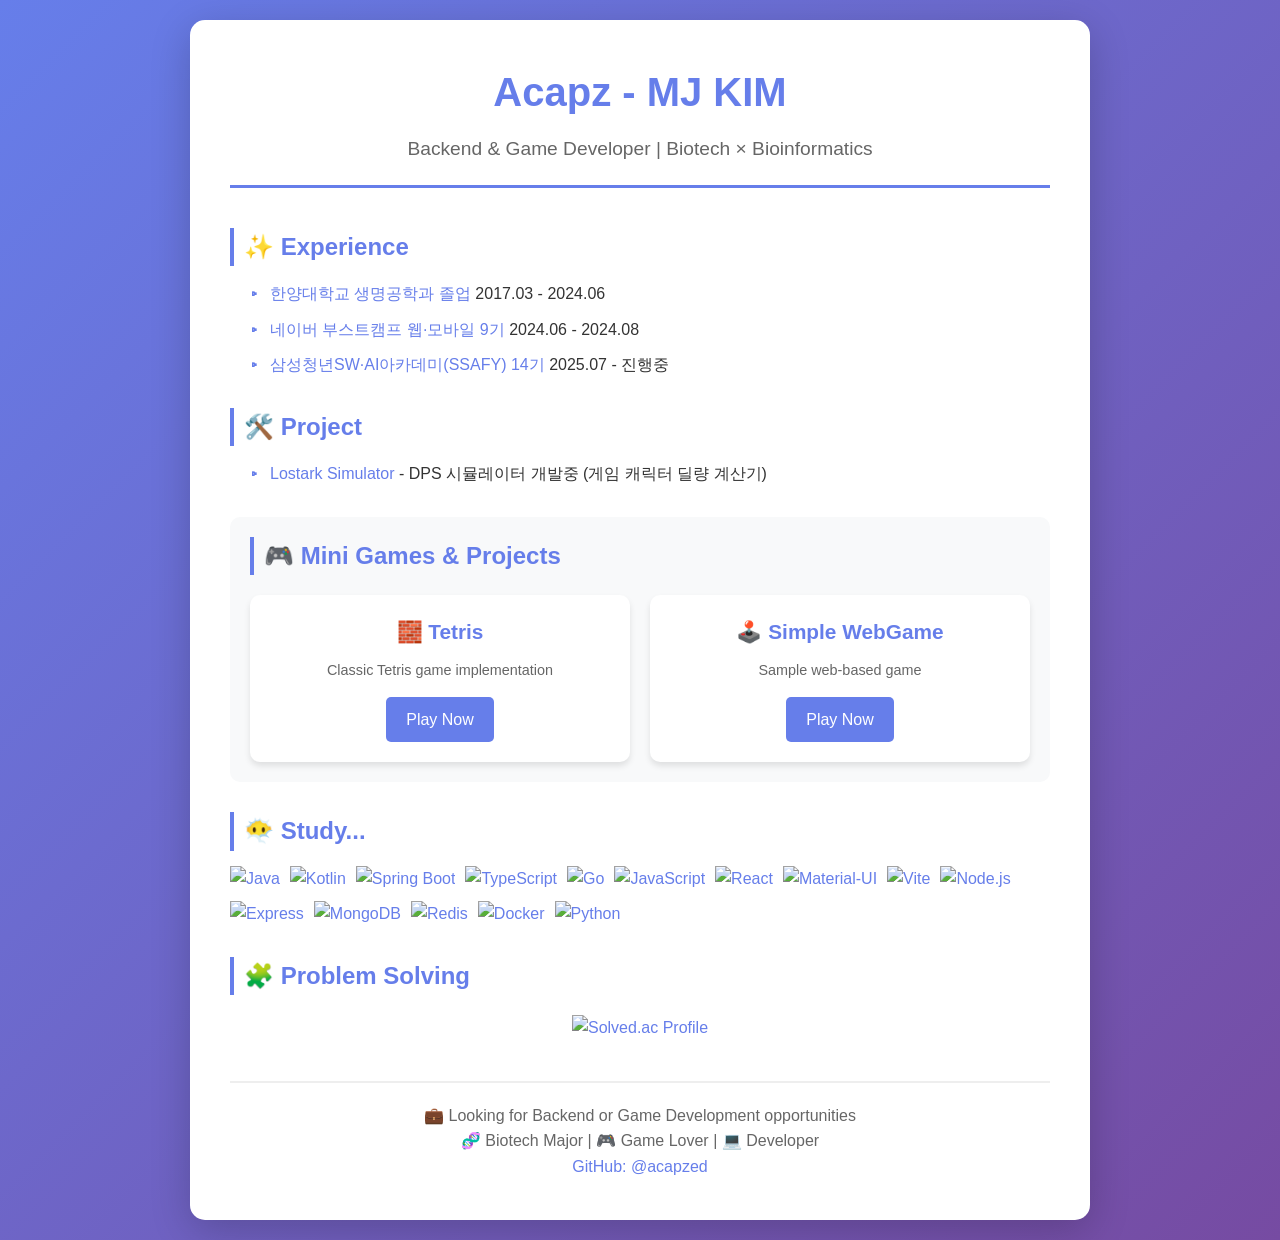
==== index.html @ 2eb2b302 "feat: make index.html" ====
<!DOCTYPE HTML>
<html lang="ko">
<head>
  <meta charset="utf-8">
  <meta name="viewport" content="width=device-width, initial-scale=1.0">
  <title>acapzed - Minjae Kim</title>
  <style>
    * {
      margin: 0;
      padding: 0;
      box-sizing: border-box;
    }

    body {
      font-family: 'Segoe UI', Tahoma, Geneva, Verdana, sans-serif;
      line-height: 1.6;
      color: #333;
      background: linear-gradient(135deg, #667eea 0%, #764ba2 100%);
      min-height: 100vh;
      padding: 20px;
    }

    .container {
      max-width: 900px;
      margin: 0 auto;
      background: white;
      border-radius: 15px;
      padding: 40px;
      box-shadow: 0 10px 40px rgba(0, 0, 0, 0.2);
    }

    header {
      text-align: center;
      margin-bottom: 40px;
      padding-bottom: 20px;
      border-bottom: 3px solid #667eea;
    }

    header h1 {
      font-size: 2.5em;
      color: #667eea;
      margin-bottom: 10px;
    }

    header p {
      font-size: 1.2em;
      color: #666;
    }

    h3 {
      color: #667eea;
      margin-top: 30px;
      margin-bottom: 15px;
      font-size: 1.5em;
      border-left: 4px solid #667eea;
      padding-left: 10px;
    }

    ul {
      list-style: none;
      padding-left: 20px;
    }

    ul li {
      margin-bottom: 10px;
      position: relative;
      padding-left: 20px;
    }

    ul li:before {
      content: "▹";
      position: absolute;
      left: 0;
      color: #667eea;
      font-weight: bold;
    }

    a {
      color: #667eea;
      text-decoration: none;
      transition: color 0.3s ease;
    }

    a:hover {
      color: #764ba2;
      text-decoration: underline;
    }

    .tech-stack {
      display: flex;
      flex-wrap: wrap;
      gap: 10px;
      margin-top: 15px;
    }

    .tech-stack a {
      transition: transform 0.3s ease;
      display: inline-block;
    }

    .tech-stack a:hover {
      transform: scale(1.2);
    }

    .projects-showcase {
      background: #f8f9fa;
      padding: 20px;
      border-radius: 10px;
      margin: 30px 0;
    }

    .projects-showcase h3 {
      margin-top: 0;
    }

    .project-grid {
      display: grid;
      grid-template-columns: repeat(auto-fit, minmax(250px, 1fr));
      gap: 20px;
      margin-top: 20px;
    }

    .project-card {
      background: white;
      padding: 20px;
      border-radius: 10px;
      box-shadow: 0 4px 6px rgba(0, 0, 0, 0.1);
      transition: transform 0.3s ease, box-shadow 0.3s ease;
      text-align: center;
    }

    .project-card:hover {
      transform: translateY(-5px);
      box-shadow: 0 8px 12px rgba(0, 0, 0, 0.2);
    }

    .project-card h4 {
      color: #667eea;
      margin-bottom: 10px;
      font-size: 1.3em;
    }

    .project-card p {
      color: #666;
      font-size: 0.9em;
      margin-bottom: 15px;
    }

    .project-card a {
      display: inline-block;
      padding: 10px 20px;
      background: #667eea;
      color: white;
      border-radius: 5px;
      text-decoration: none;
      transition: background 0.3s ease;
    }

    .project-card a:hover {
      background: #764ba2;
      text-decoration: none;
    }

    .badge-container {
      text-align: center;
      margin-top: 20px;
    }

    .badge-container img {
      max-width: 100%;
      height: auto;
    }

    footer {
      text-align: center;
      margin-top: 40px;
      padding-top: 20px;
      border-top: 2px solid #eee;
      color: #666;
    }

    @media (max-width: 768px) {
      .container {
        padding: 20px;
      }

      header h1 {
        font-size: 2em;
      }

      .project-grid {
        grid-template-columns: 1fr;
      }
    }
  </style>
</head>
<body>
  <div class="container">
    <header>
      <h1>Acapz - MJ KIM</h1>
      <p>Backend & Game Developer | Biotech × Bioinformatics</p>
    </header>

    <section>
      <h3>✨ Experience</h3>
      <ul>
        <li><a href="http://bioeng.hanyang.ac.kr/" target="_blank">한양대학교 생명공학과 졸업</a> 2017.03 - 2024.06</li>
        <li><a href="https://boostcamp.connect.or.kr" target="_blank">네이버 부스트캠프 웹·모바일 9기</a> 2024.06 - 2024.08</li>
        <li><a href="https://www.ssafy.com" target="_blank">삼성청년SW·AI아카데미(SSAFY) 14기</a> 2025.07 - 진행중</li>
      </ul>
    </section>

    <section>
      <h3>🛠️ Project</h3>
      <ul>
        <li><a href="https://github.com/acapzed/lostark-simulator" target="_blank">Lostark Simulator</a> - DPS 시뮬레이터 개발중 (게임 캐릭터 딜량 계산기)</li>
      </ul>
    </section>
    
    <section class="projects-showcase">
      <h3>🎮 Mini Games & Projects</h3>
      <div class="project-grid">
        <div class="project-card">
          <h4>🧱 Tetris</h4>
          <p>Classic Tetris game implementation</p>
          <a href="./Tetris/index.html">Play Now</a>
        </div>
        <div class="project-card">
          <h4>🕹️ Simple WebGame</h4>
          <p>Sample web-based game</p>
          <a href="./simplewg/index.html">Play Now</a>
        </div>
      </div>
    </section>

    <section>
      <h3>😶‍🌫️ Study... </h3>
      <div class="tech-stack">
        <a href="https://www.java.com" target="_blank"><img src="https://cdn.jsdelivr.net/gh/devicons/devicon/icons/java/java-original.svg" alt="Java" width="40" height="40"/></a>
        <a href="https://kotlinlang.org" target="_blank"><img src="https://cdn.jsdelivr.net/gh/devicons/devicon/icons/kotlin/kotlin-original.svg" alt="Kotlin" width="40" height="40"/></a>
        <a href="https://spring.io/projects/spring-boot" target="_blank"><img src="https://cdn.jsdelivr.net/gh/devicons/devicon/icons/spring/spring-original.svg" alt="Spring Boot" width="40" height="40"/></a>
        <a href="https://www.typescriptlang.org/" target="_blank"><img src="https://cdn.jsdelivr.net/gh/devicons/devicon/icons/typescript/typescript-original.svg" alt="TypeScript" width="40" height="40"/></a>
        <a href="https://go.dev" target="_blank"><img src="https://cdn.jsdelivr.net/gh/devicons/devicon/icons/go/go-original-wordmark.svg" alt="Go" width="40" height="40"/></a>
        <a href="https://developer.mozilla.org/en-US/docs/Web/JavaScript" target="_blank"><img src="https://cdn.jsdelivr.net/gh/devicons/devicon/icons/javascript/javascript-original.svg" alt="JavaScript" width="40" height="40"/></a>
        <a href="https://react.dev/" target="_blank"><img src="https://cdn.jsdelivr.net/gh/devicons/devicon/icons/react/react-original.svg" alt="React" width="40" height="40"/></a>
        <a href="https://mui.com/" target="_blank"><img src="https://cdn.jsdelivr.net/gh/devicons/devicon/icons/materialui/materialui-original.svg" alt="Material-UI" width="40" height="40"/></a>
        <a href="https://vitejs.dev/" target="_blank"><img src="https://cdn.jsdelivr.net/gh/devicons/devicon/icons/vitejs/vitejs-original.svg" alt="Vite" width="40" height="40"/></a>
        <a href="https://nodejs.org" target="_blank"><img src="https://cdn.jsdelivr.net/gh/devicons/devicon/icons/nodejs/nodejs-original.svg" alt="Node.js" width="40" height="40"/></a>
        <a href="https://expressjs.com" target="_blank"><img src="https://cdn.jsdelivr.net/gh/devicons/devicon/icons/express/express-original.svg" alt="Express" width="40" height="40"/></a>
        <a href="https://www.mongodb.com/" target="_blank"><img src="https://cdn.jsdelivr.net/gh/devicons/devicon/icons/mongodb/mongodb-original.svg" alt="MongoDB" width="40" height="40"/></a>
        <a href="https://redis.io" target="_blank"><img src="https://cdn.jsdelivr.net/gh/devicons/devicon/icons/redis/redis-original.svg" alt="Redis" width="40" height="40"/></a>
        <a href="https://www.docker.com/" target="_blank"><img src="https://cdn.jsdelivr.net/gh/devicons/devicon/icons/docker/docker-original.svg" alt="Docker" width="40" height="40"/></a>
        <a href="https://www.python.org" target="_blank"><img src="https://cdn.jsdelivr.net/gh/devicons/devicon/icons/python/python-original.svg" alt="Python" width="40" height="40"/></a>
      </div>
    </section>

    <section>
      <h3>🧩 Problem Solving</h3>
      <div class="badge-container">
        <a href="https://solved.ac/acapz" target="_blank">
          <img src="http://mazassumnida.wtf/api/v2/generate_badge?boj=acapz" alt="Solved.ac Profile" />
        </a>
      </div>
    </section>

    <footer>
      <p>💼 Looking for Backend or Game Development opportunities</p>
      <p>🧬 Biotech Major | 🎮 Game Lover | 💻 Developer</p>
      <p><a href="https://github.com/acapzed" target="_blank">GitHub: @acapzed</a></p>
    </footer>
  </div>
</body>
</html>
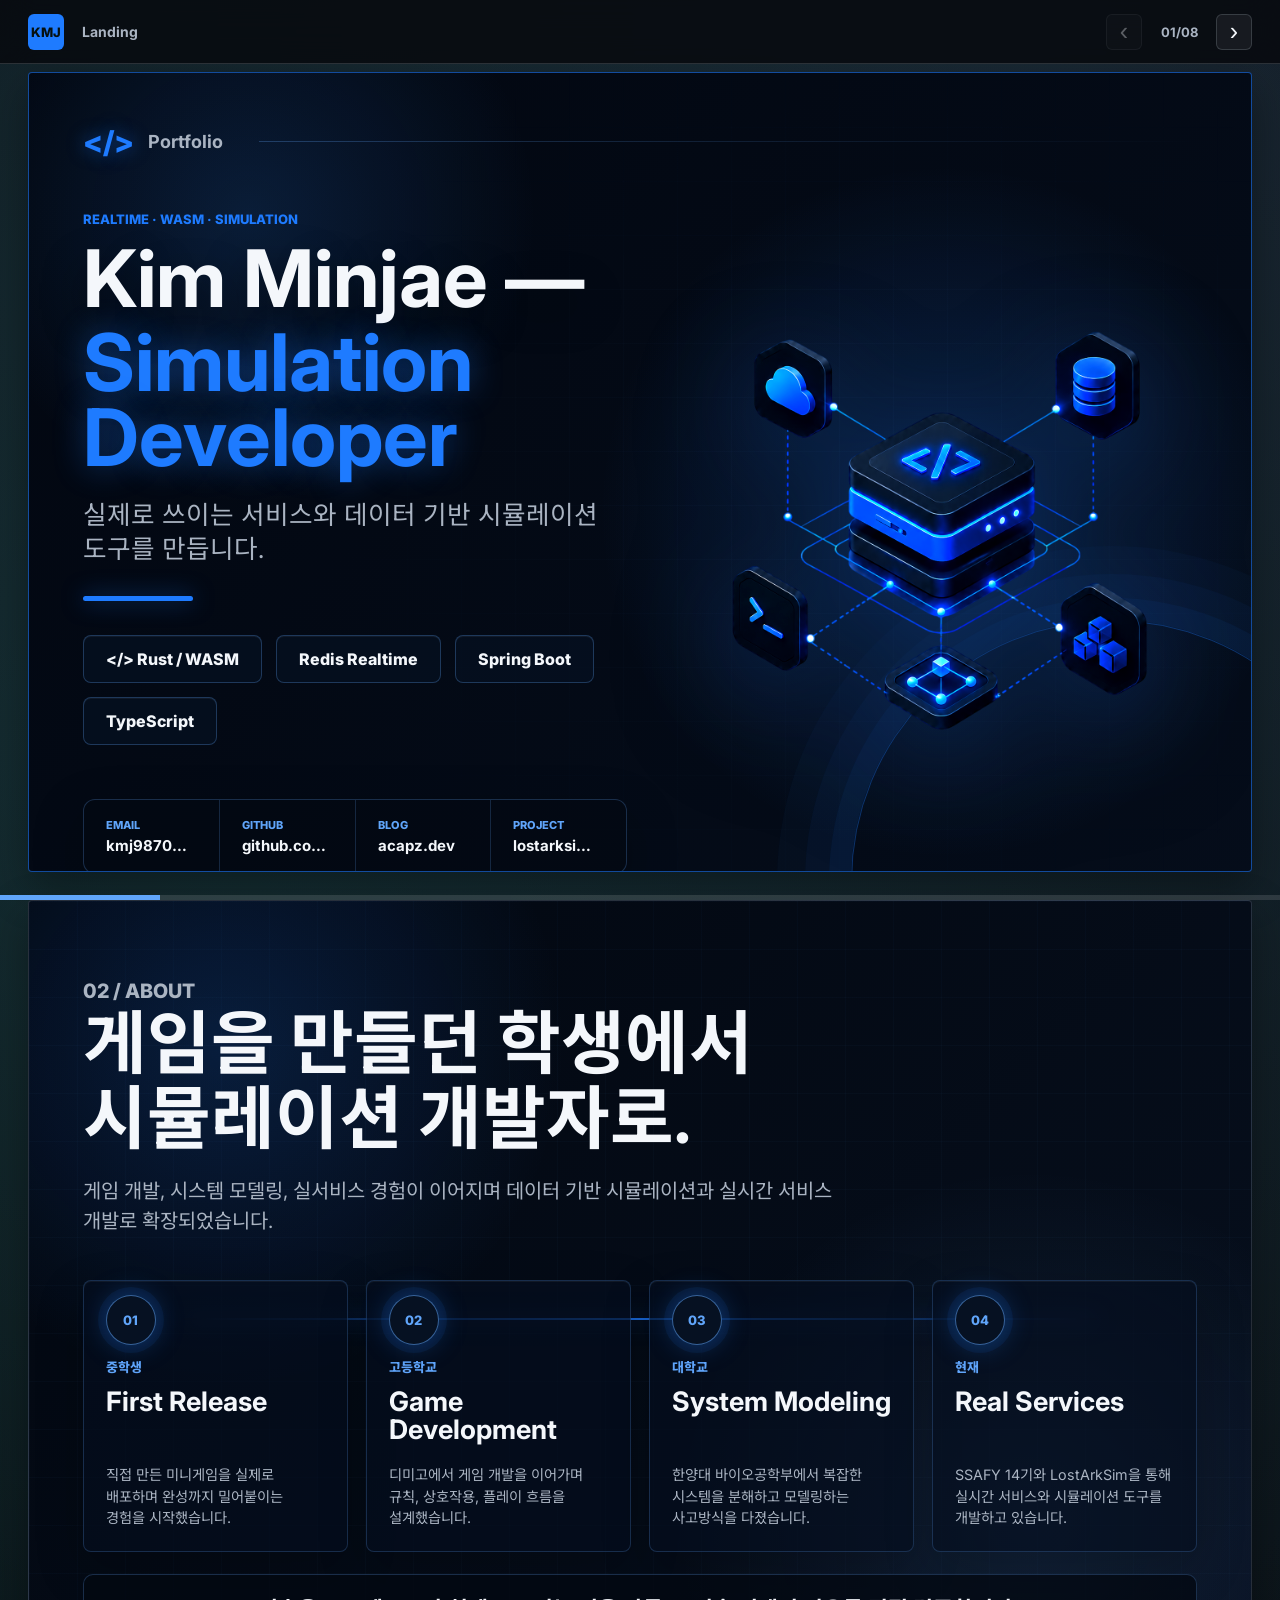
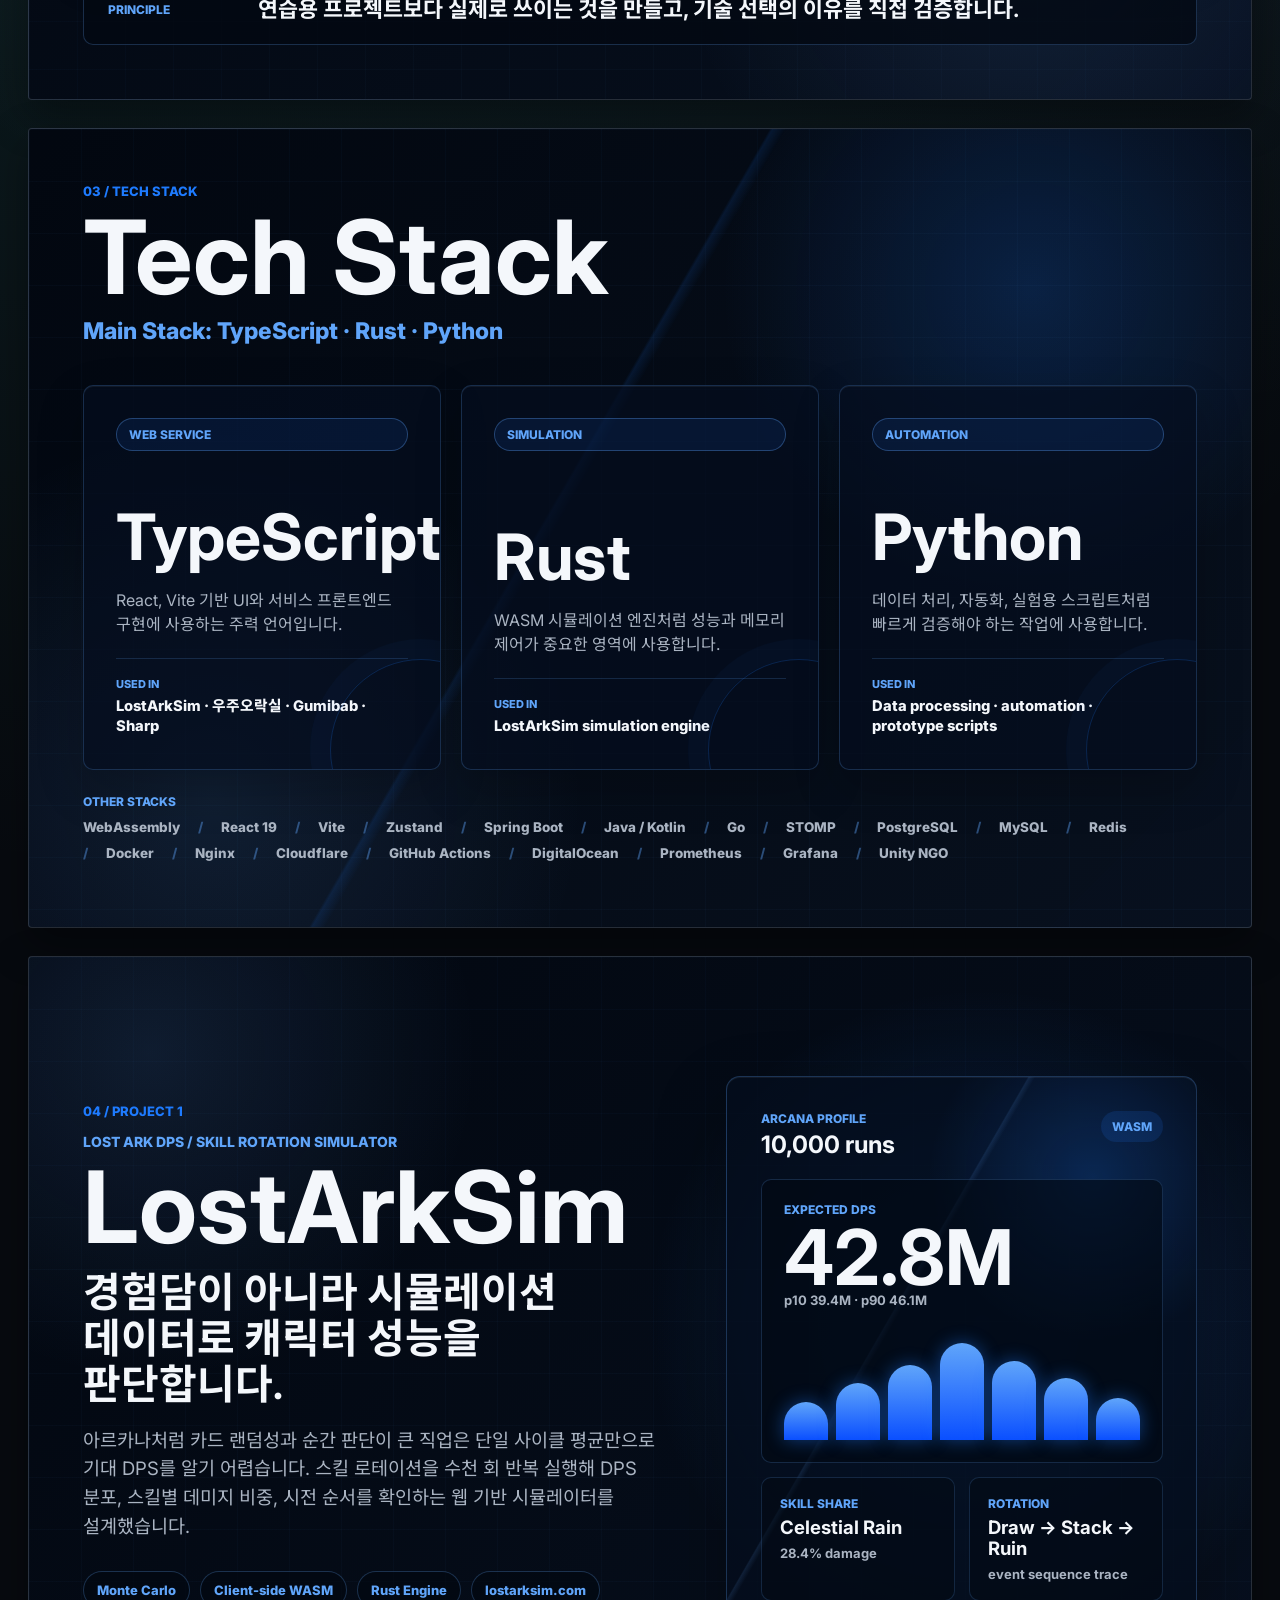
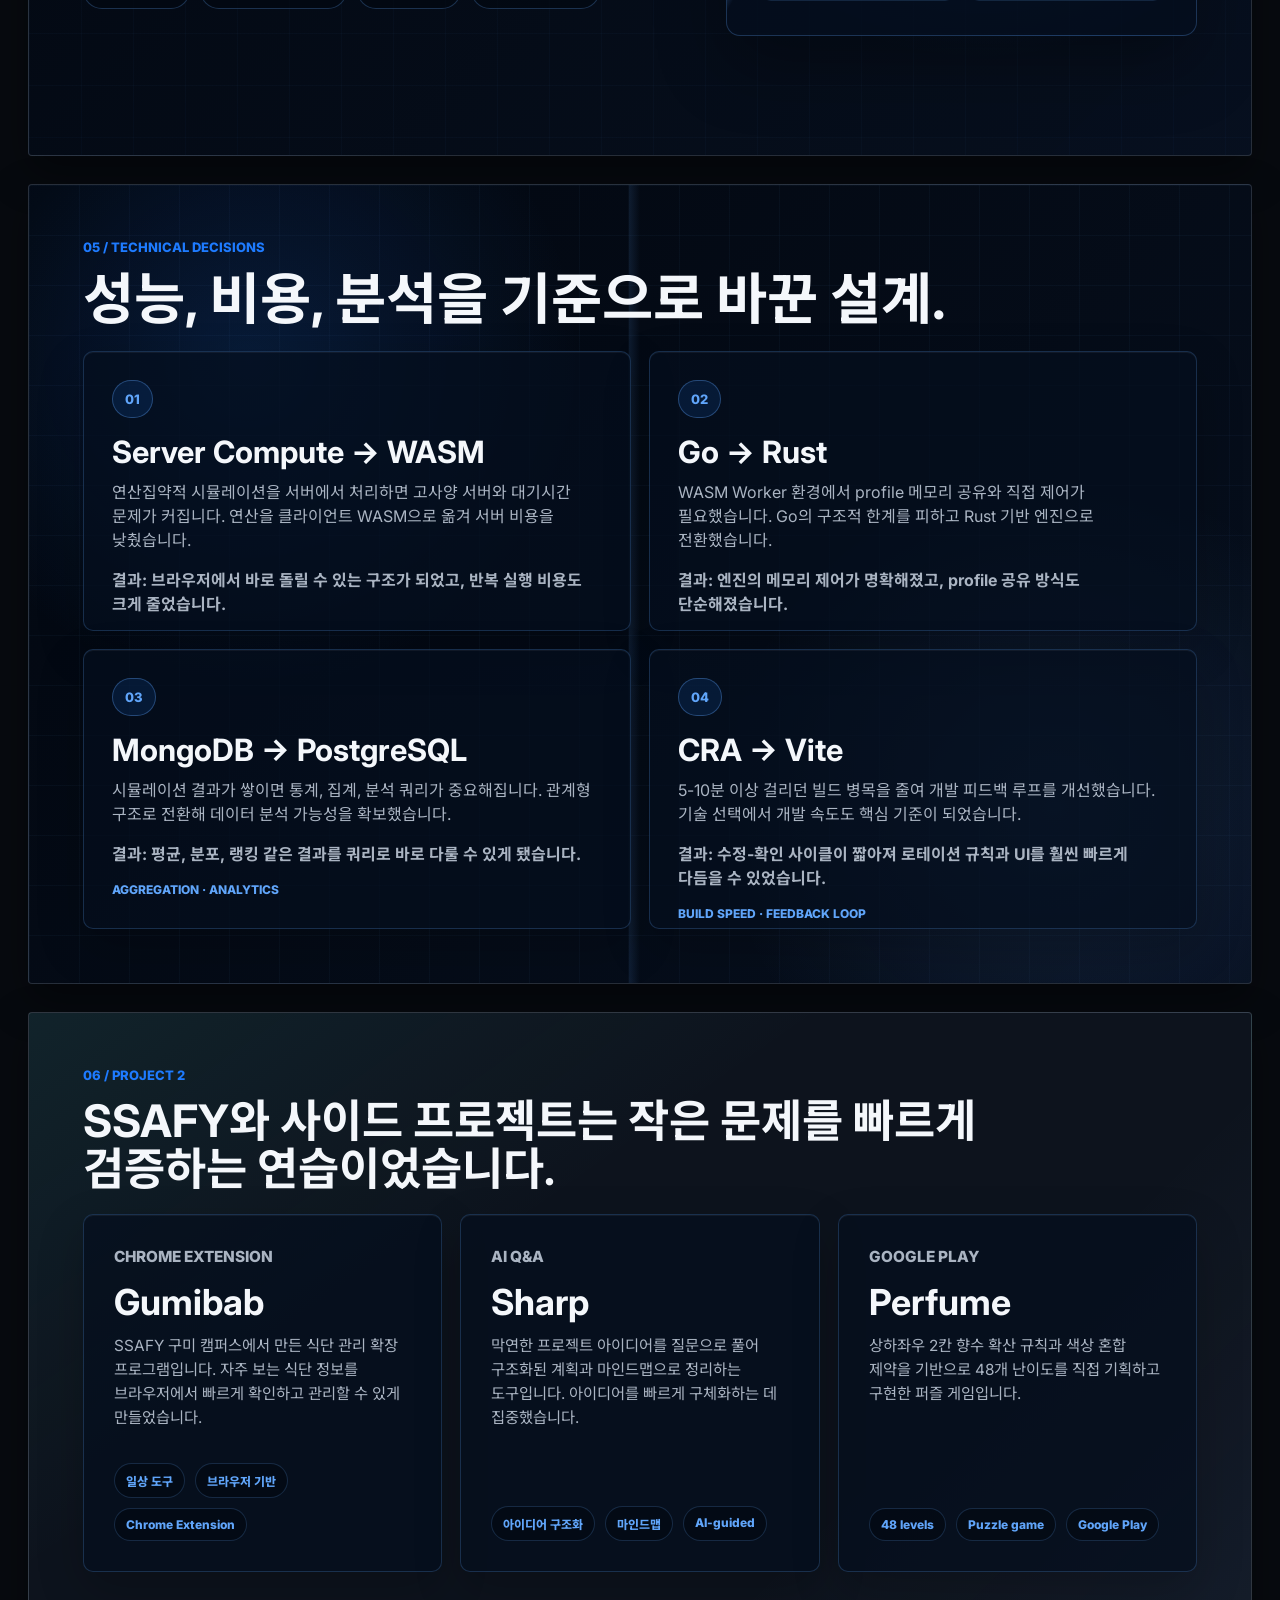
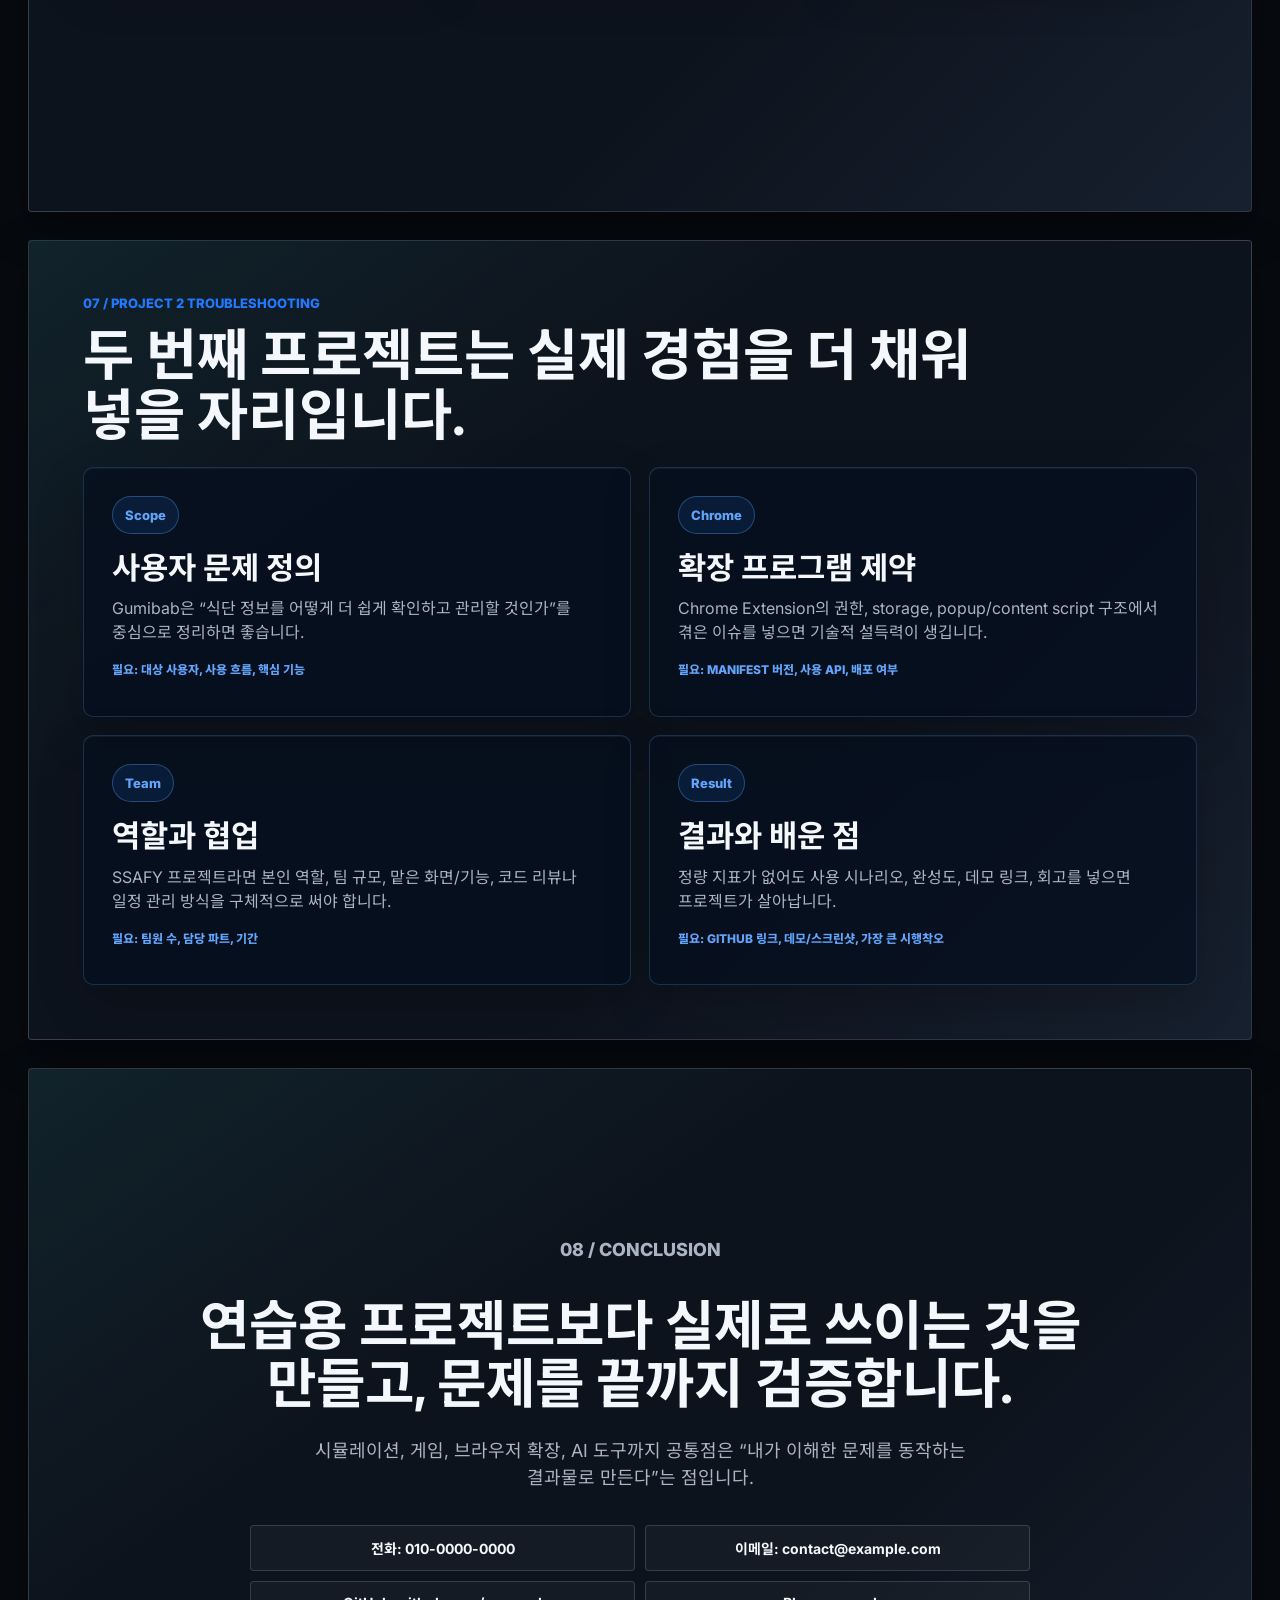
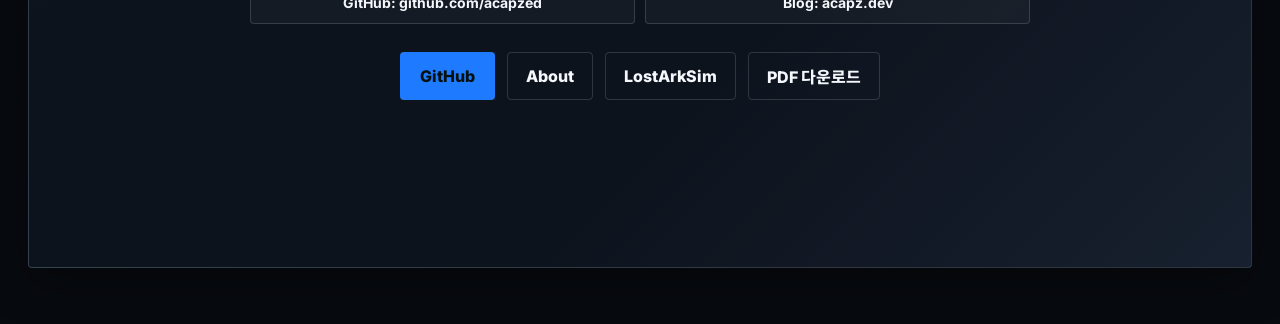
==== commit 17e0afbb: "Initial commit" ====
--- a/index.html
+++ b/index.html
@@ -1,273 +1,342 @@
-<!DOCTYPE HTML>
+<!doctype html>
 <html lang="ko">
-<head>
-  <meta charset="utf-8">
-  <meta name="viewport" content="width=device-width, initial-scale=1.0">
-  <title>acapzed - Minjae Kim</title>
-  <style>
-    * {
-      margin: 0;
-      padding: 0;
-      box-sizing: border-box;
-    }
-
-    body {
-      font-family: 'Segoe UI', Tahoma, Geneva, Verdana, sans-serif;
-      line-height: 1.6;
-      color: #333;
-      background: linear-gradient(135deg, #667eea 0%, #764ba2 100%);
-      min-height: 100vh;
-      padding: 20px;
-    }
-
-    .container {
-      max-width: 900px;
-      margin: 0 auto;
-      background: white;
-      border-radius: 15px;
-      padding: 40px;
-      box-shadow: 0 10px 40px rgba(0, 0, 0, 0.2);
-    }
-
-    header {
-      text-align: center;
-      margin-bottom: 40px;
-      padding-bottom: 20px;
-      border-bottom: 3px solid #667eea;
-    }
-
-    header h1 {
-      font-size: 2.5em;
-      color: #667eea;
-      margin-bottom: 10px;
-    }
-
-    header p {
-      font-size: 1.2em;
-      color: #666;
-    }
-
-    h3 {
-      color: #667eea;
-      margin-top: 30px;
-      margin-bottom: 15px;
-      font-size: 1.5em;
-      border-left: 4px solid #667eea;
-      padding-left: 10px;
-    }
-
-    ul {
-      list-style: none;
-      padding-left: 20px;
-    }
-
-    ul li {
-      margin-bottom: 10px;
-      position: relative;
-      padding-left: 20px;
-    }
-
-    ul li:before {
-      content: "▹";
-      position: absolute;
-      left: 0;
-      color: #667eea;
-      font-weight: bold;
-    }
-
-    a {
-      color: #667eea;
-      text-decoration: none;
-      transition: color 0.3s ease;
-    }
-
-    a:hover {
-      color: #764ba2;
-      text-decoration: underline;
-    }
-
-    .tech-stack {
-      display: flex;
-      flex-wrap: wrap;
-      gap: 10px;
-      margin-top: 15px;
-    }
-
-    .tech-stack a {
-      transition: transform 0.3s ease;
-      display: inline-block;
-    }
-
-    .tech-stack a:hover {
-      transform: scale(1.2);
-    }
-
-    .projects-showcase {
-      background: #f8f9fa;
-      padding: 20px;
-      border-radius: 10px;
-      margin: 30px 0;
-    }
-
-    .projects-showcase h3 {
-      margin-top: 0;
-    }
-
-    .project-grid {
-      display: grid;
-      grid-template-columns: repeat(auto-fit, minmax(250px, 1fr));
-      gap: 20px;
-      margin-top: 20px;
-    }
-
-    .project-card {
-      background: white;
-      padding: 20px;
-      border-radius: 10px;
-      box-shadow: 0 4px 6px rgba(0, 0, 0, 0.1);
-      transition: transform 0.3s ease, box-shadow 0.3s ease;
-      text-align: center;
-    }
-
-    .project-card:hover {
-      transform: translateY(-5px);
-      box-shadow: 0 8px 12px rgba(0, 0, 0, 0.2);
-    }
-
-    .project-card h4 {
-      color: #667eea;
-      margin-bottom: 10px;
-      font-size: 1.3em;
-    }
-
-    .project-card p {
-      color: #666;
-      font-size: 0.9em;
-      margin-bottom: 15px;
-    }
-
-    .project-card a {
-      display: inline-block;
-      padding: 10px 20px;
-      background: #667eea;
-      color: white;
-      border-radius: 5px;
-      text-decoration: none;
-      transition: background 0.3s ease;
-    }
-
-    .project-card a:hover {
-      background: #764ba2;
-      text-decoration: none;
-    }
-
-    .badge-container {
-      text-align: center;
-      margin-top: 20px;
-    }
-
-    .badge-container img {
-      max-width: 100%;
-      height: auto;
-    }
-
-    footer {
-      text-align: center;
-      margin-top: 40px;
-      padding-top: 20px;
-      border-top: 2px solid #eee;
-      color: #666;
-    }
-
-    @media (max-width: 768px) {
-      .container {
-        padding: 20px;
-      }
-
-      header h1 {
-        font-size: 2em;
-      }
-
-      .project-grid {
-        grid-template-columns: 1fr;
-      }
-    }
-  </style>
-</head>
-<body>
-  <div class="container">
-    <header>
-      <h1>Acapz - MJ KIM</h1>
-      <p>Backend & Game Developer | Biotech × Bioinformatics</p>
-    </header>
-
-    <section>
-      <h3>✨ Experience</h3>
-      <ul>
-        <li><a href="http://bioeng.hanyang.ac.kr/" target="_blank">한양대학교 생명공학과 졸업</a> 2017.03 - 2024.06</li>
-        <li><a href="https://boostcamp.connect.or.kr" target="_blank">네이버 부스트캠프 웹·모바일 9기</a> 2024.06 - 2024.08</li>
-        <li><a href="https://www.ssafy.com" target="_blank">삼성청년SW·AI아카데미(SSAFY) 14기</a> 2025.07 - 진행중</li>
-      </ul>
-    </section>
-
-    <section>
-      <h3>🛠️ Project</h3>
-      <ul>
-        <li><a href="https://github.com/acapzed/lostark-simulator" target="_blank">Lostark Simulator</a> - DPS 시뮬레이터 개발중 (게임 캐릭터 딜량 계산기)</li>
-      </ul>
-    </section>
-    
-    <section class="projects-showcase">
-      <h3>🎮 Mini Games & Projects</h3>
-      <div class="project-grid">
-        <div class="project-card">
-          <h4>🧱 Tetris</h4>
-          <p>Classic Tetris game implementation</p>
-          <a href="./Tetris/index.html">Play Now</a>
-        </div>
-        <div class="project-card">
-          <h4>🕹️ Simple WebGame</h4>
-          <p>Sample web-based game</p>
-          <a href="./simplewg/index.html">Play Now</a>
-        </div>
-      </div>
-    </section>
-
-    <section>
-      <h3>😶‍🌫️ Study... </h3>
-      <div class="tech-stack">
-        <a href="https://www.java.com" target="_blank"><img src="https://cdn.jsdelivr.net/gh/devicons/devicon/icons/java/java-original.svg" alt="Java" width="40" height="40"/></a>
-        <a href="https://kotlinlang.org" target="_blank"><img src="https://cdn.jsdelivr.net/gh/devicons/devicon/icons/kotlin/kotlin-original.svg" alt="Kotlin" width="40" height="40"/></a>
-        <a href="https://spring.io/projects/spring-boot" target="_blank"><img src="https://cdn.jsdelivr.net/gh/devicons/devicon/icons/spring/spring-original.svg" alt="Spring Boot" width="40" height="40"/></a>
-        <a href="https://www.typescriptlang.org/" target="_blank"><img src="https://cdn.jsdelivr.net/gh/devicons/devicon/icons/typescript/typescript-original.svg" alt="TypeScript" width="40" height="40"/></a>
-        <a href="https://go.dev" target="_blank"><img src="https://cdn.jsdelivr.net/gh/devicons/devicon/icons/go/go-original-wordmark.svg" alt="Go" width="40" height="40"/></a>
-        <a href="https://developer.mozilla.org/en-US/docs/Web/JavaScript" target="_blank"><img src="https://cdn.jsdelivr.net/gh/devicons/devicon/icons/javascript/javascript-original.svg" alt="JavaScript" width="40" height="40"/></a>
-        <a href="https://react.dev/" target="_blank"><img src="https://cdn.jsdelivr.net/gh/devicons/devicon/icons/react/react-original.svg" alt="React" width="40" height="40"/></a>
-        <a href="https://mui.com/" target="_blank"><img src="https://cdn.jsdelivr.net/gh/devicons/devicon/icons/materialui/materialui-original.svg" alt="Material-UI" width="40" height="40"/></a>
-        <a href="https://vitejs.dev/" target="_blank"><img src="https://cdn.jsdelivr.net/gh/devicons/devicon/icons/vitejs/vitejs-original.svg" alt="Vite" width="40" height="40"/></a>
-        <a href="https://nodejs.org" target="_blank"><img src="https://cdn.jsdelivr.net/gh/devicons/devicon/icons/nodejs/nodejs-original.svg" alt="Node.js" width="40" height="40"/></a>
-        <a href="https://expressjs.com" target="_blank"><img src="https://cdn.jsdelivr.net/gh/devicons/devicon/icons/express/express-original.svg" alt="Express" width="40" height="40"/></a>
-        <a href="https://www.mongodb.com/" target="_blank"><img src="https://cdn.jsdelivr.net/gh/devicons/devicon/icons/mongodb/mongodb-original.svg" alt="MongoDB" width="40" height="40"/></a>
-        <a href="https://redis.io" target="_blank"><img src="https://cdn.jsdelivr.net/gh/devicons/devicon/icons/redis/redis-original.svg" alt="Redis" width="40" height="40"/></a>
-        <a href="https://www.docker.com/" target="_blank"><img src="https://cdn.jsdelivr.net/gh/devicons/devicon/icons/docker/docker-original.svg" alt="Docker" width="40" height="40"/></a>
-        <a href="https://www.python.org" target="_blank"><img src="https://cdn.jsdelivr.net/gh/devicons/devicon/icons/python/python-original.svg" alt="Python" width="40" height="40"/></a>
-      </div>
-    </section>
-
-    <section>
-      <h3>🧩 Problem Solving</h3>
-      <div class="badge-container">
-        <a href="https://solved.ac/acapz" target="_blank">
-          <img src="http://mazassumnida.wtf/api/v2/generate_badge?boj=acapz" alt="Solved.ac Profile" />
-        </a>
-      </div>
-    </section>
-
-    <footer>
-      <p>💼 Looking for Backend or Game Development opportunities</p>
-      <p>🧬 Biotech Major | 🎮 Game Lover | 💻 Developer</p>
-      <p><a href="https://github.com/acapzed" target="_blank">GitHub: @acapzed</a></p>
-    </footer>
-  </div>
-</body>
+  <head>
+    <meta charset="utf-8">
+    <meta name="viewport" content="width=device-width, initial-scale=1">
+    <title>포트폴리오 — 김민재</title>
+    <link rel="preconnect" href="https://fonts.googleapis.com">
+    <link rel="preconnect" href="https://fonts.gstatic.com" crossorigin>
+    <link href="https://fonts.googleapis.com/css2?family=Inter:wght@400;500;600;700;800&family=Noto+Sans+KR:wght@400;500;700;800&display=swap" rel="stylesheet">
+    <link rel="stylesheet" href="styles.css">
+  </head>
+  <body>
+    <main class="deck" aria-label="Portfolio slide deck">
+      <nav class="deck-topbar" aria-label="Slide controls">
+        <div class="brand-mark" aria-label="Portfolio owner initials">KMJ</div>
+        <div class="slide-title" id="currentTitle">Landing</div>
+        <div class="controls">
+          <button class="icon-button" type="button" id="prevSlide" aria-label="Previous slide" title="Previous slide">
+            <span aria-hidden="true">‹</span>
+          </button>
+          <span class="counter"><span id="slideNumber">01</span>/<span id="slideTotal">08</span></span>
+          <button class="icon-button" type="button" id="nextSlide" aria-label="Next slide" title="Next slide">
+            <span aria-hidden="true">›</span>
+          </button>
+        </div>
+      </nav>
+
+      <section class="slide is-active cover cover-hero" data-title="Landing">
+        <div class="cover-kicker">
+          <span class="code-mark">&lt;/&gt;</span>
+          <span>Portfolio</span>
+        </div>
+        <div class="slide-grid cover-layout">
+          <div class="cover-copy">
+            <p class="eyebrow">realtime · wasm · simulation</p>
+            <h1>Kim Minjae —<span>Simulation Developer</span></h1>
+            <p class="lead">실제로 쓰이는 서비스와 데이터 기반 시뮬레이션 도구를 만듭니다.</p>
+            <div class="hero-rule" aria-hidden="true"></div>
+            <div class="skill-chips" aria-label="Core keywords">
+              <span>&lt;/&gt; Rust / WASM</span>
+              <span>Redis Realtime</span>
+              <span>Spring Boot</span>
+              <span>TypeScript</span>
+            </div>
+            <div class="contact-strip" aria-label="Contact links">
+              <a href="mailto:kmj9870@gmail.com"><span>Email</span><strong>kmj9870@gmail.com</strong></a>
+              <a href="https://github.com/acapzed"><span>GitHub</span><strong>github.com/acapzed</strong></a>
+              <a href="https://acapz.dev"><span>Blog</span><strong>acapz.dev</strong></a>
+              <a href="https://lostarksim.com"><span>Project</span><strong>lostarksim.com</strong></a>
+            </div>
+          </div>
+          <div class="tech-orbit image-visual" aria-label="Technical portfolio visual">
+            <img src="img-Photoroom.png" alt="Isometric backend system visual">
+          </div>
+        </div>
+      </section>
+
+      <section class="slide journey-slide" data-title="About">
+        <div class="slide-header journey-header">
+          <p class="eyebrow">02 / About</p>
+          <h2>게임을 만들던 학생에서<br>시뮬레이션 개발자로.</h2>
+          <p>게임 개발, 시스템 모델링, 실서비스 경험이 이어지며 데이터 기반 시뮬레이션과 실시간 서비스 개발로 확장되었습니다.</p>
+        </div>
+        <div class="journey-track" aria-label="Developer journey timeline">
+          <article>
+            <span class="journey-dot">01</span>
+            <small>중학생</small>
+            <h3>First Release</h3>
+            <p>직접 만든 미니게임을 실제로 배포하며 완성까지 밀어붙이는 경험을 시작했습니다.</p>
+          </article>
+          <article>
+            <span class="journey-dot">02</span>
+            <small>고등학교</small>
+            <h3>Game Development</h3>
+            <p>디미고에서 게임 개발을 이어가며 규칙, 상호작용, 플레이 흐름을 설계했습니다.</p>
+          </article>
+          <article>
+            <span class="journey-dot">03</span>
+            <small>대학교</small>
+            <h3>System Modeling</h3>
+            <p>한양대 바이오공학부에서 복잡한 시스템을 분해하고 모델링하는 사고방식을 다졌습니다.</p>
+          </article>
+          <article>
+            <span class="journey-dot">04</span>
+            <small>현재</small>
+            <h3>Real Services</h3>
+            <p>SSAFY 14기와 LostArkSim을 통해 실시간 서비스와 시뮬레이션 도구를 개발하고 있습니다.</p>
+          </article>
+        </div>
+        <div class="journey-quote">
+          <span>Principle</span>
+          <strong>연습용 프로젝트보다 실제로 쓰이는 것을 만들고, 기술 선택의 이유를 직접 검증합니다.</strong>
+        </div>
+      </section>
+
+      <section class="slide stack-slide" data-title="Stacks">
+        <div class="slide-header stack-hero">
+          <p class="eyebrow">03 / Tech Stack</p>
+          <h2>Tech Stack</h2>
+          <p>Main Stack: TypeScript · Rust · Python</p>
+        </div>
+        <div class="stack-system">
+          <article class="stack-primary-card">
+            <span>Web Service</span>
+            <h3>TypeScript</h3>
+            <p>React, Vite 기반 UI와 서비스 프론트엔드 구현에 사용하는 주력 언어입니다.</p>
+            <div class="stack-used">
+              <strong>Used in</strong>
+              <em>LostArkSim · 우주오락실 · Gumibab · Sharp</em>
+            </div>
+          </article>
+          <article class="stack-primary-card">
+            <span>Simulation</span>
+            <h3>Rust</h3>
+            <p>WASM 시뮬레이션 엔진처럼 성능과 메모리 제어가 중요한 영역에 사용합니다.</p>
+            <div class="stack-used">
+              <strong>Used in</strong>
+              <em>LostArkSim simulation engine</em>
+            </div>
+          </article>
+          <article class="stack-primary-card">
+            <span>Automation</span>
+            <h3>Python</h3>
+            <p>데이터 처리, 자동화, 실험용 스크립트처럼 빠르게 검증해야 하는 작업에 사용합니다.</p>
+            <div class="stack-used">
+              <strong>Used in</strong>
+              <em>Data processing · automation · prototype scripts</em>
+            </div>
+          </article>
+        </div>
+        <div class="stack-chip-panel" aria-label="Supporting stack keywords">
+          <strong>Other stacks</strong>
+          <span>WebAssembly</span>
+          <span>React 19</span>
+          <span>Vite</span>
+          <span>Zustand</span>
+          <span>Spring Boot</span>
+          <span>Java / Kotlin</span>
+          <span>Go</span>
+          <span>STOMP</span>
+          <span>PostgreSQL</span>
+          <span>MySQL</span>
+          <span>Redis</span>
+          <span>Docker</span>
+          <span>Nginx</span>
+          <span>Cloudflare</span>
+          <span>GitHub Actions</span>
+          <span>DigitalOcean</span>
+          <span>Prometheus</span>
+          <span>Grafana</span>
+          <span>Unity NGO</span>
+        </div>
+      </section>
+
+      <section class="slide lostark-slide" data-title="LostArkSim">
+        <div class="lostark-layout">
+          <div class="lostark-copy">
+            <p class="eyebrow">04 / Project 1</p>
+            <p class="case-label">Lost Ark DPS / skill rotation simulator</p>
+            <h2>LostArkSim</h2>
+            <h3>경험담이 아니라 시뮬레이션 데이터로 캐릭터 성능을 판단합니다.</h3>
+            <p>아르카나처럼 카드 랜덤성과 순간 판단이 큰 직업은 단일 사이클 평균만으로 기대 DPS를 알기 어렵습니다. 스킬 로테이션을 수천 회 반복 실행해 DPS 분포, 스킬별 데미지 비중, 시전 순서를 확인하는 웹 기반 시뮬레이터를 설계했습니다.</p>
+            <div class="lostark-meta">
+              <span>Monte Carlo</span>
+              <span>Client-side WASM</span>
+              <span>Rust Engine</span>
+              <span>lostarksim.com</span>
+            </div>
+          </div>
+          <div class="sim-panel" aria-label="LostArkSim result preview">
+            <div class="sim-panel-top">
+              <div>
+                <span>Arcana Profile</span>
+                <strong>10,000 runs</strong>
+              </div>
+              <em>WASM</em>
+            </div>
+            <div class="dps-card">
+              <span>Expected DPS</span>
+              <strong>42.8M</strong>
+              <small>p10 39.4M · p90 46.1M</small>
+              <div class="chart-bars" aria-hidden="true">
+                <i style="height: 34%"></i>
+                <i style="height: 52%"></i>
+                <i style="height: 68%"></i>
+                <i style="height: 88%"></i>
+                <i style="height: 72%"></i>
+                <i style="height: 56%"></i>
+                <i style="height: 38%"></i>
+              </div>
+            </div>
+            <div class="sim-grid">
+              <div>
+                <span>Skill Share</span>
+                <strong>Celestial Rain</strong>
+                <small>28.4% damage</small>
+              </div>
+              <div>
+                <span>Rotation</span>
+                <strong>Draw → Stack → Ruin</strong>
+                <small>event sequence trace</small>
+              </div>
+            </div>
+          </div>
+        </div>
+      </section>
+
+      <section class="slide decision-slide lostark-decision-slide" data-title="LostArkSim Decisions">
+        <div class="slide-header compact decision-head">
+          <p class="eyebrow">05 / Technical Decisions</p>
+          <h2>성능, 비용, 분석을 기준으로 바꾼 설계.</h2>
+        </div>
+        <div class="decision-grid">
+          <article>
+            <span>01</span>
+            <h3>Server Compute → WASM</h3>
+            <p>연산집약적 시뮬레이션을 서버에서 처리하면 고사양 서버와 대기시간 문제가 커집니다. 연산을 클라이언트 WASM으로 옮겨 서버 비용을 낮췄습니다.</p>
+            <p class="decision-note">결과: 브라우저에서 바로 돌릴 수 있는 구조가 되었고, 반복 실행 비용도 크게 줄었습니다.</p>
+            <small>cost down · lower latency</small>
+          </article>
+          <article>
+            <span>02</span>
+            <h3>Go → Rust</h3>
+            <p>WASM Worker 환경에서 profile 메모리 공유와 직접 제어가 필요했습니다. Go의 구조적 한계를 피하고 Rust 기반 엔진으로 전환했습니다.</p>
+            <p class="decision-note">결과: 엔진의 메모리 제어가 명확해졌고, profile 공유 방식도 단순해졌습니다.</p>
+            <small>memory control · wasm engine</small>
+          </article>
+          <article>
+            <span>03</span>
+            <h3>MongoDB → PostgreSQL</h3>
+            <p>시뮬레이션 결과가 쌓이면 통계, 집계, 분석 쿼리가 중요해집니다. 관계형 구조로 전환해 데이터 분석 가능성을 확보했습니다.</p>
+            <p class="decision-note">결과: 평균, 분포, 랭킹 같은 결과를 쿼리로 바로 다룰 수 있게 됐습니다.</p>
+            <small>aggregation · analytics</small>
+          </article>
+          <article>
+            <span>04</span>
+            <h3>CRA → Vite</h3>
+            <p>5-10분 이상 걸리던 빌드 병목을 줄여 개발 피드백 루프를 개선했습니다. 기술 선택에서 개발 속도도 핵심 기준이 되었습니다.</p>
+            <p class="decision-note">결과: 수정-확인 사이클이 짧아져 로테이션 규칙과 UI를 훨씬 빠르게 다듬을 수 있었습니다.</p>
+            <small>build speed · feedback loop</small>
+          </article>
+        </div>
+      </section>
+
+      <section class="slide dense-slide" data-title="SSAFY Projects">
+        <div class="slide-header">
+          <p class="eyebrow">06 / Project 2</p>
+          <h2>SSAFY와 사이드 프로젝트는 작은 문제를 빠르게 검증하는 연습이었습니다.</h2>
+        </div>
+        <div class="project-card-grid">
+          <article class="project-card">
+            <p class="case-label">Chrome Extension</p>
+            <h3>Gumibab</h3>
+            <p>SSAFY 구미 캠퍼스에서 만든 식단 관리 확장 프로그램입니다. 자주 보는 식단 정보를 브라우저에서 빠르게 확인하고 관리할 수 있게 만들었습니다.</p>
+            <div class="project-card-meta">
+              <span>일상 도구</span>
+              <span>브라우저 기반</span>
+              <span>Chrome Extension</span>
+            </div>
+          </article>
+          <article class="project-card">
+            <p class="case-label">AI Q&amp;A</p>
+            <h3>Sharp</h3>
+            <p>막연한 프로젝트 아이디어를 질문으로 풀어 구조화된 계획과 마인드맵으로 정리하는 도구입니다. 아이디어를 빠르게 구체화하는 데 집중했습니다.</p>
+            <div class="project-card-meta">
+              <span>아이디어 구조화</span>
+              <span>마인드맵</span>
+              <span>AI-guided</span>
+            </div>
+          </article>
+          <article class="project-card">
+            <p class="case-label">Google Play</p>
+            <h3>Perfume</h3>
+            <p>상하좌우 2칸 향수 확산 규칙과 색상 혼합 제약을 기반으로 48개 난이도를 직접 기획하고 구현한 퍼즐 게임입니다.</p>
+            <div class="project-card-meta">
+              <span>48 levels</span>
+              <span>Puzzle game</span>
+              <span>Google Play</span>
+            </div>
+          </article>
+        </div>
+      </section>
+
+      <section class="slide decision-slide" data-title="Project 2 Troubleshooting">
+        <div class="slide-header compact">
+          <p class="eyebrow">07 / Project 2 troubleshooting</p>
+          <h2>두 번째 프로젝트는 실제 경험을 더 채워 넣을 자리입니다.</h2>
+        </div>
+        <div class="decision-grid">
+          <article>
+            <span>Scope</span>
+            <h3>사용자 문제 정의</h3>
+            <p>Gumibab은 “식단 정보를 어떻게 더 쉽게 확인하고 관리할 것인가”를 중심으로 정리하면 좋습니다.</p>
+            <small>필요: 대상 사용자, 사용 흐름, 핵심 기능</small>
+          </article>
+          <article>
+            <span>Chrome</span>
+            <h3>확장 프로그램 제약</h3>
+            <p>Chrome Extension의 권한, storage, popup/content script 구조에서 겪은 이슈를 넣으면 기술적 설득력이 생깁니다.</p>
+            <small>필요: manifest 버전, 사용 API, 배포 여부</small>
+          </article>
+          <article>
+            <span>Team</span>
+            <h3>역할과 협업</h3>
+            <p>SSAFY 프로젝트라면 본인 역할, 팀 규모, 맡은 화면/기능, 코드 리뷰나 일정 관리 방식을 구체적으로 써야 합니다.</p>
+            <small>필요: 팀원 수, 담당 파트, 기간</small>
+          </article>
+          <article>
+            <span>Result</span>
+            <h3>결과와 배운 점</h3>
+            <p>정량 지표가 없어도 사용 시나리오, 완성도, 데모 링크, 회고를 넣으면 프로젝트가 살아납니다.</p>
+            <small>필요: GitHub 링크, 데모/스크린샷, 가장 큰 시행착오</small>
+          </article>
+        </div>
+      </section>
+
+      <section class="slide closing" data-title="Conclusion">
+        <div class="closing-inner">
+          <p class="eyebrow">08 / Conclusion</p>
+          <h2>연습용 프로젝트보다 실제로 쓰이는 것을 만들고, 문제를 끝까지 검증합니다.</h2>
+          <p>시뮬레이션, 게임, 브라우저 확장, AI 도구까지 공통점은 “내가 이해한 문제를 동작하는 결과물로 만든다”는 점입니다.</p>
+          <div class="contact-summary">
+            <span>전화: 010-0000-0000</span>
+            <span>이메일: contact@example.com</span>
+            <span>GitHub: github.com/acapzed</span>
+            <span>Blog: acapz.dev</span>
+          </div>
+          <div class="closing-links">
+            <a class="primary-link" href="https://github.com/acapzed">GitHub</a>
+            <a class="secondary-link" href="https://acapz.dev/about/">About</a>
+            <a class="secondary-link" href="https://lostarksim.com">LostArkSim</a>
+            <a class="secondary-link" href="포트폴리오 — 김민재.pdf" download>PDF 다운로드</a>
+          </div>
+        </div>
+      </section>
+
+      <div class="progress" aria-hidden="true"><span id="progressBar"></span></div>
+    </main>
+
+    <script src="script.js"></script>
+  </body>
 </html>
--- a/styles.css
+++ b/styles.css
@@ -0,0 +1,2085 @@
+:root {
+  color-scheme: dark;
+  --ink: #f4f7fb;
+  --muted: #aab4c2;
+  --line: rgba(222, 232, 244, 0.16);
+  --paper: #070a0f;
+  --panel: #0d131d;
+  --panel-2: #151f2d;
+  --surface: rgba(255, 255, 255, 0.035);
+  --surface-strong: rgba(255, 255, 255, 0.065);
+  --accent: #1e7bff;
+  --accent-2: #60a5fa;
+  --accent-3: #8fb7ff;
+  --glow: rgba(30, 123, 255, 0.54);
+  --shadow: 0 16px 42px rgba(0, 0, 0, 0.34);
+}
+
+* {
+  box-sizing: border-box;
+}
+
+html {
+  scroll-snap-type: y proximity;
+}
+
+body {
+  margin: 0;
+  min-height: 100vh;
+  overflow-x: hidden;
+  background:
+    radial-gradient(circle at 18% 12%, rgba(66, 217, 200, 0.14), transparent 28%),
+    radial-gradient(circle at 80% 0%, rgba(143, 183, 255, 0.12), transparent 30%),
+    var(--paper);
+  color: var(--ink);
+  font-family: Inter, "Noto Sans KR", system-ui, -apple-system, BlinkMacSystemFont, "Segoe UI", sans-serif;
+  word-break: keep-all;
+  scroll-behavior: smooth;
+}
+
+a {
+  color: inherit;
+  text-decoration-thickness: 1px;
+  text-underline-offset: 4px;
+}
+
+.deck {
+  position: relative;
+  width: 100vw;
+  min-height: 100vh;
+  padding: 72px 28px 28px;
+}
+
+.deck-topbar {
+  position: fixed;
+  z-index: 10;
+  top: 0;
+  left: 0;
+  right: 0;
+  height: 64px;
+  display: grid;
+  grid-template-columns: auto 1fr auto;
+  align-items: center;
+  gap: 18px;
+  padding: 0 28px;
+  border-bottom: 1px solid var(--line);
+  background: rgba(7, 10, 15, 0.86);
+  backdrop-filter: blur(16px);
+}
+
+.brand-mark {
+  display: grid;
+  place-items: center;
+  width: 36px;
+  height: 36px;
+  border-radius: 6px;
+  background: var(--accent);
+  color: #06100f;
+  font-size: 13px;
+  font-weight: 800;
+}
+
+.slide-title {
+  overflow: hidden;
+  color: var(--muted);
+  font-size: 14px;
+  font-weight: 700;
+  text-overflow: ellipsis;
+  white-space: nowrap;
+}
+
+.controls {
+  display: flex;
+  align-items: center;
+  gap: 10px;
+}
+
+.icon-button {
+  display: grid;
+  place-items: center;
+  width: 36px;
+  height: 36px;
+  border: 1px solid var(--line);
+  border-radius: 6px;
+  background: rgba(255, 255, 255, 0.06);
+  color: var(--ink);
+  cursor: pointer;
+  font-size: 25px;
+  line-height: 1;
+}
+
+.icon-button:disabled {
+  cursor: not-allowed;
+  opacity: 0.35;
+}
+
+.counter {
+  min-width: 54px;
+  color: var(--muted);
+  font-size: 13px;
+  font-weight: 700;
+  text-align: center;
+}
+
+.slide {
+  position: relative;
+  display: block;
+  overflow: hidden;
+  height: calc(100vh - 100px);
+  margin: 0 0 28px;
+  padding: clamp(24px, 4.2vw, 56px);
+  border: 1px solid var(--line);
+  border-radius: 4px;
+  background:
+    linear-gradient(145deg, rgba(66, 217, 200, 0.08), transparent 34%),
+    linear-gradient(315deg, rgba(143, 183, 255, 0.08), transparent 36%),
+    var(--panel);
+  box-shadow: var(--shadow);
+  scroll-margin-top: 78px;
+  scroll-snap-align: start;
+}
+
+.slide.is-active {
+  border-color: rgba(30, 123, 255, 0.58);
+}
+
+.slide-grid,
+.content-grid,
+.case-layout,
+.timeline,
+.process-strip {
+  height: 100%;
+}
+
+.two-column {
+  display: grid;
+  grid-template-columns: minmax(0, 1.3fr) minmax(280px, 0.7fr);
+  gap: clamp(28px, 5vw, 72px);
+  align-items: center;
+}
+
+.eyebrow {
+  margin: 0 0 14px;
+  color: var(--accent);
+  font-size: 13px;
+  font-weight: 800;
+  letter-spacing: 0;
+  text-transform: uppercase;
+}
+
+h1,
+h2,
+h3,
+p {
+  margin-top: 0;
+}
+
+h1 {
+  max-width: 780px;
+  margin-bottom: 24px;
+  font-size: clamp(58px, 9vw, 118px);
+  line-height: 0.9;
+  letter-spacing: 0;
+}
+
+h2 {
+  max-width: 980px;
+  margin-bottom: 0;
+  font-size: clamp(30px, 4.2vw, 58px);
+  line-height: 1.08;
+  letter-spacing: 0;
+}
+
+h3 {
+  margin-bottom: 12px;
+  font-size: clamp(19px, 2vw, 28px);
+  line-height: 1.18;
+}
+
+.lead {
+  max-width: 760px;
+  color: var(--muted);
+  font-size: clamp(20px, 2.2vw, 31px);
+  line-height: 1.32;
+}
+
+.cover-hero {
+  display: flex;
+  flex-direction: column;
+  background:
+    radial-gradient(circle at 75% 55%, rgba(30, 123, 255, 0.23), transparent 34%),
+    radial-gradient(circle at 18% 18%, rgba(46, 140, 255, 0.16), transparent 24%),
+    linear-gradient(135deg, rgba(2, 7, 16, 0.96), rgba(5, 13, 26, 0.96)),
+    #03070d;
+}
+
+.cover-hero::before {
+  content: "";
+  position: absolute;
+  inset: 0;
+  background-image:
+    linear-gradient(rgba(96, 165, 250, 0.07) 1px, transparent 1px),
+    linear-gradient(90deg, rgba(96, 165, 250, 0.07) 1px, transparent 1px);
+  background-size: 54px 54px;
+  -webkit-mask-image: radial-gradient(circle at 68% 50%, #000 0%, transparent 64%);
+  mask-image: radial-gradient(circle at 68% 50%, #000 0%, transparent 64%);
+  opacity: 0.45;
+  pointer-events: none;
+}
+
+.cover-hero::after {
+  content: "";
+  position: absolute;
+  right: -10%;
+  bottom: -34%;
+  width: 520px;
+  height: 520px;
+  border: 1px solid rgba(30, 123, 255, 0.36);
+  border-radius: 50%;
+  box-shadow:
+    0 0 0 22px rgba(30, 123, 255, 0.06),
+    0 0 0 46px rgba(30, 123, 255, 0.045),
+    0 0 0 74px rgba(30, 123, 255, 0.03);
+  pointer-events: none;
+}
+
+.cover-kicker {
+  position: relative;
+  z-index: 1;
+  display: flex;
+  align-items: center;
+  gap: 14px;
+  width: 100%;
+  margin-bottom: clamp(26px, 4.2vw, 56px);
+  color: var(--muted);
+  font-size: 18px;
+  font-weight: 700;
+}
+
+.cover-kicker::after {
+  content: "";
+  flex: 1;
+  height: 1px;
+  margin-left: 22px;
+  background: linear-gradient(90deg, rgba(96, 165, 250, 0.28), transparent);
+}
+
+.code-mark {
+  color: var(--accent);
+  font-size: 30px;
+  font-weight: 800;
+  line-height: 1;
+  text-shadow: 0 0 18px var(--glow);
+}
+
+.cover-layout {
+  position: relative;
+  z-index: 1;
+  display: grid;
+  grid-template-columns: minmax(0, 1.03fr) minmax(360px, 0.97fr);
+  gap: clamp(28px, 4.5vw, 70px);
+  align-items: center;
+  flex: 1 1 auto;
+  height: auto;
+  min-height: 0;
+}
+
+.cover-copy h1 {
+  max-width: 760px;
+  margin-bottom: 24px;
+  font-size: clamp(50px, 6.2vw, 96px);
+  line-height: 0.94;
+  text-shadow: 0 18px 44px rgba(0, 0, 0, 0.48);
+}
+
+.cover-copy h1 span {
+  display: block;
+  margin-top: 10px;
+  color: var(--accent);
+  text-shadow: 0 0 32px rgba(30, 123, 255, 0.42);
+}
+
+.cover-copy .lead {
+  max-width: 620px;
+  font-size: clamp(21px, 2vw, 30px);
+}
+
+.hero-rule {
+  width: 110px;
+  height: 5px;
+  margin: 30px 0 34px;
+  border-radius: 999px;
+  background: var(--accent);
+  box-shadow: 0 0 22px var(--glow);
+}
+
+.skill-chips {
+  display: flex;
+  flex-wrap: wrap;
+  gap: 14px;
+  margin-bottom: clamp(26px, 4.2vw, 54px);
+}
+
+.skill-chips span {
+  display: inline-flex;
+  align-items: center;
+  min-height: 48px;
+  padding: 0 22px;
+  border: 1px solid rgba(96, 165, 250, 0.28);
+  border-radius: 8px;
+  background: rgba(6, 17, 34, 0.72);
+  box-shadow: inset 0 1px 0 rgba(255, 255, 255, 0.05);
+  color: var(--ink);
+  font-size: 16px;
+  font-weight: 800;
+}
+
+.contact-strip {
+  display: grid;
+  grid-template-columns: repeat(4, minmax(0, 1fr));
+  gap: 0;
+  width: min(100%, 900px);
+  border: 1px solid rgba(96, 165, 250, 0.24);
+  border-radius: 12px;
+  background: rgba(3, 9, 18, 0.72);
+  box-shadow: 0 18px 50px rgba(0, 0, 0, 0.26);
+  overflow: hidden;
+}
+
+.contact-strip a {
+  display: grid;
+  gap: 4px;
+  min-width: 0;
+  padding: 18px 22px;
+  text-decoration: none;
+}
+
+.contact-strip a + a {
+  border-left: 1px solid rgba(96, 165, 250, 0.2);
+}
+
+.contact-strip span {
+  color: var(--accent-2);
+  font-size: 11px;
+  font-weight: 800;
+  text-transform: uppercase;
+}
+
+.contact-strip strong {
+  overflow: hidden;
+  color: var(--ink);
+  font-size: 15px;
+  font-weight: 700;
+  text-overflow: ellipsis;
+  white-space: nowrap;
+}
+
+.tech-orbit {
+  position: relative;
+  min-height: 540px;
+  filter: drop-shadow(0 32px 56px rgba(0, 0, 0, 0.42));
+}
+
+.image-visual {
+  display: grid;
+  place-items: center;
+}
+
+.image-visual img {
+  display: block;
+  width: min(100%, 650px);
+  aspect-ratio: 1;
+  object-fit: contain;
+  filter:
+    saturate(1.18)
+    contrast(1.06)
+    drop-shadow(0 22px 48px rgba(30, 123, 255, 0.24));
+}
+
+.server-core {
+  position: absolute;
+  top: 50%;
+  left: 50%;
+  width: min(58%, 380px);
+  aspect-ratio: 1.24;
+  transform: translate(-50%, -42%) rotateX(58deg) rotateZ(-42deg);
+  transform-style: preserve-3d;
+}
+
+.server-top,
+.server-layer {
+  position: absolute;
+  left: 0;
+  width: 100%;
+  height: 40%;
+  border: 1px solid rgba(96, 165, 250, 0.42);
+  border-radius: 28px;
+  background: linear-gradient(145deg, rgba(20, 38, 70, 0.96), rgba(7, 17, 33, 0.98));
+  box-shadow:
+    inset 0 1px 0 rgba(255, 255, 255, 0.16),
+    0 0 36px rgba(30, 123, 255, 0.25);
+}
+
+.server-top {
+  top: 0;
+  z-index: 4;
+  display: grid;
+  place-items: center;
+  color: var(--accent);
+  font-size: clamp(42px, 5vw, 74px);
+  font-weight: 800;
+  text-shadow: 0 0 24px var(--glow);
+}
+
+.server-layer::before {
+  content: "";
+  position: absolute;
+  inset: 16% 10%;
+  border-radius: 18px;
+  background: linear-gradient(90deg, var(--accent), #0a4fff);
+  opacity: 0.92;
+}
+
+.layer-one {
+  top: 30%;
+  z-index: 3;
+}
+
+.layer-two {
+  top: 53%;
+  z-index: 2;
+}
+
+.layer-three {
+  top: 76%;
+  z-index: 1;
+}
+
+.orbit-line {
+  position: absolute;
+  border-top: 2px dashed rgba(30, 123, 255, 0.62);
+  transform-origin: left center;
+}
+
+.line-a {
+  top: 34%;
+  left: 21%;
+  width: 62%;
+  transform: rotate(22deg);
+}
+
+.line-b {
+  top: 66%;
+  left: 18%;
+  width: 66%;
+  transform: rotate(-24deg);
+}
+
+.orbit-node {
+  position: absolute;
+  display: grid;
+  place-items: center;
+  width: 104px;
+  height: 86px;
+  border: 1px solid rgba(96, 165, 250, 0.34);
+  border-radius: 22px;
+  background: rgba(5, 14, 30, 0.78);
+  color: var(--accent-2);
+  font-size: 20px;
+  font-weight: 800;
+  box-shadow:
+    inset 0 1px 0 rgba(255, 255, 255, 0.06),
+    0 0 36px rgba(30, 123, 255, 0.2);
+}
+
+.node-cloud {
+  top: 13%;
+  left: 14%;
+}
+
+.node-db {
+  top: 12%;
+  right: 8%;
+}
+
+.node-api {
+  left: 2%;
+  bottom: 22%;
+}
+
+.node-grid {
+  right: 4%;
+  bottom: 18%;
+}
+
+.journey-slide {
+  display: flex;
+  flex-direction: column;
+  background:
+    radial-gradient(circle at 16% 18%, rgba(30, 123, 255, 0.18), transparent 28%),
+    radial-gradient(circle at 82% 78%, rgba(96, 165, 250, 0.13), transparent 30%),
+    linear-gradient(135deg, rgba(2, 7, 16, 0.98), rgba(7, 16, 31, 0.96)),
+    #03070d;
+}
+
+.journey-slide::before {
+  content: "";
+  position: absolute;
+  inset: 0;
+  background-image:
+    linear-gradient(rgba(96, 165, 250, 0.055) 1px, transparent 1px),
+    linear-gradient(90deg, rgba(96, 165, 250, 0.055) 1px, transparent 1px);
+  background-size: 48px 48px;
+  opacity: 0.5;
+  pointer-events: none;
+}
+
+.journey-header {
+  position: relative;
+  z-index: 1;
+  max-width: 1040px;
+  margin-bottom: clamp(34px, 5.2vh, 64px);
+}
+
+.journey-header h2 {
+  max-width: 1040px;
+  font-size: clamp(38px, 5.4vw, 78px);
+}
+
+.journey-header p {
+  max-width: 780px;
+  margin: 22px 0 0;
+  color: var(--muted);
+  font-size: clamp(18px, 1.55vw, 23px);
+  line-height: 1.48;
+}
+
+.journey-track {
+  position: relative;
+  z-index: 1;
+  display: grid;
+  grid-template-columns: repeat(4, minmax(0, 1fr));
+  gap: 18px;
+  margin-top: auto;
+}
+
+.journey-track::before {
+  content: "";
+  position: absolute;
+  top: 38px;
+  left: 9%;
+  right: 9%;
+  height: 2px;
+  background: linear-gradient(90deg, transparent, rgba(30, 123, 255, 0.84), transparent);
+  box-shadow: 0 0 22px var(--glow);
+}
+
+.journey-track article {
+  position: relative;
+  min-height: 245px;
+  padding: 76px 22px 22px;
+  border: 1px solid rgba(96, 165, 250, 0.22);
+  border-radius: 8px;
+  background: rgba(5, 14, 30, 0.68);
+  box-shadow:
+    inset 0 1px 0 rgba(255, 255, 255, 0.05),
+    0 18px 48px rgba(0, 0, 0, 0.22);
+}
+
+.journey-dot {
+  position: absolute;
+  top: 14px;
+  left: 22px;
+  display: grid;
+  place-items: center;
+  width: 50px;
+  height: 50px;
+  border: 1px solid rgba(96, 165, 250, 0.55);
+  border-radius: 50%;
+  background: #061122;
+  color: var(--accent-2);
+  font-size: 13px;
+  font-weight: 800;
+  box-shadow:
+    0 0 0 8px rgba(30, 123, 255, 0.08),
+    0 0 28px rgba(30, 123, 255, 0.36);
+}
+
+.journey-track small {
+  display: block;
+  margin-bottom: 12px;
+  color: var(--accent-2);
+  font-size: 13px;
+  font-weight: 800;
+}
+
+.journey-track h3 {
+  min-height: 64px;
+  margin-bottom: 12px;
+  color: var(--ink);
+  font-size: clamp(22px, 2.1vw, 34px);
+  line-height: 1.02;
+}
+
+.journey-track p {
+  margin: 0;
+  color: var(--muted);
+  font-size: clamp(14px, 1.12vw, 17px);
+  line-height: 1.5;
+}
+
+.journey-quote {
+  position: relative;
+  z-index: 1;
+  display: grid;
+  grid-template-columns: 128px 1fr;
+  gap: 22px;
+  align-items: center;
+  margin-top: 22px;
+  padding: 20px 24px;
+  border: 1px solid rgba(96, 165, 250, 0.24);
+  border-radius: 10px;
+  background: rgba(3, 9, 18, 0.76);
+}
+
+.journey-quote span {
+  color: var(--accent-2);
+  font-size: 12px;
+  font-weight: 800;
+  text-transform: uppercase;
+}
+
+.journey-quote strong {
+  color: var(--ink);
+  font-size: clamp(17px, 1.7vw, 25px);
+  line-height: 1.36;
+}
+
+.stack-slide {
+  display: flex;
+  flex-direction: column;
+  background:
+    radial-gradient(circle at 82% 20%, rgba(30, 123, 255, 0.19), transparent 26%),
+    radial-gradient(circle at 15% 84%, rgba(96, 165, 250, 0.12), transparent 30%),
+    linear-gradient(135deg, rgba(2, 7, 16, 0.98), rgba(8, 17, 31, 0.96)),
+    #03070d;
+}
+
+.stack-slide::before {
+  content: "";
+  position: absolute;
+  inset: 0;
+  background:
+    linear-gradient(120deg, transparent 0 44%, rgba(30, 123, 255, 0.16) 44.2%, transparent 45%),
+    linear-gradient(rgba(96, 165, 250, 0.045) 1px, transparent 1px),
+    linear-gradient(90deg, rgba(96, 165, 250, 0.045) 1px, transparent 1px);
+  background-size: 100% 100%, 52px 52px, 52px 52px;
+  opacity: 0.74;
+  pointer-events: none;
+}
+
+.stack-hero {
+  position: relative;
+  z-index: 1;
+  display: block;
+  margin-bottom: clamp(24px, 4.2vh, 46px);
+}
+
+.stack-hero h2 {
+  max-width: 900px;
+  margin-bottom: 16px;
+  font-size: clamp(60px, 8vw, 118px);
+  line-height: 0.86;
+  color: var(--ink);
+}
+
+.stack-hero p:last-child {
+  max-width: none;
+  margin: 0;
+  color: var(--accent-2);
+  font-size: clamp(18px, 1.8vw, 28px);
+  font-weight: 800;
+  line-height: 1.25;
+}
+
+.stack-system {
+  position: relative;
+  z-index: 1;
+  display: grid;
+  grid-template-columns: repeat(3, minmax(0, 1fr));
+  gap: 20px;
+  flex: 0 0 auto;
+}
+
+.stack-system article {
+  position: relative;
+  overflow: hidden;
+  display: flex;
+  flex-direction: column;
+  justify-content: space-between;
+  min-height: 385px;
+  padding: clamp(20px, 2.5vw, 34px);
+  border: 1px solid rgba(96, 165, 250, 0.22);
+  border-radius: 10px;
+  background: rgba(5, 14, 30, 0.7);
+  box-shadow:
+    inset 0 1px 0 rgba(255, 255, 255, 0.055),
+    0 18px 48px rgba(0, 0, 0, 0.2);
+}
+
+.stack-system article::after {
+  content: "";
+  position: absolute;
+  right: -72px;
+  bottom: -72px;
+  width: 180px;
+  height: 180px;
+  border: 1px solid rgba(30, 123, 255, 0.22);
+  border-radius: 50%;
+  box-shadow: 0 0 0 20px rgba(30, 123, 255, 0.035);
+}
+
+.stack-system span {
+  display: inline-flex;
+  margin-bottom: 18px;
+  padding: 8px 12px;
+  border: 1px solid rgba(96, 165, 250, 0.32);
+  border-radius: 999px;
+  background: rgba(30, 123, 255, 0.1);
+  color: var(--accent-2);
+  font-size: 12px;
+  font-weight: 800;
+  text-transform: uppercase;
+}
+
+.stack-system h3 {
+  max-width: 680px;
+  margin: auto 0 20px;
+  color: var(--ink);
+  font-size: clamp(46px, 5vw, 82px);
+  line-height: 0.98;
+}
+
+.stack-primary-card p {
+  max-width: 420px;
+  margin: 0;
+  color: var(--muted);
+  font-size: clamp(15px, 1.25vw, 18px);
+  line-height: 1.5;
+}
+
+.stack-used {
+  display: grid;
+  gap: 6px;
+  margin-top: 22px;
+  padding-top: 18px;
+  border-top: 1px solid rgba(96, 165, 250, 0.18);
+}
+
+.stack-used strong {
+  color: var(--accent-2);
+  font-size: 11px;
+  font-style: normal;
+  font-weight: 800;
+  text-transform: uppercase;
+}
+
+.stack-used em {
+  color: var(--ink);
+  font-size: clamp(14px, 1.15vw, 17px);
+  font-style: normal;
+  font-weight: 800;
+  line-height: 1.35;
+}
+
+.stack-chip-panel {
+  position: relative;
+  z-index: 1;
+  display: flex;
+  flex-wrap: wrap;
+  gap: 10px 18px;
+  align-items: baseline;
+  margin-top: 24px;
+  padding: 0;
+}
+
+.stack-chip-panel strong {
+  flex-basis: 100%;
+  color: var(--accent-2);
+  font-size: 12px;
+  font-weight: 800;
+  text-transform: uppercase;
+}
+
+.stack-chip-panel span {
+  color: var(--muted);
+  font-size: clamp(13px, 1.05vw, 16px);
+  font-weight: 800;
+}
+
+.stack-chip-panel span + span::before {
+  content: "/";
+  margin-right: 18px;
+  color: rgba(96, 165, 250, 0.42);
+}
+
+.contact-grid {
+  display: grid;
+  grid-template-columns: repeat(2, minmax(0, 1fr));
+  gap: 12px;
+  margin-top: 36px;
+}
+
+.contact-grid a {
+  display: block;
+  padding: 14px 16px;
+  border: 1px solid var(--line);
+  border-radius: 4px;
+  background: var(--surface);
+  text-decoration: none;
+}
+
+.contact-grid span {
+  display: block;
+  margin-bottom: 6px;
+  color: var(--accent);
+  font-size: 12px;
+  font-weight: 800;
+  text-transform: uppercase;
+}
+
+.contact-grid strong {
+  display: block;
+  overflow: hidden;
+  color: var(--ink);
+  font-size: 15px;
+  text-overflow: ellipsis;
+  white-space: nowrap;
+}
+
+.signal-panel {
+  padding: clamp(24px, 4vw, 44px);
+  border: 1px solid var(--line);
+  border-radius: 4px;
+  background: var(--surface);
+}
+
+.profile-card {
+  display: flex;
+  flex-direction: column;
+}
+
+.photo-slot,
+.image-slot {
+  display: grid;
+  place-items: center;
+  border: 1px dashed rgba(244, 247, 251, 0.34);
+  border-radius: 4px;
+  background:
+    linear-gradient(135deg, var(--surface-strong), rgba(255, 255, 255, 0.015));
+  color: var(--muted);
+  text-align: center;
+}
+
+.photo-slot {
+  width: 100%;
+  aspect-ratio: 4 / 3;
+  margin-bottom: 22px;
+}
+
+.photo-slot span,
+.image-slot span {
+  color: var(--accent-3);
+  font-size: 13px;
+  font-weight: 800;
+}
+
+.photo-slot small,
+.image-slot small {
+  display: block;
+  max-width: 80%;
+  margin-top: 8px;
+  color: var(--muted);
+  font-size: 12px;
+  line-height: 1.35;
+}
+
+.history-list {
+  display: grid;
+  gap: 12px;
+}
+
+.history-list div {
+  padding: 14px 0;
+  border-top: 1px solid var(--line);
+}
+
+.history-list strong,
+.history-list span {
+  display: block;
+}
+
+.history-list strong {
+  margin-bottom: 5px;
+  color: var(--accent);
+  font-size: 13px;
+}
+
+.history-list span {
+  color: var(--ink);
+  font-size: 15px;
+  font-weight: 700;
+  line-height: 1.35;
+}
+
+.signal-large {
+  margin-bottom: 10px;
+  color: var(--accent-2);
+  font-size: clamp(72px, 10vw, 134px);
+  font-weight: 800;
+  line-height: 0.9;
+}
+
+.signal-panel p {
+  color: var(--muted);
+  font-size: 18px;
+  line-height: 1.4;
+}
+
+.metric-row {
+  display: flex;
+  justify-content: space-between;
+  gap: 16px;
+  padding: 16px 0;
+  border-top: 1px solid var(--line);
+  color: var(--muted);
+  font-size: 15px;
+}
+
+.metric-row strong {
+  color: var(--ink);
+  text-align: right;
+}
+
+.lostark-slide {
+  background:
+    radial-gradient(circle at 78% 46%, rgba(30, 123, 255, 0.22), transparent 32%),
+    radial-gradient(circle at 10% 12%, rgba(96, 165, 250, 0.13), transparent 25%),
+    linear-gradient(135deg, rgba(2, 7, 16, 0.98), rgba(7, 16, 31, 0.96)),
+    #03070d;
+}
+
+.lostark-slide::before {
+  content: "";
+  position: absolute;
+  inset: 0;
+  background:
+    linear-gradient(rgba(96, 165, 250, 0.045) 1px, transparent 1px),
+    linear-gradient(90deg, rgba(96, 165, 250, 0.045) 1px, transparent 1px);
+  background-size: 52px 52px;
+  opacity: 0.7;
+  pointer-events: none;
+}
+
+.lostark-layout {
+  position: relative;
+  z-index: 1;
+  display: grid;
+  grid-template-columns: minmax(0, 0.96fr) minmax(420px, 0.78fr);
+  gap: clamp(34px, 5vw, 78px);
+  align-items: center;
+  height: 100%;
+}
+
+.lostark-copy h2 {
+  margin-bottom: 20px;
+  font-size: clamp(58px, 7.8vw, 116px);
+  line-height: 0.86;
+  color: var(--ink);
+}
+
+.lostark-copy h3 {
+  max-width: 820px;
+  margin-bottom: 18px;
+  font-size: clamp(28px, 3.2vw, 48px);
+  line-height: 1.12;
+}
+
+.lostark-copy > p:not(.eyebrow):not(.case-label) {
+  max-width: 780px;
+  color: var(--muted);
+  font-size: clamp(17px, 1.45vw, 22px);
+  line-height: 1.55;
+}
+
+.lostark-meta {
+  display: flex;
+  flex-wrap: wrap;
+  gap: 10px;
+  margin-top: 30px;
+}
+
+.lostark-meta span {
+  padding: 10px 13px;
+  border: 1px solid rgba(96, 165, 250, 0.26);
+  border-radius: 999px;
+  background: rgba(3, 9, 18, 0.66);
+  color: var(--accent-2);
+  font-size: 13px;
+  font-weight: 800;
+}
+
+.sim-panel {
+  position: relative;
+  overflow: hidden;
+  padding: clamp(22px, 2.6vw, 34px);
+  border: 1px solid rgba(96, 165, 250, 0.26);
+  border-radius: 14px;
+  background:
+    radial-gradient(circle at 78% 18%, rgba(30, 123, 255, 0.22), transparent 28%),
+    rgba(5, 14, 30, 0.76);
+  box-shadow:
+    inset 0 1px 0 rgba(255, 255, 255, 0.06),
+    0 28px 70px rgba(0, 0, 0, 0.3);
+}
+
+.sim-panel::before {
+  content: "";
+  position: absolute;
+  inset: 0;
+  background: linear-gradient(120deg, transparent 0 38%, rgba(96, 165, 250, 0.12) 38.2%, transparent 39%);
+  pointer-events: none;
+}
+
+.sim-panel-top,
+.dps-card,
+.sim-grid {
+  position: relative;
+  z-index: 1;
+}
+
+.sim-panel-top {
+  display: flex;
+  justify-content: space-between;
+  gap: 18px;
+  align-items: start;
+  margin-bottom: 22px;
+}
+
+.sim-panel-top span,
+.dps-card span,
+.sim-grid span {
+  display: block;
+  margin-bottom: 6px;
+  color: var(--accent-2);
+  font-size: 12px;
+  font-weight: 800;
+  text-transform: uppercase;
+}
+
+.sim-panel-top strong {
+  display: block;
+  color: var(--ink);
+  font-size: 24px;
+  line-height: 1.05;
+}
+
+.sim-panel-top em {
+  padding: 8px 11px;
+  border-radius: 999px;
+  background: rgba(30, 123, 255, 0.14);
+  color: var(--accent-2);
+  font-size: 12px;
+  font-style: normal;
+  font-weight: 800;
+}
+
+.dps-card {
+  padding: 22px;
+  border: 1px solid rgba(96, 165, 250, 0.2);
+  border-radius: 10px;
+  background: rgba(3, 9, 18, 0.62);
+}
+
+.dps-card strong {
+  display: block;
+  color: var(--ink);
+  font-size: clamp(58px, 6vw, 92px);
+  line-height: 0.9;
+}
+
+.dps-card small,
+.sim-grid small {
+  display: block;
+  color: var(--muted);
+  font-size: 13px;
+  font-weight: 700;
+}
+
+.chart-bars {
+  display: grid;
+  grid-template-columns: repeat(7, 1fr);
+  align-items: end;
+  gap: 8px;
+  height: 110px;
+  margin-top: 22px;
+}
+
+.chart-bars i {
+  display: block;
+  border-radius: 999px 999px 4px 4px;
+  background: linear-gradient(180deg, #60a5fa, #0a4fff);
+  box-shadow: 0 0 18px rgba(30, 123, 255, 0.45);
+}
+
+.sim-grid {
+  display: grid;
+  grid-template-columns: repeat(2, minmax(0, 1fr));
+  gap: 14px;
+  margin-top: 14px;
+}
+
+.sim-grid div {
+  padding: 18px;
+  border: 1px solid rgba(96, 165, 250, 0.18);
+  border-radius: 10px;
+  background: rgba(3, 9, 18, 0.48);
+}
+
+.sim-grid strong {
+  display: block;
+  margin-bottom: 7px;
+  color: var(--ink);
+  font-size: clamp(17px, 1.45vw, 23px);
+  line-height: 1.15;
+}
+
+.slide-header {
+  margin-bottom: clamp(24px, 4.4vh, 46px);
+}
+
+.slide-header.compact {
+  margin-bottom: clamp(18px, 3.4vh, 32px);
+}
+
+.decision-slide {
+  display: flex;
+  flex-direction: column;
+}
+
+.lostark-decision-slide {
+  background:
+    radial-gradient(circle at 18% 22%, rgba(30, 123, 255, 0.16), transparent 28%),
+    radial-gradient(circle at 84% 78%, rgba(96, 165, 250, 0.12), transparent 28%),
+    linear-gradient(135deg, rgba(2, 7, 16, 0.98), rgba(7, 16, 31, 0.96)),
+    #03070d;
+}
+
+.lostark-decision-slide::before {
+  content: "";
+  position: absolute;
+  inset: 0;
+  background:
+    linear-gradient(90deg, transparent 0 49%, rgba(96, 165, 250, 0.11) 49.2%, transparent 50%),
+    linear-gradient(rgba(96, 165, 250, 0.04) 1px, transparent 1px),
+    linear-gradient(90deg, rgba(96, 165, 250, 0.04) 1px, transparent 1px);
+  background-size: 100% 100%, 50px 50px, 50px 50px;
+  pointer-events: none;
+}
+
+.decision-slide .slide-header.compact {
+  position: relative;
+  z-index: 1;
+  flex: 0 0 auto;
+  margin-bottom: 22px;
+}
+
+.decision-slide h2 {
+  font-size: clamp(32px, 4.35vw, 62px);
+}
+
+.decision-head h2 {
+  max-width: 1120px;
+}
+
+.profile-grid {
+  display: grid;
+  grid-template-columns: 1.1fr 1fr 0.9fr;
+  gap: 22px;
+  height: auto;
+}
+
+.profile-grid article,
+.timeline article,
+.process-strip article {
+  min-height: 230px;
+  padding: 26px;
+  border-left: 4px solid var(--accent);
+  background: var(--surface);
+}
+
+.profile-grid p,
+.profile-grid li,
+.timeline p,
+.process-strip p,
+.closing p {
+  color: var(--muted);
+  font-size: 18px;
+  line-height: 1.5;
+}
+
+ul {
+  margin: 0;
+  padding-left: 20px;
+}
+
+li + li {
+  margin-top: 10px;
+}
+
+.note-band {
+  display: grid;
+  grid-template-columns: 160px 1fr;
+  gap: 20px;
+  align-items: start;
+  margin-top: clamp(24px, 4vh, 44px);
+  padding: 22px 24px;
+  border: 1px solid rgba(66, 217, 200, 0.32);
+  border-radius: 4px;
+  background: rgba(66, 217, 200, 0.08);
+}
+
+.note-band strong {
+  color: var(--accent);
+  font-size: 15px;
+}
+
+.note-band span {
+  color: var(--ink);
+  font-size: clamp(17px, 1.7vw, 22px);
+  font-weight: 700;
+  line-height: 1.45;
+}
+
+.tag-cloud {
+  display: flex;
+  flex-wrap: wrap;
+  gap: 10px;
+}
+
+.tag-cloud span {
+  padding: 9px 12px;
+  border: 1px solid var(--line);
+  border-radius: 999px;
+  background: var(--surface);
+  color: var(--accent-3);
+  font-size: 14px;
+  font-weight: 700;
+}
+
+.case-layout {
+  display: grid;
+  grid-template-columns: minmax(0, 1fr) minmax(260px, 420px);
+  gap: clamp(26px, 5vw, 58px);
+  align-items: stretch;
+}
+
+.project-hero {
+  display: grid;
+  grid-template-columns: minmax(0, 1fr) minmax(280px, 0.55fr);
+  gap: clamp(26px, 5vw, 58px);
+  align-items: stretch;
+}
+
+.project-hero h3 {
+  max-width: 820px;
+  font-size: clamp(28px, 3.8vw, 52px);
+  line-height: 1.08;
+}
+
+.project-hero p {
+  max-width: 820px;
+  color: var(--muted);
+  font-size: 19px;
+  line-height: 1.5;
+}
+
+.case-main {
+  display: flex;
+  flex-direction: column;
+  justify-content: center;
+  padding-right: 5vw;
+}
+
+.case-label {
+  color: var(--accent-2);
+  font-size: 14px;
+  font-weight: 800;
+  text-transform: uppercase;
+}
+
+.case-main h3 {
+  max-width: 820px;
+  font-size: clamp(34px, 5vw, 68px);
+  line-height: 1.03;
+}
+
+.case-main p:last-child {
+  max-width: 760px;
+  color: var(--muted);
+  font-size: 20px;
+  line-height: 1.5;
+}
+
+.feature-list {
+  display: flex;
+  flex-wrap: wrap;
+  gap: 10px;
+  margin-top: 26px;
+}
+
+.feature-list span {
+  padding: 10px 13px;
+  border: 1px solid rgba(143, 183, 255, 0.28);
+  border-radius: 4px;
+  background: rgba(143, 183, 255, 0.08);
+  color: var(--accent-3);
+  font-size: 14px;
+  font-weight: 800;
+}
+
+.image-slot.wide {
+  min-height: 120px;
+  margin-top: 22px;
+}
+
+.image-slot.small {
+  min-height: 96px;
+  margin-top: 16px;
+}
+
+.image-slot.tall {
+  min-height: 100%;
+}
+
+.case-stats {
+  display: grid;
+  gap: 16px;
+}
+
+.case-stats div {
+  display: flex;
+  flex-direction: column;
+  justify-content: center;
+  min-height: 150px;
+  padding: 26px;
+  border: 1px solid var(--line);
+  border-radius: 4px;
+  background: var(--surface);
+}
+
+.case-stats strong {
+  color: var(--accent-2);
+  font-size: clamp(42px, 5vw, 70px);
+  line-height: 0.95;
+}
+
+.case-stats span {
+  margin-top: 10px;
+  color: var(--muted);
+  font-weight: 700;
+}
+
+.timeline {
+  display: grid;
+  grid-template-columns: repeat(3, minmax(0, 1fr));
+  gap: 20px;
+  align-content: center;
+}
+
+.decision-grid {
+  display: grid;
+  grid-template-columns: repeat(2, minmax(0, 1fr));
+  grid-template-rows: repeat(2, minmax(0, 1fr));
+  gap: 18px;
+  flex: 1 1 auto;
+  min-height: 0;
+  position: relative;
+  z-index: 1;
+}
+
+.decision-grid article {
+  min-height: 0;
+  overflow: hidden;
+  padding: clamp(20px, 2.2vw, 30px);
+  border: 1px solid rgba(96, 165, 250, 0.22);
+  border-radius: 10px;
+  background: rgba(5, 14, 30, 0.72);
+  box-shadow:
+    inset 0 1px 0 rgba(255, 255, 255, 0.05),
+    0 18px 48px rgba(0, 0, 0, 0.2);
+}
+
+.decision-grid h3 {
+  margin-bottom: 12px;
+  color: var(--ink);
+  font-size: clamp(24px, 2.4vw, 38px);
+  line-height: 1.05;
+}
+
+.timeline article span,
+.decision-grid article span,
+.process-strip article span {
+  display: inline-flex;
+  align-items: center;
+  justify-content: center;
+  min-width: 38px;
+  width: auto;
+  place-items: center;
+  height: 38px;
+  padding: 0 12px;
+  margin-bottom: 18px;
+  border-radius: 999px;
+  border: 1px solid rgba(96, 165, 250, 0.34);
+  background: rgba(30, 123, 255, 0.12);
+  color: var(--accent-2);
+  font-size: 13px;
+  font-weight: 800;
+}
+
+.decision-grid p {
+  color: var(--muted);
+  font-size: clamp(15px, 1.25vw, 18px);
+  line-height: 1.5;
+}
+
+.decision-note {
+  margin-top: 14px;
+  margin-bottom: 0;
+  color: var(--ink);
+  font-size: clamp(14px, 1.1vw, 16px);
+  font-weight: 700;
+}
+
+.decision-grid small {
+  display: block;
+  margin-top: 16px;
+  color: var(--accent-2);
+  font-size: 12px;
+  font-weight: 800;
+  text-transform: uppercase;
+}
+
+.stack-board {
+  border-top: 1px solid rgba(244, 247, 251, 0.44);
+}
+
+.stack-row {
+  display: grid;
+  grid-template-columns: 120px minmax(260px, 0.9fr) minmax(280px, 1fr);
+  gap: 28px;
+  align-items: baseline;
+  padding: 24px 0;
+  border-bottom: 1px solid var(--line);
+}
+
+.stack-label {
+  color: var(--accent);
+  font-size: 13px;
+  font-weight: 800;
+  text-transform: uppercase;
+}
+
+.stack-row strong {
+  color: var(--ink);
+  font-size: clamp(22px, 2.4vw, 36px);
+  line-height: 1.08;
+}
+
+.stack-row p {
+  margin: 0;
+  color: var(--muted);
+  font-size: 16px;
+  line-height: 1.45;
+}
+
+.project-table {
+  border-top: 1px solid rgba(244, 247, 251, 0.5);
+}
+
+.project-row {
+  display: grid;
+  grid-template-columns: 1fr 1fr 1.35fr;
+  gap: 22px;
+  padding: 18px 0;
+  border-bottom: 1px solid var(--line);
+  color: var(--muted);
+  font-size: clamp(15px, 1.4vw, 19px);
+}
+
+.project-row span:first-child {
+  color: var(--ink);
+  font-weight: 800;
+}
+
+.project-card-grid {
+  position: relative;
+  z-index: 1;
+  display: grid;
+  grid-template-columns: repeat(3, minmax(0, 1fr));
+  gap: 18px;
+}
+
+.project-card {
+  display: flex;
+  flex-direction: column;
+  min-height: 320px;
+  padding: clamp(20px, 2.4vw, 30px);
+  border: 1px solid rgba(96, 165, 250, 0.22);
+  border-radius: 10px;
+  background: rgba(5, 14, 30, 0.72);
+  box-shadow:
+    inset 0 1px 0 rgba(255, 255, 255, 0.05),
+    0 18px 48px rgba(0, 0, 0, 0.2);
+}
+
+.project-card h3 {
+  margin-bottom: 14px;
+  color: var(--ink);
+  font-size: clamp(28px, 2.8vw, 46px);
+  line-height: 1.02;
+}
+
+.project-card p {
+  color: var(--muted);
+  font-size: clamp(15px, 1.2vw, 18px);
+  line-height: 1.55;
+}
+
+.project-card-meta {
+  display: flex;
+  flex-wrap: wrap;
+  gap: 10px;
+  margin-top: auto;
+  padding-top: 18px;
+}
+
+.project-card-meta span {
+  padding: 8px 11px;
+  border: 1px solid rgba(96, 165, 250, 0.2);
+  border-radius: 999px;
+  background: rgba(3, 9, 18, 0.68);
+  color: var(--accent-2);
+  font-size: 12px;
+  font-weight: 800;
+}
+
+.project-head {
+  padding: 14px 0;
+  color: var(--accent);
+  font-size: 13px;
+  font-weight: 800;
+  text-transform: uppercase;
+}
+
+.project-head span:first-child {
+  color: var(--accent);
+}
+
+.two-note-grid {
+  display: grid;
+  grid-template-columns: repeat(2, minmax(0, 1fr));
+  gap: 18px;
+  margin-top: 18px;
+}
+
+.two-note-grid article {
+  padding: 18px;
+  border: 1px solid var(--line);
+  border-radius: 4px;
+  background: var(--surface);
+}
+
+.two-note-grid p {
+  color: var(--muted);
+  font-size: 17px;
+  line-height: 1.5;
+}
+
+.dense-slide .slide-header {
+  margin-bottom: 20px;
+}
+
+.dense-slide h2 {
+  font-size: clamp(26px, 3.5vw, 46px);
+}
+
+.dense-slide .project-row {
+  gap: 16px;
+  padding: 12px 0;
+  font-size: clamp(14px, 1.2vw, 16px);
+}
+
+.dense-slide .two-note-grid {
+  margin-top: 14px;
+}
+
+.dense-slide .two-note-grid article {
+  padding: 14px;
+}
+
+.dense-slide .two-note-grid h3 {
+  margin-bottom: 8px;
+  font-size: clamp(17px, 1.45vw, 21px);
+}
+
+.dense-slide .image-slot.small {
+  min-height: 70px;
+  margin-top: 10px;
+}
+
+.process-strip {
+  display: grid;
+  grid-template-columns: repeat(4, minmax(0, 1fr));
+  gap: 18px;
+  align-content: center;
+}
+
+.process-strip article {
+  border-left-color: var(--accent-2);
+}
+
+.stack-line {
+  display: flex;
+  flex-wrap: wrap;
+  gap: 10px;
+  margin-top: 28px;
+}
+
+.stack-line span {
+  padding: 10px 12px;
+  border: 1px solid var(--line);
+  border-radius: 4px;
+  background: var(--surface);
+  color: var(--muted);
+  font-size: 14px;
+  font-weight: 800;
+}
+
+.proof-grid {
+  display: grid;
+  grid-template-columns: repeat(2, minmax(0, 1fr));
+  gap: 18px;
+  margin-top: 24px;
+}
+
+.proof-grid article {
+  padding: 18px 20px;
+  border: 1px solid var(--line);
+  border-radius: 4px;
+  background: var(--surface);
+}
+
+.proof-grid h3 {
+  margin-bottom: 8px;
+  font-size: clamp(18px, 1.6vw, 24px);
+}
+
+.proof-grid p {
+  margin-bottom: 12px;
+  color: var(--muted);
+  font-size: 15px;
+  line-height: 1.45;
+}
+
+.proof-grid a {
+  color: var(--accent);
+  font-size: 14px;
+  font-weight: 800;
+}
+
+.closing {
+  display: grid;
+  place-items: center;
+  text-align: center;
+}
+
+.closing-inner {
+  max-width: 920px;
+}
+
+.closing h2 {
+  margin-bottom: 24px;
+}
+
+.closing p {
+  max-width: 680px;
+  margin: 0 auto 34px;
+}
+
+.contact-summary {
+  display: grid;
+  grid-template-columns: repeat(2, minmax(0, 1fr));
+  gap: 10px;
+  max-width: 780px;
+  margin: 0 auto 28px;
+}
+
+.contact-summary span {
+  padding: 12px 14px;
+  border: 1px solid var(--line);
+  border-radius: 4px;
+  background: var(--surface);
+  color: var(--ink);
+  font-size: 14px;
+  font-weight: 700;
+}
+
+.primary-link {
+  display: inline-flex;
+  align-items: center;
+  justify-content: center;
+  min-height: 48px;
+  padding: 0 20px;
+  border-radius: 4px;
+  background: var(--accent);
+  color: #06100f;
+  font-weight: 800;
+  text-decoration: none;
+}
+
+.closing-links {
+  display: flex;
+  flex-wrap: wrap;
+  justify-content: center;
+  gap: 12px;
+}
+
+.secondary-link {
+  display: inline-flex;
+  align-items: center;
+  justify-content: center;
+  min-height: 48px;
+  padding: 0 18px;
+  border: 1px solid var(--line);
+  border-radius: 4px;
+  color: var(--ink);
+  font-weight: 800;
+  text-decoration: none;
+}
+
+.progress {
+  position: fixed;
+  left: 0;
+  right: 0;
+  bottom: 0;
+  z-index: 20;
+  height: 5px;
+  background: rgba(255, 255, 255, 0.12);
+}
+
+.progress span {
+  display: block;
+  width: 0;
+  height: 100%;
+  background: var(--accent-2);
+  transition: width 180ms ease;
+}
+
+@media (max-width: 900px) {
+  .deck {
+    min-height: 100vh;
+    padding: 72px 14px 18px;
+  }
+
+  .deck-topbar {
+    padding: 0 14px;
+  }
+
+  .slide {
+    height: calc(100vh - 92px);
+    margin-bottom: 18px;
+    padding: 28px 20px;
+  }
+
+  .two-column,
+  .cover-layout,
+  .contact-grid,
+  .profile-grid,
+  .case-layout,
+  .project-hero,
+  .timeline,
+  .decision-grid,
+  .stack-board,
+  .stack-row,
+  .process-strip,
+  .project-row,
+  .two-note-grid,
+  .proof-grid,
+  .note-band,
+  .contact-summary,
+  .journey-track,
+  .journey-quote,
+  .stack-hero,
+  .stack-system,
+  .lostark-layout,
+  .sim-grid,
+  .project-card-grid {
+    grid-template-columns: 1fr;
+  }
+
+  .signal-panel,
+  .profile-grid article,
+  .timeline article,
+  .process-strip article,
+  .case-stats div {
+    min-height: auto;
+  }
+
+  .case-main {
+    padding-right: 0;
+  }
+
+  .slide-title {
+    display: none;
+  }
+
+  .cover-kicker {
+    margin-bottom: 22px;
+    font-size: 15px;
+  }
+
+  .cover-layout {
+    gap: 18px;
+    height: auto;
+  }
+
+  .cover-copy h1 {
+    font-size: clamp(42px, 12vw, 72px);
+  }
+
+  .cover-copy .lead {
+    font-size: 20px;
+  }
+
+  .skill-chips {
+    gap: 8px;
+    margin-bottom: 20px;
+  }
+
+  .skill-chips span {
+    min-height: 38px;
+    padding: 0 12px;
+    font-size: 13px;
+  }
+
+  .contact-strip {
+    grid-template-columns: repeat(2, minmax(0, 1fr));
+  }
+
+  .contact-strip a {
+    padding: 12px 14px;
+  }
+
+  .contact-strip a + a {
+    border-left: 0;
+  }
+
+  .contact-strip a:nth-child(even) {
+    border-left: 1px solid rgba(96, 165, 250, 0.2);
+  }
+
+  .contact-strip a:nth-child(n + 3) {
+    border-top: 1px solid rgba(96, 165, 250, 0.2);
+  }
+
+  .contact-strip strong {
+    font-size: 13px;
+  }
+
+  .tech-orbit {
+    display: none;
+  }
+
+  .journey-header {
+    margin-bottom: 20px;
+  }
+
+  .journey-header h2 {
+    font-size: clamp(34px, 10vw, 56px);
+  }
+
+  .journey-header p {
+    font-size: 17px;
+  }
+
+  .journey-track {
+    gap: 10px;
+  }
+
+  .journey-track::before {
+    display: none;
+  }
+
+  .journey-track article {
+    min-height: auto;
+    padding: 16px 16px 16px 76px;
+  }
+
+  .journey-dot {
+    top: 16px;
+    left: 16px;
+    width: 42px;
+    height: 42px;
+  }
+
+  .journey-track h3 {
+    min-height: 0;
+    margin-bottom: 8px;
+    font-size: 22px;
+  }
+
+  .journey-track p {
+    font-size: 14px;
+  }
+
+  .journey-quote {
+    gap: 8px;
+    margin-top: 12px;
+    padding: 15px 16px;
+  }
+
+  .journey-quote strong {
+    font-size: 16px;
+  }
+
+  .stack-hero {
+    gap: 14px;
+    margin-bottom: 18px;
+  }
+
+  .stack-hero h2 {
+    font-size: clamp(32px, 9vw, 52px);
+  }
+
+  .stack-hero p:last-child {
+    font-size: 16px;
+  }
+
+  .stack-system {
+    grid-template-rows: none;
+    gap: 10px;
+  }
+
+  .stack-system article {
+    min-height: auto;
+    padding: 16px;
+  }
+
+  .stack-system h3 {
+    margin: 18px 0;
+    font-size: 36px;
+  }
+
+  .stack-primary-card p {
+    font-size: 14px;
+  }
+
+  .stack-used {
+    margin-top: 14px;
+    padding-top: 12px;
+  }
+
+  .stack-chip-panel {
+    display: none;
+  }
+
+  .project-card {
+    min-height: auto;
+  }
+
+  .project-card h3 {
+    font-size: 24px;
+  }
+
+  .lostark-layout {
+    gap: 18px;
+    align-items: start;
+  }
+
+  .lostark-copy h2 {
+    font-size: clamp(46px, 13vw, 72px);
+  }
+
+  .lostark-copy h3 {
+    font-size: 24px;
+  }
+
+  .lostark-copy > p:not(.eyebrow):not(.case-label) {
+    font-size: 15px;
+  }
+
+  .lostark-meta {
+    gap: 8px;
+    margin-top: 16px;
+  }
+
+  .lostark-meta span {
+    padding: 8px 10px;
+    font-size: 12px;
+  }
+
+  .sim-panel {
+    padding: 16px;
+  }
+
+  .dps-card strong {
+    font-size: 44px;
+  }
+
+  .chart-bars {
+    height: 72px;
+  }
+}
+
+@media print {
+  @page {
+    size: landscape;
+    margin: 0;
+  }
+
+  html,
+  body {
+    width: 100%;
+    height: auto;
+    background: white;
+    scroll-snap-type: none;
+  }
+
+  .deck {
+    width: 100%;
+    padding: 0;
+  }
+
+  .deck-topbar,
+  .progress {
+    display: none;
+  }
+
+  .slide {
+    width: 100vw;
+    height: 100vh;
+    overflow: hidden;
+    margin: 0;
+    border: 0;
+    border-radius: 0;
+    box-shadow: none;
+    break-after: page;
+    page-break-after: always;
+  }
+
+  .slide:last-of-type {
+    break-after: auto;
+    page-break-after: auto;
+  }
+}
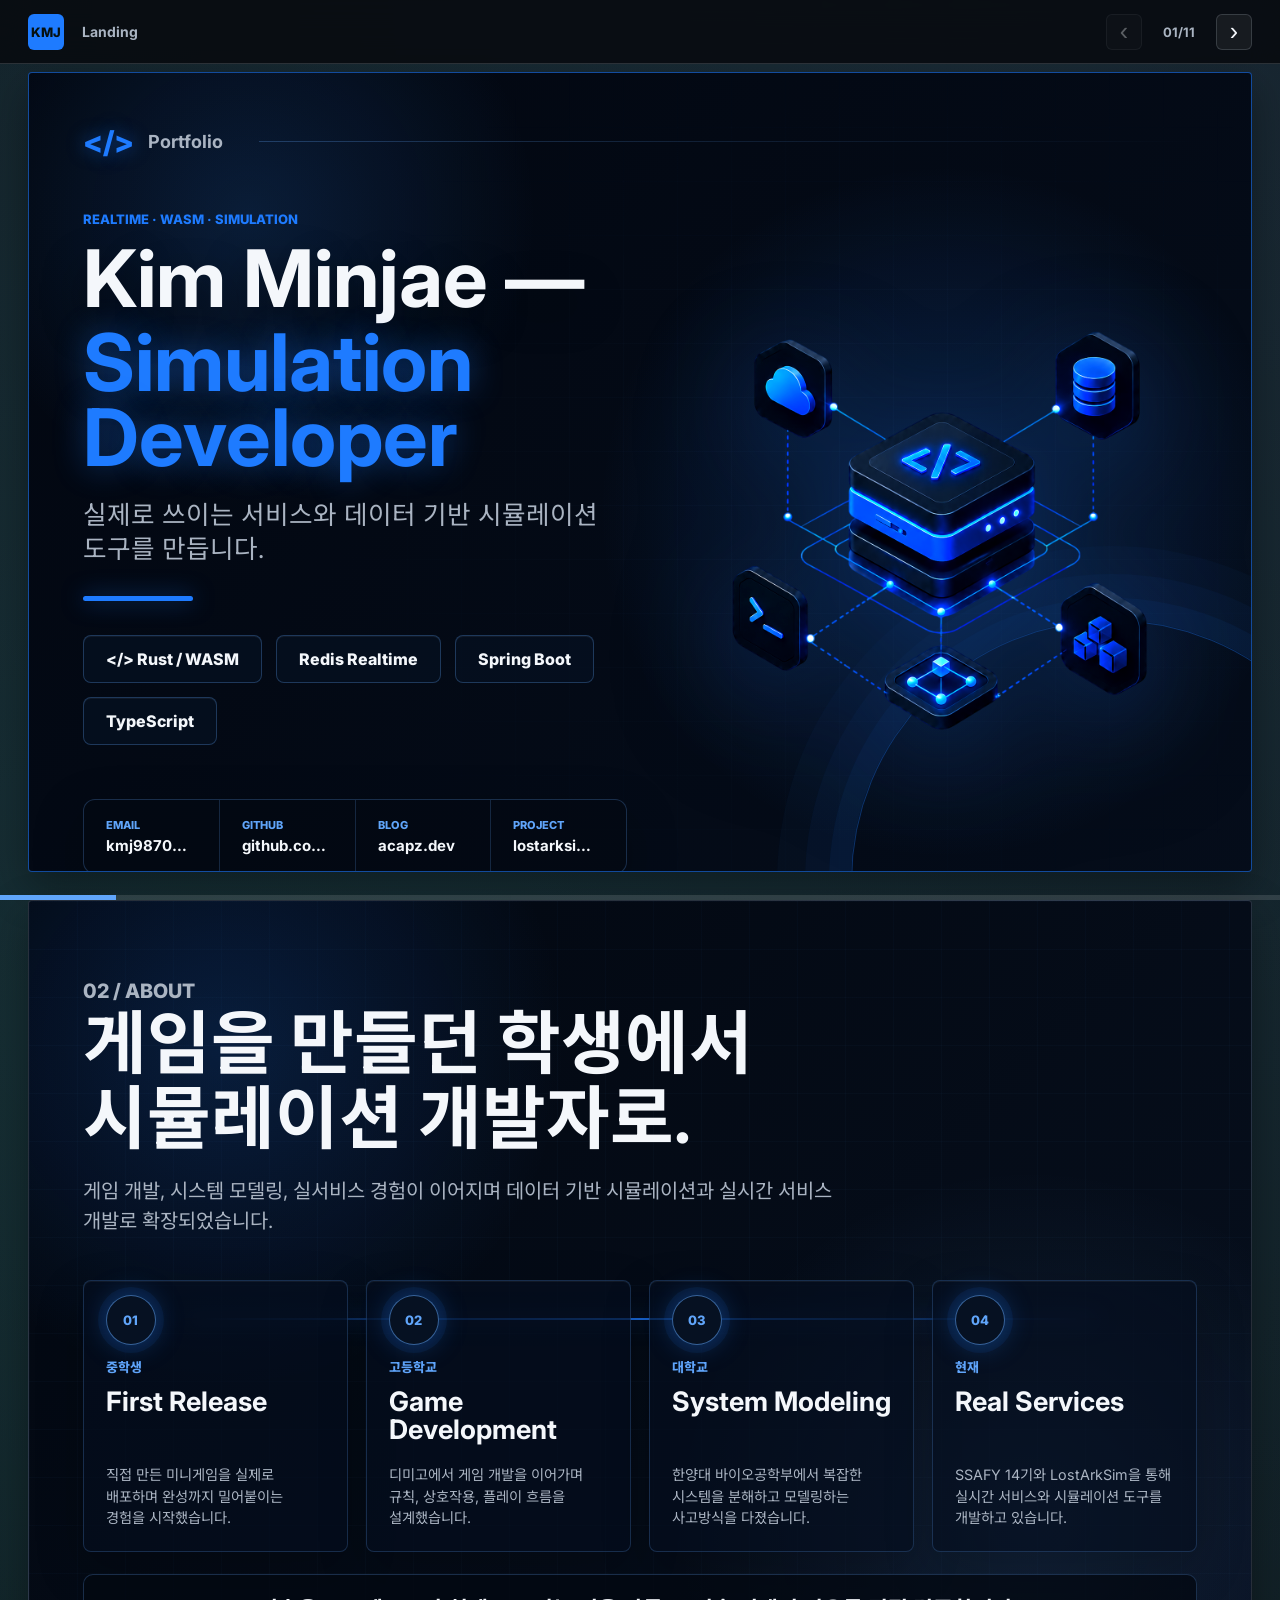
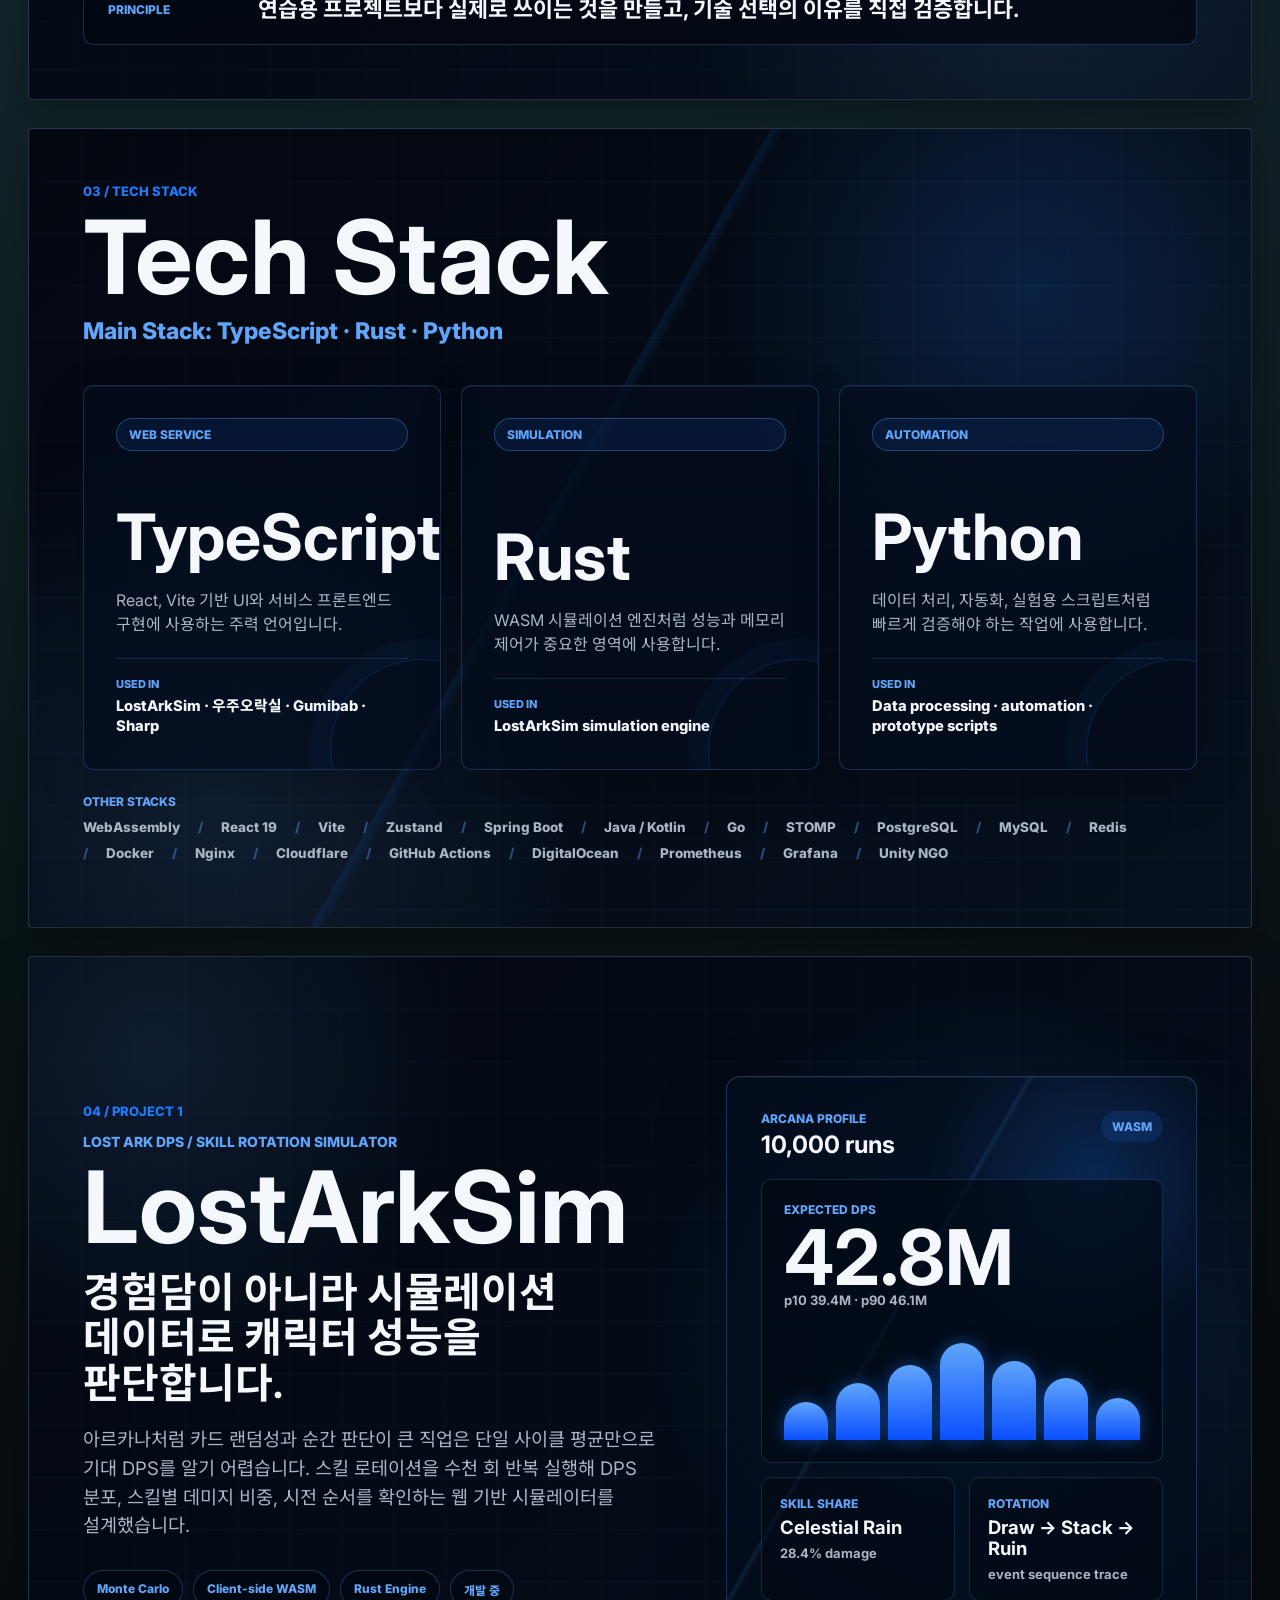
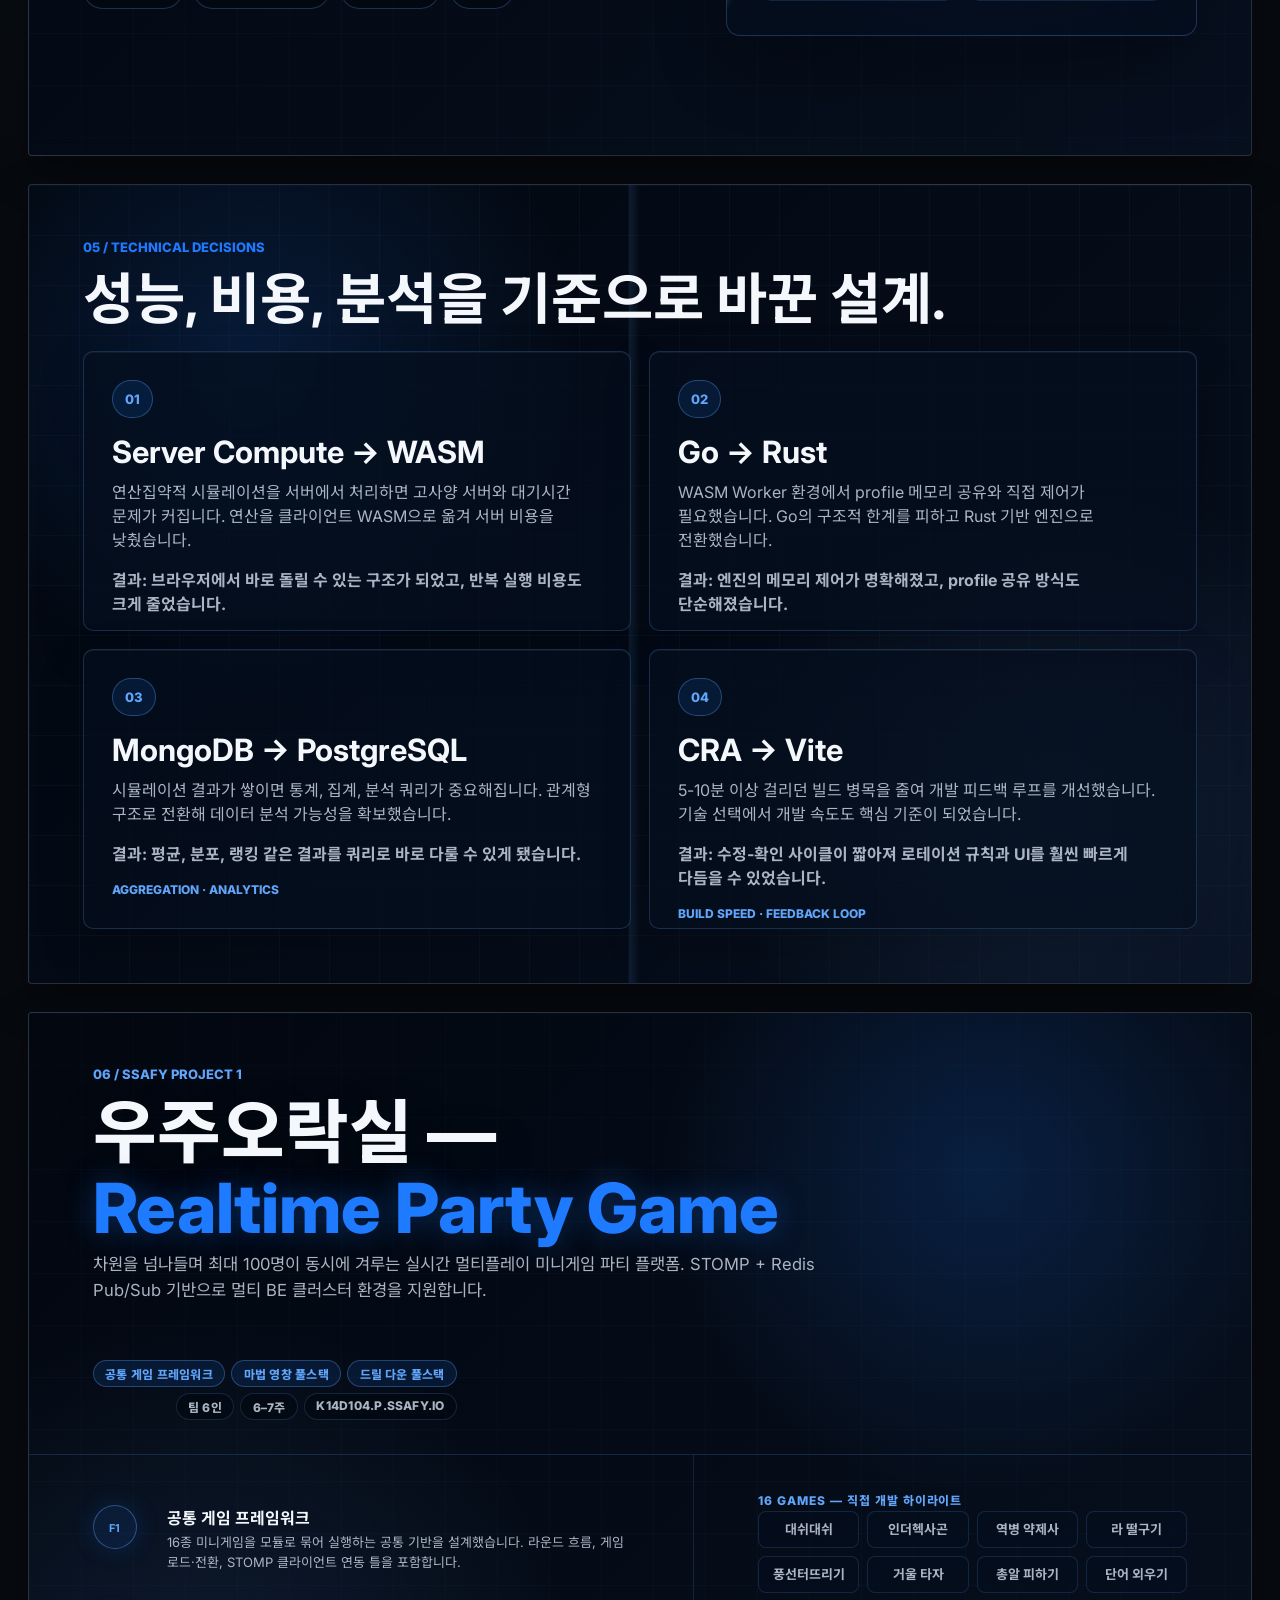
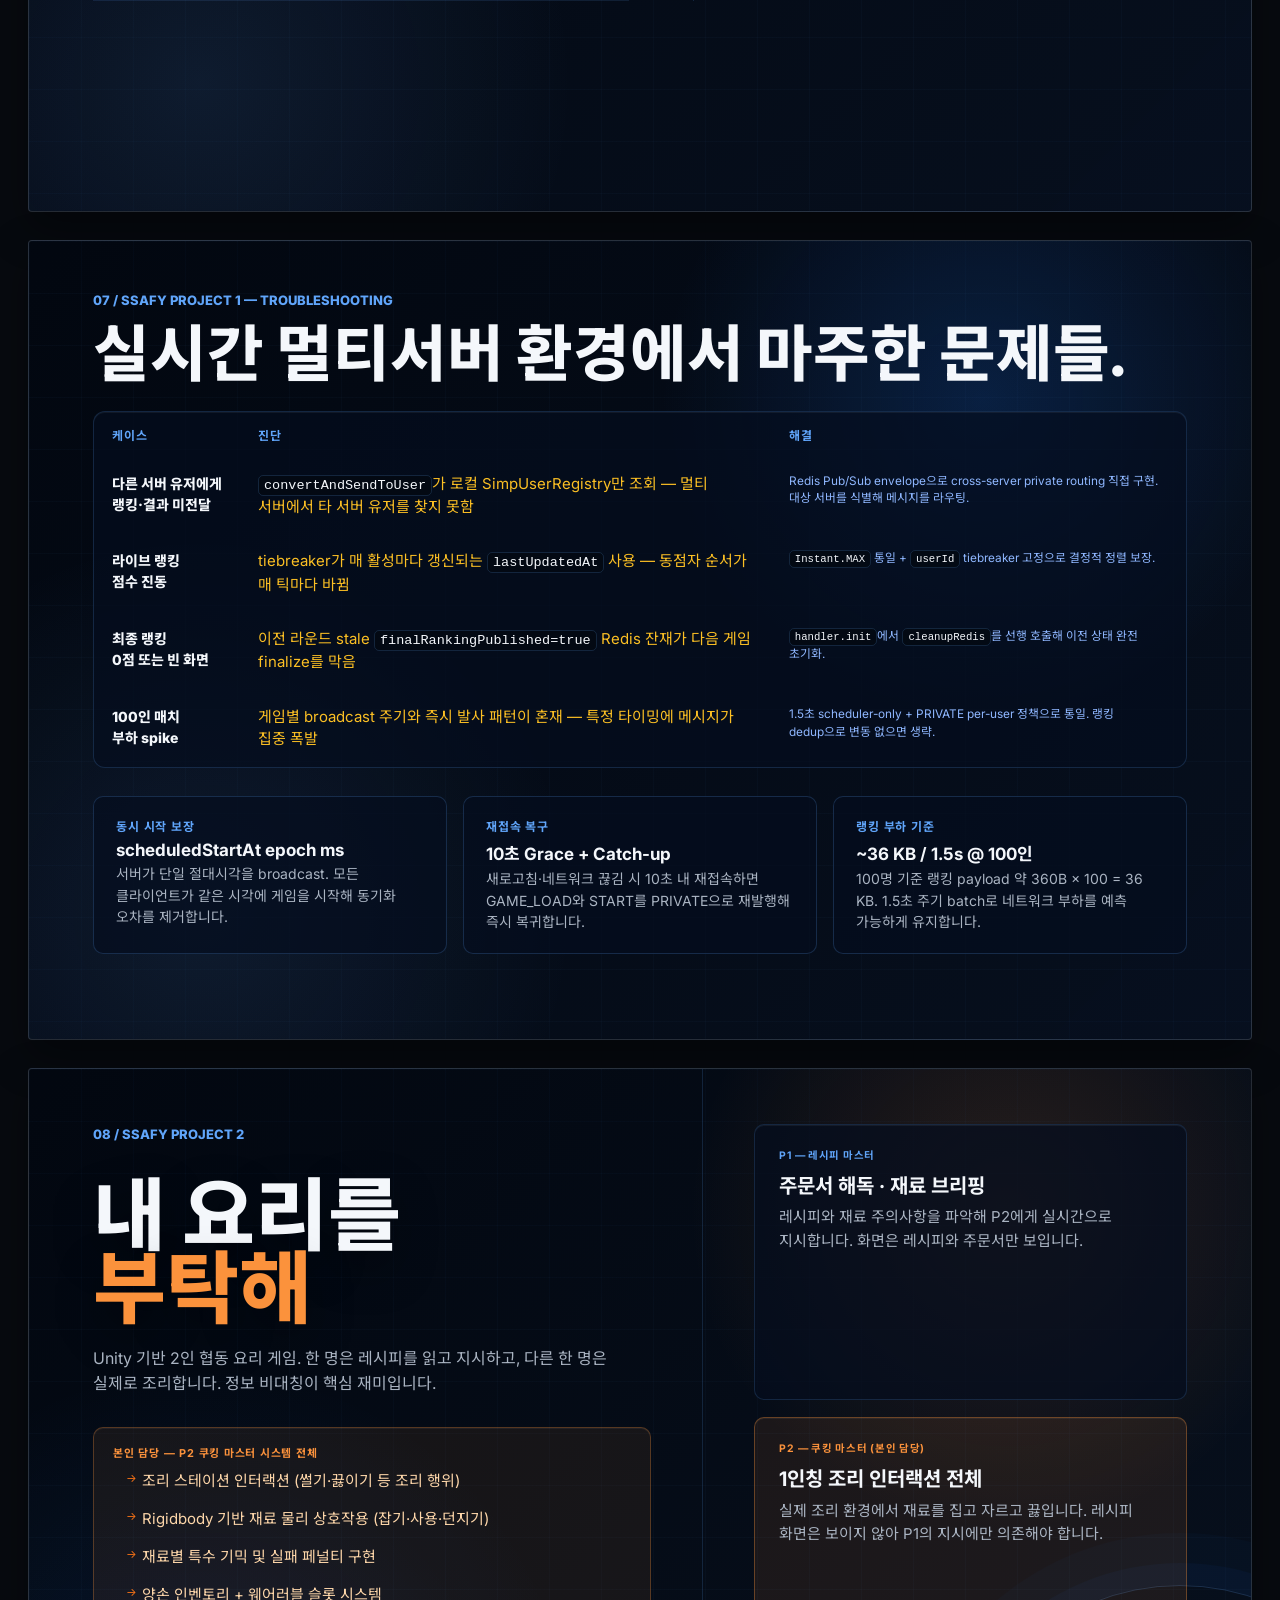
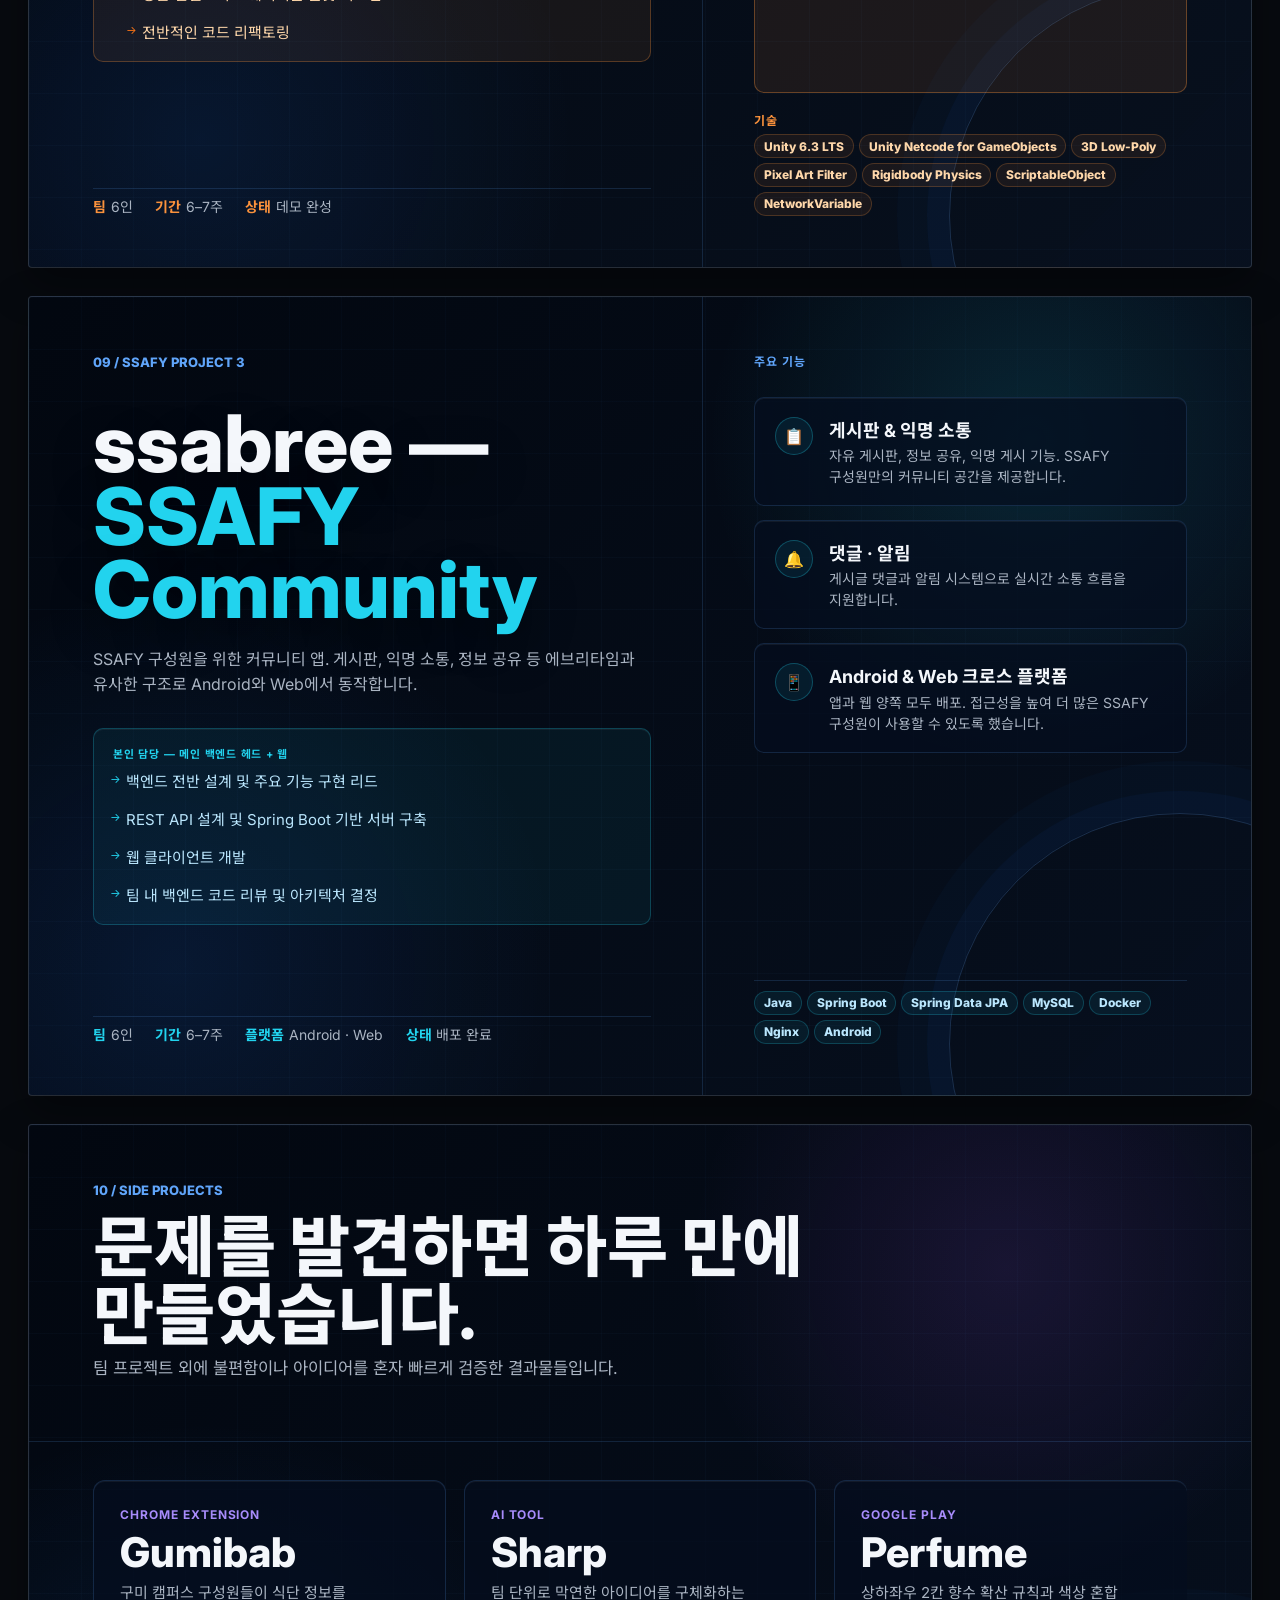
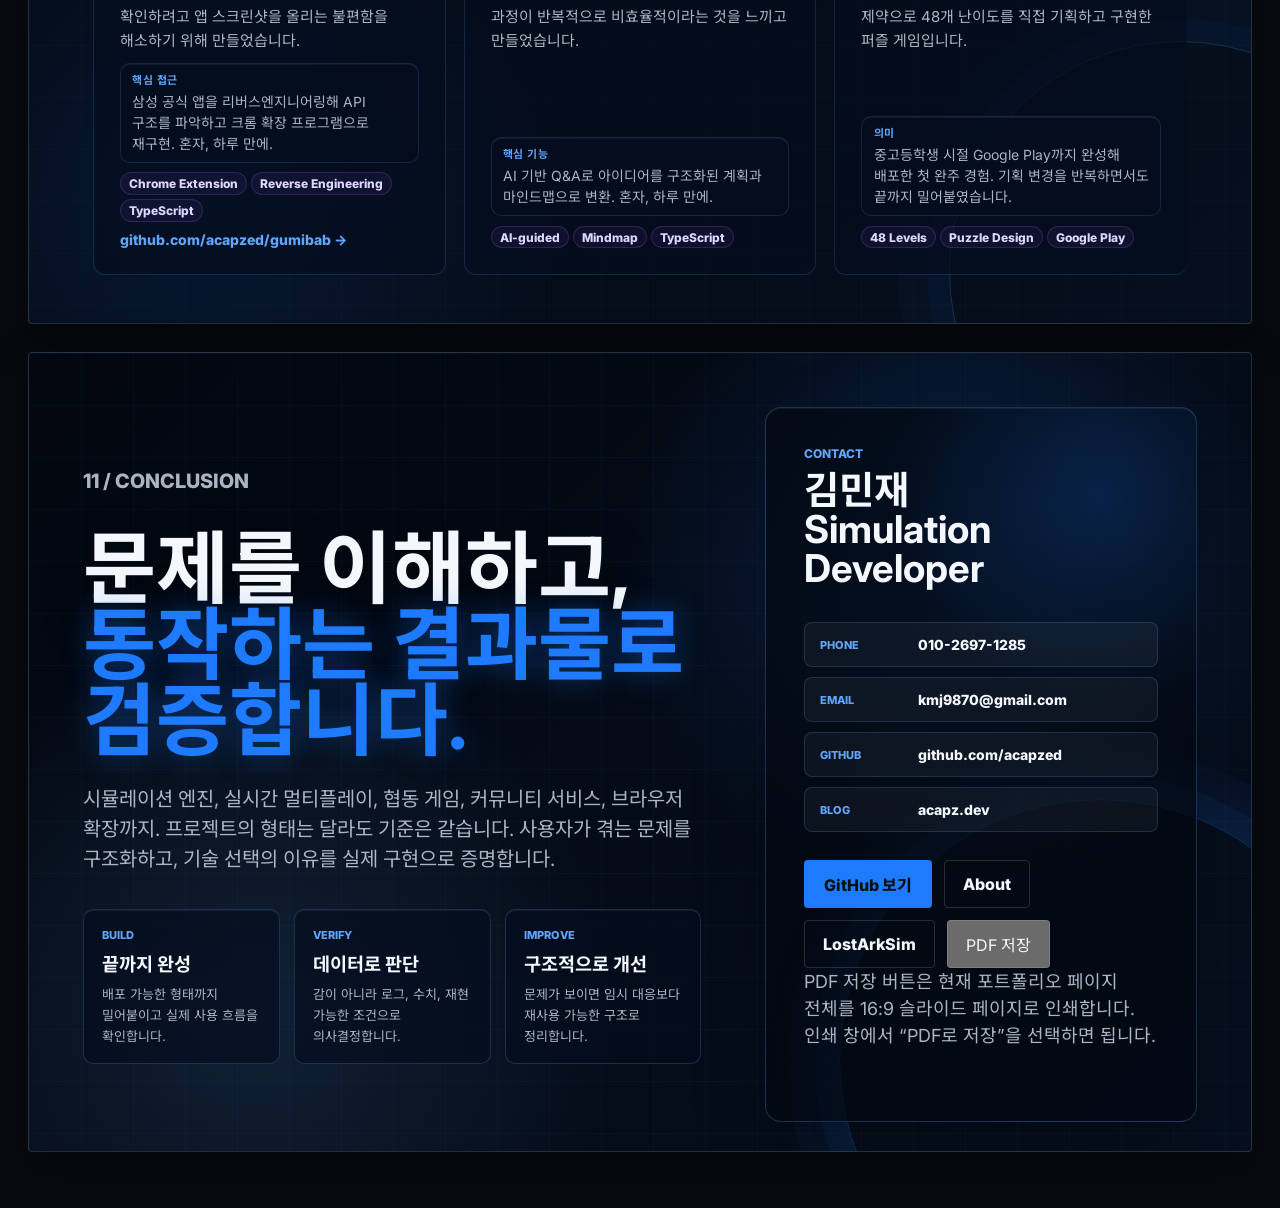
==== commit cd80b8e1: "Replace homepage with portfolio" ====
--- a/index.html
+++ b/index.html
@@ -8,6 +8,1307 @@
     <link rel="preconnect" href="https://fonts.gstatic.com" crossorigin>
     <link href="https://fonts.googleapis.com/css2?family=Inter:wght@400;500;600;700;800&family=Noto+Sans+KR:wght@400;500;700;800&display=swap" rel="stylesheet">
     <link rel="stylesheet" href="styles.css">
+    <style>
+      /* ── SSAFY Project Slides ── */
+
+      /* 우주오락실 메인 슬라이드 */
+      .uju-slide {
+        background: #0a0e1a;
+        color: #e8eaf6;
+        display: grid;
+        grid-template-rows: auto 1fr;
+        gap: 0;
+        overflow: hidden;
+        position: relative;
+      }
+      .uju-slide::before {
+        content: '';
+        position: absolute;
+        inset: 0;
+        background:
+          radial-gradient(ellipse 60% 40% at 80% 20%, rgba(99,102,241,.18) 0%, transparent 60%),
+          radial-gradient(ellipse 40% 50% at 10% 80%, rgba(167,139,250,.12) 0%, transparent 60%);
+        pointer-events: none;
+      }
+      .uju-header {
+        padding: 2.8rem 3.2rem 1.6rem;
+        position: relative;
+        z-index: 1;
+        border-bottom: 1px solid rgba(255,255,255,.06);
+        display: flex;
+        align-items: flex-end;
+        justify-content: space-between;
+        gap: 2rem;
+        flex-wrap: wrap;
+      }
+      .uju-header-left h2 {
+        font-size: clamp(1.8rem, 3.5vw, 2.6rem);
+        font-weight: 800;
+        margin: .4rem 0 .6rem;
+        line-height: 1.15;
+        color: #fff;
+      }
+      .uju-header-left h2 em {
+        font-style: normal;
+        color: #818cf8;
+      }
+      .uju-header-left p {
+        font-size: .88rem;
+        color: #94a3b8;
+        max-width: 48ch;
+        line-height: 1.6;
+      }
+      .uju-role-badge {
+        display: flex;
+        flex-direction: column;
+        align-items: flex-end;
+        gap: .35rem;
+        flex-shrink: 0;
+      }
+      .uju-role-badge .badge-row {
+        display: flex;
+        gap: .4rem;
+        flex-wrap: wrap;
+        justify-content: flex-end;
+      }
+      .uju-role-badge .bdg {
+        font-size: .72rem;
+        font-weight: 600;
+        padding: .25rem .7rem;
+        border-radius: 99px;
+        letter-spacing: .02em;
+        text-transform: uppercase;
+      }
+      .bdg-primary { background: rgba(99,102,241,.25); color: #a5b4fc; border: 1px solid rgba(99,102,241,.4); }
+      .bdg-secondary { background: rgba(255,255,255,.06); color: #94a3b8; border: 1px solid rgba(255,255,255,.1); }
+      .uju-body {
+        display: grid;
+        grid-template-columns: 1fr 1fr;
+        gap: 0;
+        position: relative;
+        z-index: 1;
+        overflow: hidden;
+      }
+      .uju-features {
+        padding: 1.6rem 3.2rem 2rem;
+        display: flex;
+        flex-direction: column;
+        gap: 1rem;
+        border-right: 1px solid rgba(255,255,255,.06);
+      }
+      .uju-feature-row {
+        display: grid;
+        grid-template-columns: 2.4rem 1fr;
+        gap: .6rem .8rem;
+        align-items: start;
+      }
+      .uju-feature-row .feat-num {
+        font-size: .68rem;
+        font-weight: 700;
+        color: #6366f1;
+        padding-top: .15rem;
+        letter-spacing: .05em;
+      }
+      .uju-feature-row h4 {
+        font-size: .84rem;
+        font-weight: 700;
+        color: #c7d2fe;
+        margin: 0 0 .2rem;
+      }
+      .uju-feature-row p {
+        font-size: .78rem;
+        color: #64748b;
+        line-height: 1.55;
+        margin: 0;
+        grid-column: 2;
+      }
+      .uju-right {
+        padding: 1.6rem 2.4rem 2rem;
+        display: flex;
+        flex-direction: column;
+        gap: 1.2rem;
+      }
+      .uju-games-label {
+        font-size: .7rem;
+        font-weight: 700;
+        text-transform: uppercase;
+        letter-spacing: .08em;
+        color: #475569;
+        margin-bottom: .2rem;
+      }
+      .uju-games-grid {
+        display: grid;
+        grid-template-columns: repeat(4, 1fr);
+        gap: .3rem;
+      }
+      .uju-games-grid .game-chip {
+        font-size: .68rem;
+        padding: .3rem .5rem;
+        background: rgba(255,255,255,.04);
+        border: 1px solid rgba(255,255,255,.08);
+        border-radius: 4px;
+        color: #94a3b8;
+        text-align: center;
+        line-height: 1.3;
+      }
+      .uju-games-grid .game-chip.mine {
+        background: rgba(99,102,241,.15);
+        border-color: rgba(99,102,241,.35);
+        color: #a5b4fc;
+        font-weight: 600;
+      }
+      .uju-stack-row {
+        display: flex;
+        flex-wrap: wrap;
+        gap: .3rem;
+        margin-top: auto;
+      }
+      .uju-stack-row span {
+        font-size: .68rem;
+        padding: .2rem .55rem;
+        background: rgba(255,255,255,.05);
+        border: 1px solid rgba(255,255,255,.08);
+        border-radius: 3px;
+        color: #64748b;
+      }
+      .uju-meta-row {
+        display: flex;
+        gap: 1.5rem;
+        font-size: .78rem;
+        color: #475569;
+        padding-top: .4rem;
+        border-top: 1px solid rgba(255,255,255,.05);
+      }
+      .uju-meta-row strong { color: #94a3b8; margin-right: .3rem; }
+
+      /* 우주오락실 트러블슈팅 슬라이드 */
+      .uju-ts-slide {
+        background: #0a0e1a;
+        color: #e8eaf6;
+        position: relative;
+        overflow: hidden;
+      }
+      .uju-ts-slide::before {
+        content: '';
+        position: absolute;
+        inset: 0;
+        background: radial-gradient(ellipse 50% 60% at 15% 50%, rgba(99,102,241,.1) 0%, transparent 60%);
+        pointer-events: none;
+      }
+      .ts-table {
+        width: 100%;
+        border-collapse: collapse;
+        font-size: .78rem;
+        position: relative;
+        z-index: 1;
+      }
+      .ts-table thead tr {
+        border-bottom: 1px solid rgba(99,102,241,.3);
+      }
+      .ts-table thead th {
+        text-align: left;
+        font-size: .68rem;
+        font-weight: 700;
+        text-transform: uppercase;
+        letter-spacing: .07em;
+        color: #6366f1;
+        padding: .5rem .8rem;
+      }
+      .ts-table tbody tr {
+        border-bottom: 1px solid rgba(255,255,255,.05);
+        transition: background .15s;
+      }
+      .ts-table tbody tr:hover { background: rgba(99,102,241,.07); }
+      .ts-table tbody td {
+        padding: .7rem .8rem;
+        vertical-align: top;
+        color: #94a3b8;
+        line-height: 1.5;
+      }
+      .ts-table tbody td:first-child {
+        color: #818cf8;
+        font-weight: 600;
+        white-space: nowrap;
+        font-size: .73rem;
+      }
+      .ts-table tbody td:last-child { color: #64748b; font-size: .74rem; }
+      .ts-diag { color: #fbbf24 !important; }
+      .ts-sol { color: #34d399 !important; }
+      .ts-slide-wrap {
+        padding: 2rem 3.2rem 2.2rem;
+        display: flex;
+        flex-direction: column;
+        height: 100%;
+        box-sizing: border-box;
+        gap: 1.2rem;
+        position: relative;
+        z-index: 1;
+      }
+      .ts-arch-row {
+        display: grid;
+        grid-template-columns: repeat(3, 1fr);
+        gap: .8rem;
+        margin-top: .4rem;
+      }
+      .ts-arch-card {
+        background: rgba(255,255,255,.03);
+        border: 1px solid rgba(255,255,255,.07);
+        border-radius: 6px;
+        padding: .9rem 1rem;
+      }
+      .ts-arch-card .arch-label {
+        font-size: .65rem;
+        font-weight: 700;
+        text-transform: uppercase;
+        letter-spacing: .07em;
+        color: #6366f1;
+        margin-bottom: .35rem;
+      }
+      .ts-arch-card p {
+        font-size: .74rem;
+        color: #64748b;
+        line-height: 1.55;
+        margin: 0;
+      }
+      .ts-arch-card strong { color: #94a3b8; display: block; margin-bottom: .2rem; font-size: .78rem; }
+
+      /* 내 요리를 부탁해 */
+      .cooking-slide {
+        background: #0f0a05;
+        color: #f5ebe0;
+        position: relative;
+        overflow: hidden;
+      }
+      .cooking-slide::before {
+        content: '';
+        position: absolute;
+        inset: 0;
+        background:
+          radial-gradient(ellipse 55% 45% at 85% 15%, rgba(251,146,60,.12) 0%, transparent 55%),
+          radial-gradient(ellipse 40% 50% at 5% 85%, rgba(217,119,6,.08) 0%, transparent 55%);
+        pointer-events: none;
+      }
+      .cooking-layout {
+        display: grid;
+        grid-template-columns: 1fr 1fr;
+        height: 100%;
+        position: relative;
+        z-index: 1;
+      }
+      .cooking-left {
+        padding: 2.6rem 2.4rem 2.2rem 3.2rem;
+        display: flex;
+        flex-direction: column;
+        gap: 1rem;
+        border-right: 1px solid rgba(255,255,255,.05);
+      }
+      .cooking-left h2 {
+        font-size: clamp(1.6rem, 3vw, 2.2rem);
+        font-weight: 800;
+        color: #fff;
+        line-height: 1.15;
+        margin: .3rem 0 .3rem;
+      }
+      .cooking-left h2 em {
+        font-style: normal;
+        color: #fb923c;
+      }
+      .cooking-left > p {
+        font-size: .83rem;
+        color: #a16207;
+        line-height: 1.65;
+        max-width: 46ch;
+      }
+      .role-block {
+        background: rgba(251,146,60,.08);
+        border: 1px solid rgba(251,146,60,.2);
+        border-radius: 8px;
+        padding: 1rem 1.2rem;
+      }
+      .role-block .role-title {
+        font-size: .68rem;
+        font-weight: 700;
+        text-transform: uppercase;
+        letter-spacing: .07em;
+        color: #f97316;
+        margin-bottom: .6rem;
+      }
+      .role-block ul {
+        margin: 0;
+        padding: 0 0 0 1rem;
+        list-style: none;
+        display: flex;
+        flex-direction: column;
+        gap: .35rem;
+      }
+      .role-block ul li {
+        font-size: .78rem;
+        color: #d97706;
+        line-height: 1.5;
+        position: relative;
+        padding-left: .8rem;
+      }
+      .role-block ul li::before {
+        content: '→';
+        position: absolute;
+        left: -.2rem;
+        color: #f97316;
+        font-size: .7rem;
+      }
+      .cooking-meta {
+        display: flex;
+        gap: 1.4rem;
+        font-size: .76rem;
+        color: #92400e;
+        padding-top: .4rem;
+        border-top: 1px solid rgba(255,255,255,.05);
+        margin-top: auto;
+      }
+      .cooking-meta strong { color: #d97706; margin-right: .3rem; }
+      .cooking-right {
+        padding: 2.2rem 3.2rem 2.2rem 2.4rem;
+        display: flex;
+        flex-direction: column;
+        gap: 1.1rem;
+      }
+      .player-card {
+        background: rgba(255,255,255,.03);
+        border: 1px solid rgba(255,255,255,.07);
+        border-radius: 8px;
+        padding: 1rem 1.2rem;
+        flex: 1;
+      }
+      .player-card.active {
+        background: rgba(251,146,60,.07);
+        border-color: rgba(251,146,60,.25);
+      }
+      .player-card .player-label {
+        font-size: .65rem;
+        font-weight: 700;
+        text-transform: uppercase;
+        letter-spacing: .07em;
+        margin-bottom: .5rem;
+      }
+      .player-card.active .player-label { color: #f97316; }
+      .player-card:not(.active) .player-label { color: #475569; }
+      .player-card h4 { font-size: .88rem; font-weight: 700; margin: 0 0 .4rem; }
+      .player-card.active h4 { color: #fed7aa; }
+      .player-card:not(.active) h4 { color: #64748b; }
+      .player-card p { font-size: .75rem; line-height: 1.55; margin: 0; }
+      .player-card.active p { color: #92400e; }
+      .player-card:not(.active) p { color: #334155; }
+      .cooking-tech {
+        display: flex;
+        flex-wrap: wrap;
+        gap: .3rem;
+      }
+      .cooking-tech span {
+        font-size: .68rem;
+        padding: .22rem .55rem;
+        background: rgba(255,255,255,.04);
+        border: 1px solid rgba(255,255,255,.07);
+        border-radius: 3px;
+        color: #78350f;
+      }
+
+      /* ssabree */
+      .ssabree-slide {
+        background: #f8faff;
+        color: #1e293b;
+        position: relative;
+        overflow: hidden;
+      }
+      .ssabree-slide::before {
+        content: '';
+        position: absolute;
+        inset: 0;
+        background:
+          radial-gradient(ellipse 50% 40% at 90% 10%, rgba(59,130,246,.08) 0%, transparent 55%),
+          radial-gradient(ellipse 35% 45% at 5% 90%, rgba(99,102,241,.06) 0%, transparent 55%);
+        pointer-events: none;
+      }
+      .ssabree-layout {
+        display: grid;
+        grid-template-columns: 1fr 1fr;
+        height: 100%;
+        position: relative;
+        z-index: 1;
+      }
+      .ssabree-left {
+        padding: 2.6rem 2.4rem 2.2rem 3.2rem;
+        display: flex;
+        flex-direction: column;
+        gap: 1rem;
+        border-right: 1px solid rgba(0,0,0,.06);
+      }
+      .ssabree-left h2 {
+        font-size: clamp(1.6rem, 3vw, 2.3rem);
+        font-weight: 800;
+        color: #0f172a;
+        margin: .3rem 0 .3rem;
+        line-height: 1.15;
+      }
+      .ssabree-left h2 em {
+        font-style: normal;
+        color: #3b82f6;
+      }
+      .ssabree-left > p {
+        font-size: .83rem;
+        color: #64748b;
+        line-height: 1.65;
+        max-width: 46ch;
+      }
+      .role-block-light {
+        background: rgba(59,130,246,.06);
+        border: 1px solid rgba(59,130,246,.15);
+        border-radius: 8px;
+        padding: 1rem 1.2rem;
+      }
+      .role-block-light .role-title {
+        font-size: .68rem;
+        font-weight: 700;
+        text-transform: uppercase;
+        letter-spacing: .07em;
+        color: #3b82f6;
+        margin-bottom: .6rem;
+      }
+      .role-block-light ul {
+        margin: 0;
+        padding: 0;
+        list-style: none;
+        display: flex;
+        flex-direction: column;
+        gap: .35rem;
+      }
+      .role-block-light ul li {
+        font-size: .78rem;
+        color: #1e40af;
+        line-height: 1.5;
+        padding-left: .8rem;
+        position: relative;
+      }
+      .role-block-light ul li::before {
+        content: '→';
+        position: absolute;
+        left: -.2rem;
+        color: #3b82f6;
+        font-size: .7rem;
+      }
+      .ssabree-meta {
+        display: flex;
+        gap: 1.4rem;
+        font-size: .76rem;
+        color: #94a3b8;
+        padding-top: .4rem;
+        border-top: 1px solid rgba(0,0,0,.06);
+        margin-top: auto;
+      }
+      .ssabree-meta strong { color: #475569; margin-right: .3rem; }
+      .ssabree-right {
+        padding: 2.2rem 3.2rem 2.2rem 2.4rem;
+        display: flex;
+        flex-direction: column;
+        gap: 1rem;
+      }
+      .ssabree-feature-list {
+        display: flex;
+        flex-direction: column;
+        gap: .6rem;
+        flex: 1;
+      }
+      .ssabree-feature-item {
+        display: flex;
+        gap: .8rem;
+        align-items: flex-start;
+        padding: .7rem .9rem;
+        background: rgba(255,255,255,.7);
+        border: 1px solid rgba(0,0,0,.06);
+        border-radius: 6px;
+      }
+      .ssabree-feature-item .feat-icon {
+        font-size: .9rem;
+        flex-shrink: 0;
+        margin-top: .05rem;
+      }
+      .ssabree-feature-item h4 {
+        font-size: .8rem;
+        font-weight: 700;
+        color: #1e293b;
+        margin: 0 0 .2rem;
+      }
+      .ssabree-feature-item p {
+        font-size: .73rem;
+        color: #64748b;
+        margin: 0;
+        line-height: 1.5;
+      }
+      .ssabree-tech {
+        display: flex;
+        flex-wrap: wrap;
+        gap: .3rem;
+        padding-top: .6rem;
+        border-top: 1px solid rgba(0,0,0,.06);
+      }
+      .ssabree-tech span {
+        font-size: .68rem;
+        padding: .22rem .55rem;
+        background: rgba(59,130,246,.08);
+        border: 1px solid rgba(59,130,246,.15);
+        border-radius: 3px;
+        color: #1d4ed8;
+      }
+
+      /* Side Projects */
+      .side-slide {
+        background: #0c0c0c;
+        color: #e2e8f0;
+        position: relative;
+        overflow: hidden;
+      }
+      .side-slide::before {
+        content: '';
+        position: absolute;
+        inset: 0;
+        background:
+          radial-gradient(ellipse 40% 30% at 20% 20%, rgba(168,85,247,.1) 0%, transparent 55%),
+          radial-gradient(ellipse 35% 40% at 80% 80%, rgba(236,72,153,.07) 0%, transparent 55%);
+        pointer-events: none;
+      }
+      .side-layout {
+        display: grid;
+        grid-template-rows: auto 1fr;
+        gap: 0;
+        height: 100%;
+        position: relative;
+        z-index: 1;
+      }
+      .side-header {
+        padding: 2.4rem 3.2rem 1.4rem;
+        border-bottom: 1px solid rgba(255,255,255,.05);
+      }
+      .side-header h2 {
+        font-size: clamp(1.4rem, 2.8vw, 2rem);
+        font-weight: 800;
+        color: #fff;
+        margin: .3rem 0 .4rem;
+      }
+      .side-header p {
+        font-size: .82rem;
+        color: #475569;
+        max-width: 60ch;
+      }
+      .side-cards {
+        display: grid;
+        grid-template-columns: repeat(3, 1fr);
+        gap: 0;
+        padding: 1.4rem 3.2rem 2rem;
+        align-content: start;
+      }
+      .side-card {
+        padding: 1.2rem 1.4rem;
+        border-right: 1px solid rgba(255,255,255,.05);
+        display: flex;
+        flex-direction: column;
+        gap: .6rem;
+      }
+      .side-card:last-child { border-right: none; }
+      .side-card .sc-kicker {
+        font-size: .65rem;
+        font-weight: 700;
+        text-transform: uppercase;
+        letter-spacing: .08em;
+        color: #6366f1;
+      }
+      .side-card h3 {
+        font-size: 1.3rem;
+        font-weight: 800;
+        color: #fff;
+        margin: 0;
+        line-height: 1.1;
+      }
+      .side-card p {
+        font-size: .77rem;
+        color: #475569;
+        line-height: 1.6;
+        margin: 0;
+        flex: 1;
+      }
+      .side-card .sc-highlight {
+        background: rgba(255,255,255,.04);
+        border: 1px solid rgba(255,255,255,.07);
+        border-radius: 4px;
+        padding: .5rem .7rem;
+        font-size: .72rem;
+        color: #64748b;
+        line-height: 1.5;
+      }
+      .side-card .sc-highlight strong {
+        display: block;
+        color: #94a3b8;
+        margin-bottom: .15rem;
+        font-size: .68rem;
+        text-transform: uppercase;
+        letter-spacing: .05em;
+      }
+      .side-card .sc-tags {
+        display: flex;
+        flex-wrap: wrap;
+        gap: .25rem;
+      }
+      .side-card .sc-tags span {
+        font-size: .65rem;
+        padding: .18rem .5rem;
+        background: rgba(255,255,255,.04);
+        border: 1px solid rgba(255,255,255,.07);
+        border-radius: 3px;
+        color: #334155;
+      }
+      .sc-link {
+        font-size: .72rem;
+        color: #818cf8;
+        text-decoration: none;
+        display: inline-flex;
+        align-items: center;
+        gap: .25rem;
+      }
+      .sc-link:hover { color: #a5b4fc; }
+
+
+
+      /* ── Final Closing Slide + PDF Export ── */
+      .closing {
+        position: relative;
+        overflow: hidden;
+        display: grid;
+        place-items: stretch;
+        text-align: left;
+        background:
+          radial-gradient(circle at 76% 28%, rgba(30, 123, 255, 0.24), transparent 30%),
+          radial-gradient(circle at 18% 82%, rgba(96, 165, 250, 0.14), transparent 31%),
+          linear-gradient(135deg, rgba(2, 7, 16, 0.98), rgba(7, 16, 31, 0.96)),
+          #03070d;
+      }
+      .closing::before {
+        content: "";
+        position: absolute;
+        inset: 0;
+        background:
+          linear-gradient(rgba(96, 165, 250, 0.05) 1px, transparent 1px),
+          linear-gradient(90deg, rgba(96, 165, 250, 0.05) 1px, transparent 1px);
+        background-size: 52px 52px;
+        opacity: .72;
+        pointer-events: none;
+      }
+      .closing::after {
+        content: "";
+        position: absolute;
+        right: -110px;
+        bottom: -170px;
+        width: 520px;
+        height: 520px;
+        border: 1px solid rgba(30, 123, 255, 0.34);
+        border-radius: 50%;
+        box-shadow:
+          0 0 0 24px rgba(30, 123, 255, 0.055),
+          0 0 0 52px rgba(30, 123, 255, 0.035),
+          0 0 80px rgba(30, 123, 255, 0.16);
+        pointer-events: none;
+      }
+      .closing-inner {
+        position: relative;
+        z-index: 1;
+        display: grid;
+        grid-template-columns: minmax(0, 1.06fr) minmax(360px, .74fr);
+        gap: clamp(34px, 5vw, 76px);
+        align-items: center;
+        width: 100%;
+        max-width: none;
+        height: 100%;
+      }
+      .closing-main h2 {
+        max-width: 980px;
+        margin: 0 0 26px;
+        font-size: clamp(46px, 6.2vw, 90px);
+        line-height: .96;
+        color: var(--ink);
+        text-shadow: 0 20px 48px rgba(0, 0, 0, .42);
+      }
+      .closing-main h2 span {
+        display: block;
+        color: var(--accent);
+        text-shadow: 0 0 30px rgba(30, 123, 255, .42);
+      }
+      .closing-main p {
+        max-width: 820px;
+        margin: 0 0 34px;
+        color: var(--muted);
+        font-size: clamp(18px, 1.55vw, 24px);
+        line-height: 1.52;
+      }
+      .closing-proof {
+        display: grid;
+        grid-template-columns: repeat(3, minmax(0, 1fr));
+        gap: 14px;
+        max-width: 900px;
+      }
+      .closing-proof article {
+        min-height: 132px;
+        padding: 18px 18px 17px;
+        border: 1px solid rgba(96, 165, 250, .22);
+        border-radius: 10px;
+        background: rgba(5, 14, 30, .7);
+        box-shadow: inset 0 1px 0 rgba(255,255,255,.055);
+      }
+      .closing-proof small {
+        display: block;
+        margin-bottom: 12px;
+        color: var(--accent-2);
+        font-size: 11px;
+        font-weight: 800;
+        text-transform: uppercase;
+      }
+      .closing-proof strong {
+        display: block;
+        margin-bottom: 8px;
+        color: var(--ink);
+        font-size: clamp(17px, 1.45vw, 22px);
+        line-height: 1.15;
+      }
+      .closing-proof span {
+        color: var(--muted);
+        font-size: 13px;
+        line-height: 1.45;
+      }
+      .closing-card {
+        align-self: stretch;
+        display: flex;
+        flex-direction: column;
+        justify-content: space-between;
+        padding: clamp(24px, 3vw, 38px);
+        border: 1px solid rgba(96, 165, 250, .26);
+        border-radius: 16px;
+        background:
+          radial-gradient(circle at 78% 12%, rgba(30, 123, 255, .2), transparent 30%),
+          rgba(3, 9, 18, .76);
+        box-shadow: 0 28px 70px rgba(0,0,0,.28), inset 0 1px 0 rgba(255,255,255,.06);
+      }
+      .closing-card-top {
+        display: grid;
+        gap: 10px;
+      }
+      .closing-card-top small {
+        color: var(--accent-2);
+        font-size: 12px;
+        font-weight: 800;
+        text-transform: uppercase;
+      }
+      .closing-card-top strong {
+        color: var(--ink);
+        font-size: clamp(28px, 3vw, 48px);
+        line-height: 1.02;
+      }
+      .contact-summary {
+        display: grid;
+        grid-template-columns: 1fr;
+        gap: 10px;
+        max-width: none;
+        margin: 34px 0 28px;
+      }
+      .contact-summary a,
+      .contact-summary span {
+        display: grid;
+        grid-template-columns: 84px minmax(0, 1fr);
+        gap: 14px;
+        align-items: center;
+        padding: 13px 15px;
+        border: 1px solid rgba(96, 165, 250, .2);
+        border-radius: 8px;
+        background: rgba(255,255,255,.045);
+        color: var(--ink);
+        font-size: 14px;
+        font-weight: 800;
+        text-decoration: none;
+      }
+      .contact-summary em {
+        color: var(--accent-2);
+        font-size: 11px;
+        font-style: normal;
+        font-weight: 800;
+        text-transform: uppercase;
+      }
+      .closing-links {
+        justify-content: flex-start;
+      }
+      .pdf-print-button {
+        cursor: pointer;
+        font: inherit;
+      }
+      .pdf-print-button:hover,
+      .secondary-link:hover,
+      .primary-link:hover {
+        border-color: rgba(96,165,250,.46);
+        filter: brightness(1.08);
+      }
+      .print-note {
+        margin-top: 14px;
+        color: #64748b;
+        font-size: 12px;
+        line-height: 1.45;
+      }
+      @media print {
+        @page { size: 16in 9in; margin: 0; }
+        .deck-topbar,
+        .progress,
+        .closing-links,
+        .print-note { display: none !important; }
+        body { background: #03070d !important; }
+        .deck { padding: 0 !important; }
+        .slide {
+          width: 16in !important;
+          height: 9in !important;
+          min-height: 9in !important;
+          margin: 0 !important;
+          border: 0 !important;
+          border-radius: 0 !important;
+          box-shadow: none !important;
+          page-break-after: always;
+          break-after: page;
+        }
+        .slide:last-of-type { page-break-after: auto; break-after: auto; }
+      }
+
+      /* Shared util overrides for eyebrow in dark slides */
+      .uju-slide .eyebrow,
+      .uju-ts-slide .eyebrow,
+      .cooking-slide .eyebrow,
+      .side-slide .eyebrow {
+        color: #6366f1;
+      }
+      .ssabree-slide .eyebrow { color: #3b82f6; }
+      /* ── 06–10 Style Alignment Overrides ──
+         Keep each project's character, but bring typography, dark surface,
+         grid texture, card density, and blue-accent hierarchy closer to slides 01–05. */
+      .uju-slide,
+      .uju-ts-slide,
+      .cooking-slide,
+      .ssabree-slide,
+      .side-slide {
+        padding: 0;
+        background:
+          radial-gradient(circle at 78% 20%, rgba(30, 123, 255, 0.18), transparent 28%),
+          radial-gradient(circle at 14% 84%, rgba(96, 165, 250, 0.11), transparent 30%),
+          linear-gradient(135deg, rgba(2, 7, 16, 0.98), rgba(7, 16, 31, 0.96)),
+          #03070d;
+        color: var(--ink);
+      }
+
+      .uju-slide::before,
+      .uju-ts-slide::before,
+      .cooking-slide::before,
+      .ssabree-slide::before,
+      .side-slide::before {
+        content: "";
+        position: absolute;
+        inset: 0;
+        background:
+          linear-gradient(rgba(96, 165, 250, 0.045) 1px, transparent 1px),
+          linear-gradient(90deg, rgba(96, 165, 250, 0.045) 1px, transparent 1px);
+        background-size: 52px 52px;
+        opacity: 0.68;
+        pointer-events: none;
+      }
+
+      .cooking-slide::after,
+      .side-slide::after,
+      .ssabree-slide::after {
+        content: "";
+        position: absolute;
+        right: -160px;
+        bottom: -180px;
+        width: 460px;
+        height: 460px;
+        border: 1px solid rgba(96, 165, 250, 0.22);
+        border-radius: 50%;
+        box-shadow:
+          0 0 0 22px rgba(30, 123, 255, 0.045),
+          0 0 0 52px rgba(30, 123, 255, 0.028);
+        pointer-events: none;
+      }
+
+      .uju-slide .eyebrow,
+      .uju-ts-slide .eyebrow,
+      .cooking-slide .eyebrow,
+      .ssabree-slide .eyebrow,
+      .side-slide .eyebrow {
+        color: var(--accent-2) !important;
+        font-size: 13px !important;
+        font-weight: 800 !important;
+        letter-spacing: 0 !important;
+        text-transform: uppercase !important;
+      }
+
+      /* 06 — Uju: party-game tone, but same deck structure */
+      .uju-header {
+        padding: clamp(32px, 4vw, 54px) clamp(34px, 5vw, 66px) clamp(20px, 3vw, 34px);
+        border-bottom: 1px solid rgba(96, 165, 250, 0.18);
+        align-items: flex-start;
+      }
+      .uju-header-left h2 {
+        max-width: 1120px;
+        font-size: clamp(42px, 5.4vw, 78px);
+        line-height: 0.98;
+        letter-spacing: 0;
+        color: var(--ink);
+        text-shadow: 0 18px 44px rgba(0, 0, 0, 0.38);
+      }
+      .uju-header-left h2 em {
+        display: block;
+        margin-top: 8px;
+        color: var(--accent);
+        text-shadow: 0 0 30px rgba(30, 123, 255, 0.34);
+      }
+      .uju-header-left p:not(.eyebrow) {
+        max-width: 760px;
+        color: var(--muted);
+        font-size: clamp(16px, 1.3vw, 20px);
+        line-height: 1.55;
+      }
+      .uju-role-badge { padding-top: 8px; }
+      .uju-role-badge .bdg,
+      .lostark-meta span,
+      .side-card .sc-tags span,
+      .cooking-tech span,
+      .ssabree-tech span {
+        border-radius: 999px;
+        font-size: 12px;
+        font-weight: 800;
+      }
+      .bdg-primary {
+        background: rgba(30, 123, 255, 0.12);
+        border-color: rgba(96, 165, 250, 0.32);
+        color: var(--accent-2);
+      }
+      .bdg-secondary {
+        background: rgba(3, 9, 18, 0.7);
+        border-color: rgba(96, 165, 250, 0.18);
+        color: var(--muted);
+      }
+      .uju-body {
+        grid-template-columns: minmax(0, 0.98fr) minmax(380px, 0.82fr);
+        height: calc(100% - 210px);
+      }
+      .uju-features,
+      .uju-right {
+        padding: clamp(22px, 3vw, 36px) clamp(34px, 5vw, 66px) clamp(28px, 3.6vw, 46px);
+      }
+      .uju-features { gap: 14px; border-right: 1px solid rgba(96, 165, 250, 0.16); }
+      .uju-feature-row {
+        grid-template-columns: 58px minmax(0, 1fr);
+        gap: 0 16px;
+        padding: 14px 0;
+        border-top: 1px solid rgba(96, 165, 250, 0.12);
+      }
+      .uju-feature-row:first-child { border-top: 0; }
+      .uju-feature-row .feat-num {
+        display: grid;
+        place-items: center;
+        width: 44px;
+        height: 44px;
+        border: 1px solid rgba(96, 165, 250, 0.4);
+        border-radius: 50%;
+        background: rgba(30, 123, 255, 0.1);
+        color: var(--accent-2);
+        box-shadow: 0 0 24px rgba(30, 123, 255, 0.18);
+      }
+      .uju-feature-row h4 {
+        color: var(--ink);
+        font-size: clamp(16px, 1.2vw, 20px);
+      }
+      .uju-feature-row p {
+        grid-column: 2;
+        color: var(--muted);
+        font-size: clamp(13px, 1vw, 16px);
+      }
+      .uju-games-label {
+        color: var(--accent-2);
+        font-size: 12px;
+        font-weight: 800;
+      }
+      .uju-games-grid { gap: 8px; }
+      .uju-games-grid .game-chip {
+        padding: 9px 8px;
+        border-color: rgba(96, 165, 250, 0.16);
+        border-radius: 8px;
+        background: rgba(5, 14, 30, 0.68);
+        color: var(--muted);
+        font-size: 13px;
+        font-weight: 700;
+      }
+      .uju-games-grid .game-chip.mine {
+        background: rgba(30, 123, 255, 0.16);
+        border-color: rgba(96, 165, 250, 0.42);
+        color: var(--ink);
+        box-shadow: inset 0 1px 0 rgba(255, 255, 255, 0.06);
+      }
+      .uju-right [style*="display:flex"] > div {
+        border-color: rgba(96, 165, 250, 0.16) !important;
+        border-radius: 8px !important;
+        background: rgba(5, 14, 30, 0.68) !important;
+        color: var(--muted) !important;
+        font-size: 14px !important;
+      }
+      .uju-meta-row {
+        flex-wrap: wrap;
+        gap: 12px 24px;
+        color: var(--muted);
+        border-top-color: rgba(96, 165, 250, 0.16);
+        font-size: 14px;
+      }
+      .uju-meta-row strong { color: var(--accent-2); }
+
+      /* 07 — Troubleshooting: technical decision slide language */
+      .ts-slide-wrap {
+        padding: clamp(32px, 4vw, 54px) clamp(34px, 5vw, 66px) clamp(28px, 3.8vw, 48px);
+        gap: 22px;
+      }
+      .ts-slide-wrap h2 {
+        max-width: 1120px;
+        font-size: clamp(36px, 4.8vw, 68px) !important;
+        line-height: 1.03 !important;
+        color: var(--ink) !important;
+      }
+      .ts-table {
+        overflow: hidden;
+        border: 1px solid rgba(96, 165, 250, 0.18);
+        border-radius: 12px;
+        background: rgba(5, 14, 30, 0.7);
+        border-collapse: separate;
+        border-spacing: 0;
+        box-shadow: inset 0 1px 0 rgba(255, 255, 255, 0.055);
+      }
+      .ts-table thead th {
+        padding: 14px 18px;
+        color: var(--accent-2);
+        font-size: 12px;
+      }
+      .ts-table tbody td {
+        padding: 16px 18px;
+        color: var(--muted);
+        font-size: 15px;
+      }
+      .ts-table tbody td:first-child {
+        color: var(--ink);
+        font-size: 14px;
+        font-weight: 800;
+      }
+      .ts-diag { color: #fbbf24 !important; }
+      .ts-sol { color: #8fb7ff !important; }
+      .ts-table code {
+        padding: 2px 5px;
+        border: 1px solid rgba(96, 165, 250, 0.18);
+        border-radius: 5px;
+        background: rgba(3, 9, 18, 0.82);
+        color: var(--ink);
+        font-family: ui-monospace, SFMono-Regular, Menlo, Consolas, monospace;
+        font-size: 0.9em;
+      }
+      .ts-arch-row { gap: 16px; }
+      .ts-arch-card {
+        padding: 20px 22px;
+        border-color: rgba(96, 165, 250, 0.2);
+        border-radius: 10px;
+        background: rgba(5, 14, 30, 0.7);
+      }
+      .ts-arch-card .arch-label { color: var(--accent-2); font-size: 12px; }
+      .ts-arch-card strong { color: var(--ink); font-size: 17px; }
+      .ts-arch-card p { color: var(--muted); font-size: 14px; }
+
+      /* 08 — Cooking: keep warm gameplay accent inside the same dark system */
+      .cooking-slide {
+        background:
+          radial-gradient(circle at 80% 18%, rgba(251, 146, 60, 0.14), transparent 27%),
+          radial-gradient(circle at 14% 84%, rgba(30, 123, 255, 0.11), transparent 30%),
+          linear-gradient(135deg, rgba(2, 7, 16, 0.98), rgba(8, 17, 31, 0.96)),
+          #03070d;
+      }
+      .cooking-layout,
+      .ssabree-layout {
+        grid-template-columns: minmax(0, 0.96fr) minmax(420px, 0.78fr);
+      }
+      .cooking-left,
+      .ssabree-left {
+        padding: clamp(34px, 4.3vw, 58px) clamp(30px, 4vw, 52px) clamp(30px, 4vw, 52px) clamp(34px, 5vw, 66px);
+        border-right: 1px solid rgba(96, 165, 250, 0.16);
+      }
+      .cooking-right,
+      .ssabree-right {
+        padding: clamp(34px, 4.3vw, 58px) clamp(34px, 5vw, 66px) clamp(30px, 4vw, 52px) clamp(30px, 4vw, 52px);
+      }
+      .cooking-left h2,
+      .ssabree-left h2 {
+        font-size: clamp(50px, 6.2vw, 92px);
+        line-height: 0.92;
+        color: var(--ink);
+        text-shadow: 0 18px 44px rgba(0, 0, 0, 0.38);
+      }
+      .cooking-left h2 em { color: #fb923c; }
+      .cooking-left > p,
+      .ssabree-left > p {
+        max-width: 760px;
+        color: var(--muted);
+        font-size: clamp(16px, 1.25vw, 20px);
+        line-height: 1.55;
+      }
+      .role-block,
+      .role-block-light,
+      .player-card,
+      .ssabree-feature-item,
+      .side-card .sc-highlight {
+        border-radius: 10px;
+        background: rgba(5, 14, 30, 0.7);
+        box-shadow: inset 0 1px 0 rgba(255, 255, 255, 0.055);
+      }
+      .role-block {
+        border-color: rgba(251, 146, 60, 0.28);
+        background: rgba(251, 146, 60, 0.075);
+      }
+      .role-block .role-title { color: #fb923c; }
+      .role-block ul li { color: #fed7aa; font-size: 15px; }
+      .cooking-meta,
+      .ssabree-meta {
+        border-top-color: rgba(96, 165, 250, 0.16);
+        color: var(--muted);
+        font-size: 14px;
+      }
+      .cooking-meta strong { color: #fb923c; }
+      .player-card {
+        border-color: rgba(96, 165, 250, 0.16);
+        padding: 22px 24px;
+      }
+      .player-card.active {
+        background: rgba(251, 146, 60, 0.09);
+        border-color: rgba(251, 146, 60, 0.34);
+      }
+      .player-card:not(.active) .player-label { color: var(--accent-2); }
+      .player-card.active .player-label { color: #fb923c; }
+      .player-card h4,
+      .player-card.active h4,
+      .player-card:not(.active) h4 { color: var(--ink); font-size: 20px; }
+      .player-card p,
+      .player-card.active p,
+      .player-card:not(.active) p { color: var(--muted); font-size: 15px; }
+      .cooking-right p[style] { color: #fb923c !important; font-size: 12px !important; }
+      .cooking-tech span {
+        border-color: rgba(251, 146, 60, 0.22);
+        background: rgba(251, 146, 60, 0.08);
+        color: #fed7aa;
+      }
+
+      /* 09 — ssabree: remove isolated light theme, keep community/product feel */
+      .ssabree-slide {
+        background:
+          radial-gradient(circle at 82% 18%, rgba(34, 211, 238, 0.13), transparent 27%),
+          radial-gradient(circle at 12% 84%, rgba(30, 123, 255, 0.12), transparent 30%),
+          linear-gradient(135deg, rgba(2, 7, 16, 0.98), rgba(7, 16, 31, 0.96)),
+          #03070d;
+      }
+      .ssabree-left h2 em { color: #22d3ee; }
+      .role-block-light {
+        border-color: rgba(34, 211, 238, 0.24);
+        background: rgba(34, 211, 238, 0.06);
+      }
+      .role-block-light .role-title { color: #22d3ee; }
+      .role-block-light ul li { color: #bae6fd; font-size: 15px; }
+      .role-block-light ul li::before { color: #22d3ee; }
+      .ssabree-meta strong { color: #22d3ee; }
+      .ssabree-right > p[style] { color: var(--accent-2) !important; font-size: 12px !important; }
+      .ssabree-feature-list { gap: 14px; }
+      .ssabree-feature-item {
+        gap: 16px;
+        padding: 18px 20px;
+        border-color: rgba(96, 165, 250, 0.16);
+      }
+      .ssabree-feature-item .feat-icon {
+        display: grid;
+        place-items: center;
+        width: 38px;
+        height: 38px;
+        border: 1px solid rgba(34, 211, 238, 0.28);
+        border-radius: 50%;
+        background: rgba(34, 211, 238, 0.08);
+        font-size: 16px;
+      }
+      .ssabree-feature-item h4 { color: var(--ink); font-size: 18px; }
+      .ssabree-feature-item p { color: var(--muted); font-size: 14px; }
+      .ssabree-tech {
+        border-top-color: rgba(96, 165, 250, 0.16);
+      }
+      .ssabree-tech span {
+        border-color: rgba(34, 211, 238, 0.22);
+        background: rgba(34, 211, 238, 0.07);
+        color: #bae6fd;
+      }
+
+      /* 10 — Side projects: keep fast-build energy, make it read like final project spread */
+      .side-slide {
+        background:
+          radial-gradient(circle at 80% 18%, rgba(168, 85, 247, 0.12), transparent 27%),
+          radial-gradient(circle at 14% 84%, rgba(30, 123, 255, 0.12), transparent 30%),
+          linear-gradient(135deg, rgba(2, 7, 16, 0.98), rgba(7, 16, 31, 0.96)),
+          #03070d;
+      }
+      .side-header {
+        padding: clamp(34px, 4.3vw, 58px) clamp(34px, 5vw, 66px) clamp(24px, 3.3vw, 42px);
+        border-bottom: 1px solid rgba(96, 165, 250, 0.16);
+      }
+      .side-header h2 {
+        max-width: 1080px;
+        font-size: clamp(42px, 5.2vw, 76px);
+        line-height: 1.02;
+        color: var(--ink);
+      }
+      .side-header p {
+        max-width: 760px;
+        color: var(--muted);
+        font-size: clamp(16px, 1.3vw, 20px);
+        line-height: 1.55;
+      }
+      .side-cards {
+        gap: 18px;
+        padding: clamp(24px, 3vw, 40px) clamp(34px, 5vw, 66px) clamp(30px, 4vw, 52px);
+      }
+      .side-card {
+        min-height: 0;
+        padding: 26px;
+        border: 1px solid rgba(96, 165, 250, 0.18);
+        border-radius: 12px;
+        background: rgba(5, 14, 30, 0.7);
+        box-shadow: inset 0 1px 0 rgba(255, 255, 255, 0.055);
+      }
+      .side-card .sc-kicker { color: #a78bfa; font-size: 12px; }
+      .side-card h3 {
+        color: var(--ink);
+        font-size: clamp(34px, 3.2vw, 54px);
+        line-height: 0.98;
+      }
+      .side-card p {
+        color: var(--muted);
+        font-size: 15px;
+      }
+      .side-card .sc-highlight {
+        border-color: rgba(96, 165, 250, 0.16);
+        color: var(--muted);
+        font-size: 14px;
+      }
+      .side-card .sc-highlight strong { color: var(--accent-2); }
+      .side-card .sc-tags span {
+        border-color: rgba(168, 85, 247, 0.22);
+        background: rgba(168, 85, 247, 0.07);
+        color: #ddd6fe;
+      }
+      .sc-link { color: var(--accent-2); font-size: 14px; font-weight: 800; }
+
+    </style>
   </head>
   <body>
     <main class="deck" aria-label="Portfolio slide deck">
@@ -18,13 +1319,14 @@
           <button class="icon-button" type="button" id="prevSlide" aria-label="Previous slide" title="Previous slide">
             <span aria-hidden="true">‹</span>
           </button>
-          <span class="counter"><span id="slideNumber">01</span>/<span id="slideTotal">08</span></span>
+          <span class="counter"><span id="slideNumber">01</span>/<span id="slideTotal">11</span></span>
           <button class="icon-button" type="button" id="nextSlide" aria-label="Next slide" title="Next slide">
             <span aria-hidden="true">›</span>
           </button>
         </div>
       </nav>
 
+      <!-- ── 01 Landing ── -->
       <section class="slide is-active cover cover-hero" data-title="Landing">
         <div class="cover-kicker">
           <span class="code-mark">&lt;/&gt;</span>
@@ -55,6 +1357,7 @@
         </div>
       </section>
 
+      <!-- ── 02 About ── -->
       <section class="slide journey-slide" data-title="About">
         <div class="slide-header journey-header">
           <p class="eyebrow">02 / About</p>
@@ -93,6 +1396,7 @@
         </div>
       </section>
 
+      <!-- ── 03 Stacks ── -->
       <section class="slide stack-slide" data-title="Stacks">
         <div class="slide-header stack-hero">
           <p class="eyebrow">03 / Tech Stack</p>
@@ -152,6 +1456,7 @@
         </div>
       </section>
 
+      <!-- ── 04 LostArkSim ── -->
       <section class="slide lostark-slide" data-title="LostArkSim">
         <div class="lostark-layout">
           <div class="lostark-copy">
@@ -164,7 +1469,7 @@
               <span>Monte Carlo</span>
               <span>Client-side WASM</span>
               <span>Rust Engine</span>
-              <span>lostarksim.com</span>
+              <span>개발 중</span>
             </div>
           </div>
           <div class="sim-panel" aria-label="LostArkSim result preview">
@@ -205,6 +1510,7 @@
         </div>
       </section>
 
+      <!-- ── 05 LostArkSim Decisions ── -->
       <section class="slide decision-slide lostark-decision-slide" data-title="LostArkSim Decisions">
         <div class="slide-header compact decision-head">
           <p class="eyebrow">05 / Technical Decisions</p>
@@ -242,101 +1548,384 @@
         </div>
       </section>
 
-      <section class="slide dense-slide" data-title="SSAFY Projects">
-        <div class="slide-header">
-          <p class="eyebrow">06 / Project 2</p>
-          <h2>SSAFY와 사이드 프로젝트는 작은 문제를 빠르게 검증하는 연습이었습니다.</h2>
+      <!-- ── 06 우주오락실 ── -->
+      <section class="slide uju-slide" data-title="우주오락실">
+        <div class="uju-header">
+          <div class="uju-header-left">
+            <p class="eyebrow">06 / SSAFY Project 1</p>
+            <h2>우주오락실 —<em>Realtime Party Game</em></h2>
+            <p>차원을 넘나들며 최대 100명이 동시에 겨루는 실시간 멀티플레이 미니게임 파티 플랫폼. STOMP + Redis Pub/Sub 기반으로 멀티 BE 클러스터 환경을 지원합니다.</p>
+          </div>
+          <div class="uju-role-badge">
+            <div class="badge-row">
+              <span class="bdg bdg-primary">공통 게임 프레임워크</span>
+              <span class="bdg bdg-primary">마법 영창 풀스택</span>
+              <span class="bdg bdg-primary">드릴 다운 풀스택</span>
+            </div>
+            <div class="badge-row">
+              <span class="bdg bdg-secondary">팀 6인</span>
+              <span class="bdg bdg-secondary">6–7주</span>
+              <span class="bdg bdg-secondary">k14d104.p.ssafy.io</span>
+            </div>
+          </div>
         </div>
-        <div class="project-card-grid">
-          <article class="project-card">
-            <p class="case-label">Chrome Extension</p>
-            <h3>Gumibab</h3>
-            <p>SSAFY 구미 캠퍼스에서 만든 식단 관리 확장 프로그램입니다. 자주 보는 식단 정보를 브라우저에서 빠르게 확인하고 관리할 수 있게 만들었습니다.</p>
-            <div class="project-card-meta">
-              <span>일상 도구</span>
-              <span>브라우저 기반</span>
-              <span>Chrome Extension</span>
-            </div>
-          </article>
-          <article class="project-card">
-            <p class="case-label">AI Q&amp;A</p>
-            <h3>Sharp</h3>
-            <p>막연한 프로젝트 아이디어를 질문으로 풀어 구조화된 계획과 마인드맵으로 정리하는 도구입니다. 아이디어를 빠르게 구체화하는 데 집중했습니다.</p>
-            <div class="project-card-meta">
-              <span>아이디어 구조화</span>
-              <span>마인드맵</span>
-              <span>AI-guided</span>
-            </div>
-          </article>
-          <article class="project-card">
-            <p class="case-label">Google Play</p>
-            <h3>Perfume</h3>
-            <p>상하좌우 2칸 향수 확산 규칙과 색상 혼합 제약을 기반으로 48개 난이도를 직접 기획하고 구현한 퍼즐 게임입니다.</p>
-            <div class="project-card-meta">
-              <span>48 levels</span>
-              <span>Puzzle game</span>
-              <span>Google Play</span>
-            </div>
-          </article>
-        </div>
-      </section>
-
-      <section class="slide decision-slide" data-title="Project 2 Troubleshooting">
-        <div class="slide-header compact">
-          <p class="eyebrow">07 / Project 2 troubleshooting</p>
-          <h2>두 번째 프로젝트는 실제 경험을 더 채워 넣을 자리입니다.</h2>
-        </div>
-        <div class="decision-grid">
-          <article>
-            <span>Scope</span>
-            <h3>사용자 문제 정의</h3>
-            <p>Gumibab은 “식단 정보를 어떻게 더 쉽게 확인하고 관리할 것인가”를 중심으로 정리하면 좋습니다.</p>
-            <small>필요: 대상 사용자, 사용 흐름, 핵심 기능</small>
-          </article>
-          <article>
-            <span>Chrome</span>
-            <h3>확장 프로그램 제약</h3>
-            <p>Chrome Extension의 권한, storage, popup/content script 구조에서 겪은 이슈를 넣으면 기술적 설득력이 생깁니다.</p>
-            <small>필요: manifest 버전, 사용 API, 배포 여부</small>
-          </article>
-          <article>
-            <span>Team</span>
-            <h3>역할과 협업</h3>
-            <p>SSAFY 프로젝트라면 본인 역할, 팀 규모, 맡은 화면/기능, 코드 리뷰나 일정 관리 방식을 구체적으로 써야 합니다.</p>
-            <small>필요: 팀원 수, 담당 파트, 기간</small>
-          </article>
-          <article>
-            <span>Result</span>
-            <h3>결과와 배운 점</h3>
-            <p>정량 지표가 없어도 사용 시나리오, 완성도, 데모 링크, 회고를 넣으면 프로젝트가 살아납니다.</p>
-            <small>필요: GitHub 링크, 데모/스크린샷, 가장 큰 시행착오</small>
-          </article>
-        </div>
-      </section>
-
-      <section class="slide closing" data-title="Conclusion">
-        <div class="closing-inner">
-          <p class="eyebrow">08 / Conclusion</p>
-          <h2>연습용 프로젝트보다 실제로 쓰이는 것을 만들고, 문제를 끝까지 검증합니다.</h2>
-          <p>시뮬레이션, 게임, 브라우저 확장, AI 도구까지 공통점은 “내가 이해한 문제를 동작하는 결과물로 만든다”는 점입니다.</p>
-          <div class="contact-summary">
-            <span>전화: 010-0000-0000</span>
-            <span>이메일: contact@example.com</span>
-            <span>GitHub: github.com/acapzed</span>
-            <span>Blog: acapz.dev</span>
+        <div class="uju-body">
+          <div class="uju-features">
+            <div class="uju-feature-row">
+              <span class="feat-num">F1</span>
+              <div>
+                <h4>공통 게임 프레임워크</h4>
+                <p>16종 미니게임을 모듈로 묶어 실행하는 공통 기반을 설계했습니다. 라운드 흐름, 게임 로드·전환, STOMP 클라이언트 연동 틀을 포함합니다.</p>
+              </div>
+            </div>
+            <div class="uju-feature-row">
+              <span class="feat-num">F2</span>
+              <div>
+                <h4>마법 영창 (SPELL_CASTING)</h4>
+                <p>프론트엔드·백엔드 풀스택으로 개발. 영창 입력 흐름과 실시간 점수 동기화를 담당했습니다.</p>
+              </div>
+            </div>
+            <div class="uju-feature-row">
+              <span class="feat-num">F3</span>
+              <div>
+                <h4>드릴 다운 (DRILL_DOWN)</h4>
+                <p>프론트엔드·백엔드 풀스택으로 개발. 게임 로직과 세션 관리를 구현했습니다.</p>
+              </div>
+            </div>
+            <div class="uju-feature-row">
+              <span class="feat-num">F4</span>
+              <div>
+                <h4>100인 실시간 동기화</h4>
+                <p>Redis Pub/Sub cross-server private routing으로 멀티 BE 클러스터 환경에서도 랭킹·결과가 모든 유저에게 전달됩니다.</p>
+              </div>
+            </div>
+            <div class="uju-meta-row">
+              <div><strong>BE</strong>Spring Boot · STOMP · Redis · MySQL</div>
+              <div><strong>FE</strong>React 19 · Vite · Zustand</div>
+              <div><strong>Ops</strong>Docker · Nginx · Prometheus · Grafana</div>
+            </div>
           </div>
-          <div class="closing-links">
-            <a class="primary-link" href="https://github.com/acapzed">GitHub</a>
-            <a class="secondary-link" href="https://acapz.dev/about/">About</a>
-            <a class="secondary-link" href="https://lostarksim.com">LostArkSim</a>
-            <a class="secondary-link" href="포트폴리오 — 김민재.pdf" download>PDF 다운로드</a>
+          <div class="uju-right">
+            <div>
+              <p class="uju-games-label">16 Games — 직접 개발 하이라이트</p>
+              <div class="uju-games-grid">
+                <div class="game-chip">대쉬대쉬</div>
+                <div class="game-chip">인더헥사곤</div>
+                <div class="game-chip">역병 약제사</div>
+                <div class="game-chip">라 떨구기</div>
+                <div class="game-chip">풍선터뜨리기</div>
+                <div class="game-chip">거울 타자</div>
+                <div class="game-chip">총알 피하기</div>
+                <div class="game-chip">단어 외우기</div>
+                <div class="game-chip mine">마법 영창 ✦</div>
+                <div class="game-chip">당근을 지켜라</div>
+                <div class="game-chip">매화일섬</div>
+                <div class="game-chip">개굴개굴 점핑</div>
+                <div class="game-chip">그림 유사도</div>
+                <div class="game-chip">MZ 타자 배틀</div>
+                <div class="game-chip">원소팡</div>
+                <div class="game-chip mine">드릴 다운 ✦</div>
+              </div>
+            </div>
+            <div>
+              <p class="uju-games-label">서비스 특징</p>
+              <div style="display:flex;flex-direction:column;gap:.35rem;">
+                <div style="font-size:.74rem;color:#64748b;padding:.4rem .6rem;background:rgba(255,255,255,.03);border:1px solid rgba(255,255,255,.06);border-radius:4px;">닉네임 입력만으로 JWT 게스트 세션 발급 — 회원가입 없음</div>
+                <div style="font-size:.74rem;color:#64748b;padding:.4rem .6rem;background:rgba(255,255,255,.03);border:1px solid rgba(255,255,255,.06);border-radius:4px;">1.5초 랭킹 갱신 · 새로고침·재접속 10초 grace 복구</div>
+                <div style="font-size:.74rem;color:#64748b;padding:.4rem .6rem;background:rgba(255,255,255,.03);border:1px solid rgba(255,255,255,.06);border-radius:4px;">cross-server broadcast via Redis envelope</div>
+              </div>
+            </div>
           </div>
         </div>
       </section>
 
+      <!-- ── 07 우주오락실 Troubleshooting ── -->
+      <section class="slide uju-ts-slide" data-title="우주오락실 Troubleshooting">
+        <div class="ts-slide-wrap">
+          <div>
+            <p class="eyebrow" style="font-size:.72rem;font-weight:700;text-transform:uppercase;letter-spacing:.07em;">07 / SSAFY Project 1 — Troubleshooting</p>
+            <h2 style="font-size:clamp(1.4rem,2.8vw,2rem);font-weight:800;color:#fff;margin:.3rem 0 .2rem;line-height:1.2;">실시간 멀티서버 환경에서 마주한 문제들.</h2>
+          </div>
+          <table class="ts-table">
+            <thead>
+              <tr>
+                <th>케이스</th>
+                <th>진단</th>
+                <th>해결</th>
+              </tr>
+            </thead>
+            <tbody>
+              <tr>
+                <td>다른 서버 유저에게<br>랭킹·결과 미전달</td>
+                <td class="ts-diag"><code>convertAndSendToUser</code>가 로컬 SimpUserRegistry만 조회 — 멀티 서버에서 타 서버 유저를 찾지 못함</td>
+                <td class="ts-sol">Redis Pub/Sub envelope으로 cross-server private routing 직접 구현. 대상 서버를 식별해 메시지를 라우팅.</td>
+              </tr>
+              <tr>
+                <td>라이브 랭킹<br>점수 진동</td>
+                <td class="ts-diag">tiebreaker가 매 활성마다 갱신되는 <code>lastUpdatedAt</code> 사용 — 동점자 순서가 매 틱마다 바뀜</td>
+                <td class="ts-sol"><code>Instant.MAX</code> 통일 + <code>userId</code> tiebreaker 고정으로 결정적 정렬 보장.</td>
+              </tr>
+              <tr>
+                <td>최종 랭킹<br>0점 또는 빈 화면</td>
+                <td class="ts-diag">이전 라운드 stale <code>finalRankingPublished=true</code> Redis 잔재가 다음 게임 finalize를 막음</td>
+                <td class="ts-sol"><code>handler.init</code>에서 <code>cleanupRedis</code>를 선행 호출해 이전 상태 완전 초기화.</td>
+              </tr>
+              <tr>
+                <td>100인 매치<br>부하 spike</td>
+                <td class="ts-diag">게임별 broadcast 주기와 즉시 발사 패턴이 혼재 — 특정 타이밍에 메시지가 집중 폭발</td>
+                <td class="ts-sol">1.5초 scheduler-only + PRIVATE per-user 정책으로 통일. 랭킹 dedup으로 변동 없으면 생략.</td>
+              </tr>
+            </tbody>
+          </table>
+          <div class="ts-arch-row">
+            <div class="ts-arch-card">
+              <div class="arch-label">동시 시작 보장</div>
+              <strong>scheduledStartAt epoch ms</strong>
+              <p>서버가 단일 절대시각을 broadcast. 모든 클라이언트가 같은 시각에 게임을 시작해 동기화 오차를 제거합니다.</p>
+            </div>
+            <div class="ts-arch-card">
+              <div class="arch-label">재접속 복구</div>
+              <strong>10초 Grace + Catch-up</strong>
+              <p>새로고침·네트워크 끊김 시 10초 내 재접속하면 GAME_LOAD와 START를 PRIVATE으로 재발행해 즉시 복귀합니다.</p>
+            </div>
+            <div class="ts-arch-card">
+              <div class="arch-label">랭킹 부하 기준</div>
+              <strong>~36 KB / 1.5s @ 100인</strong>
+              <p>100명 기준 랭킹 payload 약 360B × 100 = 36 KB. 1.5초 주기 batch로 네트워크 부하를 예측 가능하게 유지합니다.</p>
+            </div>
+          </div>
+        </div>
+      </section>
+
+      <!-- ── 08 내 요리를 부탁해 ── -->
+      <section class="slide cooking-slide" data-title="내 요리를 부탁해">
+        <div class="cooking-layout">
+          <div class="cooking-left">
+            <p class="eyebrow" style="font-size:.72rem;font-weight:700;text-transform:uppercase;letter-spacing:.07em;color:#f97316;">08 / SSAFY Project 2</p>
+            <h2>내 요리를<br><em>부탁해</em></h2>
+            <p>Unity 기반 2인 협동 요리 게임. 한 명은 레시피를 읽고 지시하고, 다른 한 명은 실제로 조리합니다. 정보 비대칭이 핵심 재미입니다.</p>
+            <div class="role-block">
+              <div class="role-title">본인 담당 — P2 쿠킹 마스터 시스템 전체</div>
+              <ul>
+                <li>조리 스테이션 인터랙션 (썰기·끓이기 등 조리 행위)</li>
+                <li>Rigidbody 기반 재료 물리 상호작용 (잡기·사용·던지기)</li>
+                <li>재료별 특수 기믹 및 실패 페널티 구현</li>
+                <li>양손 인벤토리 + 웨어러블 슬롯 시스템</li>
+                <li>전반적인 코드 리팩토링</li>
+              </ul>
+            </div>
+            <div class="cooking-meta">
+              <div><strong>팀</strong>6인</div>
+              <div><strong>기간</strong>6–7주</div>
+              <div><strong>상태</strong>데모 완성</div>
+            </div>
+          </div>
+          <div class="cooking-right">
+            <div class="player-card">
+              <div class="player-label">P1 — 레시피 마스터</div>
+              <h4>주문서 해독 · 재료 브리핑</h4>
+              <p>레시피와 재료 주의사항을 파악해 P2에게 실시간으로 지시합니다. 화면은 레시피와 주문서만 보입니다.</p>
+            </div>
+            <div class="player-card active">
+              <div class="player-label">P2 — 쿠킹 마스터 (본인 담당)</div>
+              <h4>1인칭 조리 인터랙션 전체</h4>
+              <p>실제 조리 환경에서 재료를 집고 자르고 끓입니다. 레시피 화면은 보이지 않아 P1의 지시에만 의존해야 합니다.</p>
+            </div>
+            <div>
+              <p style="font-size:.68rem;font-weight:700;text-transform:uppercase;letter-spacing:.07em;color:#92400e;margin-bottom:.4rem;">기술</p>
+              <div class="cooking-tech">
+                <span>Unity 6.3 LTS</span>
+                <span>Unity Netcode for GameObjects</span>
+                <span>3D Low-Poly</span>
+                <span>Pixel Art Filter</span>
+                <span>Rigidbody Physics</span>
+                <span>ScriptableObject</span>
+                <span>NetworkVariable</span>
+              </div>
+            </div>
+          </div>
+        </div>
+      </section>
+
+      <!-- ── 09 ssabree ── -->
+      <section class="slide ssabree-slide" data-title="ssabree">
+        <div class="ssabree-layout">
+          <div class="ssabree-left">
+            <p class="eyebrow" style="font-size:.72rem;font-weight:700;text-transform:uppercase;letter-spacing:.07em;color:#3b82f6;">09 / SSAFY Project 3</p>
+            <h2>ssabree —<br><em>SSAFY Community</em></h2>
+            <p>SSAFY 구성원을 위한 커뮤니티 앱. 게시판, 익명 소통, 정보 공유 등 에브리타임과 유사한 구조로 Android와 Web에서 동작합니다.</p>
+            <div class="role-block-light">
+              <div class="role-title">본인 담당 — 메인 백엔드 헤드 + 웹</div>
+              <ul>
+                <li>백엔드 전반 설계 및 주요 기능 구현 리드</li>
+                <li>REST API 설계 및 Spring Boot 기반 서버 구축</li>
+                <li>웹 클라이언트 개발</li>
+                <li>팀 내 백엔드 코드 리뷰 및 아키텍처 결정</li>
+              </ul>
+            </div>
+            <div class="ssabree-meta">
+              <div><strong>팀</strong>6인</div>
+              <div><strong>기간</strong>6–7주</div>
+              <div><strong>플랫폼</strong>Android · Web</div>
+              <div><strong>상태</strong>배포 완료</div>
+            </div>
+          </div>
+          <div class="ssabree-right">
+            <p style="font-size:.7rem;font-weight:700;text-transform:uppercase;letter-spacing:.07em;color:#94a3b8;">주요 기능</p>
+            <div class="ssabree-feature-list">
+              <div class="ssabree-feature-item">
+                <span class="feat-icon">📋</span>
+                <div>
+                  <h4>게시판 & 익명 소통</h4>
+                  <p>자유 게시판, 정보 공유, 익명 게시 기능. SSAFY 구성원만의 커뮤니티 공간을 제공합니다.</p>
+                </div>
+              </div>
+              <div class="ssabree-feature-item">
+                <span class="feat-icon">🔔</span>
+                <div>
+                  <h4>댓글 · 알림</h4>
+                  <p>게시글 댓글과 알림 시스템으로 실시간 소통 흐름을 지원합니다.</p>
+                </div>
+              </div>
+              <div class="ssabree-feature-item">
+                <span class="feat-icon">📱</span>
+                <div>
+                  <h4>Android & Web 크로스 플랫폼</h4>
+                  <p>앱과 웹 양쪽 모두 배포. 접근성을 높여 더 많은 SSAFY 구성원이 사용할 수 있도록 했습니다.</p>
+                </div>
+              </div>
+            </div>
+            <div class="ssabree-tech">
+              <span>Java</span>
+              <span>Spring Boot</span>
+              <span>Spring Data JPA</span>
+              <span>MySQL</span>
+              <span>Docker</span>
+              <span>Nginx</span>
+              <span>Android</span>
+            </div>
+          </div>
+        </div>
+      </section>
+
+      <!-- ── 10 Side Projects ── -->
+      <section class="slide side-slide" data-title="Side Projects">
+        <div class="side-layout">
+          <div class="side-header">
+            <p class="eyebrow" style="font-size:.72rem;font-weight:700;text-transform:uppercase;letter-spacing:.07em;color:#a78bfa;">10 / Side Projects</p>
+            <h2>문제를 발견하면 하루 만에 만들었습니다.</h2>
+            <p>팀 프로젝트 외에 불편함이나 아이디어를 혼자 빠르게 검증한 결과물들입니다.</p>
+          </div>
+          <div class="side-cards">
+            <div class="side-card">
+              <span class="sc-kicker">Chrome Extension</span>
+              <h3>Gumibab</h3>
+              <p>구미 캠퍼스 구성원들이 식단 정보를 확인하려고 앱 스크린샷을 올리는 불편함을 해소하기 위해 만들었습니다.</p>
+              <div class="sc-highlight">
+                <strong>핵심 접근</strong>
+                삼성 공식 앱을 리버스엔지니어링해 API 구조를 파악하고 크롬 확장 프로그램으로 재구현. 혼자, 하루 만에.
+              </div>
+              <div class="sc-tags">
+                <span>Chrome Extension</span>
+                <span>Reverse Engineering</span>
+                <span>TypeScript</span>
+              </div>
+              <a class="sc-link" href="https://github.com/acapzed/gumibab">github.com/acapzed/gumibab →</a>
+            </div>
+            <div class="side-card">
+              <span class="sc-kicker">AI Tool</span>
+              <h3>Sharp</h3>
+              <p>팀 단위로 막연한 아이디어를 구체화하는 과정이 반복적으로 비효율적이라는 것을 느끼고 만들었습니다.</p>
+              <div class="sc-highlight">
+                <strong>핵심 기능</strong>
+                AI 기반 Q&A로 아이디어를 구조화된 계획과 마인드맵으로 변환. 혼자, 하루 만에.
+              </div>
+              <div class="sc-tags">
+                <span>AI-guided</span>
+                <span>Mindmap</span>
+                <span>TypeScript</span>
+              </div>
+            </div>
+            <div class="side-card">
+              <span class="sc-kicker">Google Play</span>
+              <h3>Perfume</h3>
+              <p>상하좌우 2칸 향수 확산 규칙과 색상 혼합 제약으로 48개 난이도를 직접 기획하고 구현한 퍼즐 게임입니다.</p>
+              <div class="sc-highlight">
+                <strong>의미</strong>
+                중고등학생 시절 Google Play까지 완성해 배포한 첫 완주 경험. 기획 변경을 반복하면서도 끝까지 밀어붙였습니다.
+              </div>
+              <div class="sc-tags">
+                <span>48 Levels</span>
+                <span>Puzzle Design</span>
+                <span>Google Play</span>
+              </div>
+            </div>
+          </div>
+        </div>
+      </section>
+
+      <!-- ── 11 Conclusion ── -->
+      <section class="slide closing" data-title="Conclusion">
+        <div class="closing-inner">
+          <div class="closing-main">
+            <p class="eyebrow">11 / Conclusion</p>
+            <h2>문제를 이해하고,<span>동작하는 결과물로 검증합니다.</span></h2>
+            <p>시뮬레이션 엔진, 실시간 멀티플레이, 협동 게임, 커뮤니티 서비스, 브라우저 확장까지. 프로젝트의 형태는 달라도 기준은 같습니다. 사용자가 겪는 문제를 구조화하고, 기술 선택의 이유를 실제 구현으로 증명합니다.</p>
+            <div class="closing-proof" aria-label="Portfolio closing summary">
+              <article>
+                <small>Build</small>
+                <strong>끝까지 완성</strong>
+                <span>배포 가능한 형태까지 밀어붙이고 실제 사용 흐름을 확인합니다.</span>
+              </article>
+              <article>
+                <small>Verify</small>
+                <strong>데이터로 판단</strong>
+                <span>감이 아니라 로그, 수치, 재현 가능한 조건으로 의사결정합니다.</span>
+              </article>
+              <article>
+                <small>Improve</small>
+                <strong>구조적으로 개선</strong>
+                <span>문제가 보이면 임시 대응보다 재사용 가능한 구조로 정리합니다.</span>
+              </article>
+            </div>
+          </div>
+          <aside class="closing-card" aria-label="Contact and links">
+            <div>
+              <div class="closing-card-top">
+                <small>Contact</small>
+                <strong>김민재<br>Simulation Developer</strong>
+              </div>
+              <div class="contact-summary">
+                <span><em>Phone</em>010-2697-1285</span>
+                <a href="mailto:kmj9870@gmail.com"><em>Email</em>kmj9870@gmail.com</a>
+                <a href="https://github.com/acapzed"><em>GitHub</em>github.com/acapzed</a>
+                <a href="https://acapz.dev"><em>Blog</em>acapz.dev</a>
+              </div>
+            </div>
+            <div>
+              <div class="closing-links">
+                <a class="primary-link" href="https://github.com/acapzed">GitHub 보기</a>
+                <a class="secondary-link" href="https://acapz.dev/about/">About</a>
+                <a class="secondary-link" href="https://lostarksim.com">LostArkSim</a>
+                <button class="secondary-link pdf-print-button" type="button" id="downloadPdf">PDF 저장</button>
+              </div>
+              <p class="print-note">PDF 저장 버튼은 현재 포트폴리오 페이지 전체를 16:9 슬라이드 페이지로 인쇄합니다. 인쇄 창에서 “PDF로 저장”을 선택하면 됩니다.</p>
+            </div>
+          </aside>
+        </div>
+      </section>
+
       <div class="progress" aria-hidden="true"><span id="progressBar"></span></div>
     </main>
 
     <script src="script.js"></script>
+    <script>
+      const downloadPdfButton = document.querySelector('#downloadPdf');
+      if (downloadPdfButton) {
+        downloadPdfButton.addEventListener('click', () => {
+          window.print();
+        });
+      }
+    </script>
   </body>
 </html>
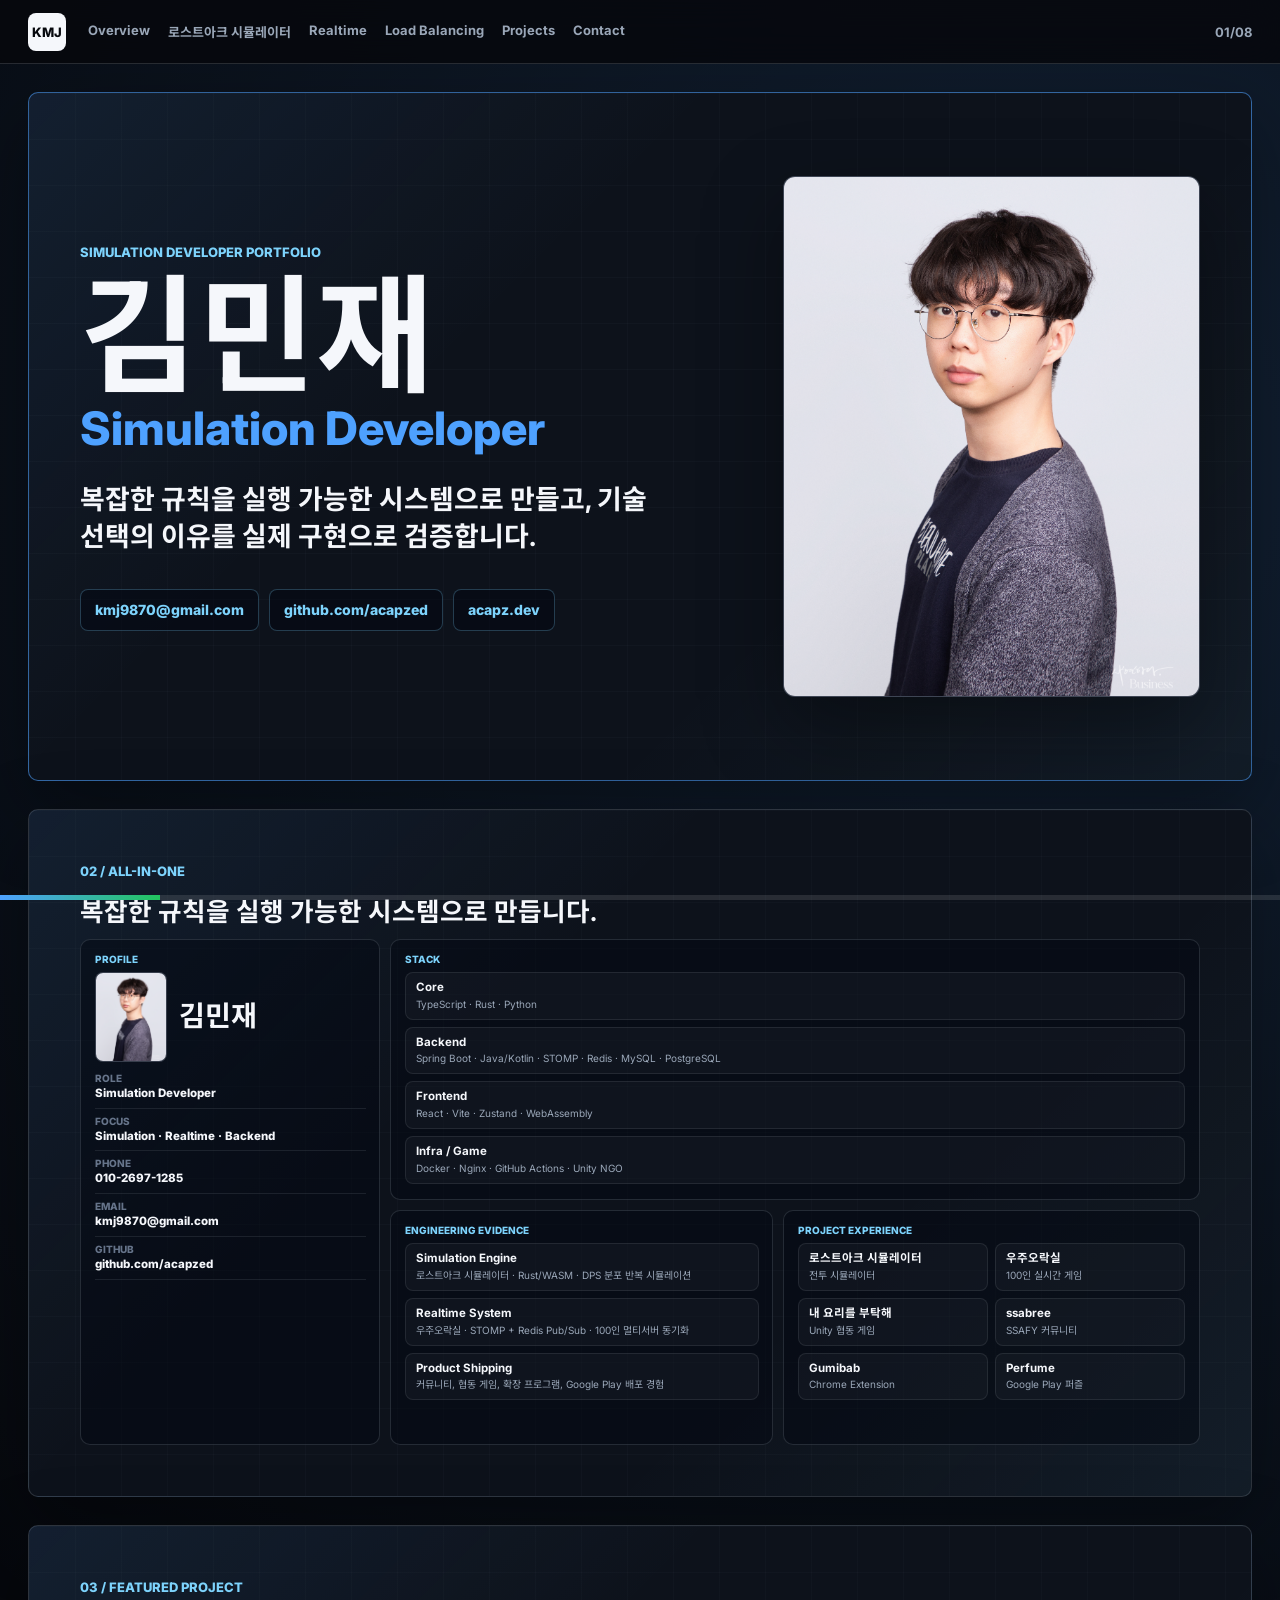
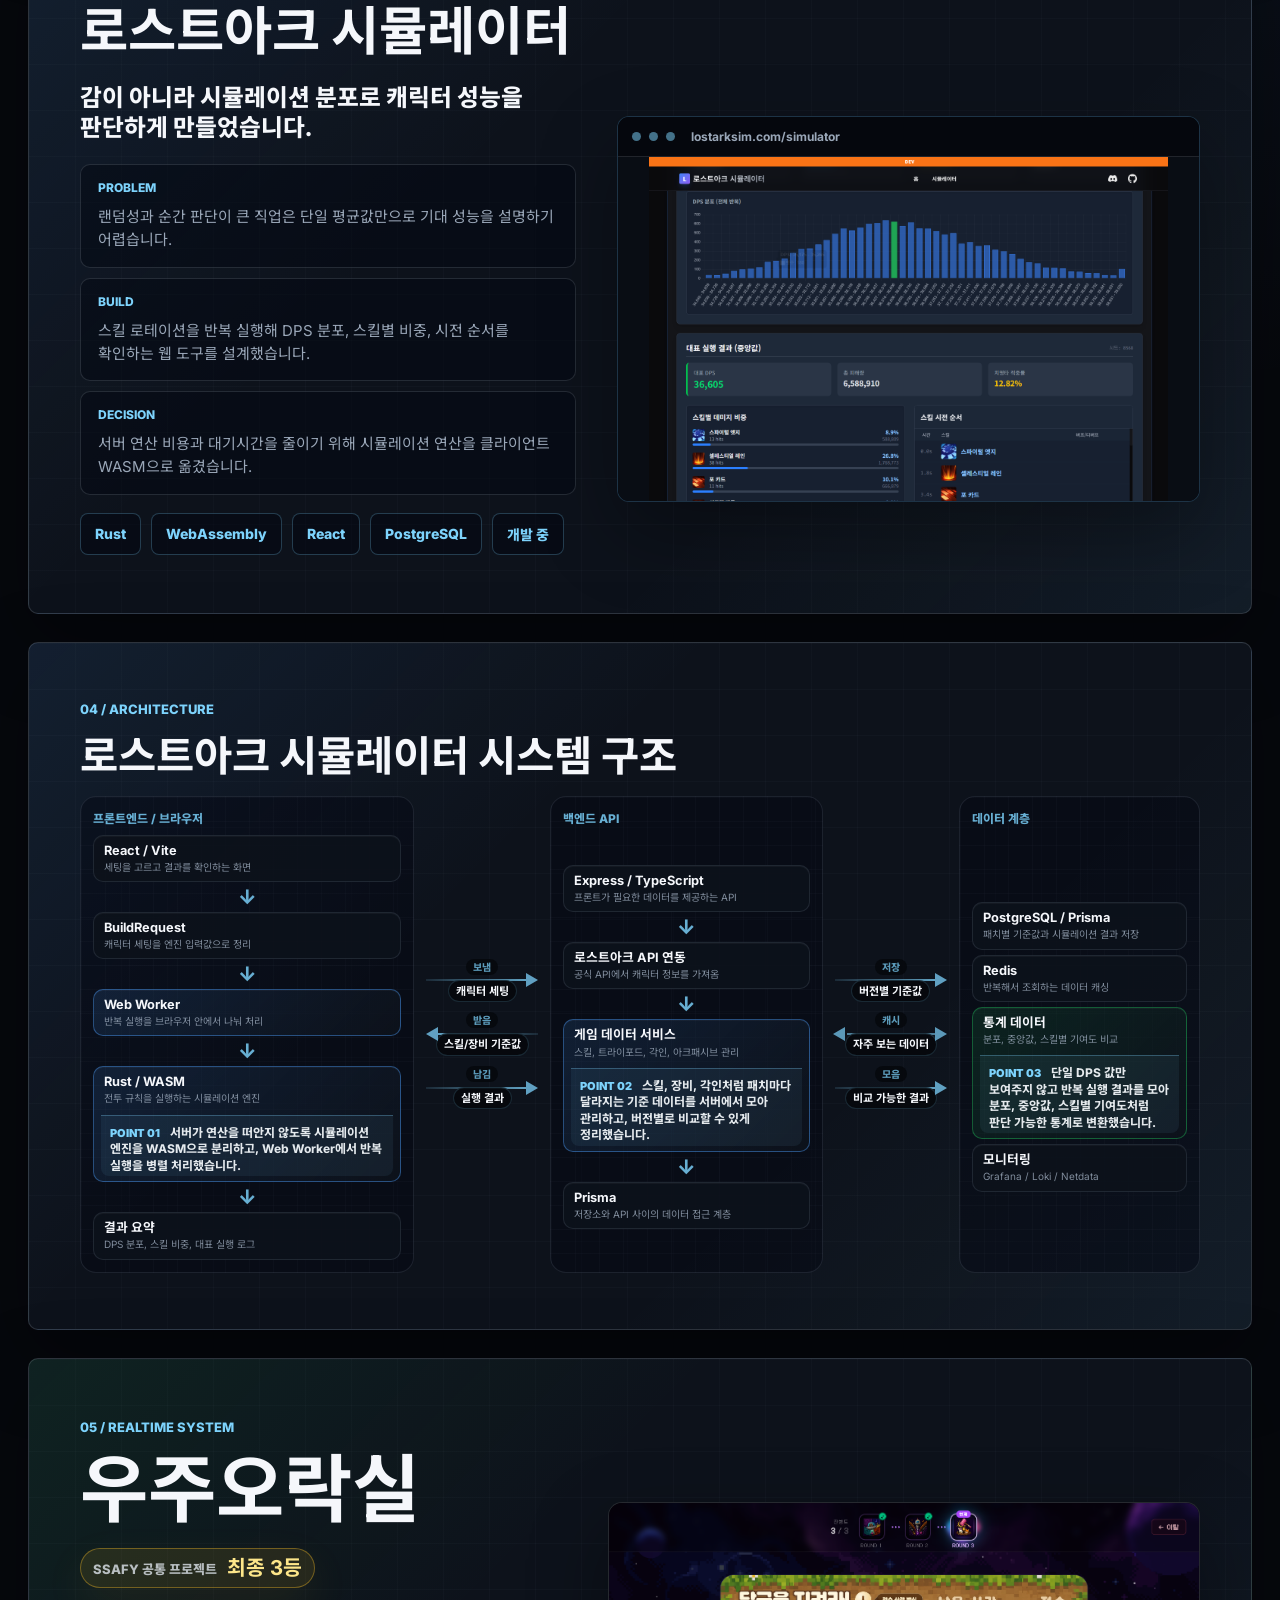
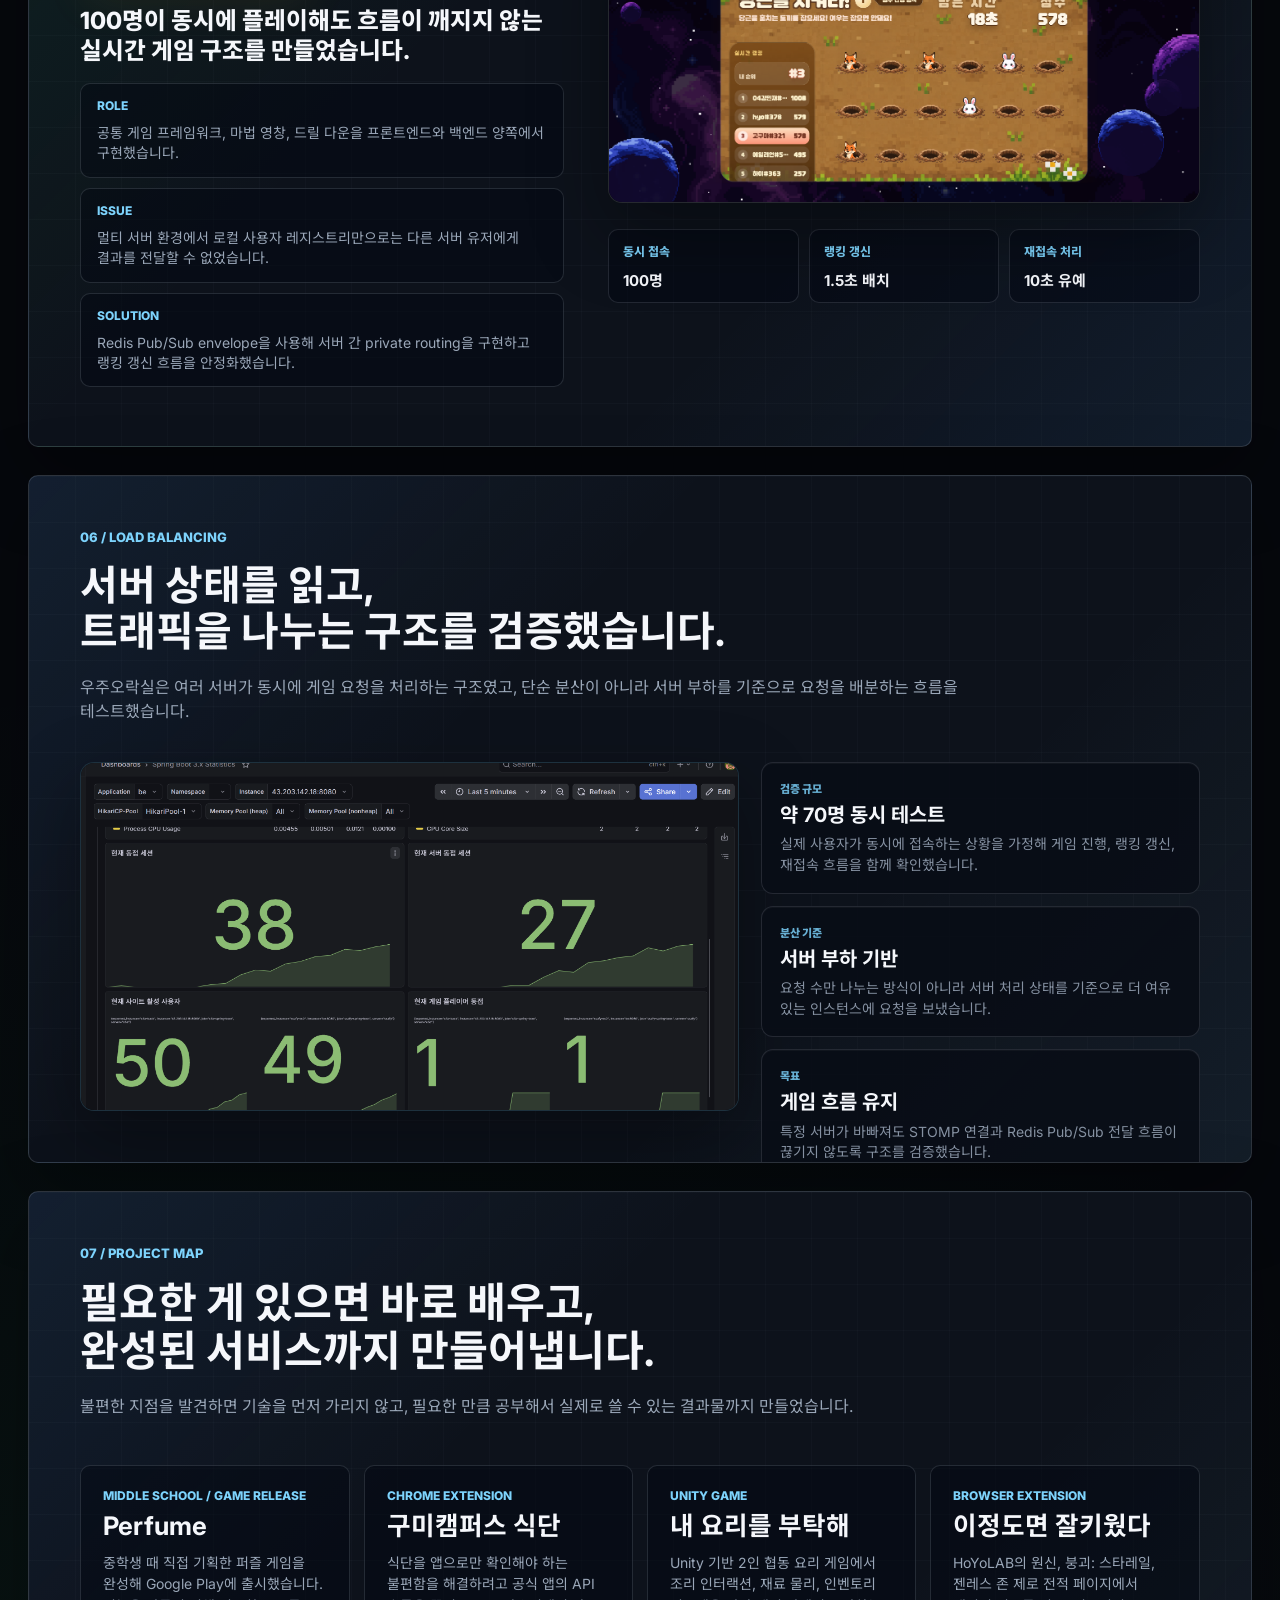
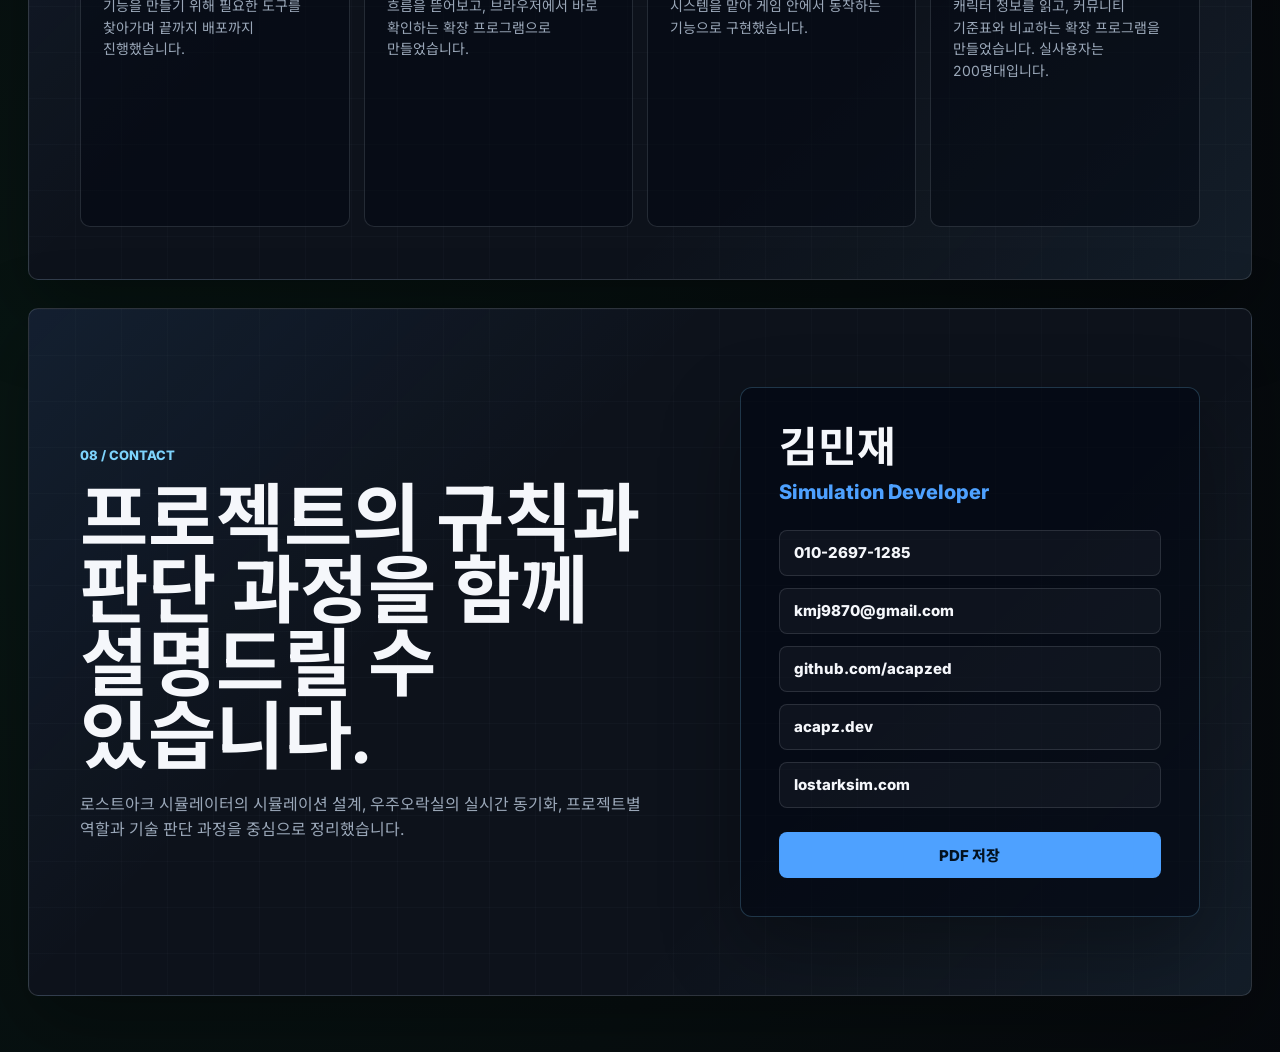
==== commit 3a931194: "Redesign portfolio slides" ====
--- a/index.html
+++ b/index.html
@@ -3,1929 +3,329 @@
   <head>
     <meta charset="utf-8">
     <meta name="viewport" content="width=device-width, initial-scale=1">
-    <title>포트폴리오 — 김민재</title>
+    <title>포트폴리오 - 김민재</title>
     <link rel="preconnect" href="https://fonts.googleapis.com">
     <link rel="preconnect" href="https://fonts.gstatic.com" crossorigin>
     <link href="https://fonts.googleapis.com/css2?family=Inter:wght@400;500;600;700;800&family=Noto+Sans+KR:wght@400;500;700;800&display=swap" rel="stylesheet">
     <link rel="stylesheet" href="styles.css">
-    <style>
-      /* ── SSAFY Project Slides ── */
-
-      /* 우주오락실 메인 슬라이드 */
-      .uju-slide {
-        background: #0a0e1a;
-        color: #e8eaf6;
-        display: grid;
-        grid-template-rows: auto 1fr;
-        gap: 0;
-        overflow: hidden;
-        position: relative;
-      }
-      .uju-slide::before {
-        content: '';
-        position: absolute;
-        inset: 0;
-        background:
-          radial-gradient(ellipse 60% 40% at 80% 20%, rgba(99,102,241,.18) 0%, transparent 60%),
-          radial-gradient(ellipse 40% 50% at 10% 80%, rgba(167,139,250,.12) 0%, transparent 60%);
-        pointer-events: none;
-      }
-      .uju-header {
-        padding: 2.8rem 3.2rem 1.6rem;
-        position: relative;
-        z-index: 1;
-        border-bottom: 1px solid rgba(255,255,255,.06);
-        display: flex;
-        align-items: flex-end;
-        justify-content: space-between;
-        gap: 2rem;
-        flex-wrap: wrap;
-      }
-      .uju-header-left h2 {
-        font-size: clamp(1.8rem, 3.5vw, 2.6rem);
-        font-weight: 800;
-        margin: .4rem 0 .6rem;
-        line-height: 1.15;
-        color: #fff;
-      }
-      .uju-header-left h2 em {
-        font-style: normal;
-        color: #818cf8;
-      }
-      .uju-header-left p {
-        font-size: .88rem;
-        color: #94a3b8;
-        max-width: 48ch;
-        line-height: 1.6;
-      }
-      .uju-role-badge {
-        display: flex;
-        flex-direction: column;
-        align-items: flex-end;
-        gap: .35rem;
-        flex-shrink: 0;
-      }
-      .uju-role-badge .badge-row {
-        display: flex;
-        gap: .4rem;
-        flex-wrap: wrap;
-        justify-content: flex-end;
-      }
-      .uju-role-badge .bdg {
-        font-size: .72rem;
-        font-weight: 600;
-        padding: .25rem .7rem;
-        border-radius: 99px;
-        letter-spacing: .02em;
-        text-transform: uppercase;
-      }
-      .bdg-primary { background: rgba(99,102,241,.25); color: #a5b4fc; border: 1px solid rgba(99,102,241,.4); }
-      .bdg-secondary { background: rgba(255,255,255,.06); color: #94a3b8; border: 1px solid rgba(255,255,255,.1); }
-      .uju-body {
-        display: grid;
-        grid-template-columns: 1fr 1fr;
-        gap: 0;
-        position: relative;
-        z-index: 1;
-        overflow: hidden;
-      }
-      .uju-features {
-        padding: 1.6rem 3.2rem 2rem;
-        display: flex;
-        flex-direction: column;
-        gap: 1rem;
-        border-right: 1px solid rgba(255,255,255,.06);
-      }
-      .uju-feature-row {
-        display: grid;
-        grid-template-columns: 2.4rem 1fr;
-        gap: .6rem .8rem;
-        align-items: start;
-      }
-      .uju-feature-row .feat-num {
-        font-size: .68rem;
-        font-weight: 700;
-        color: #6366f1;
-        padding-top: .15rem;
-        letter-spacing: .05em;
-      }
-      .uju-feature-row h4 {
-        font-size: .84rem;
-        font-weight: 700;
-        color: #c7d2fe;
-        margin: 0 0 .2rem;
-      }
-      .uju-feature-row p {
-        font-size: .78rem;
-        color: #64748b;
-        line-height: 1.55;
-        margin: 0;
-        grid-column: 2;
-      }
-      .uju-right {
-        padding: 1.6rem 2.4rem 2rem;
-        display: flex;
-        flex-direction: column;
-        gap: 1.2rem;
-      }
-      .uju-games-label {
-        font-size: .7rem;
-        font-weight: 700;
-        text-transform: uppercase;
-        letter-spacing: .08em;
-        color: #475569;
-        margin-bottom: .2rem;
-      }
-      .uju-games-grid {
-        display: grid;
-        grid-template-columns: repeat(4, 1fr);
-        gap: .3rem;
-      }
-      .uju-games-grid .game-chip {
-        font-size: .68rem;
-        padding: .3rem .5rem;
-        background: rgba(255,255,255,.04);
-        border: 1px solid rgba(255,255,255,.08);
-        border-radius: 4px;
-        color: #94a3b8;
-        text-align: center;
-        line-height: 1.3;
-      }
-      .uju-games-grid .game-chip.mine {
-        background: rgba(99,102,241,.15);
-        border-color: rgba(99,102,241,.35);
-        color: #a5b4fc;
-        font-weight: 600;
-      }
-      .uju-stack-row {
-        display: flex;
-        flex-wrap: wrap;
-        gap: .3rem;
-        margin-top: auto;
-      }
-      .uju-stack-row span {
-        font-size: .68rem;
-        padding: .2rem .55rem;
-        background: rgba(255,255,255,.05);
-        border: 1px solid rgba(255,255,255,.08);
-        border-radius: 3px;
-        color: #64748b;
-      }
-      .uju-meta-row {
-        display: flex;
-        gap: 1.5rem;
-        font-size: .78rem;
-        color: #475569;
-        padding-top: .4rem;
-        border-top: 1px solid rgba(255,255,255,.05);
-      }
-      .uju-meta-row strong { color: #94a3b8; margin-right: .3rem; }
-
-      /* 우주오락실 트러블슈팅 슬라이드 */
-      .uju-ts-slide {
-        background: #0a0e1a;
-        color: #e8eaf6;
-        position: relative;
-        overflow: hidden;
-      }
-      .uju-ts-slide::before {
-        content: '';
-        position: absolute;
-        inset: 0;
-        background: radial-gradient(ellipse 50% 60% at 15% 50%, rgba(99,102,241,.1) 0%, transparent 60%);
-        pointer-events: none;
-      }
-      .ts-table {
-        width: 100%;
-        border-collapse: collapse;
-        font-size: .78rem;
-        position: relative;
-        z-index: 1;
-      }
-      .ts-table thead tr {
-        border-bottom: 1px solid rgba(99,102,241,.3);
-      }
-      .ts-table thead th {
-        text-align: left;
-        font-size: .68rem;
-        font-weight: 700;
-        text-transform: uppercase;
-        letter-spacing: .07em;
-        color: #6366f1;
-        padding: .5rem .8rem;
-      }
-      .ts-table tbody tr {
-        border-bottom: 1px solid rgba(255,255,255,.05);
-        transition: background .15s;
-      }
-      .ts-table tbody tr:hover { background: rgba(99,102,241,.07); }
-      .ts-table tbody td {
-        padding: .7rem .8rem;
-        vertical-align: top;
-        color: #94a3b8;
-        line-height: 1.5;
-      }
-      .ts-table tbody td:first-child {
-        color: #818cf8;
-        font-weight: 600;
-        white-space: nowrap;
-        font-size: .73rem;
-      }
-      .ts-table tbody td:last-child { color: #64748b; font-size: .74rem; }
-      .ts-diag { color: #fbbf24 !important; }
-      .ts-sol { color: #34d399 !important; }
-      .ts-slide-wrap {
-        padding: 2rem 3.2rem 2.2rem;
-        display: flex;
-        flex-direction: column;
-        height: 100%;
-        box-sizing: border-box;
-        gap: 1.2rem;
-        position: relative;
-        z-index: 1;
-      }
-      .ts-arch-row {
-        display: grid;
-        grid-template-columns: repeat(3, 1fr);
-        gap: .8rem;
-        margin-top: .4rem;
-      }
-      .ts-arch-card {
-        background: rgba(255,255,255,.03);
-        border: 1px solid rgba(255,255,255,.07);
-        border-radius: 6px;
-        padding: .9rem 1rem;
-      }
-      .ts-arch-card .arch-label {
-        font-size: .65rem;
-        font-weight: 700;
-        text-transform: uppercase;
-        letter-spacing: .07em;
-        color: #6366f1;
-        margin-bottom: .35rem;
-      }
-      .ts-arch-card p {
-        font-size: .74rem;
-        color: #64748b;
-        line-height: 1.55;
-        margin: 0;
-      }
-      .ts-arch-card strong { color: #94a3b8; display: block; margin-bottom: .2rem; font-size: .78rem; }
-
-      /* 내 요리를 부탁해 */
-      .cooking-slide {
-        background: #0f0a05;
-        color: #f5ebe0;
-        position: relative;
-        overflow: hidden;
-      }
-      .cooking-slide::before {
-        content: '';
-        position: absolute;
-        inset: 0;
-        background:
-          radial-gradient(ellipse 55% 45% at 85% 15%, rgba(251,146,60,.12) 0%, transparent 55%),
-          radial-gradient(ellipse 40% 50% at 5% 85%, rgba(217,119,6,.08) 0%, transparent 55%);
-        pointer-events: none;
-      }
-      .cooking-layout {
-        display: grid;
-        grid-template-columns: 1fr 1fr;
-        height: 100%;
-        position: relative;
-        z-index: 1;
-      }
-      .cooking-left {
-        padding: 2.6rem 2.4rem 2.2rem 3.2rem;
-        display: flex;
-        flex-direction: column;
-        gap: 1rem;
-        border-right: 1px solid rgba(255,255,255,.05);
-      }
-      .cooking-left h2 {
-        font-size: clamp(1.6rem, 3vw, 2.2rem);
-        font-weight: 800;
-        color: #fff;
-        line-height: 1.15;
-        margin: .3rem 0 .3rem;
-      }
-      .cooking-left h2 em {
-        font-style: normal;
-        color: #fb923c;
-      }
-      .cooking-left > p {
-        font-size: .83rem;
-        color: #a16207;
-        line-height: 1.65;
-        max-width: 46ch;
-      }
-      .role-block {
-        background: rgba(251,146,60,.08);
-        border: 1px solid rgba(251,146,60,.2);
-        border-radius: 8px;
-        padding: 1rem 1.2rem;
-      }
-      .role-block .role-title {
-        font-size: .68rem;
-        font-weight: 700;
-        text-transform: uppercase;
-        letter-spacing: .07em;
-        color: #f97316;
-        margin-bottom: .6rem;
-      }
-      .role-block ul {
-        margin: 0;
-        padding: 0 0 0 1rem;
-        list-style: none;
-        display: flex;
-        flex-direction: column;
-        gap: .35rem;
-      }
-      .role-block ul li {
-        font-size: .78rem;
-        color: #d97706;
-        line-height: 1.5;
-        position: relative;
-        padding-left: .8rem;
-      }
-      .role-block ul li::before {
-        content: '→';
-        position: absolute;
-        left: -.2rem;
-        color: #f97316;
-        font-size: .7rem;
-      }
-      .cooking-meta {
-        display: flex;
-        gap: 1.4rem;
-        font-size: .76rem;
-        color: #92400e;
-        padding-top: .4rem;
-        border-top: 1px solid rgba(255,255,255,.05);
-        margin-top: auto;
-      }
-      .cooking-meta strong { color: #d97706; margin-right: .3rem; }
-      .cooking-right {
-        padding: 2.2rem 3.2rem 2.2rem 2.4rem;
-        display: flex;
-        flex-direction: column;
-        gap: 1.1rem;
-      }
-      .player-card {
-        background: rgba(255,255,255,.03);
-        border: 1px solid rgba(255,255,255,.07);
-        border-radius: 8px;
-        padding: 1rem 1.2rem;
-        flex: 1;
-      }
-      .player-card.active {
-        background: rgba(251,146,60,.07);
-        border-color: rgba(251,146,60,.25);
-      }
-      .player-card .player-label {
-        font-size: .65rem;
-        font-weight: 700;
-        text-transform: uppercase;
-        letter-spacing: .07em;
-        margin-bottom: .5rem;
-      }
-      .player-card.active .player-label { color: #f97316; }
-      .player-card:not(.active) .player-label { color: #475569; }
-      .player-card h4 { font-size: .88rem; font-weight: 700; margin: 0 0 .4rem; }
-      .player-card.active h4 { color: #fed7aa; }
-      .player-card:not(.active) h4 { color: #64748b; }
-      .player-card p { font-size: .75rem; line-height: 1.55; margin: 0; }
-      .player-card.active p { color: #92400e; }
-      .player-card:not(.active) p { color: #334155; }
-      .cooking-tech {
-        display: flex;
-        flex-wrap: wrap;
-        gap: .3rem;
-      }
-      .cooking-tech span {
-        font-size: .68rem;
-        padding: .22rem .55rem;
-        background: rgba(255,255,255,.04);
-        border: 1px solid rgba(255,255,255,.07);
-        border-radius: 3px;
-        color: #78350f;
-      }
-
-      /* ssabree */
-      .ssabree-slide {
-        background: #f8faff;
-        color: #1e293b;
-        position: relative;
-        overflow: hidden;
-      }
-      .ssabree-slide::before {
-        content: '';
-        position: absolute;
-        inset: 0;
-        background:
-          radial-gradient(ellipse 50% 40% at 90% 10%, rgba(59,130,246,.08) 0%, transparent 55%),
-          radial-gradient(ellipse 35% 45% at 5% 90%, rgba(99,102,241,.06) 0%, transparent 55%);
-        pointer-events: none;
-      }
-      .ssabree-layout {
-        display: grid;
-        grid-template-columns: 1fr 1fr;
-        height: 100%;
-        position: relative;
-        z-index: 1;
-      }
-      .ssabree-left {
-        padding: 2.6rem 2.4rem 2.2rem 3.2rem;
-        display: flex;
-        flex-direction: column;
-        gap: 1rem;
-        border-right: 1px solid rgba(0,0,0,.06);
-      }
-      .ssabree-left h2 {
-        font-size: clamp(1.6rem, 3vw, 2.3rem);
-        font-weight: 800;
-        color: #0f172a;
-        margin: .3rem 0 .3rem;
-        line-height: 1.15;
-      }
-      .ssabree-left h2 em {
-        font-style: normal;
-        color: #3b82f6;
-      }
-      .ssabree-left > p {
-        font-size: .83rem;
-        color: #64748b;
-        line-height: 1.65;
-        max-width: 46ch;
-      }
-      .role-block-light {
-        background: rgba(59,130,246,.06);
-        border: 1px solid rgba(59,130,246,.15);
-        border-radius: 8px;
-        padding: 1rem 1.2rem;
-      }
-      .role-block-light .role-title {
-        font-size: .68rem;
-        font-weight: 700;
-        text-transform: uppercase;
-        letter-spacing: .07em;
-        color: #3b82f6;
-        margin-bottom: .6rem;
-      }
-      .role-block-light ul {
-        margin: 0;
-        padding: 0;
-        list-style: none;
-        display: flex;
-        flex-direction: column;
-        gap: .35rem;
-      }
-      .role-block-light ul li {
-        font-size: .78rem;
-        color: #1e40af;
-        line-height: 1.5;
-        padding-left: .8rem;
-        position: relative;
-      }
-      .role-block-light ul li::before {
-        content: '→';
-        position: absolute;
-        left: -.2rem;
-        color: #3b82f6;
-        font-size: .7rem;
-      }
-      .ssabree-meta {
-        display: flex;
-        gap: 1.4rem;
-        font-size: .76rem;
-        color: #94a3b8;
-        padding-top: .4rem;
-        border-top: 1px solid rgba(0,0,0,.06);
-        margin-top: auto;
-      }
-      .ssabree-meta strong { color: #475569; margin-right: .3rem; }
-      .ssabree-right {
-        padding: 2.2rem 3.2rem 2.2rem 2.4rem;
-        display: flex;
-        flex-direction: column;
-        gap: 1rem;
-      }
-      .ssabree-feature-list {
-        display: flex;
-        flex-direction: column;
-        gap: .6rem;
-        flex: 1;
-      }
-      .ssabree-feature-item {
-        display: flex;
-        gap: .8rem;
-        align-items: flex-start;
-        padding: .7rem .9rem;
-        background: rgba(255,255,255,.7);
-        border: 1px solid rgba(0,0,0,.06);
-        border-radius: 6px;
-      }
-      .ssabree-feature-item .feat-icon {
-        font-size: .9rem;
-        flex-shrink: 0;
-        margin-top: .05rem;
-      }
-      .ssabree-feature-item h4 {
-        font-size: .8rem;
-        font-weight: 700;
-        color: #1e293b;
-        margin: 0 0 .2rem;
-      }
-      .ssabree-feature-item p {
-        font-size: .73rem;
-        color: #64748b;
-        margin: 0;
-        line-height: 1.5;
-      }
-      .ssabree-tech {
-        display: flex;
-        flex-wrap: wrap;
-        gap: .3rem;
-        padding-top: .6rem;
-        border-top: 1px solid rgba(0,0,0,.06);
-      }
-      .ssabree-tech span {
-        font-size: .68rem;
-        padding: .22rem .55rem;
-        background: rgba(59,130,246,.08);
-        border: 1px solid rgba(59,130,246,.15);
-        border-radius: 3px;
-        color: #1d4ed8;
-      }
-
-      /* Side Projects */
-      .side-slide {
-        background: #0c0c0c;
-        color: #e2e8f0;
-        position: relative;
-        overflow: hidden;
-      }
-      .side-slide::before {
-        content: '';
-        position: absolute;
-        inset: 0;
-        background:
-          radial-gradient(ellipse 40% 30% at 20% 20%, rgba(168,85,247,.1) 0%, transparent 55%),
-          radial-gradient(ellipse 35% 40% at 80% 80%, rgba(236,72,153,.07) 0%, transparent 55%);
-        pointer-events: none;
-      }
-      .side-layout {
-        display: grid;
-        grid-template-rows: auto 1fr;
-        gap: 0;
-        height: 100%;
-        position: relative;
-        z-index: 1;
-      }
-      .side-header {
-        padding: 2.4rem 3.2rem 1.4rem;
-        border-bottom: 1px solid rgba(255,255,255,.05);
-      }
-      .side-header h2 {
-        font-size: clamp(1.4rem, 2.8vw, 2rem);
-        font-weight: 800;
-        color: #fff;
-        margin: .3rem 0 .4rem;
-      }
-      .side-header p {
-        font-size: .82rem;
-        color: #475569;
-        max-width: 60ch;
-      }
-      .side-cards {
-        display: grid;
-        grid-template-columns: repeat(3, 1fr);
-        gap: 0;
-        padding: 1.4rem 3.2rem 2rem;
-        align-content: start;
-      }
-      .side-card {
-        padding: 1.2rem 1.4rem;
-        border-right: 1px solid rgba(255,255,255,.05);
-        display: flex;
-        flex-direction: column;
-        gap: .6rem;
-      }
-      .side-card:last-child { border-right: none; }
-      .side-card .sc-kicker {
-        font-size: .65rem;
-        font-weight: 700;
-        text-transform: uppercase;
-        letter-spacing: .08em;
-        color: #6366f1;
-      }
-      .side-card h3 {
-        font-size: 1.3rem;
-        font-weight: 800;
-        color: #fff;
-        margin: 0;
-        line-height: 1.1;
-      }
-      .side-card p {
-        font-size: .77rem;
-        color: #475569;
-        line-height: 1.6;
-        margin: 0;
-        flex: 1;
-      }
-      .side-card .sc-highlight {
-        background: rgba(255,255,255,.04);
-        border: 1px solid rgba(255,255,255,.07);
-        border-radius: 4px;
-        padding: .5rem .7rem;
-        font-size: .72rem;
-        color: #64748b;
-        line-height: 1.5;
-      }
-      .side-card .sc-highlight strong {
-        display: block;
-        color: #94a3b8;
-        margin-bottom: .15rem;
-        font-size: .68rem;
-        text-transform: uppercase;
-        letter-spacing: .05em;
-      }
-      .side-card .sc-tags {
-        display: flex;
-        flex-wrap: wrap;
-        gap: .25rem;
-      }
-      .side-card .sc-tags span {
-        font-size: .65rem;
-        padding: .18rem .5rem;
-        background: rgba(255,255,255,.04);
-        border: 1px solid rgba(255,255,255,.07);
-        border-radius: 3px;
-        color: #334155;
-      }
-      .sc-link {
-        font-size: .72rem;
-        color: #818cf8;
-        text-decoration: none;
-        display: inline-flex;
-        align-items: center;
-        gap: .25rem;
-      }
-      .sc-link:hover { color: #a5b4fc; }
-
-
-
-      /* ── Final Closing Slide + PDF Export ── */
-      .closing {
-        position: relative;
-        overflow: hidden;
-        display: grid;
-        place-items: stretch;
-        text-align: left;
-        background:
-          radial-gradient(circle at 76% 28%, rgba(30, 123, 255, 0.24), transparent 30%),
-          radial-gradient(circle at 18% 82%, rgba(96, 165, 250, 0.14), transparent 31%),
-          linear-gradient(135deg, rgba(2, 7, 16, 0.98), rgba(7, 16, 31, 0.96)),
-          #03070d;
-      }
-      .closing::before {
-        content: "";
-        position: absolute;
-        inset: 0;
-        background:
-          linear-gradient(rgba(96, 165, 250, 0.05) 1px, transparent 1px),
-          linear-gradient(90deg, rgba(96, 165, 250, 0.05) 1px, transparent 1px);
-        background-size: 52px 52px;
-        opacity: .72;
-        pointer-events: none;
-      }
-      .closing::after {
-        content: "";
-        position: absolute;
-        right: -110px;
-        bottom: -170px;
-        width: 520px;
-        height: 520px;
-        border: 1px solid rgba(30, 123, 255, 0.34);
-        border-radius: 50%;
-        box-shadow:
-          0 0 0 24px rgba(30, 123, 255, 0.055),
-          0 0 0 52px rgba(30, 123, 255, 0.035),
-          0 0 80px rgba(30, 123, 255, 0.16);
-        pointer-events: none;
-      }
-      .closing-inner {
-        position: relative;
-        z-index: 1;
-        display: grid;
-        grid-template-columns: minmax(0, 1.06fr) minmax(360px, .74fr);
-        gap: clamp(34px, 5vw, 76px);
-        align-items: center;
-        width: 100%;
-        max-width: none;
-        height: 100%;
-      }
-      .closing-main h2 {
-        max-width: 980px;
-        margin: 0 0 26px;
-        font-size: clamp(46px, 6.2vw, 90px);
-        line-height: .96;
-        color: var(--ink);
-        text-shadow: 0 20px 48px rgba(0, 0, 0, .42);
-      }
-      .closing-main h2 span {
-        display: block;
-        color: var(--accent);
-        text-shadow: 0 0 30px rgba(30, 123, 255, .42);
-      }
-      .closing-main p {
-        max-width: 820px;
-        margin: 0 0 34px;
-        color: var(--muted);
-        font-size: clamp(18px, 1.55vw, 24px);
-        line-height: 1.52;
-      }
-      .closing-proof {
-        display: grid;
-        grid-template-columns: repeat(3, minmax(0, 1fr));
-        gap: 14px;
-        max-width: 900px;
-      }
-      .closing-proof article {
-        min-height: 132px;
-        padding: 18px 18px 17px;
-        border: 1px solid rgba(96, 165, 250, .22);
-        border-radius: 10px;
-        background: rgba(5, 14, 30, .7);
-        box-shadow: inset 0 1px 0 rgba(255,255,255,.055);
-      }
-      .closing-proof small {
-        display: block;
-        margin-bottom: 12px;
-        color: var(--accent-2);
-        font-size: 11px;
-        font-weight: 800;
-        text-transform: uppercase;
-      }
-      .closing-proof strong {
-        display: block;
-        margin-bottom: 8px;
-        color: var(--ink);
-        font-size: clamp(17px, 1.45vw, 22px);
-        line-height: 1.15;
-      }
-      .closing-proof span {
-        color: var(--muted);
-        font-size: 13px;
-        line-height: 1.45;
-      }
-      .closing-card {
-        align-self: stretch;
-        display: flex;
-        flex-direction: column;
-        justify-content: space-between;
-        padding: clamp(24px, 3vw, 38px);
-        border: 1px solid rgba(96, 165, 250, .26);
-        border-radius: 16px;
-        background:
-          radial-gradient(circle at 78% 12%, rgba(30, 123, 255, .2), transparent 30%),
-          rgba(3, 9, 18, .76);
-        box-shadow: 0 28px 70px rgba(0,0,0,.28), inset 0 1px 0 rgba(255,255,255,.06);
-      }
-      .closing-card-top {
-        display: grid;
-        gap: 10px;
-      }
-      .closing-card-top small {
-        color: var(--accent-2);
-        font-size: 12px;
-        font-weight: 800;
-        text-transform: uppercase;
-      }
-      .closing-card-top strong {
-        color: var(--ink);
-        font-size: clamp(28px, 3vw, 48px);
-        line-height: 1.02;
-      }
-      .contact-summary {
-        display: grid;
-        grid-template-columns: 1fr;
-        gap: 10px;
-        max-width: none;
-        margin: 34px 0 28px;
-      }
-      .contact-summary a,
-      .contact-summary span {
-        display: grid;
-        grid-template-columns: 84px minmax(0, 1fr);
-        gap: 14px;
-        align-items: center;
-        padding: 13px 15px;
-        border: 1px solid rgba(96, 165, 250, .2);
-        border-radius: 8px;
-        background: rgba(255,255,255,.045);
-        color: var(--ink);
-        font-size: 14px;
-        font-weight: 800;
-        text-decoration: none;
-      }
-      .contact-summary em {
-        color: var(--accent-2);
-        font-size: 11px;
-        font-style: normal;
-        font-weight: 800;
-        text-transform: uppercase;
-      }
-      .closing-links {
-        justify-content: flex-start;
-      }
-      .pdf-print-button {
-        cursor: pointer;
-        font: inherit;
-      }
-      .pdf-print-button:hover,
-      .secondary-link:hover,
-      .primary-link:hover {
-        border-color: rgba(96,165,250,.46);
-        filter: brightness(1.08);
-      }
-      .print-note {
-        margin-top: 14px;
-        color: #64748b;
-        font-size: 12px;
-        line-height: 1.45;
-      }
-      @media print {
-        @page { size: 16in 9in; margin: 0; }
-        .deck-topbar,
-        .progress,
-        .closing-links,
-        .print-note { display: none !important; }
-        body { background: #03070d !important; }
-        .deck { padding: 0 !important; }
-        .slide {
-          width: 16in !important;
-          height: 9in !important;
-          min-height: 9in !important;
-          margin: 0 !important;
-          border: 0 !important;
-          border-radius: 0 !important;
-          box-shadow: none !important;
-          page-break-after: always;
-          break-after: page;
-        }
-        .slide:last-of-type { page-break-after: auto; break-after: auto; }
-      }
-
-      /* Shared util overrides for eyebrow in dark slides */
-      .uju-slide .eyebrow,
-      .uju-ts-slide .eyebrow,
-      .cooking-slide .eyebrow,
-      .side-slide .eyebrow {
-        color: #6366f1;
-      }
-      .ssabree-slide .eyebrow { color: #3b82f6; }
-      /* ── 06–10 Style Alignment Overrides ──
-         Keep each project's character, but bring typography, dark surface,
-         grid texture, card density, and blue-accent hierarchy closer to slides 01–05. */
-      .uju-slide,
-      .uju-ts-slide,
-      .cooking-slide,
-      .ssabree-slide,
-      .side-slide {
-        padding: 0;
-        background:
-          radial-gradient(circle at 78% 20%, rgba(30, 123, 255, 0.18), transparent 28%),
-          radial-gradient(circle at 14% 84%, rgba(96, 165, 250, 0.11), transparent 30%),
-          linear-gradient(135deg, rgba(2, 7, 16, 0.98), rgba(7, 16, 31, 0.96)),
-          #03070d;
-        color: var(--ink);
-      }
-
-      .uju-slide::before,
-      .uju-ts-slide::before,
-      .cooking-slide::before,
-      .ssabree-slide::before,
-      .side-slide::before {
-        content: "";
-        position: absolute;
-        inset: 0;
-        background:
-          linear-gradient(rgba(96, 165, 250, 0.045) 1px, transparent 1px),
-          linear-gradient(90deg, rgba(96, 165, 250, 0.045) 1px, transparent 1px);
-        background-size: 52px 52px;
-        opacity: 0.68;
-        pointer-events: none;
-      }
-
-      .cooking-slide::after,
-      .side-slide::after,
-      .ssabree-slide::after {
-        content: "";
-        position: absolute;
-        right: -160px;
-        bottom: -180px;
-        width: 460px;
-        height: 460px;
-        border: 1px solid rgba(96, 165, 250, 0.22);
-        border-radius: 50%;
-        box-shadow:
-          0 0 0 22px rgba(30, 123, 255, 0.045),
-          0 0 0 52px rgba(30, 123, 255, 0.028);
-        pointer-events: none;
-      }
-
-      .uju-slide .eyebrow,
-      .uju-ts-slide .eyebrow,
-      .cooking-slide .eyebrow,
-      .ssabree-slide .eyebrow,
-      .side-slide .eyebrow {
-        color: var(--accent-2) !important;
-        font-size: 13px !important;
-        font-weight: 800 !important;
-        letter-spacing: 0 !important;
-        text-transform: uppercase !important;
-      }
-
-      /* 06 — Uju: party-game tone, but same deck structure */
-      .uju-header {
-        padding: clamp(32px, 4vw, 54px) clamp(34px, 5vw, 66px) clamp(20px, 3vw, 34px);
-        border-bottom: 1px solid rgba(96, 165, 250, 0.18);
-        align-items: flex-start;
-      }
-      .uju-header-left h2 {
-        max-width: 1120px;
-        font-size: clamp(42px, 5.4vw, 78px);
-        line-height: 0.98;
-        letter-spacing: 0;
-        color: var(--ink);
-        text-shadow: 0 18px 44px rgba(0, 0, 0, 0.38);
-      }
-      .uju-header-left h2 em {
-        display: block;
-        margin-top: 8px;
-        color: var(--accent);
-        text-shadow: 0 0 30px rgba(30, 123, 255, 0.34);
-      }
-      .uju-header-left p:not(.eyebrow) {
-        max-width: 760px;
-        color: var(--muted);
-        font-size: clamp(16px, 1.3vw, 20px);
-        line-height: 1.55;
-      }
-      .uju-role-badge { padding-top: 8px; }
-      .uju-role-badge .bdg,
-      .lostark-meta span,
-      .side-card .sc-tags span,
-      .cooking-tech span,
-      .ssabree-tech span {
-        border-radius: 999px;
-        font-size: 12px;
-        font-weight: 800;
-      }
-      .bdg-primary {
-        background: rgba(30, 123, 255, 0.12);
-        border-color: rgba(96, 165, 250, 0.32);
-        color: var(--accent-2);
-      }
-      .bdg-secondary {
-        background: rgba(3, 9, 18, 0.7);
-        border-color: rgba(96, 165, 250, 0.18);
-        color: var(--muted);
-      }
-      .uju-body {
-        grid-template-columns: minmax(0, 0.98fr) minmax(380px, 0.82fr);
-        height: calc(100% - 210px);
-      }
-      .uju-features,
-      .uju-right {
-        padding: clamp(22px, 3vw, 36px) clamp(34px, 5vw, 66px) clamp(28px, 3.6vw, 46px);
-      }
-      .uju-features { gap: 14px; border-right: 1px solid rgba(96, 165, 250, 0.16); }
-      .uju-feature-row {
-        grid-template-columns: 58px minmax(0, 1fr);
-        gap: 0 16px;
-        padding: 14px 0;
-        border-top: 1px solid rgba(96, 165, 250, 0.12);
-      }
-      .uju-feature-row:first-child { border-top: 0; }
-      .uju-feature-row .feat-num {
-        display: grid;
-        place-items: center;
-        width: 44px;
-        height: 44px;
-        border: 1px solid rgba(96, 165, 250, 0.4);
-        border-radius: 50%;
-        background: rgba(30, 123, 255, 0.1);
-        color: var(--accent-2);
-        box-shadow: 0 0 24px rgba(30, 123, 255, 0.18);
-      }
-      .uju-feature-row h4 {
-        color: var(--ink);
-        font-size: clamp(16px, 1.2vw, 20px);
-      }
-      .uju-feature-row p {
-        grid-column: 2;
-        color: var(--muted);
-        font-size: clamp(13px, 1vw, 16px);
-      }
-      .uju-games-label {
-        color: var(--accent-2);
-        font-size: 12px;
-        font-weight: 800;
-      }
-      .uju-games-grid { gap: 8px; }
-      .uju-games-grid .game-chip {
-        padding: 9px 8px;
-        border-color: rgba(96, 165, 250, 0.16);
-        border-radius: 8px;
-        background: rgba(5, 14, 30, 0.68);
-        color: var(--muted);
-        font-size: 13px;
-        font-weight: 700;
-      }
-      .uju-games-grid .game-chip.mine {
-        background: rgba(30, 123, 255, 0.16);
-        border-color: rgba(96, 165, 250, 0.42);
-        color: var(--ink);
-        box-shadow: inset 0 1px 0 rgba(255, 255, 255, 0.06);
-      }
-      .uju-right [style*="display:flex"] > div {
-        border-color: rgba(96, 165, 250, 0.16) !important;
-        border-radius: 8px !important;
-        background: rgba(5, 14, 30, 0.68) !important;
-        color: var(--muted) !important;
-        font-size: 14px !important;
-      }
-      .uju-meta-row {
-        flex-wrap: wrap;
-        gap: 12px 24px;
-        color: var(--muted);
-        border-top-color: rgba(96, 165, 250, 0.16);
-        font-size: 14px;
-      }
-      .uju-meta-row strong { color: var(--accent-2); }
-
-      /* 07 — Troubleshooting: technical decision slide language */
-      .ts-slide-wrap {
-        padding: clamp(32px, 4vw, 54px) clamp(34px, 5vw, 66px) clamp(28px, 3.8vw, 48px);
-        gap: 22px;
-      }
-      .ts-slide-wrap h2 {
-        max-width: 1120px;
-        font-size: clamp(36px, 4.8vw, 68px) !important;
-        line-height: 1.03 !important;
-        color: var(--ink) !important;
-      }
-      .ts-table {
-        overflow: hidden;
-        border: 1px solid rgba(96, 165, 250, 0.18);
-        border-radius: 12px;
-        background: rgba(5, 14, 30, 0.7);
-        border-collapse: separate;
-        border-spacing: 0;
-        box-shadow: inset 0 1px 0 rgba(255, 255, 255, 0.055);
-      }
-      .ts-table thead th {
-        padding: 14px 18px;
-        color: var(--accent-2);
-        font-size: 12px;
-      }
-      .ts-table tbody td {
-        padding: 16px 18px;
-        color: var(--muted);
-        font-size: 15px;
-      }
-      .ts-table tbody td:first-child {
-        color: var(--ink);
-        font-size: 14px;
-        font-weight: 800;
-      }
-      .ts-diag { color: #fbbf24 !important; }
-      .ts-sol { color: #8fb7ff !important; }
-      .ts-table code {
-        padding: 2px 5px;
-        border: 1px solid rgba(96, 165, 250, 0.18);
-        border-radius: 5px;
-        background: rgba(3, 9, 18, 0.82);
-        color: var(--ink);
-        font-family: ui-monospace, SFMono-Regular, Menlo, Consolas, monospace;
-        font-size: 0.9em;
-      }
-      .ts-arch-row { gap: 16px; }
-      .ts-arch-card {
-        padding: 20px 22px;
-        border-color: rgba(96, 165, 250, 0.2);
-        border-radius: 10px;
-        background: rgba(5, 14, 30, 0.7);
-      }
-      .ts-arch-card .arch-label { color: var(--accent-2); font-size: 12px; }
-      .ts-arch-card strong { color: var(--ink); font-size: 17px; }
-      .ts-arch-card p { color: var(--muted); font-size: 14px; }
-
-      /* 08 — Cooking: keep warm gameplay accent inside the same dark system */
-      .cooking-slide {
-        background:
-          radial-gradient(circle at 80% 18%, rgba(251, 146, 60, 0.14), transparent 27%),
-          radial-gradient(circle at 14% 84%, rgba(30, 123, 255, 0.11), transparent 30%),
-          linear-gradient(135deg, rgba(2, 7, 16, 0.98), rgba(8, 17, 31, 0.96)),
-          #03070d;
-      }
-      .cooking-layout,
-      .ssabree-layout {
-        grid-template-columns: minmax(0, 0.96fr) minmax(420px, 0.78fr);
-      }
-      .cooking-left,
-      .ssabree-left {
-        padding: clamp(34px, 4.3vw, 58px) clamp(30px, 4vw, 52px) clamp(30px, 4vw, 52px) clamp(34px, 5vw, 66px);
-        border-right: 1px solid rgba(96, 165, 250, 0.16);
-      }
-      .cooking-right,
-      .ssabree-right {
-        padding: clamp(34px, 4.3vw, 58px) clamp(34px, 5vw, 66px) clamp(30px, 4vw, 52px) clamp(30px, 4vw, 52px);
-      }
-      .cooking-left h2,
-      .ssabree-left h2 {
-        font-size: clamp(50px, 6.2vw, 92px);
-        line-height: 0.92;
-        color: var(--ink);
-        text-shadow: 0 18px 44px rgba(0, 0, 0, 0.38);
-      }
-      .cooking-left h2 em { color: #fb923c; }
-      .cooking-left > p,
-      .ssabree-left > p {
-        max-width: 760px;
-        color: var(--muted);
-        font-size: clamp(16px, 1.25vw, 20px);
-        line-height: 1.55;
-      }
-      .role-block,
-      .role-block-light,
-      .player-card,
-      .ssabree-feature-item,
-      .side-card .sc-highlight {
-        border-radius: 10px;
-        background: rgba(5, 14, 30, 0.7);
-        box-shadow: inset 0 1px 0 rgba(255, 255, 255, 0.055);
-      }
-      .role-block {
-        border-color: rgba(251, 146, 60, 0.28);
-        background: rgba(251, 146, 60, 0.075);
-      }
-      .role-block .role-title { color: #fb923c; }
-      .role-block ul li { color: #fed7aa; font-size: 15px; }
-      .cooking-meta,
-      .ssabree-meta {
-        border-top-color: rgba(96, 165, 250, 0.16);
-        color: var(--muted);
-        font-size: 14px;
-      }
-      .cooking-meta strong { color: #fb923c; }
-      .player-card {
-        border-color: rgba(96, 165, 250, 0.16);
-        padding: 22px 24px;
-      }
-      .player-card.active {
-        background: rgba(251, 146, 60, 0.09);
-        border-color: rgba(251, 146, 60, 0.34);
-      }
-      .player-card:not(.active) .player-label { color: var(--accent-2); }
-      .player-card.active .player-label { color: #fb923c; }
-      .player-card h4,
-      .player-card.active h4,
-      .player-card:not(.active) h4 { color: var(--ink); font-size: 20px; }
-      .player-card p,
-      .player-card.active p,
-      .player-card:not(.active) p { color: var(--muted); font-size: 15px; }
-      .cooking-right p[style] { color: #fb923c !important; font-size: 12px !important; }
-      .cooking-tech span {
-        border-color: rgba(251, 146, 60, 0.22);
-        background: rgba(251, 146, 60, 0.08);
-        color: #fed7aa;
-      }
-
-      /* 09 — ssabree: remove isolated light theme, keep community/product feel */
-      .ssabree-slide {
-        background:
-          radial-gradient(circle at 82% 18%, rgba(34, 211, 238, 0.13), transparent 27%),
-          radial-gradient(circle at 12% 84%, rgba(30, 123, 255, 0.12), transparent 30%),
-          linear-gradient(135deg, rgba(2, 7, 16, 0.98), rgba(7, 16, 31, 0.96)),
-          #03070d;
-      }
-      .ssabree-left h2 em { color: #22d3ee; }
-      .role-block-light {
-        border-color: rgba(34, 211, 238, 0.24);
-        background: rgba(34, 211, 238, 0.06);
-      }
-      .role-block-light .role-title { color: #22d3ee; }
-      .role-block-light ul li { color: #bae6fd; font-size: 15px; }
-      .role-block-light ul li::before { color: #22d3ee; }
-      .ssabree-meta strong { color: #22d3ee; }
-      .ssabree-right > p[style] { color: var(--accent-2) !important; font-size: 12px !important; }
-      .ssabree-feature-list { gap: 14px; }
-      .ssabree-feature-item {
-        gap: 16px;
-        padding: 18px 20px;
-        border-color: rgba(96, 165, 250, 0.16);
-      }
-      .ssabree-feature-item .feat-icon {
-        display: grid;
-        place-items: center;
-        width: 38px;
-        height: 38px;
-        border: 1px solid rgba(34, 211, 238, 0.28);
-        border-radius: 50%;
-        background: rgba(34, 211, 238, 0.08);
-        font-size: 16px;
-      }
-      .ssabree-feature-item h4 { color: var(--ink); font-size: 18px; }
-      .ssabree-feature-item p { color: var(--muted); font-size: 14px; }
-      .ssabree-tech {
-        border-top-color: rgba(96, 165, 250, 0.16);
-      }
-      .ssabree-tech span {
-        border-color: rgba(34, 211, 238, 0.22);
-        background: rgba(34, 211, 238, 0.07);
-        color: #bae6fd;
-      }
-
-      /* 10 — Side projects: keep fast-build energy, make it read like final project spread */
-      .side-slide {
-        background:
-          radial-gradient(circle at 80% 18%, rgba(168, 85, 247, 0.12), transparent 27%),
-          radial-gradient(circle at 14% 84%, rgba(30, 123, 255, 0.12), transparent 30%),
-          linear-gradient(135deg, rgba(2, 7, 16, 0.98), rgba(7, 16, 31, 0.96)),
-          #03070d;
-      }
-      .side-header {
-        padding: clamp(34px, 4.3vw, 58px) clamp(34px, 5vw, 66px) clamp(24px, 3.3vw, 42px);
-        border-bottom: 1px solid rgba(96, 165, 250, 0.16);
-      }
-      .side-header h2 {
-        max-width: 1080px;
-        font-size: clamp(42px, 5.2vw, 76px);
-        line-height: 1.02;
-        color: var(--ink);
-      }
-      .side-header p {
-        max-width: 760px;
-        color: var(--muted);
-        font-size: clamp(16px, 1.3vw, 20px);
-        line-height: 1.55;
-      }
-      .side-cards {
-        gap: 18px;
-        padding: clamp(24px, 3vw, 40px) clamp(34px, 5vw, 66px) clamp(30px, 4vw, 52px);
-      }
-      .side-card {
-        min-height: 0;
-        padding: 26px;
-        border: 1px solid rgba(96, 165, 250, 0.18);
-        border-radius: 12px;
-        background: rgba(5, 14, 30, 0.7);
-        box-shadow: inset 0 1px 0 rgba(255, 255, 255, 0.055);
-      }
-      .side-card .sc-kicker { color: #a78bfa; font-size: 12px; }
-      .side-card h3 {
-        color: var(--ink);
-        font-size: clamp(34px, 3.2vw, 54px);
-        line-height: 0.98;
-      }
-      .side-card p {
-        color: var(--muted);
-        font-size: 15px;
-      }
-      .side-card .sc-highlight {
-        border-color: rgba(96, 165, 250, 0.16);
-        color: var(--muted);
-        font-size: 14px;
-      }
-      .side-card .sc-highlight strong { color: var(--accent-2); }
-      .side-card .sc-tags span {
-        border-color: rgba(168, 85, 247, 0.22);
-        background: rgba(168, 85, 247, 0.07);
-        color: #ddd6fe;
-      }
-      .sc-link { color: var(--accent-2); font-size: 14px; font-weight: 800; }
-
-    </style>
   </head>
   <body>
-    <main class="deck" aria-label="Portfolio slide deck">
-      <nav class="deck-topbar" aria-label="Slide controls">
-        <div class="brand-mark" aria-label="Portfolio owner initials">KMJ</div>
-        <div class="slide-title" id="currentTitle">Landing</div>
-        <div class="controls">
-          <button class="icon-button" type="button" id="prevSlide" aria-label="Previous slide" title="Previous slide">
-            <span aria-hidden="true">‹</span>
-          </button>
-          <span class="counter"><span id="slideNumber">01</span>/<span id="slideTotal">11</span></span>
-          <button class="icon-button" type="button" id="nextSlide" aria-label="Next slide" title="Next slide">
-            <span aria-hidden="true">›</span>
-          </button>
-        </div>
+    <header class="topbar">
+      <a class="brand" href="#title" aria-label="첫 장으로 이동">KMJ</a>
+      <nav class="section-nav" aria-label="Portfolio sections">
+        <a href="#overview">Overview</a>
+        <a href="#lostarksim">로스트아크 시뮬레이터</a>
+        <a href="#realtime">Realtime</a>
+        <a href="#loadbalancing">Load Balancing</a>
+        <a href="#projects">Projects</a>
+        <a href="#contact">Contact</a>
       </nav>
-
-      <!-- ── 01 Landing ── -->
-      <section class="slide is-active cover cover-hero" data-title="Landing">
-        <div class="cover-kicker">
-          <span class="code-mark">&lt;/&gt;</span>
-          <span>Portfolio</span>
-        </div>
-        <div class="slide-grid cover-layout">
-          <div class="cover-copy">
-            <p class="eyebrow">realtime · wasm · simulation</p>
-            <h1>Kim Minjae —<span>Simulation Developer</span></h1>
-            <p class="lead">실제로 쓰이는 서비스와 데이터 기반 시뮬레이션 도구를 만듭니다.</p>
-            <div class="hero-rule" aria-hidden="true"></div>
-            <div class="skill-chips" aria-label="Core keywords">
-              <span>&lt;/&gt; Rust / WASM</span>
-              <span>Redis Realtime</span>
-              <span>Spring Boot</span>
-              <span>TypeScript</span>
-            </div>
-            <div class="contact-strip" aria-label="Contact links">
-              <a href="mailto:kmj9870@gmail.com"><span>Email</span><strong>kmj9870@gmail.com</strong></a>
-              <a href="https://github.com/acapzed"><span>GitHub</span><strong>github.com/acapzed</strong></a>
-              <a href="https://acapz.dev"><span>Blog</span><strong>acapz.dev</strong></a>
-              <a href="https://lostarksim.com"><span>Project</span><strong>lostarksim.com</strong></a>
-            </div>
-          </div>
-          <div class="tech-orbit image-visual" aria-label="Technical portfolio visual">
-            <img src="img-Photoroom.png" alt="Isometric backend system visual">
-          </div>
-        </div>
-      </section>
-
-      <!-- ── 02 About ── -->
-      <section class="slide journey-slide" data-title="About">
-        <div class="slide-header journey-header">
-          <p class="eyebrow">02 / About</p>
-          <h2>게임을 만들던 학생에서<br>시뮬레이션 개발자로.</h2>
-          <p>게임 개발, 시스템 모델링, 실서비스 경험이 이어지며 데이터 기반 시뮬레이션과 실시간 서비스 개발로 확장되었습니다.</p>
-        </div>
-        <div class="journey-track" aria-label="Developer journey timeline">
+      <div class="progress-count"><span id="slideNumber">01</span>/<span id="slideTotal">08</span></div>
+    </header>
+
+    <main class="deck" aria-label="김민재 포트폴리오">
+      <section class="slide title-slide is-active" id="title" data-title="Title">
+        <div class="title-copy">
+          <p class="eyebrow">Simulation Developer Portfolio</p>
+          <h1>김민재</h1>
+          <p class="role">Simulation Developer</p>
+          <p class="lead">복잡한 규칙을 실행 가능한 시스템으로 만들고, 기술 선택의 이유를 실제 구현으로 검증합니다.</p>
+          <div class="title-links" aria-label="주요 링크">
+            <a href="mailto:kmj9870@gmail.com">kmj9870@gmail.com</a>
+            <a href="https://github.com/acapzed">github.com/acapzed</a>
+            <a href="https://acapz.dev">acapz.dev</a>
+          </div>
+        </div>
+        <figure class="portrait">
+          <img src="pic.jpg" alt="김민재 프로필 사진">
+        </figure>
+      </section>
+
+      <section class="slide overview-slide" id="overview" data-title="Overview">
+        <div class="overview-heading">
+          <p class="eyebrow">02 / All-in-one</p>
+          <h2>복잡한 규칙을 실행 가능한 시스템으로 만듭니다.</h2>
+        </div>
+        <div class="overview-board" aria-label="포트폴리오 전체 요약">
+          <section class="overview-panel profile-panel">
+            <small>Profile</small>
+            <div class="profile-head">
+              <img src="pic.jpg" alt="김민재 프로필 사진">
+              <h3>김민재</h3>
+            </div>
+            <dl>
+              <div><dt>Role</dt><dd>Simulation Developer</dd></div>
+              <div><dt>Focus</dt><dd>Simulation · Realtime · Backend</dd></div>
+              <div><dt>Phone</dt><dd>010-2697-1285</dd></div>
+              <div><dt>Email</dt><dd>kmj9870@gmail.com</dd></div>
+              <div><dt>GitHub</dt><dd>github.com/acapzed</dd></div>
+            </dl>
+          </section>
+          <section class="overview-panel stack-panel">
+            <small>Stack</small>
+            <div class="stack-list">
+              <div><strong>Core</strong><span>TypeScript · Rust · Python</span></div>
+              <div><strong>Backend</strong><span>Spring Boot · Java/Kotlin · STOMP · Redis · MySQL · PostgreSQL</span></div>
+              <div><strong>Frontend</strong><span>React · Vite · Zustand · WebAssembly</span></div>
+              <div><strong>Infra / Game</strong><span>Docker · Nginx · GitHub Actions · Unity NGO</span></div>
+            </div>
+          </section>
+          <section class="overview-panel evidence-panel">
+            <small>Engineering Evidence</small>
+            <div class="evidence-list">
+              <article>
+                <strong>Simulation Engine</strong>
+                <span>로스트아크 시뮬레이터 · Rust/WASM · DPS 분포 반복 시뮬레이션</span>
+              </article>
+              <article>
+                <strong>Realtime System</strong>
+                <span>우주오락실 · STOMP + Redis Pub/Sub · 100인 멀티서버 동기화</span>
+              </article>
+              <article>
+                <strong>Product Shipping</strong>
+                <span>커뮤니티, 협동 게임, 확장 프로그램, Google Play 배포 경험</span>
+              </article>
+            </div>
+          </section>
+          <section class="overview-panel projects-panel">
+            <small>Project Experience</small>
+            <div class="project-mini-grid">
+              <article><strong>로스트아크 시뮬레이터</strong><span>전투 시뮬레이터</span></article>
+              <article><strong>우주오락실</strong><span>100인 실시간 게임</span></article>
+              <article><strong>내 요리를 부탁해</strong><span>Unity 협동 게임</span></article>
+              <article><strong>ssabree</strong><span>SSAFY 커뮤니티</span></article>
+              <article><strong>Gumibab</strong><span>Chrome Extension</span></article>
+              <article><strong>Perfume</strong><span>Google Play 퍼즐</span></article>
+            </div>
+          </section>
+        </div>
+      </section>
+
+      <section class="slide project-slide lostark-slide" id="lostarksim" data-title="로스트아크 시뮬레이터">
+        <div class="project-headline">
+          <p class="eyebrow">03 / Featured Project</p>
+          <h2>로스트아크 시뮬레이터</h2>
+        </div>
+        <div class="lostark-body">
+          <div class="project-copy">
+            <p class="claim">감이 아니라 시뮬레이션 분포로 캐릭터 성능을 판단하게 만들었습니다.</p>
+            <div class="case-grid">
+              <article>
+                <small>Problem</small>
+                <p>랜덤성과 순간 판단이 큰 직업은 단일 평균값만으로 기대 성능을 설명하기 어렵습니다.</p>
+              </article>
+              <article>
+                <small>Build</small>
+                <p>스킬 로테이션을 반복 실행해 DPS 분포, 스킬별 비중, 시전 순서를 확인하는 웹 도구를 설계했습니다.</p>
+              </article>
+              <article>
+                <small>Decision</small>
+                <p>서버 연산 비용과 대기시간을 줄이기 위해 시뮬레이션 연산을 클라이언트 WASM으로 옮겼습니다.</p>
+              </article>
+            </div>
+            <div class="tag-row">
+              <span>Rust</span>
+              <span>WebAssembly</span>
+              <span>React</span>
+              <span>PostgreSQL</span>
+              <span>개발 중</span>
+            </div>
+          </div>
+          <figure class="screen-preview">
+            <div class="window-bar"><i></i><i></i><i></i><strong>lostarksim.com/simulator</strong></div>
+            <img src="./proj-img/result.png" alt="로스트아크 시뮬레이터 결과 화면">
+          </figure>
+        </div>
+      </section>
+
+      <section class="slide architecture-slide" id="architecture" data-title="Architecture">
+        <div class="architecture-heading">
+          <p class="eyebrow">04 / Architecture</p>
+          <h2>로스트아크 시뮬레이터 시스템 구조</h2>
+        </div>
+        <div class="architecture-clean" aria-label="로스트아크 시뮬레이터 데이터 흐름 아키텍처">
+          <div class="architecture-flow">
+            <section class="arch-column browser-column">
+              <header>프론트엔드 / 브라우저</header>
+              <div class="arch-stack">
+                <article><strong>React / Vite</strong><span>세팅을 고르고 결과를 확인하는 화면</span></article>
+                <i>↓</i>
+                <article><strong>BuildRequest</strong><span>캐릭터 세팅을 엔진 입력값으로 정리</span></article>
+                <i>↓</i>
+                <article class="focus"><strong>Web Worker</strong><span>반복 실행을 브라우저 안에서 나눠 처리</span></article>
+                <i>↓</i>
+                <article class="focus">
+                  <strong>Rust / WASM</strong>
+                  <span>전투 규칙을 실행하는 시뮬레이션 엔진</span>
+                  <div class="node-note"><b>Point 01</b> 서버가 연산을 떠안지 않도록 시뮬레이션 엔진을 WASM으로 분리하고, Web Worker에서 반복 실행을 병렬 처리했습니다.</div>
+                </article>
+                <i>↓</i>
+                <article><strong>결과 요약</strong><span>DPS 분포, 스킬 비중, 대표 실행 로그</span></article>
+              </div>
+            </section>
+
+            <div class="arch-transfer">
+              <div><span>보냄</span><strong>캐릭터 세팅</strong><em>→</em></div>
+              <div class="reverse"><span>받음</span><strong>스킬/장비 기준값</strong><em>←</em></div>
+              <div><span>남김</span><strong>실행 결과</strong><em>→</em></div>
+            </div>
+
+            <section class="arch-column api-column">
+              <header>백엔드 API</header>
+              <div class="arch-stack">
+                <article><strong>Express / TypeScript</strong><span>프론트가 필요한 데이터를 제공하는 API</span></article>
+                <i>↓</i>
+                <article><strong>로스트아크 API 연동</strong><span>공식 API에서 캐릭터 정보를 가져옴</span></article>
+                <i>↓</i>
+                <article class="focus">
+                  <strong>게임 데이터 서비스</strong>
+                  <span>스킬, 트라이포드, 각인, 아크패시브 관리</span>
+                  <div class="node-note"><b>Point 02</b> 스킬, 장비, 각인처럼 패치마다 달라지는 기준 데이터를 서버에서 모아 관리하고, 버전별로 비교할 수 있게 정리했습니다.</div>
+                </article>
+                <i>↓</i>
+                <article><strong>Prisma</strong><span>저장소와 API 사이의 데이터 접근 계층</span></article>
+              </div>
+            </section>
+
+            <div class="arch-transfer data-transfer">
+              <div><span>저장</span><strong>버전별 기준값</strong><em>→</em></div>
+              <div class="bidir"><span>캐시</span><strong>자주 보는 데이터</strong><em>↔</em></div>
+              <div><span>모음</span><strong>비교 가능한 결과</strong><em>→</em></div>
+            </div>
+
+            <section class="arch-column data-column">
+              <header>데이터 계층</header>
+              <div class="arch-stack compact-stack">
+                <article><strong>PostgreSQL / Prisma</strong><span>패치별 기준값과 시뮬레이션 결과 저장</span></article>
+                <article><strong>Redis</strong><span>반복해서 조회하는 데이터 캐싱</span></article>
+                <article class="focus green">
+                  <strong>통계 데이터</strong>
+                  <span>분포, 중앙값, 스킬별 기여도 비교</span>
+                  <div class="node-note"><b>Point 03</b> 단일 DPS 값만 보여주지 않고 반복 실행 결과를 모아 분포, 중앙값, 스킬별 기여도처럼 판단 가능한 통계로 변환했습니다.</div>
+                </article>
+                <article><strong>모니터링</strong><span>Grafana / Loki / Netdata</span></article>
+              </div>
+            </section>
+          </div>
+        </div>
+      </section>
+
+      <section class="slide project-slide realtime-slide" id="realtime" data-title="Realtime">
+        <div class="project-copy">
+          <p class="eyebrow">05 / Realtime System</p>
+          <h2>우주오락실</h2>
+          <div class="achievement-line">
+            <span>SSAFY 공통 프로젝트</span>
+            <strong>최종 3등</strong>
+          </div>
+          <p class="claim">100명이 동시에 플레이해도 흐름이 깨지지 않는 실시간 게임 구조를 만들었습니다.</p>
+          <div class="case-grid">
+            <article>
+              <small>Role</small>
+              <p>공통 게임 프레임워크, 마법 영창, 드릴 다운을 프론트엔드와 백엔드 양쪽에서 구현했습니다.</p>
+            </article>
+            <article>
+              <small>Issue</small>
+              <p>멀티 서버 환경에서 로컬 사용자 레지스트리만으로는 다른 서버 유저에게 결과를 전달할 수 없었습니다.</p>
+            </article>
+            <article>
+              <small>Solution</small>
+              <p>Redis Pub/Sub envelope을 사용해 서버 간 private routing을 구현하고 랭킹 갱신 흐름을 안정화했습니다.</p>
+            </article>
+          </div>
+        </div>
+        <div class="realtime-visual">
+          <figure class="arcade-shot">
+            <img src="./proj-img/space-arcade.png" alt="우주오락실 실시간 게임 화면">
+          </figure>
+          <div class="system-metrics">
+            <div><span>동시 접속</span><strong>100명</strong></div>
+            <div><span>랭킹 갱신</span><strong>1.5초 배치</strong></div>
+            <div><span>재접속 처리</span><strong>10초 유예</strong></div>
+          </div>
+        </div>
+      </section>
+
+      <section class="slide loadbalance-slide" id="loadbalancing" data-title="Load Balancing">
+        <div class="slide-heading">
+          <p class="eyebrow">06 / Load Balancing</p>
+          <h2>서버 상태를 읽고,<br>트래픽을 나누는 구조를 검증했습니다.</h2>
+          <p>우주오락실은 여러 서버가 동시에 게임 요청을 처리하는 구조였고, 단순 분산이 아니라 서버 부하를 기준으로 요청을 배분하는 흐름을 테스트했습니다.</p>
+        </div>
+        <div class="loadbalance-layout">
+          <figure class="load-shot">
+            <img src="./proj-img/load-balancing.png" alt="우주오락실 서버 부하 및 동시 사용자 Grafana 대시보드">
+          </figure>
+          <div class="load-notes">
+            <article>
+              <small>검증 규모</small>
+              <strong>약 70명 동시 테스트</strong>
+              <p>실제 사용자가 동시에 접속하는 상황을 가정해 게임 진행, 랭킹 갱신, 재접속 흐름을 함께 확인했습니다.</p>
+            </article>
+            <article>
+              <small>분산 기준</small>
+              <strong>서버 부하 기반</strong>
+              <p>요청 수만 나누는 방식이 아니라 서버 처리 상태를 기준으로 더 여유 있는 인스턴스에 요청을 보냈습니다.</p>
+            </article>
+            <article>
+              <small>목표</small>
+              <strong>게임 흐름 유지</strong>
+              <p>특정 서버가 바빠져도 STOMP 연결과 Redis Pub/Sub 전달 흐름이 끊기지 않도록 구조를 검증했습니다.</p>
+            </article>
+          </div>
+        </div>
+      </section>
+
+      <section class="slide projects-slide" id="projects" data-title="Projects">
+        <div class="slide-heading">
+          <p class="eyebrow">07 / Project Map</p>
+          <h2>필요한 게 있으면 바로 배우고,<br>완성된 서비스까지 만들어냅니다.</h2>
+          <p>불편한 지점을 발견하면 기술을 먼저 가리지 않고, 필요한 만큼 공부해서 실제로 쓸 수 있는 결과물까지 만들었습니다.</p>
+        </div>
+        <div class="project-map">
           <article>
-            <span class="journey-dot">01</span>
-            <small>중학생</small>
-            <h3>First Release</h3>
-            <p>직접 만든 미니게임을 실제로 배포하며 완성까지 밀어붙이는 경험을 시작했습니다.</p>
+            <small>Middle School / Game Release</small>
+            <h3>Perfume</h3>
+            <p>중학생 때 직접 기획한 퍼즐 게임을 완성해 Google Play에 출시했습니다. 기능을 만들기 위해 필요한 도구를 찾아가며 끝까지 배포까지 진행했습니다.</p>
           </article>
           <article>
-            <span class="journey-dot">02</span>
-            <small>고등학교</small>
-            <h3>Game Development</h3>
-            <p>디미고에서 게임 개발을 이어가며 규칙, 상호작용, 플레이 흐름을 설계했습니다.</p>
+            <small>Chrome Extension</small>
+            <h3>구미캠퍼스 식단</h3>
+            <p>식단을 앱으로만 확인해야 하는 불편함을 해결하려고 공식 앱의 API 흐름을 뜯어보고, 브라우저에서 바로 확인하는 확장 프로그램으로 만들었습니다.</p>
           </article>
           <article>
-            <span class="journey-dot">03</span>
-            <small>대학교</small>
-            <h3>System Modeling</h3>
-            <p>한양대 바이오공학부에서 복잡한 시스템을 분해하고 모델링하는 사고방식을 다졌습니다.</p>
+            <small>Unity Game</small>
+            <h3>내 요리를 부탁해</h3>
+            <p>Unity 기반 2인 협동 요리 게임에서 조리 인터랙션, 재료 물리, 인벤토리 시스템을 맡아 게임 안에서 동작하는 기능으로 구현했습니다.</p>
           </article>
           <article>
-            <span class="journey-dot">04</span>
-            <small>현재</small>
-            <h3>Real Services</h3>
-            <p>SSAFY 14기와 LostArkSim을 통해 실시간 서비스와 시뮬레이션 도구를 개발하고 있습니다.</p>
+            <small>Browser Extension</small>
+            <h3>이정도면 잘키웠다</h3>
+            <p>HoYoLAB의 원신, 붕괴: 스타레일, 젠레스 존 제로 전적 페이지에서 캐릭터 정보를 읽고, 커뮤니티 기준표와 비교하는 확장 프로그램을 만들었습니다. 실사용자는 200명대입니다.</p>
           </article>
         </div>
-        <div class="journey-quote">
-          <span>Principle</span>
-          <strong>연습용 프로젝트보다 실제로 쓰이는 것을 만들고, 기술 선택의 이유를 직접 검증합니다.</strong>
-        </div>
-      </section>
-
-      <!-- ── 03 Stacks ── -->
-      <section class="slide stack-slide" data-title="Stacks">
-        <div class="slide-header stack-hero">
-          <p class="eyebrow">03 / Tech Stack</p>
-          <h2>Tech Stack</h2>
-          <p>Main Stack: TypeScript · Rust · Python</p>
-        </div>
-        <div class="stack-system">
-          <article class="stack-primary-card">
-            <span>Web Service</span>
-            <h3>TypeScript</h3>
-            <p>React, Vite 기반 UI와 서비스 프론트엔드 구현에 사용하는 주력 언어입니다.</p>
-            <div class="stack-used">
-              <strong>Used in</strong>
-              <em>LostArkSim · 우주오락실 · Gumibab · Sharp</em>
-            </div>
-          </article>
-          <article class="stack-primary-card">
-            <span>Simulation</span>
-            <h3>Rust</h3>
-            <p>WASM 시뮬레이션 엔진처럼 성능과 메모리 제어가 중요한 영역에 사용합니다.</p>
-            <div class="stack-used">
-              <strong>Used in</strong>
-              <em>LostArkSim simulation engine</em>
-            </div>
-          </article>
-          <article class="stack-primary-card">
-            <span>Automation</span>
-            <h3>Python</h3>
-            <p>데이터 처리, 자동화, 실험용 스크립트처럼 빠르게 검증해야 하는 작업에 사용합니다.</p>
-            <div class="stack-used">
-              <strong>Used in</strong>
-              <em>Data processing · automation · prototype scripts</em>
-            </div>
-          </article>
-        </div>
-        <div class="stack-chip-panel" aria-label="Supporting stack keywords">
-          <strong>Other stacks</strong>
-          <span>WebAssembly</span>
-          <span>React 19</span>
-          <span>Vite</span>
-          <span>Zustand</span>
-          <span>Spring Boot</span>
-          <span>Java / Kotlin</span>
-          <span>Go</span>
-          <span>STOMP</span>
-          <span>PostgreSQL</span>
-          <span>MySQL</span>
-          <span>Redis</span>
-          <span>Docker</span>
-          <span>Nginx</span>
-          <span>Cloudflare</span>
-          <span>GitHub Actions</span>
-          <span>DigitalOcean</span>
-          <span>Prometheus</span>
-          <span>Grafana</span>
-          <span>Unity NGO</span>
-        </div>
-      </section>
-
-      <!-- ── 04 LostArkSim ── -->
-      <section class="slide lostark-slide" data-title="LostArkSim">
-        <div class="lostark-layout">
-          <div class="lostark-copy">
-            <p class="eyebrow">04 / Project 1</p>
-            <p class="case-label">Lost Ark DPS / skill rotation simulator</p>
-            <h2>LostArkSim</h2>
-            <h3>경험담이 아니라 시뮬레이션 데이터로 캐릭터 성능을 판단합니다.</h3>
-            <p>아르카나처럼 카드 랜덤성과 순간 판단이 큰 직업은 단일 사이클 평균만으로 기대 DPS를 알기 어렵습니다. 스킬 로테이션을 수천 회 반복 실행해 DPS 분포, 스킬별 데미지 비중, 시전 순서를 확인하는 웹 기반 시뮬레이터를 설계했습니다.</p>
-            <div class="lostark-meta">
-              <span>Monte Carlo</span>
-              <span>Client-side WASM</span>
-              <span>Rust Engine</span>
-              <span>개발 중</span>
-            </div>
-          </div>
-          <div class="sim-panel" aria-label="LostArkSim result preview">
-            <div class="sim-panel-top">
-              <div>
-                <span>Arcana Profile</span>
-                <strong>10,000 runs</strong>
-              </div>
-              <em>WASM</em>
-            </div>
-            <div class="dps-card">
-              <span>Expected DPS</span>
-              <strong>42.8M</strong>
-              <small>p10 39.4M · p90 46.1M</small>
-              <div class="chart-bars" aria-hidden="true">
-                <i style="height: 34%"></i>
-                <i style="height: 52%"></i>
-                <i style="height: 68%"></i>
-                <i style="height: 88%"></i>
-                <i style="height: 72%"></i>
-                <i style="height: 56%"></i>
-                <i style="height: 38%"></i>
-              </div>
-            </div>
-            <div class="sim-grid">
-              <div>
-                <span>Skill Share</span>
-                <strong>Celestial Rain</strong>
-                <small>28.4% damage</small>
-              </div>
-              <div>
-                <span>Rotation</span>
-                <strong>Draw → Stack → Ruin</strong>
-                <small>event sequence trace</small>
-              </div>
-            </div>
-          </div>
-        </div>
-      </section>
-
-      <!-- ── 05 LostArkSim Decisions ── -->
-      <section class="slide decision-slide lostark-decision-slide" data-title="LostArkSim Decisions">
-        <div class="slide-header compact decision-head">
-          <p class="eyebrow">05 / Technical Decisions</p>
-          <h2>성능, 비용, 분석을 기준으로 바꾼 설계.</h2>
-        </div>
-        <div class="decision-grid">
-          <article>
-            <span>01</span>
-            <h3>Server Compute → WASM</h3>
-            <p>연산집약적 시뮬레이션을 서버에서 처리하면 고사양 서버와 대기시간 문제가 커집니다. 연산을 클라이언트 WASM으로 옮겨 서버 비용을 낮췄습니다.</p>
-            <p class="decision-note">결과: 브라우저에서 바로 돌릴 수 있는 구조가 되었고, 반복 실행 비용도 크게 줄었습니다.</p>
-            <small>cost down · lower latency</small>
-          </article>
-          <article>
-            <span>02</span>
-            <h3>Go → Rust</h3>
-            <p>WASM Worker 환경에서 profile 메모리 공유와 직접 제어가 필요했습니다. Go의 구조적 한계를 피하고 Rust 기반 엔진으로 전환했습니다.</p>
-            <p class="decision-note">결과: 엔진의 메모리 제어가 명확해졌고, profile 공유 방식도 단순해졌습니다.</p>
-            <small>memory control · wasm engine</small>
-          </article>
-          <article>
-            <span>03</span>
-            <h3>MongoDB → PostgreSQL</h3>
-            <p>시뮬레이션 결과가 쌓이면 통계, 집계, 분석 쿼리가 중요해집니다. 관계형 구조로 전환해 데이터 분석 가능성을 확보했습니다.</p>
-            <p class="decision-note">결과: 평균, 분포, 랭킹 같은 결과를 쿼리로 바로 다룰 수 있게 됐습니다.</p>
-            <small>aggregation · analytics</small>
-          </article>
-          <article>
-            <span>04</span>
-            <h3>CRA → Vite</h3>
-            <p>5-10분 이상 걸리던 빌드 병목을 줄여 개발 피드백 루프를 개선했습니다. 기술 선택에서 개발 속도도 핵심 기준이 되었습니다.</p>
-            <p class="decision-note">결과: 수정-확인 사이클이 짧아져 로테이션 규칙과 UI를 훨씬 빠르게 다듬을 수 있었습니다.</p>
-            <small>build speed · feedback loop</small>
-          </article>
-        </div>
-      </section>
-
-      <!-- ── 06 우주오락실 ── -->
-      <section class="slide uju-slide" data-title="우주오락실">
-        <div class="uju-header">
-          <div class="uju-header-left">
-            <p class="eyebrow">06 / SSAFY Project 1</p>
-            <h2>우주오락실 —<em>Realtime Party Game</em></h2>
-            <p>차원을 넘나들며 최대 100명이 동시에 겨루는 실시간 멀티플레이 미니게임 파티 플랫폼. STOMP + Redis Pub/Sub 기반으로 멀티 BE 클러스터 환경을 지원합니다.</p>
-          </div>
-          <div class="uju-role-badge">
-            <div class="badge-row">
-              <span class="bdg bdg-primary">공통 게임 프레임워크</span>
-              <span class="bdg bdg-primary">마법 영창 풀스택</span>
-              <span class="bdg bdg-primary">드릴 다운 풀스택</span>
-            </div>
-            <div class="badge-row">
-              <span class="bdg bdg-secondary">팀 6인</span>
-              <span class="bdg bdg-secondary">6–7주</span>
-              <span class="bdg bdg-secondary">k14d104.p.ssafy.io</span>
-            </div>
-          </div>
-        </div>
-        <div class="uju-body">
-          <div class="uju-features">
-            <div class="uju-feature-row">
-              <span class="feat-num">F1</span>
-              <div>
-                <h4>공통 게임 프레임워크</h4>
-                <p>16종 미니게임을 모듈로 묶어 실행하는 공통 기반을 설계했습니다. 라운드 흐름, 게임 로드·전환, STOMP 클라이언트 연동 틀을 포함합니다.</p>
-              </div>
-            </div>
-            <div class="uju-feature-row">
-              <span class="feat-num">F2</span>
-              <div>
-                <h4>마법 영창 (SPELL_CASTING)</h4>
-                <p>프론트엔드·백엔드 풀스택으로 개발. 영창 입력 흐름과 실시간 점수 동기화를 담당했습니다.</p>
-              </div>
-            </div>
-            <div class="uju-feature-row">
-              <span class="feat-num">F3</span>
-              <div>
-                <h4>드릴 다운 (DRILL_DOWN)</h4>
-                <p>프론트엔드·백엔드 풀스택으로 개발. 게임 로직과 세션 관리를 구현했습니다.</p>
-              </div>
-            </div>
-            <div class="uju-feature-row">
-              <span class="feat-num">F4</span>
-              <div>
-                <h4>100인 실시간 동기화</h4>
-                <p>Redis Pub/Sub cross-server private routing으로 멀티 BE 클러스터 환경에서도 랭킹·결과가 모든 유저에게 전달됩니다.</p>
-              </div>
-            </div>
-            <div class="uju-meta-row">
-              <div><strong>BE</strong>Spring Boot · STOMP · Redis · MySQL</div>
-              <div><strong>FE</strong>React 19 · Vite · Zustand</div>
-              <div><strong>Ops</strong>Docker · Nginx · Prometheus · Grafana</div>
-            </div>
-          </div>
-          <div class="uju-right">
-            <div>
-              <p class="uju-games-label">16 Games — 직접 개발 하이라이트</p>
-              <div class="uju-games-grid">
-                <div class="game-chip">대쉬대쉬</div>
-                <div class="game-chip">인더헥사곤</div>
-                <div class="game-chip">역병 약제사</div>
-                <div class="game-chip">라 떨구기</div>
-                <div class="game-chip">풍선터뜨리기</div>
-                <div class="game-chip">거울 타자</div>
-                <div class="game-chip">총알 피하기</div>
-                <div class="game-chip">단어 외우기</div>
-                <div class="game-chip mine">마법 영창 ✦</div>
-                <div class="game-chip">당근을 지켜라</div>
-                <div class="game-chip">매화일섬</div>
-                <div class="game-chip">개굴개굴 점핑</div>
-                <div class="game-chip">그림 유사도</div>
-                <div class="game-chip">MZ 타자 배틀</div>
-                <div class="game-chip">원소팡</div>
-                <div class="game-chip mine">드릴 다운 ✦</div>
-              </div>
-            </div>
-            <div>
-              <p class="uju-games-label">서비스 특징</p>
-              <div style="display:flex;flex-direction:column;gap:.35rem;">
-                <div style="font-size:.74rem;color:#64748b;padding:.4rem .6rem;background:rgba(255,255,255,.03);border:1px solid rgba(255,255,255,.06);border-radius:4px;">닉네임 입력만으로 JWT 게스트 세션 발급 — 회원가입 없음</div>
-                <div style="font-size:.74rem;color:#64748b;padding:.4rem .6rem;background:rgba(255,255,255,.03);border:1px solid rgba(255,255,255,.06);border-radius:4px;">1.5초 랭킹 갱신 · 새로고침·재접속 10초 grace 복구</div>
-                <div style="font-size:.74rem;color:#64748b;padding:.4rem .6rem;background:rgba(255,255,255,.03);border:1px solid rgba(255,255,255,.06);border-radius:4px;">cross-server broadcast via Redis envelope</div>
-              </div>
-            </div>
-          </div>
-        </div>
-      </section>
-
-      <!-- ── 07 우주오락실 Troubleshooting ── -->
-      <section class="slide uju-ts-slide" data-title="우주오락실 Troubleshooting">
-        <div class="ts-slide-wrap">
-          <div>
-            <p class="eyebrow" style="font-size:.72rem;font-weight:700;text-transform:uppercase;letter-spacing:.07em;">07 / SSAFY Project 1 — Troubleshooting</p>
-            <h2 style="font-size:clamp(1.4rem,2.8vw,2rem);font-weight:800;color:#fff;margin:.3rem 0 .2rem;line-height:1.2;">실시간 멀티서버 환경에서 마주한 문제들.</h2>
-          </div>
-          <table class="ts-table">
-            <thead>
-              <tr>
-                <th>케이스</th>
-                <th>진단</th>
-                <th>해결</th>
-              </tr>
-            </thead>
-            <tbody>
-              <tr>
-                <td>다른 서버 유저에게<br>랭킹·결과 미전달</td>
-                <td class="ts-diag"><code>convertAndSendToUser</code>가 로컬 SimpUserRegistry만 조회 — 멀티 서버에서 타 서버 유저를 찾지 못함</td>
-                <td class="ts-sol">Redis Pub/Sub envelope으로 cross-server private routing 직접 구현. 대상 서버를 식별해 메시지를 라우팅.</td>
-              </tr>
-              <tr>
-                <td>라이브 랭킹<br>점수 진동</td>
-                <td class="ts-diag">tiebreaker가 매 활성마다 갱신되는 <code>lastUpdatedAt</code> 사용 — 동점자 순서가 매 틱마다 바뀜</td>
-                <td class="ts-sol"><code>Instant.MAX</code> 통일 + <code>userId</code> tiebreaker 고정으로 결정적 정렬 보장.</td>
-              </tr>
-              <tr>
-                <td>최종 랭킹<br>0점 또는 빈 화면</td>
-                <td class="ts-diag">이전 라운드 stale <code>finalRankingPublished=true</code> Redis 잔재가 다음 게임 finalize를 막음</td>
-                <td class="ts-sol"><code>handler.init</code>에서 <code>cleanupRedis</code>를 선행 호출해 이전 상태 완전 초기화.</td>
-              </tr>
-              <tr>
-                <td>100인 매치<br>부하 spike</td>
-                <td class="ts-diag">게임별 broadcast 주기와 즉시 발사 패턴이 혼재 — 특정 타이밍에 메시지가 집중 폭발</td>
-                <td class="ts-sol">1.5초 scheduler-only + PRIVATE per-user 정책으로 통일. 랭킹 dedup으로 변동 없으면 생략.</td>
-              </tr>
-            </tbody>
-          </table>
-          <div class="ts-arch-row">
-            <div class="ts-arch-card">
-              <div class="arch-label">동시 시작 보장</div>
-              <strong>scheduledStartAt epoch ms</strong>
-              <p>서버가 단일 절대시각을 broadcast. 모든 클라이언트가 같은 시각에 게임을 시작해 동기화 오차를 제거합니다.</p>
-            </div>
-            <div class="ts-arch-card">
-              <div class="arch-label">재접속 복구</div>
-              <strong>10초 Grace + Catch-up</strong>
-              <p>새로고침·네트워크 끊김 시 10초 내 재접속하면 GAME_LOAD와 START를 PRIVATE으로 재발행해 즉시 복귀합니다.</p>
-            </div>
-            <div class="ts-arch-card">
-              <div class="arch-label">랭킹 부하 기준</div>
-              <strong>~36 KB / 1.5s @ 100인</strong>
-              <p>100명 기준 랭킹 payload 약 360B × 100 = 36 KB. 1.5초 주기 batch로 네트워크 부하를 예측 가능하게 유지합니다.</p>
-            </div>
-          </div>
-        </div>
-      </section>
-
-      <!-- ── 08 내 요리를 부탁해 ── -->
-      <section class="slide cooking-slide" data-title="내 요리를 부탁해">
-        <div class="cooking-layout">
-          <div class="cooking-left">
-            <p class="eyebrow" style="font-size:.72rem;font-weight:700;text-transform:uppercase;letter-spacing:.07em;color:#f97316;">08 / SSAFY Project 2</p>
-            <h2>내 요리를<br><em>부탁해</em></h2>
-            <p>Unity 기반 2인 협동 요리 게임. 한 명은 레시피를 읽고 지시하고, 다른 한 명은 실제로 조리합니다. 정보 비대칭이 핵심 재미입니다.</p>
-            <div class="role-block">
-              <div class="role-title">본인 담당 — P2 쿠킹 마스터 시스템 전체</div>
-              <ul>
-                <li>조리 스테이션 인터랙션 (썰기·끓이기 등 조리 행위)</li>
-                <li>Rigidbody 기반 재료 물리 상호작용 (잡기·사용·던지기)</li>
-                <li>재료별 특수 기믹 및 실패 페널티 구현</li>
-                <li>양손 인벤토리 + 웨어러블 슬롯 시스템</li>
-                <li>전반적인 코드 리팩토링</li>
-              </ul>
-            </div>
-            <div class="cooking-meta">
-              <div><strong>팀</strong>6인</div>
-              <div><strong>기간</strong>6–7주</div>
-              <div><strong>상태</strong>데모 완성</div>
-            </div>
-          </div>
-          <div class="cooking-right">
-            <div class="player-card">
-              <div class="player-label">P1 — 레시피 마스터</div>
-              <h4>주문서 해독 · 재료 브리핑</h4>
-              <p>레시피와 재료 주의사항을 파악해 P2에게 실시간으로 지시합니다. 화면은 레시피와 주문서만 보입니다.</p>
-            </div>
-            <div class="player-card active">
-              <div class="player-label">P2 — 쿠킹 마스터 (본인 담당)</div>
-              <h4>1인칭 조리 인터랙션 전체</h4>
-              <p>실제 조리 환경에서 재료를 집고 자르고 끓입니다. 레시피 화면은 보이지 않아 P1의 지시에만 의존해야 합니다.</p>
-            </div>
-            <div>
-              <p style="font-size:.68rem;font-weight:700;text-transform:uppercase;letter-spacing:.07em;color:#92400e;margin-bottom:.4rem;">기술</p>
-              <div class="cooking-tech">
-                <span>Unity 6.3 LTS</span>
-                <span>Unity Netcode for GameObjects</span>
-                <span>3D Low-Poly</span>
-                <span>Pixel Art Filter</span>
-                <span>Rigidbody Physics</span>
-                <span>ScriptableObject</span>
-                <span>NetworkVariable</span>
-              </div>
-            </div>
-          </div>
-        </div>
-      </section>
-
-      <!-- ── 09 ssabree ── -->
-      <section class="slide ssabree-slide" data-title="ssabree">
-        <div class="ssabree-layout">
-          <div class="ssabree-left">
-            <p class="eyebrow" style="font-size:.72rem;font-weight:700;text-transform:uppercase;letter-spacing:.07em;color:#3b82f6;">09 / SSAFY Project 3</p>
-            <h2>ssabree —<br><em>SSAFY Community</em></h2>
-            <p>SSAFY 구성원을 위한 커뮤니티 앱. 게시판, 익명 소통, 정보 공유 등 에브리타임과 유사한 구조로 Android와 Web에서 동작합니다.</p>
-            <div class="role-block-light">
-              <div class="role-title">본인 담당 — 메인 백엔드 헤드 + 웹</div>
-              <ul>
-                <li>백엔드 전반 설계 및 주요 기능 구현 리드</li>
-                <li>REST API 설계 및 Spring Boot 기반 서버 구축</li>
-                <li>웹 클라이언트 개발</li>
-                <li>팀 내 백엔드 코드 리뷰 및 아키텍처 결정</li>
-              </ul>
-            </div>
-            <div class="ssabree-meta">
-              <div><strong>팀</strong>6인</div>
-              <div><strong>기간</strong>6–7주</div>
-              <div><strong>플랫폼</strong>Android · Web</div>
-              <div><strong>상태</strong>배포 완료</div>
-            </div>
-          </div>
-          <div class="ssabree-right">
-            <p style="font-size:.7rem;font-weight:700;text-transform:uppercase;letter-spacing:.07em;color:#94a3b8;">주요 기능</p>
-            <div class="ssabree-feature-list">
-              <div class="ssabree-feature-item">
-                <span class="feat-icon">📋</span>
-                <div>
-                  <h4>게시판 & 익명 소통</h4>
-                  <p>자유 게시판, 정보 공유, 익명 게시 기능. SSAFY 구성원만의 커뮤니티 공간을 제공합니다.</p>
-                </div>
-              </div>
-              <div class="ssabree-feature-item">
-                <span class="feat-icon">🔔</span>
-                <div>
-                  <h4>댓글 · 알림</h4>
-                  <p>게시글 댓글과 알림 시스템으로 실시간 소통 흐름을 지원합니다.</p>
-                </div>
-              </div>
-              <div class="ssabree-feature-item">
-                <span class="feat-icon">📱</span>
-                <div>
-                  <h4>Android & Web 크로스 플랫폼</h4>
-                  <p>앱과 웹 양쪽 모두 배포. 접근성을 높여 더 많은 SSAFY 구성원이 사용할 수 있도록 했습니다.</p>
-                </div>
-              </div>
-            </div>
-            <div class="ssabree-tech">
-              <span>Java</span>
-              <span>Spring Boot</span>
-              <span>Spring Data JPA</span>
-              <span>MySQL</span>
-              <span>Docker</span>
-              <span>Nginx</span>
-              <span>Android</span>
-            </div>
-          </div>
-        </div>
-      </section>
-
-      <!-- ── 10 Side Projects ── -->
-      <section class="slide side-slide" data-title="Side Projects">
-        <div class="side-layout">
-          <div class="side-header">
-            <p class="eyebrow" style="font-size:.72rem;font-weight:700;text-transform:uppercase;letter-spacing:.07em;color:#a78bfa;">10 / Side Projects</p>
-            <h2>문제를 발견하면 하루 만에 만들었습니다.</h2>
-            <p>팀 프로젝트 외에 불편함이나 아이디어를 혼자 빠르게 검증한 결과물들입니다.</p>
-          </div>
-          <div class="side-cards">
-            <div class="side-card">
-              <span class="sc-kicker">Chrome Extension</span>
-              <h3>Gumibab</h3>
-              <p>구미 캠퍼스 구성원들이 식단 정보를 확인하려고 앱 스크린샷을 올리는 불편함을 해소하기 위해 만들었습니다.</p>
-              <div class="sc-highlight">
-                <strong>핵심 접근</strong>
-                삼성 공식 앱을 리버스엔지니어링해 API 구조를 파악하고 크롬 확장 프로그램으로 재구현. 혼자, 하루 만에.
-              </div>
-              <div class="sc-tags">
-                <span>Chrome Extension</span>
-                <span>Reverse Engineering</span>
-                <span>TypeScript</span>
-              </div>
-              <a class="sc-link" href="https://github.com/acapzed/gumibab">github.com/acapzed/gumibab →</a>
-            </div>
-            <div class="side-card">
-              <span class="sc-kicker">AI Tool</span>
-              <h3>Sharp</h3>
-              <p>팀 단위로 막연한 아이디어를 구체화하는 과정이 반복적으로 비효율적이라는 것을 느끼고 만들었습니다.</p>
-              <div class="sc-highlight">
-                <strong>핵심 기능</strong>
-                AI 기반 Q&A로 아이디어를 구조화된 계획과 마인드맵으로 변환. 혼자, 하루 만에.
-              </div>
-              <div class="sc-tags">
-                <span>AI-guided</span>
-                <span>Mindmap</span>
-                <span>TypeScript</span>
-              </div>
-            </div>
-            <div class="side-card">
-              <span class="sc-kicker">Google Play</span>
-              <h3>Perfume</h3>
-              <p>상하좌우 2칸 향수 확산 규칙과 색상 혼합 제약으로 48개 난이도를 직접 기획하고 구현한 퍼즐 게임입니다.</p>
-              <div class="sc-highlight">
-                <strong>의미</strong>
-                중고등학생 시절 Google Play까지 완성해 배포한 첫 완주 경험. 기획 변경을 반복하면서도 끝까지 밀어붙였습니다.
-              </div>
-              <div class="sc-tags">
-                <span>48 Levels</span>
-                <span>Puzzle Design</span>
-                <span>Google Play</span>
-              </div>
-            </div>
-          </div>
-        </div>
-      </section>
-
-      <!-- ── 11 Conclusion ── -->
-      <section class="slide closing" data-title="Conclusion">
-        <div class="closing-inner">
-          <div class="closing-main">
-            <p class="eyebrow">11 / Conclusion</p>
-            <h2>문제를 이해하고,<span>동작하는 결과물로 검증합니다.</span></h2>
-            <p>시뮬레이션 엔진, 실시간 멀티플레이, 협동 게임, 커뮤니티 서비스, 브라우저 확장까지. 프로젝트의 형태는 달라도 기준은 같습니다. 사용자가 겪는 문제를 구조화하고, 기술 선택의 이유를 실제 구현으로 증명합니다.</p>
-            <div class="closing-proof" aria-label="Portfolio closing summary">
-              <article>
-                <small>Build</small>
-                <strong>끝까지 완성</strong>
-                <span>배포 가능한 형태까지 밀어붙이고 실제 사용 흐름을 확인합니다.</span>
-              </article>
-              <article>
-                <small>Verify</small>
-                <strong>데이터로 판단</strong>
-                <span>감이 아니라 로그, 수치, 재현 가능한 조건으로 의사결정합니다.</span>
-              </article>
-              <article>
-                <small>Improve</small>
-                <strong>구조적으로 개선</strong>
-                <span>문제가 보이면 임시 대응보다 재사용 가능한 구조로 정리합니다.</span>
-              </article>
-            </div>
-          </div>
-          <aside class="closing-card" aria-label="Contact and links">
-            <div>
-              <div class="closing-card-top">
-                <small>Contact</small>
-                <strong>김민재<br>Simulation Developer</strong>
-              </div>
-              <div class="contact-summary">
-                <span><em>Phone</em>010-2697-1285</span>
-                <a href="mailto:kmj9870@gmail.com"><em>Email</em>kmj9870@gmail.com</a>
-                <a href="https://github.com/acapzed"><em>GitHub</em>github.com/acapzed</a>
-                <a href="https://acapz.dev"><em>Blog</em>acapz.dev</a>
-              </div>
-            </div>
-            <div>
-              <div class="closing-links">
-                <a class="primary-link" href="https://github.com/acapzed">GitHub 보기</a>
-                <a class="secondary-link" href="https://acapz.dev/about/">About</a>
-                <a class="secondary-link" href="https://lostarksim.com">LostArkSim</a>
-                <button class="secondary-link pdf-print-button" type="button" id="downloadPdf">PDF 저장</button>
-              </div>
-              <p class="print-note">PDF 저장 버튼은 현재 포트폴리오 페이지 전체를 16:9 슬라이드 페이지로 인쇄합니다. 인쇄 창에서 “PDF로 저장”을 선택하면 됩니다.</p>
-            </div>
-          </aside>
-        </div>
-      </section>
-
-      <div class="progress" aria-hidden="true"><span id="progressBar"></span></div>
+      </section>
+
+      <section class="slide contact-slide" id="contact" data-title="Contact">
+        <div class="contact-main">
+          <p class="eyebrow">08 / Contact</p>
+          <h2>프로젝트의 규칙과 판단 과정을 함께 설명드릴 수 있습니다.</h2>
+          <p>로스트아크 시뮬레이터의 시뮬레이션 설계, 우주오락실의 실시간 동기화, 프로젝트별 역할과 기술 판단 과정을 중심으로 정리했습니다.</p>
+        </div>
+        <div class="contact-card" aria-label="연락처">
+          <strong>김민재</strong>
+          <span>Simulation Developer</span>
+          <a href="tel:01026971285">010-2697-1285</a>
+          <a href="mailto:kmj9870@gmail.com">kmj9870@gmail.com</a>
+          <a href="https://github.com/acapzed">github.com/acapzed</a>
+          <a href="https://acapz.dev">acapz.dev</a>
+          <a href="https://lostarksim.com">lostarksim.com</a>
+          <button type="button" id="downloadPdf">PDF 저장</button>
+        </div>
+      </section>
     </main>
 
+    <div class="progress" aria-hidden="true"><span id="progressBar"></span></div>
     <script src="script.js"></script>
-    <script>
-      const downloadPdfButton = document.querySelector('#downloadPdf');
-      if (downloadPdfButton) {
-        downloadPdfButton.addEventListener('click', () => {
-          window.print();
-        });
-      }
-    </script>
   </body>
 </html>
--- a/styles.css
+++ b/styles.css
@@ -1,18 +1,16 @@
 :root {
   color-scheme: dark;
-  --ink: #f4f7fb;
-  --muted: #aab4c2;
-  --line: rgba(222, 232, 244, 0.16);
-  --paper: #070a0f;
-  --panel: #0d131d;
-  --panel-2: #151f2d;
-  --surface: rgba(255, 255, 255, 0.035);
-  --surface-strong: rgba(255, 255, 255, 0.065);
-  --accent: #1e7bff;
-  --accent-2: #60a5fa;
-  --accent-3: #8fb7ff;
-  --glow: rgba(30, 123, 255, 0.54);
-  --shadow: 0 16px 42px rgba(0, 0, 0, 0.34);
+  --bg: #06080d;
+  --panel: #0d121b;
+  --panel-2: #121a26;
+  --ink: #f5f7fb;
+  --muted: #9aa7b8;
+  --soft: #66748a;
+  --line: rgba(203, 213, 225, 0.17);
+  --accent: #4ea1ff;
+  --accent-2: #7dd3fc;
+  --green: #22c55e;
+  --shadow: 0 28px 80px rgba(0, 0, 0, 0.34);
 }
 
 * {
@@ -20,147 +18,126 @@
 }
 
 html {
-  scroll-snap-type: y proximity;
+  scroll-behavior: smooth;
 }
 
 body {
   margin: 0;
-  min-height: 100vh;
   overflow-x: hidden;
   background:
-    radial-gradient(circle at 18% 12%, rgba(66, 217, 200, 0.14), transparent 28%),
-    radial-gradient(circle at 80% 0%, rgba(143, 183, 255, 0.12), transparent 30%),
-    var(--paper);
+    radial-gradient(circle at 82% 8%, rgba(78, 161, 255, 0.16), transparent 28%),
+    radial-gradient(circle at 10% 90%, rgba(34, 197, 94, 0.08), transparent 26%),
+    var(--bg);
   color: var(--ink);
   font-family: Inter, "Noto Sans KR", system-ui, -apple-system, BlinkMacSystemFont, "Segoe UI", sans-serif;
   word-break: keep-all;
-  scroll-behavior: smooth;
 }
 
 a {
   color: inherit;
-  text-decoration-thickness: 1px;
-  text-underline-offset: 4px;
-}
-
-.deck {
-  position: relative;
-  width: 100vw;
-  min-height: 100vh;
-  padding: 72px 28px 28px;
-}
-
-.deck-topbar {
+  text-decoration: none;
+}
+
+button {
+  font: inherit;
+}
+
+.topbar {
   position: fixed;
-  z-index: 10;
+  z-index: 50;
   top: 0;
   left: 0;
   right: 0;
-  height: 64px;
   display: grid;
   grid-template-columns: auto 1fr auto;
   align-items: center;
-  gap: 18px;
+  gap: 22px;
+  height: 64px;
   padding: 0 28px;
   border-bottom: 1px solid var(--line);
-  background: rgba(7, 10, 15, 0.86);
-  backdrop-filter: blur(16px);
-}
-
-.brand-mark {
+  background: rgba(6, 8, 13, 0.84);
+  backdrop-filter: blur(18px);
+}
+
+.brand {
   display: grid;
   place-items: center;
-  width: 36px;
-  height: 36px;
-  border-radius: 6px;
-  background: var(--accent);
-  color: #06100f;
+  width: 38px;
+  height: 38px;
+  border-radius: 8px;
+  background: var(--ink);
+  color: var(--bg);
   font-size: 13px;
   font-weight: 800;
 }
 
-.slide-title {
-  overflow: hidden;
-  color: var(--muted);
-  font-size: 14px;
-  font-weight: 700;
-  text-overflow: ellipsis;
-  white-space: nowrap;
-}
-
-.controls {
+.section-nav {
   display: flex;
-  align-items: center;
-  gap: 10px;
-}
-
-.icon-button {
-  display: grid;
-  place-items: center;
-  width: 36px;
-  height: 36px;
-  border: 1px solid var(--line);
-  border-radius: 6px;
-  background: rgba(255, 255, 255, 0.06);
-  color: var(--ink);
-  cursor: pointer;
-  font-size: 25px;
-  line-height: 1;
-}
-
-.icon-button:disabled {
-  cursor: not-allowed;
-  opacity: 0.35;
-}
-
-.counter {
-  min-width: 54px;
+  gap: 18px;
+  min-width: 0;
+}
+
+.section-nav a,
+.progress-count {
   color: var(--muted);
   font-size: 13px;
   font-weight: 700;
-  text-align: center;
+}
+
+.section-nav a:hover {
+  color: var(--ink);
+}
+
+.deck {
+  display: flex;
+  flex-direction: column;
+  align-items: center;
+  width: min(100%, 1680px);
+  margin: 0 auto;
+  padding: 92px 28px 28px;
 }
 
 .slide {
   position: relative;
-  display: block;
+  display: grid;
+  width: min(100%, calc((100vh - 120px) * 16 / 9));
+  aspect-ratio: 16 / 9;
+  margin-bottom: 28px;
+  padding: clamp(34px, 4vw, 64px);
   overflow: hidden;
-  height: calc(100vh - 100px);
-  margin: 0 0 28px;
-  padding: clamp(24px, 4.2vw, 56px);
   border: 1px solid var(--line);
-  border-radius: 4px;
+  border-radius: 10px;
   background:
-    linear-gradient(145deg, rgba(66, 217, 200, 0.08), transparent 34%),
-    linear-gradient(315deg, rgba(143, 183, 255, 0.08), transparent 36%),
+    linear-gradient(135deg, rgba(78, 161, 255, 0.09), transparent 36%),
+    linear-gradient(315deg, rgba(125, 211, 252, 0.06), transparent 34%),
     var(--panel);
   box-shadow: var(--shadow);
-  scroll-margin-top: 78px;
-  scroll-snap-align: start;
+}
+
+.slide::before {
+  content: "";
+  position: absolute;
+  inset: 0;
+  background-image:
+    linear-gradient(rgba(148, 163, 184, 0.05) 1px, transparent 1px),
+    linear-gradient(90deg, rgba(148, 163, 184, 0.05) 1px, transparent 1px);
+  background-size: 46px 46px;
+  opacity: 0.65;
+  pointer-events: none;
+}
+
+.slide > * {
+  position: relative;
+  z-index: 1;
 }
 
 .slide.is-active {
-  border-color: rgba(30, 123, 255, 0.58);
-}
-
-.slide-grid,
-.content-grid,
-.case-layout,
-.timeline,
-.process-strip {
-  height: 100%;
-}
-
-.two-column {
-  display: grid;
-  grid-template-columns: minmax(0, 1.3fr) minmax(280px, 0.7fr);
-  gap: clamp(28px, 5vw, 72px);
-  align-items: center;
+  border-color: rgba(78, 161, 255, 0.56);
 }
 
 .eyebrow {
-  margin: 0 0 14px;
-  color: var(--accent);
+  margin: 0 0 16px;
+  color: var(--accent-2);
   font-size: 13px;
   font-weight: 800;
   letter-spacing: 0;
@@ -175,1885 +152,1133 @@
 }
 
 h1 {
-  max-width: 780px;
-  margin-bottom: 24px;
-  font-size: clamp(58px, 9vw, 118px);
+  margin-bottom: 12px;
+  font-size: clamp(76px, 10vw, 148px);
   line-height: 0.9;
   letter-spacing: 0;
 }
 
 h2 {
-  max-width: 980px;
-  margin-bottom: 0;
-  font-size: clamp(30px, 4.2vw, 58px);
-  line-height: 1.08;
+  margin-bottom: 20px;
+  font-size: clamp(44px, 5.8vw, 92px);
+  line-height: 0.98;
   letter-spacing: 0;
+}
+
+h2 span {
+  display: block;
+  color: var(--accent);
 }
 
 h3 {
   margin-bottom: 12px;
-  font-size: clamp(19px, 2vw, 28px);
-  line-height: 1.18;
+  font-size: clamp(24px, 2.3vw, 38px);
+  line-height: 1.05;
+}
+
+p {
+  color: var(--muted);
+  font-size: clamp(16px, 1.25vw, 20px);
+  line-height: 1.55;
+}
+
+.title-slide {
+  grid-template-columns: minmax(0, 1.08fr) minmax(320px, 0.72fr);
+  gap: clamp(36px, 6vw, 92px);
+  align-items: center;
+}
+
+.title-copy {
+  max-width: 980px;
+}
+
+.role {
+  margin-bottom: 30px;
+  color: var(--accent);
+  font-size: clamp(30px, 3.6vw, 58px);
+  font-weight: 800;
+  line-height: 1;
 }
 
 .lead {
-  max-width: 760px;
-  color: var(--muted);
-  font-size: clamp(20px, 2.2vw, 31px);
-  line-height: 1.32;
-}
-
-.cover-hero {
-  display: flex;
-  flex-direction: column;
-  background:
-    radial-gradient(circle at 75% 55%, rgba(30, 123, 255, 0.23), transparent 34%),
-    radial-gradient(circle at 18% 18%, rgba(46, 140, 255, 0.16), transparent 24%),
-    linear-gradient(135deg, rgba(2, 7, 16, 0.96), rgba(5, 13, 26, 0.96)),
-    #03070d;
-}
-
-.cover-hero::before {
-  content: "";
-  position: absolute;
-  inset: 0;
-  background-image:
-    linear-gradient(rgba(96, 165, 250, 0.07) 1px, transparent 1px),
-    linear-gradient(90deg, rgba(96, 165, 250, 0.07) 1px, transparent 1px);
-  background-size: 54px 54px;
-  -webkit-mask-image: radial-gradient(circle at 68% 50%, #000 0%, transparent 64%);
-  mask-image: radial-gradient(circle at 68% 50%, #000 0%, transparent 64%);
-  opacity: 0.45;
-  pointer-events: none;
-}
-
-.cover-hero::after {
-  content: "";
-  position: absolute;
-  right: -10%;
-  bottom: -34%;
-  width: 520px;
-  height: 520px;
-  border: 1px solid rgba(30, 123, 255, 0.36);
-  border-radius: 50%;
-  box-shadow:
-    0 0 0 22px rgba(30, 123, 255, 0.06),
-    0 0 0 46px rgba(30, 123, 255, 0.045),
-    0 0 0 74px rgba(30, 123, 255, 0.03);
-  pointer-events: none;
-}
-
-.cover-kicker {
-  position: relative;
-  z-index: 1;
-  display: flex;
-  align-items: center;
-  gap: 14px;
-  width: 100%;
-  margin-bottom: clamp(26px, 4.2vw, 56px);
-  color: var(--muted);
-  font-size: 18px;
-  font-weight: 700;
-}
-
-.cover-kicker::after {
-  content: "";
-  flex: 1;
-  height: 1px;
-  margin-left: 22px;
-  background: linear-gradient(90deg, rgba(96, 165, 250, 0.28), transparent);
-}
-
-.code-mark {
-  color: var(--accent);
-  font-size: 30px;
-  font-weight: 800;
-  line-height: 1;
-  text-shadow: 0 0 18px var(--glow);
-}
-
-.cover-layout {
-  position: relative;
-  z-index: 1;
-  display: grid;
-  grid-template-columns: minmax(0, 1.03fr) minmax(360px, 0.97fr);
-  gap: clamp(28px, 4.5vw, 70px);
-  align-items: center;
-  flex: 1 1 auto;
-  height: auto;
-  min-height: 0;
-}
-
-.cover-copy h1 {
-  max-width: 760px;
-  margin-bottom: 24px;
-  font-size: clamp(50px, 6.2vw, 96px);
-  line-height: 0.94;
-  text-shadow: 0 18px 44px rgba(0, 0, 0, 0.48);
-}
-
-.cover-copy h1 span {
-  display: block;
-  margin-top: 10px;
-  color: var(--accent);
-  text-shadow: 0 0 32px rgba(30, 123, 255, 0.42);
-}
-
-.cover-copy .lead {
-  max-width: 620px;
-  font-size: clamp(21px, 2vw, 30px);
-}
-
-.hero-rule {
-  width: 110px;
-  height: 5px;
-  margin: 30px 0 34px;
-  border-radius: 999px;
-  background: var(--accent);
-  box-shadow: 0 0 22px var(--glow);
-}
-
-.skill-chips {
-  display: flex;
-  flex-wrap: wrap;
-  gap: 14px;
-  margin-bottom: clamp(26px, 4.2vw, 54px);
-}
-
-.skill-chips span {
-  display: inline-flex;
-  align-items: center;
-  min-height: 48px;
-  padding: 0 22px;
-  border: 1px solid rgba(96, 165, 250, 0.28);
-  border-radius: 8px;
-  background: rgba(6, 17, 34, 0.72);
-  box-shadow: inset 0 1px 0 rgba(255, 255, 255, 0.05);
-  color: var(--ink);
-  font-size: 16px;
-  font-weight: 800;
-}
-
-.contact-strip {
-  display: grid;
-  grid-template-columns: repeat(4, minmax(0, 1fr));
-  gap: 0;
-  width: min(100%, 900px);
-  border: 1px solid rgba(96, 165, 250, 0.24);
-  border-radius: 12px;
-  background: rgba(3, 9, 18, 0.72);
-  box-shadow: 0 18px 50px rgba(0, 0, 0, 0.26);
-  overflow: hidden;
-}
-
-.contact-strip a {
-  display: grid;
-  gap: 4px;
-  min-width: 0;
-  padding: 18px 22px;
-  text-decoration: none;
-}
-
-.contact-strip a + a {
-  border-left: 1px solid rgba(96, 165, 250, 0.2);
-}
-
-.contact-strip span {
-  color: var(--accent-2);
-  font-size: 11px;
-  font-weight: 800;
-  text-transform: uppercase;
-}
-
-.contact-strip strong {
-  overflow: hidden;
-  color: var(--ink);
-  font-size: 15px;
-  font-weight: 700;
-  text-overflow: ellipsis;
-  white-space: nowrap;
-}
-
-.tech-orbit {
-  position: relative;
-  min-height: 540px;
-  filter: drop-shadow(0 32px 56px rgba(0, 0, 0, 0.42));
-}
-
-.image-visual {
-  display: grid;
-  place-items: center;
-}
-
-.image-visual img {
-  display: block;
-  width: min(100%, 650px);
-  aspect-ratio: 1;
-  object-fit: contain;
-  filter:
-    saturate(1.18)
-    contrast(1.06)
-    drop-shadow(0 22px 48px rgba(30, 123, 255, 0.24));
-}
-
-.server-core {
-  position: absolute;
-  top: 50%;
-  left: 50%;
-  width: min(58%, 380px);
-  aspect-ratio: 1.24;
-  transform: translate(-50%, -42%) rotateX(58deg) rotateZ(-42deg);
-  transform-style: preserve-3d;
-}
-
-.server-top,
-.server-layer {
-  position: absolute;
-  left: 0;
-  width: 100%;
-  height: 40%;
-  border: 1px solid rgba(96, 165, 250, 0.42);
-  border-radius: 28px;
-  background: linear-gradient(145deg, rgba(20, 38, 70, 0.96), rgba(7, 17, 33, 0.98));
-  box-shadow:
-    inset 0 1px 0 rgba(255, 255, 255, 0.16),
-    0 0 36px rgba(30, 123, 255, 0.25);
-}
-
-.server-top {
-  top: 0;
-  z-index: 4;
-  display: grid;
-  place-items: center;
-  color: var(--accent);
-  font-size: clamp(42px, 5vw, 74px);
-  font-weight: 800;
-  text-shadow: 0 0 24px var(--glow);
-}
-
-.server-layer::before {
-  content: "";
-  position: absolute;
-  inset: 16% 10%;
-  border-radius: 18px;
-  background: linear-gradient(90deg, var(--accent), #0a4fff);
-  opacity: 0.92;
-}
-
-.layer-one {
-  top: 30%;
-  z-index: 3;
-}
-
-.layer-two {
-  top: 53%;
-  z-index: 2;
-}
-
-.layer-three {
-  top: 76%;
-  z-index: 1;
-}
-
-.orbit-line {
-  position: absolute;
-  border-top: 2px dashed rgba(30, 123, 255, 0.62);
-  transform-origin: left center;
-}
-
-.line-a {
-  top: 34%;
-  left: 21%;
-  width: 62%;
-  transform: rotate(22deg);
-}
-
-.line-b {
-  top: 66%;
-  left: 18%;
-  width: 66%;
-  transform: rotate(-24deg);
-}
-
-.orbit-node {
-  position: absolute;
-  display: grid;
-  place-items: center;
-  width: 104px;
-  height: 86px;
-  border: 1px solid rgba(96, 165, 250, 0.34);
-  border-radius: 22px;
-  background: rgba(5, 14, 30, 0.78);
-  color: var(--accent-2);
-  font-size: 20px;
-  font-weight: 800;
-  box-shadow:
-    inset 0 1px 0 rgba(255, 255, 255, 0.06),
-    0 0 36px rgba(30, 123, 255, 0.2);
-}
-
-.node-cloud {
-  top: 13%;
-  left: 14%;
-}
-
-.node-db {
-  top: 12%;
-  right: 8%;
-}
-
-.node-api {
-  left: 2%;
-  bottom: 22%;
-}
-
-.node-grid {
-  right: 4%;
-  bottom: 18%;
-}
-
-.journey-slide {
-  display: flex;
-  flex-direction: column;
-  background:
-    radial-gradient(circle at 16% 18%, rgba(30, 123, 255, 0.18), transparent 28%),
-    radial-gradient(circle at 82% 78%, rgba(96, 165, 250, 0.13), transparent 30%),
-    linear-gradient(135deg, rgba(2, 7, 16, 0.98), rgba(7, 16, 31, 0.96)),
-    #03070d;
-}
-
-.journey-slide::before {
-  content: "";
-  position: absolute;
-  inset: 0;
-  background-image:
-    linear-gradient(rgba(96, 165, 250, 0.055) 1px, transparent 1px),
-    linear-gradient(90deg, rgba(96, 165, 250, 0.055) 1px, transparent 1px);
-  background-size: 48px 48px;
-  opacity: 0.5;
-  pointer-events: none;
-}
-
-.journey-header {
-  position: relative;
-  z-index: 1;
-  max-width: 1040px;
-  margin-bottom: clamp(34px, 5.2vh, 64px);
-}
-
-.journey-header h2 {
-  max-width: 1040px;
-  font-size: clamp(38px, 5.4vw, 78px);
-}
-
-.journey-header p {
-  max-width: 780px;
-  margin: 22px 0 0;
-  color: var(--muted);
-  font-size: clamp(18px, 1.55vw, 23px);
-  line-height: 1.48;
-}
-
-.journey-track {
-  position: relative;
-  z-index: 1;
-  display: grid;
-  grid-template-columns: repeat(4, minmax(0, 1fr));
-  gap: 18px;
-  margin-top: auto;
-}
-
-.journey-track::before {
-  content: "";
-  position: absolute;
-  top: 38px;
-  left: 9%;
-  right: 9%;
-  height: 2px;
-  background: linear-gradient(90deg, transparent, rgba(30, 123, 255, 0.84), transparent);
-  box-shadow: 0 0 22px var(--glow);
-}
-
-.journey-track article {
-  position: relative;
-  min-height: 245px;
-  padding: 76px 22px 22px;
-  border: 1px solid rgba(96, 165, 250, 0.22);
-  border-radius: 8px;
-  background: rgba(5, 14, 30, 0.68);
-  box-shadow:
-    inset 0 1px 0 rgba(255, 255, 255, 0.05),
-    0 18px 48px rgba(0, 0, 0, 0.22);
-}
-
-.journey-dot {
-  position: absolute;
-  top: 14px;
-  left: 22px;
-  display: grid;
-  place-items: center;
-  width: 50px;
-  height: 50px;
-  border: 1px solid rgba(96, 165, 250, 0.55);
-  border-radius: 50%;
-  background: #061122;
-  color: var(--accent-2);
-  font-size: 13px;
-  font-weight: 800;
-  box-shadow:
-    0 0 0 8px rgba(30, 123, 255, 0.08),
-    0 0 28px rgba(30, 123, 255, 0.36);
-}
-
-.journey-track small {
-  display: block;
-  margin-bottom: 12px;
-  color: var(--accent-2);
-  font-size: 13px;
-  font-weight: 800;
-}
-
-.journey-track h3 {
-  min-height: 64px;
-  margin-bottom: 12px;
+  max-width: 850px;
+  margin-bottom: 34px;
   color: var(--ink);
   font-size: clamp(22px, 2.1vw, 34px);
-  line-height: 1.02;
-}
-
-.journey-track p {
-  margin: 0;
-  color: var(--muted);
-  font-size: clamp(14px, 1.12vw, 17px);
-  line-height: 1.5;
-}
-
-.journey-quote {
-  position: relative;
-  z-index: 1;
-  display: grid;
-  grid-template-columns: 128px 1fr;
-  gap: 22px;
-  align-items: center;
-  margin-top: 22px;
-  padding: 20px 24px;
-  border: 1px solid rgba(96, 165, 250, 0.24);
-  border-radius: 10px;
-  background: rgba(3, 9, 18, 0.76);
-}
-
-.journey-quote span {
-  color: var(--accent-2);
-  font-size: 12px;
-  font-weight: 800;
-  text-transform: uppercase;
-}
-
-.journey-quote strong {
-  color: var(--ink);
-  font-size: clamp(17px, 1.7vw, 25px);
+  font-weight: 700;
   line-height: 1.36;
 }
 
-.stack-slide {
-  display: flex;
-  flex-direction: column;
-  background:
-    radial-gradient(circle at 82% 20%, rgba(30, 123, 255, 0.19), transparent 26%),
-    radial-gradient(circle at 15% 84%, rgba(96, 165, 250, 0.12), transparent 30%),
-    linear-gradient(135deg, rgba(2, 7, 16, 0.98), rgba(8, 17, 31, 0.96)),
-    #03070d;
-}
-
-.stack-slide::before {
-  content: "";
-  position: absolute;
-  inset: 0;
-  background:
-    linear-gradient(120deg, transparent 0 44%, rgba(30, 123, 255, 0.16) 44.2%, transparent 45%),
-    linear-gradient(rgba(96, 165, 250, 0.045) 1px, transparent 1px),
-    linear-gradient(90deg, rgba(96, 165, 250, 0.045) 1px, transparent 1px);
-  background-size: 100% 100%, 52px 52px, 52px 52px;
-  opacity: 0.74;
-  pointer-events: none;
-}
-
-.stack-hero {
-  position: relative;
-  z-index: 1;
-  display: block;
-  margin-bottom: clamp(24px, 4.2vh, 46px);
-}
-
-.stack-hero h2 {
-  max-width: 900px;
-  margin-bottom: 16px;
-  font-size: clamp(60px, 8vw, 118px);
-  line-height: 0.86;
-  color: var(--ink);
-}
-
-.stack-hero p:last-child {
-  max-width: none;
-  margin: 0;
-  color: var(--accent-2);
-  font-size: clamp(18px, 1.8vw, 28px);
-  font-weight: 800;
-  line-height: 1.25;
-}
-
-.stack-system {
-  position: relative;
-  z-index: 1;
-  display: grid;
-  grid-template-columns: repeat(3, minmax(0, 1fr));
-  gap: 20px;
-  flex: 0 0 auto;
-}
-
-.stack-system article {
-  position: relative;
-  overflow: hidden;
-  display: flex;
-  flex-direction: column;
-  justify-content: space-between;
-  min-height: 385px;
-  padding: clamp(20px, 2.5vw, 34px);
-  border: 1px solid rgba(96, 165, 250, 0.22);
-  border-radius: 10px;
-  background: rgba(5, 14, 30, 0.7);
-  box-shadow:
-    inset 0 1px 0 rgba(255, 255, 255, 0.055),
-    0 18px 48px rgba(0, 0, 0, 0.2);
-}
-
-.stack-system article::after {
-  content: "";
-  position: absolute;
-  right: -72px;
-  bottom: -72px;
-  width: 180px;
-  height: 180px;
-  border: 1px solid rgba(30, 123, 255, 0.22);
-  border-radius: 50%;
-  box-shadow: 0 0 0 20px rgba(30, 123, 255, 0.035);
-}
-
-.stack-system span {
-  display: inline-flex;
-  margin-bottom: 18px;
-  padding: 8px 12px;
-  border: 1px solid rgba(96, 165, 250, 0.32);
-  border-radius: 999px;
-  background: rgba(30, 123, 255, 0.1);
-  color: var(--accent-2);
-  font-size: 12px;
-  font-weight: 800;
-  text-transform: uppercase;
-}
-
-.stack-system h3 {
-  max-width: 680px;
-  margin: auto 0 20px;
-  color: var(--ink);
-  font-size: clamp(46px, 5vw, 82px);
-  line-height: 0.98;
-}
-
-.stack-primary-card p {
-  max-width: 420px;
-  margin: 0;
-  color: var(--muted);
-  font-size: clamp(15px, 1.25vw, 18px);
-  line-height: 1.5;
-}
-
-.stack-used {
-  display: grid;
-  gap: 6px;
-  margin-top: 22px;
-  padding-top: 18px;
-  border-top: 1px solid rgba(96, 165, 250, 0.18);
-}
-
-.stack-used strong {
-  color: var(--accent-2);
-  font-size: 11px;
-  font-style: normal;
-  font-weight: 800;
-  text-transform: uppercase;
-}
-
-.stack-used em {
-  color: var(--ink);
-  font-size: clamp(14px, 1.15vw, 17px);
-  font-style: normal;
-  font-weight: 800;
-  line-height: 1.35;
-}
-
-.stack-chip-panel {
-  position: relative;
-  z-index: 1;
-  display: flex;
-  flex-wrap: wrap;
-  gap: 10px 18px;
-  align-items: baseline;
-  margin-top: 24px;
-  padding: 0;
-}
-
-.stack-chip-panel strong {
-  flex-basis: 100%;
-  color: var(--accent-2);
-  font-size: 12px;
-  font-weight: 800;
-  text-transform: uppercase;
-}
-
-.stack-chip-panel span {
-  color: var(--muted);
-  font-size: clamp(13px, 1.05vw, 16px);
-  font-weight: 800;
-}
-
-.stack-chip-panel span + span::before {
-  content: "/";
-  margin-right: 18px;
-  color: rgba(96, 165, 250, 0.42);
-}
-
-.contact-grid {
-  display: grid;
-  grid-template-columns: repeat(2, minmax(0, 1fr));
-  gap: 12px;
-  margin-top: 36px;
-}
-
-.contact-grid a {
-  display: block;
-  padding: 14px 16px;
-  border: 1px solid var(--line);
-  border-radius: 4px;
-  background: var(--surface);
-  text-decoration: none;
-}
-
-.contact-grid span {
-  display: block;
-  margin-bottom: 6px;
-  color: var(--accent);
-  font-size: 12px;
-  font-weight: 800;
-  text-transform: uppercase;
-}
-
-.contact-grid strong {
-  display: block;
-  overflow: hidden;
-  color: var(--ink);
-  font-size: 15px;
-  text-overflow: ellipsis;
-  white-space: nowrap;
-}
-
-.signal-panel {
-  padding: clamp(24px, 4vw, 44px);
-  border: 1px solid var(--line);
-  border-radius: 4px;
-  background: var(--surface);
-}
-
-.profile-card {
-  display: flex;
-  flex-direction: column;
-}
-
-.photo-slot,
-.image-slot {
-  display: grid;
-  place-items: center;
-  border: 1px dashed rgba(244, 247, 251, 0.34);
-  border-radius: 4px;
-  background:
-    linear-gradient(135deg, var(--surface-strong), rgba(255, 255, 255, 0.015));
-  color: var(--muted);
-  text-align: center;
-}
-
-.photo-slot {
-  width: 100%;
-  aspect-ratio: 4 / 3;
-  margin-bottom: 22px;
-}
-
-.photo-slot span,
-.image-slot span {
-  color: var(--accent-3);
-  font-size: 13px;
-  font-weight: 800;
-}
-
-.photo-slot small,
-.image-slot small {
-  display: block;
-  max-width: 80%;
-  margin-top: 8px;
-  color: var(--muted);
-  font-size: 12px;
-  line-height: 1.35;
-}
-
-.history-list {
-  display: grid;
-  gap: 12px;
-}
-
-.history-list div {
-  padding: 14px 0;
-  border-top: 1px solid var(--line);
-}
-
-.history-list strong,
-.history-list span {
-  display: block;
-}
-
-.history-list strong {
-  margin-bottom: 5px;
-  color: var(--accent);
-  font-size: 13px;
-}
-
-.history-list span {
-  color: var(--ink);
-  font-size: 15px;
-  font-weight: 700;
-  line-height: 1.35;
-}
-
-.signal-large {
-  margin-bottom: 10px;
-  color: var(--accent-2);
-  font-size: clamp(72px, 10vw, 134px);
-  font-weight: 800;
-  line-height: 0.9;
-}
-
-.signal-panel p {
-  color: var(--muted);
-  font-size: 18px;
-  line-height: 1.4;
-}
-
-.metric-row {
-  display: flex;
-  justify-content: space-between;
-  gap: 16px;
-  padding: 16px 0;
-  border-top: 1px solid var(--line);
-  color: var(--muted);
-  font-size: 15px;
-}
-
-.metric-row strong {
-  color: var(--ink);
-  text-align: right;
-}
-
-.lostark-slide {
-  background:
-    radial-gradient(circle at 78% 46%, rgba(30, 123, 255, 0.22), transparent 32%),
-    radial-gradient(circle at 10% 12%, rgba(96, 165, 250, 0.13), transparent 25%),
-    linear-gradient(135deg, rgba(2, 7, 16, 0.98), rgba(7, 16, 31, 0.96)),
-    #03070d;
-}
-
-.lostark-slide::before {
-  content: "";
-  position: absolute;
-  inset: 0;
-  background:
-    linear-gradient(rgba(96, 165, 250, 0.045) 1px, transparent 1px),
-    linear-gradient(90deg, rgba(96, 165, 250, 0.045) 1px, transparent 1px);
-  background-size: 52px 52px;
-  opacity: 0.7;
-  pointer-events: none;
-}
-
-.lostark-layout {
-  position: relative;
-  z-index: 1;
-  display: grid;
-  grid-template-columns: minmax(0, 0.96fr) minmax(420px, 0.78fr);
-  gap: clamp(34px, 5vw, 78px);
-  align-items: center;
-  height: 100%;
-}
-
-.lostark-copy h2 {
-  margin-bottom: 20px;
-  font-size: clamp(58px, 7.8vw, 116px);
-  line-height: 0.86;
-  color: var(--ink);
-}
-
-.lostark-copy h3 {
-  max-width: 820px;
-  margin-bottom: 18px;
-  font-size: clamp(28px, 3.2vw, 48px);
-  line-height: 1.12;
-}
-
-.lostark-copy > p:not(.eyebrow):not(.case-label) {
-  max-width: 780px;
-  color: var(--muted);
-  font-size: clamp(17px, 1.45vw, 22px);
-  line-height: 1.55;
-}
-
-.lostark-meta {
+.title-links,
+.tag-row {
   display: flex;
   flex-wrap: wrap;
   gap: 10px;
-  margin-top: 30px;
-}
-
-.lostark-meta span {
-  padding: 10px 13px;
-  border: 1px solid rgba(96, 165, 250, 0.26);
+}
+
+.title-links a,
+.tag-row span {
+  display: inline-flex;
+  align-items: center;
+  min-height: 42px;
+  padding: 0 14px;
+  border: 1px solid rgba(125, 211, 252, 0.25);
+  border-radius: 8px;
+  background: rgba(3, 7, 18, 0.52);
+  color: var(--accent-2);
+  font-size: 14px;
+  font-weight: 800;
+}
+
+.portrait {
+  justify-self: center;
+  width: min(100%, 470px);
+  margin: 0;
+  overflow: hidden;
+  aspect-ratio: 4 / 5;
+  border: 1px solid rgba(203, 213, 225, 0.24);
+  border-radius: 12px;
+  background: #111827;
+  box-shadow: 0 30px 80px rgba(0, 0, 0, 0.36);
+}
+
+.portrait img {
+  display: block;
+  width: 100%;
+  height: 100%;
+  object-fit: cover;
+  object-position: center 26%;
+}
+
+.overview-slide {
+  grid-template-rows: auto 1fr;
+  gap: 12px;
+  align-content: stretch;
+}
+
+.overview-heading,
+.slide-heading {
+  max-width: 1120px;
+}
+
+.overview-heading h2 {
+  max-width: 980px;
+  margin-bottom: 0;
+  font-size: clamp(20px, 2vw, 34px);
+  line-height: 1.16;
+}
+
+.slide-heading p:last-child {
+  max-width: 850px;
+}
+
+.overview-board {
+  display: grid;
+  grid-template-columns: 0.9fr 1.15fr 1.25fr;
+  grid-template-rows: minmax(0, 1fr) minmax(0, 0.9fr);
+  gap: 10px;
+  height: 100%;
+  min-height: 0;
+}
+
+.overview-panel {
+  min-width: 0;
+  min-height: 0;
+  padding: clamp(12px, 1.05vw, 18px);
+  overflow: hidden;
+  border: 1px solid rgba(203, 213, 225, 0.15);
+  border-radius: 10px;
+  background: rgba(3, 7, 18, 0.48);
+}
+
+.overview-panel small {
+  display: block;
+  margin-bottom: 7px;
+  color: var(--accent-2);
+  font-size: 10px;
+  font-weight: 800;
+  text-transform: uppercase;
+}
+
+.overview-panel h3 {
+  margin-bottom: 9px;
+  font-size: clamp(22px, 2.2vw, 34px);
+}
+
+.profile-head {
+  display: grid;
+  grid-template-columns: 72px minmax(0, 1fr);
+  gap: 12px;
+  align-items: center;
+  margin-bottom: 10px;
+}
+
+.profile-head img {
+  display: block;
+  width: 72px;
+  aspect-ratio: 4 / 5;
+  object-fit: cover;
+  object-position: center 26%;
+  border: 1px solid rgba(203, 213, 225, 0.2);
+  border-radius: 8px;
+  background: #111827;
+}
+
+.profile-head h3 {
+  margin: 0;
+}
+
+.profile-panel {
+  grid-row: 1 / 3;
+}
+
+.stack-panel {
+  grid-column: 2 / 4;
+}
+
+.evidence-panel {
+  grid-column: 2 / 3;
+}
+
+.projects-panel {
+  grid-column: 3 / 4;
+}
+
+.profile-panel dl {
+  display: grid;
+  gap: 6px;
+  margin: 0;
+}
+
+.profile-panel dl div {
+  min-width: 0;
+  padding-bottom: 7px;
+  border-bottom: 1px solid rgba(203, 213, 225, 0.1);
+}
+
+.profile-panel dt {
+  margin-bottom: 2px;
+  color: var(--soft);
+  font-size: 10px;
+  font-weight: 800;
+  text-transform: uppercase;
+}
+
+.profile-panel dd {
+  margin: 0;
+  overflow: hidden;
+  color: var(--ink);
+  font-size: clamp(11px, 0.9vw, 14px);
+  font-weight: 800;
+  line-height: 1.28;
+  text-overflow: ellipsis;
+  white-space: nowrap;
+}
+
+.stack-list,
+.evidence-list {
+  display: grid;
+  gap: 7px;
+}
+
+.stack-list div,
+.evidence-list article,
+.project-mini-grid article {
+  min-width: 0;
+  padding: 8px 10px;
+  border: 1px solid rgba(203, 213, 225, 0.1);
+  border-radius: 8px;
+  background: rgba(255, 255, 255, 0.035);
+}
+
+.stack-list strong,
+.evidence-list strong,
+.project-mini-grid strong {
+  display: block;
+  margin-bottom: 3px;
+  color: var(--ink);
+  font-size: clamp(11px, 0.9vw, 14px);
+  line-height: 1.18;
+}
+
+.stack-list span,
+.evidence-list span,
+.project-mini-grid span {
+  display: block;
+  color: var(--muted);
+  font-size: clamp(10px, 0.78vw, 12px);
+  line-height: 1.32;
+}
+
+.project-mini-grid {
+  display: grid;
+  grid-template-columns: repeat(2, minmax(0, 1fr));
+  gap: 7px;
+}
+
+.case-grid article,
+.project-map article {
+  border: 1px solid rgba(203, 213, 225, 0.15);
+  border-radius: 10px;
+  background: rgba(3, 7, 18, 0.48);
+}
+
+.case-grid small,
+.project-map small,
+.system-metrics span {
+  display: block;
+  margin-bottom: 10px;
+  color: var(--accent-2);
+  font-size: 12px;
+  font-weight: 800;
+  text-transform: uppercase;
+}
+
+.project-slide {
+  grid-template-columns: minmax(0, 0.95fr) minmax(360px, 1.05fr);
+  gap: clamp(32px, 5vw, 76px);
+  align-items: center;
+}
+
+.project-copy {
+  align-self: center;
+}
+
+.lostark-slide {
+  grid-template-columns: 1fr;
+  grid-template-rows: auto minmax(0, 1fr);
+  gap: 18px;
+}
+
+.project-headline {
+  min-width: 0;
+}
+
+.project-headline .eyebrow {
+  margin-bottom: 8px;
+}
+
+.lostark-body {
+  display: grid;
+  grid-template-columns: minmax(0, 0.92fr) minmax(0, 1.08fr);
+  gap: clamp(22px, 3.2vw, 46px);
+  align-items: center;
+  min-height: 0;
+}
+
+.lostark-slide .project-headline h2 {
+  margin-bottom: 0;
+  overflow: hidden;
+  font-size: clamp(32px, 4.1vw, 64px);
+  line-height: 1.02;
+  text-overflow: ellipsis;
+  white-space: nowrap;
+}
+
+.lostark-slide .claim {
+  margin-bottom: 22px;
+  font-size: clamp(20px, 1.85vw, 30px);
+}
+
+.lostark-slide .case-grid {
+  gap: 10px;
+  margin-bottom: 18px;
+}
+
+.lostark-slide .case-grid article {
+  padding: 15px 17px;
+}
+
+.claim {
+  max-width: 760px;
+  margin-bottom: 30px;
+  color: var(--ink);
+  font-size: clamp(23px, 2.2vw, 36px);
+  font-weight: 800;
+  line-height: 1.24;
+}
+
+.case-grid {
+  display: grid;
+  gap: 12px;
+  margin-bottom: 24px;
+}
+
+.case-grid article {
+  padding: 18px 20px;
+}
+
+.case-grid p {
+  margin: 0;
+  font-size: clamp(15px, 1.15vw, 18px);
+}
+
+.screen-preview {
+  align-self: center;
+  justify-self: center;
+  width: min(100%, 680px);
+  max-width: 100%;
+  aspect-ratio: 1.51 / 1;
+  min-height: 0;
+  max-height: calc(100% - 20px);
+  margin: 0 0 20px;
+  overflow: hidden;
+  border: 1px solid rgba(125, 211, 252, 0.22);
+  border-radius: 12px;
+  background: #030712;
+  box-shadow: 0 30px 80px rgba(0, 0, 0, 0.32);
+}
+
+.window-bar {
+  display: flex;
+  align-items: center;
+  gap: 8px;
+  height: 40px;
+  padding: 0 14px;
+  border-bottom: 1px solid rgba(203, 213, 225, 0.14);
+  background: rgba(6, 8, 13, 0.96);
+}
+
+.window-bar i {
+  width: 9px;
+  height: 9px;
   border-radius: 999px;
-  background: rgba(3, 9, 18, 0.66);
-  color: var(--accent-2);
-  font-size: 13px;
-  font-weight: 800;
-}
-
-.sim-panel {
+  background: rgba(125, 211, 252, 0.52);
+}
+
+.window-bar strong {
+  overflow: hidden;
+  margin-left: 8px;
+  color: var(--muted);
+  font-size: 12px;
+  text-overflow: ellipsis;
+  white-space: nowrap;
+}
+
+.screen-preview img {
+  display: block;
+  width: 100%;
+  height: calc(100% - 40px);
+  min-height: 0;
+  object-fit: contain;
+  object-position: top center;
+  background: #090d14;
+}
+
+.architecture-slide {
+  grid-template-rows: auto auto;
+  align-content: center;
+  gap: 18px;
+}
+
+.architecture-heading h2 {
+  max-width: 1120px;
+  margin-bottom: 0;
+  font-size: clamp(28px, 3.25vw, 52px);
+  line-height: 1.02;
+}
+
+.architecture-clean {
   position: relative;
-  overflow: hidden;
-  padding: clamp(22px, 2.6vw, 34px);
-  border: 1px solid rgba(96, 165, 250, 0.26);
-  border-radius: 14px;
+  align-self: center;
+  display: grid;
+  grid-template-columns: minmax(0, 1fr);
+  align-items: stretch;
+  gap: 12px;
+  min-height: 0;
+  height: fit-content;
+}
+
+.architecture-flow {
+  display: grid;
+  grid-template-columns: minmax(0, 1.08fr) 112px minmax(0, 0.88fr) 112px minmax(0, 0.78fr);
+  gap: 12px;
+  min-height: 0;
+}
+
+.arch-column {
+  display: grid;
+  grid-template-rows: auto auto;
+  gap: 9px;
+  min-height: 0;
+  padding: 12px;
+  border: 1px solid rgba(148, 163, 184, 0.14);
+  border-radius: 16px;
   background:
-    radial-gradient(circle at 78% 18%, rgba(30, 123, 255, 0.22), transparent 28%),
-    rgba(5, 14, 30, 0.76);
-  box-shadow:
-    inset 0 1px 0 rgba(255, 255, 255, 0.06),
-    0 28px 70px rgba(0, 0, 0, 0.3);
-}
-
-.sim-panel::before {
+    linear-gradient(rgba(148, 163, 184, 0.026) 1px, transparent 1px),
+    linear-gradient(90deg, rgba(148, 163, 184, 0.026) 1px, transparent 1px),
+    rgba(3, 7, 18, 0.42);
+  background-size: 24px 24px;
+}
+
+.arch-column header {
+  color: rgba(125, 211, 252, 0.82);
+  font-size: 12px;
+  font-weight: 800;
+  text-transform: uppercase;
+}
+
+.arch-stack {
+  display: grid;
+  grid-template-rows: repeat(5, minmax(0, auto));
+  gap: 5px;
+  align-content: start;
+  min-height: 0;
+}
+
+.compact-stack {
+  grid-template-rows: repeat(4, minmax(0, auto));
+}
+
+.arch-stack article {
+  min-width: 0;
+  padding: 7px 10px;
+  border: 1px solid rgba(148, 163, 184, 0.15);
+  border-radius: 10px;
+  background: rgba(13, 18, 27, 0.9);
+  box-shadow: inset 0 1px 0 rgba(255, 255, 255, 0.035);
+}
+
+.arch-stack article.focus {
+  border-color: rgba(78, 161, 255, 0.42);
+  background: linear-gradient(135deg, rgba(78, 161, 255, 0.13), rgba(13, 18, 27, 0.92));
+}
+
+.arch-stack article.green {
+  border-color: rgba(34, 197, 94, 0.4);
+  background: linear-gradient(135deg, rgba(34, 197, 94, 0.12), rgba(13, 18, 27, 0.92));
+}
+
+.arch-stack strong {
+  display: block;
+  color: var(--ink);
+  font-size: clamp(12px, 1vw, 15px);
+  line-height: 1.18;
+}
+
+.arch-stack span {
+  display: block;
+  margin-top: 3px;
+  color: rgba(154, 167, 184, 0.82);
+  font-size: clamp(10px, 0.78vw, 12px);
+  line-height: 1.32;
+}
+
+.node-note {
+  margin: 9px -3px -2px;
+  padding: 9px 9px 2px;
+  border-top: 1px solid rgba(125, 211, 252, 0.3);
+  border-radius: 0 0 8px 8px;
+  background: rgba(125, 211, 252, 0.07);
+  color: rgba(241, 245, 249, 0.94);
+  font-size: 12px;
+  font-weight: 750;
+  line-height: 1.38;
+}
+
+.node-note b {
+  display: inline-block;
+  margin-right: 7px;
+  color: #7dd3fc;
+  font-size: 11px;
+  font-weight: 900;
+  text-transform: uppercase;
+}
+
+.arch-stack i {
+  display: grid;
+  place-items: center;
+  min-height: 10px;
+  color: rgba(125, 211, 252, 0.82);
+  font-size: 20px;
+  font-style: normal;
+  font-weight: 800;
+  line-height: 1;
+}
+
+.arch-transfer {
+  display: grid;
+  gap: 10px;
+  align-content: center;
+  min-height: 0;
+}
+
+.arch-transfer div {
+  position: relative;
+  display: grid;
+  grid-template-columns: 1fr;
+  gap: 5px;
+  align-items: center;
+  min-height: 42px;
+  padding: 0 4px;
+  background: transparent;
+}
+
+.arch-transfer div::before {
   content: "";
   position: absolute;
-  inset: 0;
-  background: linear-gradient(120deg, transparent 0 38%, rgba(96, 165, 250, 0.12) 38.2%, transparent 39%);
-  pointer-events: none;
-}
-
-.sim-panel-top,
-.dps-card,
-.sim-grid {
+  top: 50%;
+  left: 0;
+  right: 12px;
+  height: 2px;
+  background: linear-gradient(90deg, rgba(125, 211, 252, 0.12), rgba(125, 211, 252, 0.74));
+  transform: translateY(-50%);
+}
+
+.arch-transfer div::after {
+  content: "";
+  position: absolute;
+  top: 50%;
+  right: 0;
+  width: 0;
+  height: 0;
+  border-top: 7px solid transparent;
+  border-bottom: 7px solid transparent;
+  border-left: 12px solid rgba(125, 211, 252, 0.74);
+  transform: translateY(-50%);
+}
+
+.arch-transfer div.reverse::before {
+  left: 12px;
+  right: 0;
+  background: linear-gradient(270deg, rgba(125, 211, 252, 0.12), rgba(125, 211, 252, 0.74));
+}
+
+.arch-transfer div.reverse::after {
+  left: 0;
+  right: auto;
+  border-left: 0;
+  border-right: 12px solid rgba(125, 211, 252, 0.74);
+}
+
+.arch-transfer div.bidir::before {
+  left: 12px;
+  right: 12px;
+  background: rgba(125, 211, 252, 0.56);
+}
+
+.arch-transfer div.bidir::after {
+  right: 0;
+  border-left-color: rgba(125, 211, 252, 0.7);
+}
+
+.arch-transfer div.bidir em::before {
+  content: "";
+  position: absolute;
+  top: 50%;
+  left: -2px;
+  width: 0;
+  height: 0;
+  border-top: 7px solid transparent;
+  border-bottom: 7px solid transparent;
+  border-right: 12px solid rgba(125, 211, 252, 0.7);
+  transform: translateY(-50%);
+}
+
+.arch-transfer span {
   position: relative;
+  justify-self: center;
+  padding: 3px 7px;
+  border-radius: 999px;
+  background: rgba(6, 8, 13, 0.88);
+  color: rgba(125, 211, 252, 0.72);
+  font-size: 10px;
+  font-weight: 800;
+  line-height: 1;
+  text-transform: uppercase;
+}
+
+.arch-transfer strong {
+  position: relative;
+  justify-self: center;
+  padding: 4px 7px;
+  border: 1px solid rgba(125, 211, 252, 0.16);
+  border-radius: 999px;
+  background: rgba(6, 8, 13, 0.9);
+  color: var(--ink);
+  font-size: 11px;
+  line-height: 1.15;
+}
+
+.arch-transfer em {
+  position: absolute;
+  top: 50%;
+  right: 0;
   z-index: 1;
-}
-
-.sim-panel-top {
-  display: flex;
-  justify-content: space-between;
-  gap: 18px;
-  align-items: start;
-  margin-bottom: 22px;
-}
-
-.sim-panel-top span,
-.dps-card span,
-.sim-grid span {
-  display: block;
-  margin-bottom: 6px;
-  color: var(--accent-2);
-  font-size: 12px;
-  font-weight: 800;
+  width: 100%;
+  height: 0;
+  overflow: visible;
+  color: transparent;
+  font-size: 0;
+  font-style: normal;
+  transform: translateY(-50%);
+}
+
+.data-transfer em {
+  color: rgba(34, 197, 94, 0.78);
+}
+
+.realtime-slide {
+  grid-template-columns: minmax(0, 0.9fr) minmax(420px, 1.1fr);
+  gap: clamp(24px, 3.4vw, 48px);
+  background:
+    linear-gradient(135deg, rgba(34, 197, 94, 0.09), transparent 36%),
+    linear-gradient(315deg, rgba(78, 161, 255, 0.08), transparent 34%),
+    var(--panel);
+}
+
+.achievement-line {
+  display: inline-flex;
+  align-items: center;
+  gap: 10px;
+  width: fit-content;
+  margin: 2px 0 18px;
+  padding: 9px 12px;
+  border: 1px solid rgba(251, 191, 36, 0.36);
+  border-radius: 999px;
+  background: rgba(251, 191, 36, 0.1);
+  box-shadow: 0 16px 44px rgba(251, 191, 36, 0.08);
+}
+
+.achievement-line span {
+  color: rgba(226, 232, 240, 0.78);
+  font-size: 13px;
+  font-weight: 800;
+}
+
+.achievement-line strong {
+  color: #fde68a;
+  font-size: clamp(18px, 1.6vw, 26px);
+  line-height: 1;
+}
+
+.realtime-slide .claim {
+  margin-bottom: 18px;
+  font-size: clamp(21px, 1.85vw, 30px);
+}
+
+.realtime-slide .case-grid {
+  gap: 10px;
+  margin-bottom: 0;
+}
+
+.realtime-slide .case-grid article {
+  padding: 14px 16px;
+}
+
+.realtime-slide .case-grid p {
+  font-size: clamp(14px, 1.02vw, 16px);
+  line-height: 1.42;
+}
+
+.realtime-visual {
+  display: grid;
+  grid-template-rows: minmax(0, 1fr) auto;
+  gap: 14px;
+  align-self: center;
+  min-height: 0;
+  max-height: 100%;
+}
+
+.arcade-shot {
+  position: relative;
+  min-height: 0;
+  margin: 0;
+  overflow: hidden;
+  border: 1px solid rgba(203, 213, 225, 0.16);
+  border-radius: 14px;
+  background: #06080d;
+  box-shadow: 0 28px 76px rgba(0, 0, 0, 0.36);
+}
+
+.arcade-shot img {
+  display: block;
+  width: 100%;
+  height: 100%;
+  max-height: 470px;
+  object-fit: cover;
+  object-position: center;
+}
+
+.system-board {
+  display: grid;
+  grid-template-rows: 1fr 16px 1fr 1fr 16px 1fr auto;
+  gap: 12px;
+  align-self: center;
+}
+
+.system-node {
+  display: grid;
+  place-items: center;
+  min-height: 76px;
+  border: 1px solid rgba(203, 213, 225, 0.15);
+  border-radius: 10px;
+  background: rgba(3, 7, 18, 0.54);
+  color: var(--ink);
+  font-size: clamp(20px, 2vw, 34px);
+  font-weight: 800;
+}
+
+.system-node.primary {
+  border-color: rgba(34, 197, 94, 0.35);
+  color: #bbf7d0;
+}
+
+.system-line {
+  justify-self: center;
+  width: 2px;
+  height: 100%;
+  background: rgba(125, 211, 252, 0.32);
+}
+
+.system-metrics {
+  display: grid;
+  grid-template-columns: repeat(3, minmax(0, 1fr));
+  gap: 10px;
+  margin-top: 12px;
+}
+
+.system-metrics div {
+  padding: 12px 14px;
+  border: 1px solid rgba(203, 213, 225, 0.14);
+  border-radius: 10px;
+  background: rgba(3, 7, 18, 0.5);
+}
+
+.system-metrics strong {
+  color: var(--ink);
+  font-size: 15px;
+}
+
+.loadbalance-slide {
+  grid-template-rows: auto minmax(0, 1fr);
+  gap: 22px;
+}
+
+.loadbalance-slide .slide-heading h2 {
+  max-width: 1120px;
+  font-size: clamp(30px, 3.2vw, 52px);
+  line-height: 1.12;
+}
+
+.loadbalance-slide .slide-heading p:not(.eyebrow) {
+  max-width: 980px;
+}
+
+.loadbalance-layout {
+  display: grid;
+  grid-template-columns: minmax(0, 1.2fr) minmax(300px, 0.8fr);
+  gap: 22px;
+  min-height: 0;
+}
+
+.load-shot {
+  min-height: 0;
+  margin: 0;
+  overflow: hidden;
+  border: 1px solid rgba(125, 211, 252, 0.18);
+  border-radius: 14px;
+  background: #090d14;
+  box-shadow: 0 26px 72px rgba(0, 0, 0, 0.34);
+}
+
+.load-shot img {
+  display: block;
+  width: 100%;
+  height: 100%;
+  max-height: 520px;
+  object-fit: cover;
+  object-position: top center;
+}
+
+.load-notes article {
+  border: 1px solid rgba(203, 213, 225, 0.14);
+  border-radius: 12px;
+  background: rgba(8, 13, 22, 0.88);
+  box-shadow: inset 0 1px 0 rgba(255, 255, 255, 0.035);
+}
+
+.load-notes {
+  display: grid;
+  gap: 12px;
+  min-height: 0;
+}
+
+.load-notes article {
+  padding: 17px 18px;
+}
+
+.load-notes small {
+  display: block;
+  margin-bottom: 8px;
+  color: rgba(125, 211, 252, 0.82);
+  font-size: 11px;
+  font-weight: 900;
   text-transform: uppercase;
 }
 
-.sim-panel-top strong {
-  display: block;
+.load-notes strong {
+  display: block;
+  margin-bottom: 8px;
   color: var(--ink);
-  font-size: 24px;
-  line-height: 1.05;
-}
-
-.sim-panel-top em {
-  padding: 8px 11px;
-  border-radius: 999px;
-  background: rgba(30, 123, 255, 0.14);
-  color: var(--accent-2);
-  font-size: 12px;
-  font-style: normal;
-  font-weight: 800;
-}
-
-.dps-card {
-  padding: 22px;
-  border: 1px solid rgba(96, 165, 250, 0.2);
-  border-radius: 10px;
-  background: rgba(3, 9, 18, 0.62);
-}
-
-.dps-card strong {
-  display: block;
-  color: var(--ink);
-  font-size: clamp(58px, 6vw, 92px);
-  line-height: 0.9;
-}
-
-.dps-card small,
-.sim-grid small {
-  display: block;
-  color: var(--muted);
-  font-size: 13px;
-  font-weight: 700;
-}
-
-.chart-bars {
-  display: grid;
-  grid-template-columns: repeat(7, 1fr);
-  align-items: end;
-  gap: 8px;
-  height: 110px;
-  margin-top: 22px;
-}
-
-.chart-bars i {
-  display: block;
-  border-radius: 999px 999px 4px 4px;
-  background: linear-gradient(180deg, #60a5fa, #0a4fff);
-  box-shadow: 0 0 18px rgba(30, 123, 255, 0.45);
-}
-
-.sim-grid {
-  display: grid;
-  grid-template-columns: repeat(2, minmax(0, 1fr));
+  font-size: clamp(18px, 1.55vw, 26px);
+  line-height: 1.12;
+}
+
+.load-notes p {
+  margin: 0;
+  color: rgba(154, 167, 184, 0.86);
+  font-size: 14px;
+  line-height: 1.48;
+}
+
+.projects-slide {
+  grid-template-rows: auto 1fr;
+  gap: 30px;
+}
+
+.projects-slide .slide-heading h2 {
+  max-width: 1080px;
+  font-size: clamp(30px, 3.3vw, 52px);
+  line-height: 1.12;
+}
+
+.project-map {
+  display: grid;
+  grid-template-columns: repeat(4, minmax(0, 1fr));
   gap: 14px;
-  margin-top: 14px;
-}
-
-.sim-grid div {
-  padding: 18px;
-  border: 1px solid rgba(96, 165, 250, 0.18);
-  border-radius: 10px;
-  background: rgba(3, 9, 18, 0.48);
-}
-
-.sim-grid strong {
-  display: block;
-  margin-bottom: 7px;
-  color: var(--ink);
-  font-size: clamp(17px, 1.45vw, 23px);
-  line-height: 1.15;
-}
-
-.slide-header {
-  margin-bottom: clamp(24px, 4.4vh, 46px);
-}
-
-.slide-header.compact {
-  margin-bottom: clamp(18px, 3.4vh, 32px);
-}
-
-.decision-slide {
+  align-items: stretch;
+}
+
+.project-map article {
   display: flex;
   flex-direction: column;
-}
-
-.lostark-decision-slide {
-  background:
-    radial-gradient(circle at 18% 22%, rgba(30, 123, 255, 0.16), transparent 28%),
-    radial-gradient(circle at 84% 78%, rgba(96, 165, 250, 0.12), transparent 28%),
-    linear-gradient(135deg, rgba(2, 7, 16, 0.98), rgba(7, 16, 31, 0.96)),
-    #03070d;
-}
-
-.lostark-decision-slide::before {
-  content: "";
-  position: absolute;
-  inset: 0;
-  background:
-    linear-gradient(90deg, transparent 0 49%, rgba(96, 165, 250, 0.11) 49.2%, transparent 50%),
-    linear-gradient(rgba(96, 165, 250, 0.04) 1px, transparent 1px),
-    linear-gradient(90deg, rgba(96, 165, 250, 0.04) 1px, transparent 1px);
-  background-size: 100% 100%, 50px 50px, 50px 50px;
-  pointer-events: none;
-}
-
-.decision-slide .slide-header.compact {
-  position: relative;
-  z-index: 1;
-  flex: 0 0 auto;
-  margin-bottom: 22px;
-}
-
-.decision-slide h2 {
-  font-size: clamp(32px, 4.35vw, 62px);
-}
-
-.decision-head h2 {
-  max-width: 1120px;
-}
-
-.profile-grid {
-  display: grid;
-  grid-template-columns: 1.1fr 1fr 0.9fr;
-  gap: 22px;
-  height: auto;
-}
-
-.profile-grid article,
-.timeline article,
-.process-strip article {
-  min-height: 230px;
-  padding: 26px;
-  border-left: 4px solid var(--accent);
-  background: var(--surface);
-}
-
-.profile-grid p,
-.profile-grid li,
-.timeline p,
-.process-strip p,
-.closing p {
-  color: var(--muted);
-  font-size: 18px;
-  line-height: 1.5;
-}
-
-ul {
+  padding: 22px;
+}
+
+.project-map h3 {
+  font-size: clamp(22px, 2vw, 32px);
+}
+
+.project-map p {
   margin: 0;
-  padding-left: 20px;
-}
-
-li + li {
-  margin-top: 10px;
-}
-
-.note-band {
-  display: grid;
-  grid-template-columns: 160px 1fr;
-  gap: 20px;
-  align-items: start;
-  margin-top: clamp(24px, 4vh, 44px);
-  padding: 22px 24px;
-  border: 1px solid rgba(66, 217, 200, 0.32);
-  border-radius: 4px;
-  background: rgba(66, 217, 200, 0.08);
-}
-
-.note-band strong {
+  font-size: clamp(14px, 1.02vw, 16px);
+  line-height: 1.55;
+}
+
+.contact-slide {
+  grid-template-columns: minmax(0, 1fr) minmax(320px, 460px);
+  gap: clamp(32px, 6vw, 90px);
+  align-items: center;
+}
+
+.contact-main {
+  max-width: 940px;
+}
+
+.contact-main h2 {
+  max-width: 920px;
+}
+
+.contact-card {
+  display: grid;
+  gap: 12px;
+  padding: clamp(24px, 3vw, 38px);
+  border: 1px solid rgba(125, 211, 252, 0.22);
+  border-radius: 12px;
+  background: rgba(3, 7, 18, 0.62);
+  box-shadow: 0 30px 80px rgba(0, 0, 0, 0.3);
+}
+
+.contact-card strong {
+  color: var(--ink);
+  font-size: 42px;
+  line-height: 1;
+}
+
+.contact-card span {
+  margin-bottom: 14px;
   color: var(--accent);
+  font-size: 20px;
+  font-weight: 800;
+}
+
+.contact-card a,
+.contact-card button {
+  display: flex;
+  align-items: center;
+  min-height: 46px;
+  padding: 0 14px;
+  border: 1px solid rgba(203, 213, 225, 0.14);
+  border-radius: 8px;
+  background: rgba(255, 255, 255, 0.04);
+  color: var(--ink);
   font-size: 15px;
-}
-
-.note-band span {
-  color: var(--ink);
-  font-size: clamp(17px, 1.7vw, 22px);
-  font-weight: 700;
-  line-height: 1.45;
-}
-
-.tag-cloud {
-  display: flex;
-  flex-wrap: wrap;
-  gap: 10px;
-}
-
-.tag-cloud span {
-  padding: 9px 12px;
-  border: 1px solid var(--line);
-  border-radius: 999px;
-  background: var(--surface);
-  color: var(--accent-3);
-  font-size: 14px;
-  font-weight: 700;
-}
-
-.case-layout {
-  display: grid;
-  grid-template-columns: minmax(0, 1fr) minmax(260px, 420px);
-  gap: clamp(26px, 5vw, 58px);
-  align-items: stretch;
-}
-
-.project-hero {
-  display: grid;
-  grid-template-columns: minmax(0, 1fr) minmax(280px, 0.55fr);
-  gap: clamp(26px, 5vw, 58px);
-  align-items: stretch;
-}
-
-.project-hero h3 {
-  max-width: 820px;
-  font-size: clamp(28px, 3.8vw, 52px);
-  line-height: 1.08;
-}
-
-.project-hero p {
-  max-width: 820px;
-  color: var(--muted);
-  font-size: 19px;
-  line-height: 1.5;
-}
-
-.case-main {
-  display: flex;
-  flex-direction: column;
+  font-weight: 800;
+}
+
+.contact-card button {
   justify-content: center;
-  padding-right: 5vw;
-}
-
-.case-label {
-  color: var(--accent-2);
-  font-size: 14px;
-  font-weight: 800;
-  text-transform: uppercase;
-}
-
-.case-main h3 {
-  max-width: 820px;
-  font-size: clamp(34px, 5vw, 68px);
-  line-height: 1.03;
-}
-
-.case-main p:last-child {
-  max-width: 760px;
-  color: var(--muted);
-  font-size: 20px;
-  line-height: 1.5;
-}
-
-.feature-list {
-  display: flex;
-  flex-wrap: wrap;
-  gap: 10px;
-  margin-top: 26px;
-}
-
-.feature-list span {
-  padding: 10px 13px;
-  border: 1px solid rgba(143, 183, 255, 0.28);
-  border-radius: 4px;
-  background: rgba(143, 183, 255, 0.08);
-  color: var(--accent-3);
-  font-size: 14px;
-  font-weight: 800;
-}
-
-.image-slot.wide {
-  min-height: 120px;
-  margin-top: 22px;
-}
-
-.image-slot.small {
-  min-height: 96px;
-  margin-top: 16px;
-}
-
-.image-slot.tall {
-  min-height: 100%;
-}
-
-.case-stats {
-  display: grid;
-  gap: 16px;
-}
-
-.case-stats div {
-  display: flex;
-  flex-direction: column;
-  justify-content: center;
-  min-height: 150px;
-  padding: 26px;
-  border: 1px solid var(--line);
-  border-radius: 4px;
-  background: var(--surface);
-}
-
-.case-stats strong {
-  color: var(--accent-2);
-  font-size: clamp(42px, 5vw, 70px);
-  line-height: 0.95;
-}
-
-.case-stats span {
-  margin-top: 10px;
-  color: var(--muted);
-  font-weight: 700;
-}
-
-.timeline {
-  display: grid;
-  grid-template-columns: repeat(3, minmax(0, 1fr));
-  gap: 20px;
-  align-content: center;
-}
-
-.decision-grid {
-  display: grid;
-  grid-template-columns: repeat(2, minmax(0, 1fr));
-  grid-template-rows: repeat(2, minmax(0, 1fr));
-  gap: 18px;
-  flex: 1 1 auto;
-  min-height: 0;
-  position: relative;
-  z-index: 1;
-}
-
-.decision-grid article {
-  min-height: 0;
-  overflow: hidden;
-  padding: clamp(20px, 2.2vw, 30px);
-  border: 1px solid rgba(96, 165, 250, 0.22);
-  border-radius: 10px;
-  background: rgba(5, 14, 30, 0.72);
-  box-shadow:
-    inset 0 1px 0 rgba(255, 255, 255, 0.05),
-    0 18px 48px rgba(0, 0, 0, 0.2);
-}
-
-.decision-grid h3 {
-  margin-bottom: 12px;
-  color: var(--ink);
-  font-size: clamp(24px, 2.4vw, 38px);
-  line-height: 1.05;
-}
-
-.timeline article span,
-.decision-grid article span,
-.process-strip article span {
-  display: inline-flex;
-  align-items: center;
-  justify-content: center;
-  min-width: 38px;
-  width: auto;
-  place-items: center;
-  height: 38px;
-  padding: 0 12px;
-  margin-bottom: 18px;
-  border-radius: 999px;
-  border: 1px solid rgba(96, 165, 250, 0.34);
-  background: rgba(30, 123, 255, 0.12);
-  color: var(--accent-2);
-  font-size: 13px;
-  font-weight: 800;
-}
-
-.decision-grid p {
-  color: var(--muted);
-  font-size: clamp(15px, 1.25vw, 18px);
-  line-height: 1.5;
-}
-
-.decision-note {
-  margin-top: 14px;
-  margin-bottom: 0;
-  color: var(--ink);
-  font-size: clamp(14px, 1.1vw, 16px);
-  font-weight: 700;
-}
-
-.decision-grid small {
-  display: block;
-  margin-top: 16px;
-  color: var(--accent-2);
-  font-size: 12px;
-  font-weight: 800;
-  text-transform: uppercase;
-}
-
-.stack-board {
-  border-top: 1px solid rgba(244, 247, 251, 0.44);
-}
-
-.stack-row {
-  display: grid;
-  grid-template-columns: 120px minmax(260px, 0.9fr) minmax(280px, 1fr);
-  gap: 28px;
-  align-items: baseline;
-  padding: 24px 0;
-  border-bottom: 1px solid var(--line);
-}
-
-.stack-label {
-  color: var(--accent);
-  font-size: 13px;
-  font-weight: 800;
-  text-transform: uppercase;
-}
-
-.stack-row strong {
-  color: var(--ink);
-  font-size: clamp(22px, 2.4vw, 36px);
-  line-height: 1.08;
-}
-
-.stack-row p {
-  margin: 0;
-  color: var(--muted);
-  font-size: 16px;
-  line-height: 1.45;
-}
-
-.project-table {
-  border-top: 1px solid rgba(244, 247, 251, 0.5);
-}
-
-.project-row {
-  display: grid;
-  grid-template-columns: 1fr 1fr 1.35fr;
-  gap: 22px;
-  padding: 18px 0;
-  border-bottom: 1px solid var(--line);
-  color: var(--muted);
-  font-size: clamp(15px, 1.4vw, 19px);
-}
-
-.project-row span:first-child {
-  color: var(--ink);
-  font-weight: 800;
-}
-
-.project-card-grid {
-  position: relative;
-  z-index: 1;
-  display: grid;
-  grid-template-columns: repeat(3, minmax(0, 1fr));
-  gap: 18px;
-}
-
-.project-card {
-  display: flex;
-  flex-direction: column;
-  min-height: 320px;
-  padding: clamp(20px, 2.4vw, 30px);
-  border: 1px solid rgba(96, 165, 250, 0.22);
-  border-radius: 10px;
-  background: rgba(5, 14, 30, 0.72);
-  box-shadow:
-    inset 0 1px 0 rgba(255, 255, 255, 0.05),
-    0 18px 48px rgba(0, 0, 0, 0.2);
-}
-
-.project-card h3 {
-  margin-bottom: 14px;
-  color: var(--ink);
-  font-size: clamp(28px, 2.8vw, 46px);
-  line-height: 1.02;
-}
-
-.project-card p {
-  color: var(--muted);
-  font-size: clamp(15px, 1.2vw, 18px);
-  line-height: 1.55;
-}
-
-.project-card-meta {
-  display: flex;
-  flex-wrap: wrap;
-  gap: 10px;
-  margin-top: auto;
-  padding-top: 18px;
-}
-
-.project-card-meta span {
-  padding: 8px 11px;
-  border: 1px solid rgba(96, 165, 250, 0.2);
-  border-radius: 999px;
-  background: rgba(3, 9, 18, 0.68);
-  color: var(--accent-2);
-  font-size: 12px;
-  font-weight: 800;
-}
-
-.project-head {
-  padding: 14px 0;
-  color: var(--accent);
-  font-size: 13px;
-  font-weight: 800;
-  text-transform: uppercase;
-}
-
-.project-head span:first-child {
-  color: var(--accent);
-}
-
-.two-note-grid {
-  display: grid;
-  grid-template-columns: repeat(2, minmax(0, 1fr));
-  gap: 18px;
-  margin-top: 18px;
-}
-
-.two-note-grid article {
-  padding: 18px;
-  border: 1px solid var(--line);
-  border-radius: 4px;
-  background: var(--surface);
-}
-
-.two-note-grid p {
-  color: var(--muted);
-  font-size: 17px;
-  line-height: 1.5;
-}
-
-.dense-slide .slide-header {
-  margin-bottom: 20px;
-}
-
-.dense-slide h2 {
-  font-size: clamp(26px, 3.5vw, 46px);
-}
-
-.dense-slide .project-row {
-  gap: 16px;
-  padding: 12px 0;
-  font-size: clamp(14px, 1.2vw, 16px);
-}
-
-.dense-slide .two-note-grid {
-  margin-top: 14px;
-}
-
-.dense-slide .two-note-grid article {
-  padding: 14px;
-}
-
-.dense-slide .two-note-grid h3 {
-  margin-bottom: 8px;
-  font-size: clamp(17px, 1.45vw, 21px);
-}
-
-.dense-slide .image-slot.small {
-  min-height: 70px;
-  margin-top: 10px;
-}
-
-.process-strip {
-  display: grid;
-  grid-template-columns: repeat(4, minmax(0, 1fr));
-  gap: 18px;
-  align-content: center;
-}
-
-.process-strip article {
-  border-left-color: var(--accent-2);
-}
-
-.stack-line {
-  display: flex;
-  flex-wrap: wrap;
-  gap: 10px;
-  margin-top: 28px;
-}
-
-.stack-line span {
-  padding: 10px 12px;
-  border: 1px solid var(--line);
-  border-radius: 4px;
-  background: var(--surface);
-  color: var(--muted);
-  font-size: 14px;
-  font-weight: 800;
-}
-
-.proof-grid {
-  display: grid;
-  grid-template-columns: repeat(2, minmax(0, 1fr));
-  gap: 18px;
-  margin-top: 24px;
-}
-
-.proof-grid article {
-  padding: 18px 20px;
-  border: 1px solid var(--line);
-  border-radius: 4px;
-  background: var(--surface);
-}
-
-.proof-grid h3 {
-  margin-bottom: 8px;
-  font-size: clamp(18px, 1.6vw, 24px);
-}
-
-.proof-grid p {
-  margin-bottom: 12px;
-  color: var(--muted);
-  font-size: 15px;
-  line-height: 1.45;
-}
-
-.proof-grid a {
-  color: var(--accent);
-  font-size: 14px;
-  font-weight: 800;
-}
-
-.closing {
-  display: grid;
-  place-items: center;
-  text-align: center;
-}
-
-.closing-inner {
-  max-width: 920px;
-}
-
-.closing h2 {
-  margin-bottom: 24px;
-}
-
-.closing p {
-  max-width: 680px;
-  margin: 0 auto 34px;
-}
-
-.contact-summary {
-  display: grid;
-  grid-template-columns: repeat(2, minmax(0, 1fr));
-  gap: 10px;
-  max-width: 780px;
-  margin: 0 auto 28px;
-}
-
-.contact-summary span {
-  padding: 12px 14px;
-  border: 1px solid var(--line);
-  border-radius: 4px;
-  background: var(--surface);
-  color: var(--ink);
-  font-size: 14px;
-  font-weight: 700;
-}
-
-.primary-link {
-  display: inline-flex;
-  align-items: center;
-  justify-content: center;
-  min-height: 48px;
-  padding: 0 20px;
-  border-radius: 4px;
+  margin-top: 12px;
+  border-color: rgba(78, 161, 255, 0.42);
   background: var(--accent);
-  color: #06100f;
-  font-weight: 800;
-  text-decoration: none;
-}
-
-.closing-links {
-  display: flex;
-  flex-wrap: wrap;
-  justify-content: center;
-  gap: 12px;
-}
-
-.secondary-link {
-  display: inline-flex;
-  align-items: center;
-  justify-content: center;
-  min-height: 48px;
-  padding: 0 18px;
-  border: 1px solid var(--line);
-  border-radius: 4px;
-  color: var(--ink);
-  font-weight: 800;
-  text-decoration: none;
+  color: #03111f;
+  cursor: pointer;
 }
 
 .progress {
   position: fixed;
+  z-index: 60;
   left: 0;
   right: 0;
   bottom: 0;
-  z-index: 20;
   height: 5px;
-  background: rgba(255, 255, 255, 0.12);
+  background: rgba(255, 255, 255, 0.11);
 }
 
 .progress span {
   display: block;
   width: 0;
   height: 100%;
-  background: var(--accent-2);
-  transition: width 180ms ease;
-}
-
-@media (max-width: 900px) {
+  background: linear-gradient(90deg, var(--accent), var(--green));
+  transition: width 160ms ease;
+}
+
+@media (max-width: 1100px) {
+  .overview-board,
+  .project-map {
+    grid-template-columns: repeat(2, minmax(0, 1fr));
+  }
+
+  .profile-panel,
+  .stack-panel,
+  .evidence-panel,
+  .projects-panel {
+    grid-column: auto;
+    grid-row: auto;
+  }
+
+  .project-slide,
+  .contact-slide,
+  .title-slide {
+    grid-template-columns: 1fr;
+  }
+
+  .lostark-body {
+    grid-template-columns: 1fr;
+  }
+
+  .loadbalance-layout {
+    grid-template-columns: 1fr;
+  }
+
+  .project-map article {
+    min-height: auto;
+  }
+}
+
+@media (max-width: 760px) {
+  .topbar {
+    grid-template-columns: auto 1fr;
+    padding: 0 16px;
+  }
+
+  .section-nav {
+    display: none;
+  }
+
+  .progress-count {
+    justify-self: end;
+  }
+
   .deck {
-    min-height: 100vh;
-    padding: 72px 14px 18px;
-  }
-
-  .deck-topbar {
-    padding: 0 14px;
+    padding: 82px 14px 18px;
   }
 
   .slide {
-    height: calc(100vh - 92px);
+    width: 100%;
+    aspect-ratio: 16 / 9;
+    padding: 28px 20px;
     margin-bottom: 18px;
-    padding: 28px 20px;
-  }
-
-  .two-column,
-  .cover-layout,
-  .contact-grid,
-  .profile-grid,
-  .case-layout,
-  .project-hero,
-  .timeline,
-  .decision-grid,
-  .stack-board,
-  .stack-row,
-  .process-strip,
-  .project-row,
-  .two-note-grid,
-  .proof-grid,
-  .note-band,
-  .contact-summary,
-  .journey-track,
-  .journey-quote,
-  .stack-hero,
-  .stack-system,
-  .lostark-layout,
-  .sim-grid,
-  .project-card-grid {
+  }
+
+  h1 {
+    font-size: clamp(58px, 18vw, 92px);
+  }
+
+  h2 {
+    font-size: clamp(36px, 12vw, 58px);
+  }
+
+  .lead,
+  .claim {
+    font-size: 21px;
+  }
+
+  .overview-board,
+  .architecture-clean,
+  .architecture-flow,
+  .loadbalance-layout,
+  .project-map,
+  .system-metrics {
     grid-template-columns: 1fr;
   }
 
-  .signal-panel,
-  .profile-grid article,
-  .timeline article,
-  .process-strip article,
-  .case-stats div {
-    min-height: auto;
-  }
-
-  .case-main {
-    padding-right: 0;
-  }
-
-  .slide-title {
-    display: none;
-  }
-
-  .cover-kicker {
-    margin-bottom: 22px;
-    font-size: 15px;
-  }
-
-  .cover-layout {
-    gap: 18px;
-    height: auto;
-  }
-
-  .cover-copy h1 {
-    font-size: clamp(42px, 12vw, 72px);
-  }
-
-  .cover-copy .lead {
-    font-size: 20px;
-  }
-
-  .skill-chips {
+  .architecture-clean {
+    gap: 10px;
+  }
+
+  .arch-column {
+    padding: 12px;
+  }
+
+  .arch-stack article {
+    padding: 9px 10px;
+  }
+
+  .arch-transfer {
+    grid-template-columns: repeat(3, minmax(0, 1fr));
     gap: 8px;
-    margin-bottom: 20px;
-  }
-
-  .skill-chips span {
-    min-height: 38px;
-    padding: 0 12px;
-    font-size: 13px;
-  }
-
-  .contact-strip {
-    grid-template-columns: repeat(2, minmax(0, 1fr));
-  }
-
-  .contact-strip a {
-    padding: 12px 14px;
-  }
-
-  .contact-strip a + a {
-    border-left: 0;
-  }
-
-  .contact-strip a:nth-child(even) {
-    border-left: 1px solid rgba(96, 165, 250, 0.2);
-  }
-
-  .contact-strip a:nth-child(n + 3) {
-    border-top: 1px solid rgba(96, 165, 250, 0.2);
-  }
-
-  .contact-strip strong {
-    font-size: 13px;
-  }
-
-  .tech-orbit {
-    display: none;
-  }
-
-  .journey-header {
-    margin-bottom: 20px;
-  }
-
-  .journey-header h2 {
-    font-size: clamp(34px, 10vw, 56px);
-  }
-
-  .journey-header p {
-    font-size: 17px;
-  }
-
-  .journey-track {
-    gap: 10px;
-  }
-
-  .journey-track::before {
-    display: none;
-  }
-
-  .journey-track article {
-    min-height: auto;
-    padding: 16px 16px 16px 76px;
-  }
-
-  .journey-dot {
-    top: 16px;
-    left: 16px;
-    width: 42px;
-    height: 42px;
-  }
-
-  .journey-track h3 {
-    min-height: 0;
-    margin-bottom: 8px;
-    font-size: 22px;
-  }
-
-  .journey-track p {
-    font-size: 14px;
-  }
-
-  .journey-quote {
-    gap: 8px;
-    margin-top: 12px;
-    padding: 15px 16px;
-  }
-
-  .journey-quote strong {
-    font-size: 16px;
-  }
-
-  .stack-hero {
-    gap: 14px;
-    margin-bottom: 18px;
-  }
-
-  .stack-hero h2 {
-    font-size: clamp(32px, 9vw, 52px);
-  }
-
-  .stack-hero p:last-child {
-    font-size: 16px;
-  }
-
-  .stack-system {
+  }
+
+  .overview-board {
     grid-template-rows: none;
-    gap: 10px;
-  }
-
-  .stack-system article {
-    min-height: auto;
-    padding: 16px;
-  }
-
-  .stack-system h3 {
-    margin: 18px 0;
-    font-size: 36px;
-  }
-
-  .stack-primary-card p {
-    font-size: 14px;
-  }
-
-  .stack-used {
-    margin-top: 14px;
-    padding-top: 12px;
-  }
-
-  .stack-chip-panel {
-    display: none;
-  }
-
-  .project-card {
-    min-height: auto;
-  }
-
-  .project-card h3 {
-    font-size: 24px;
-  }
-
-  .lostark-layout {
-    gap: 18px;
-    align-items: start;
-  }
-
-  .lostark-copy h2 {
-    font-size: clamp(46px, 13vw, 72px);
-  }
-
-  .lostark-copy h3 {
-    font-size: 24px;
-  }
-
-  .lostark-copy > p:not(.eyebrow):not(.case-label) {
-    font-size: 15px;
-  }
-
-  .lostark-meta {
-    gap: 8px;
-    margin-top: 16px;
-  }
-
-  .lostark-meta span {
-    padding: 8px 10px;
-    font-size: 12px;
-  }
-
-  .sim-panel {
-    padding: 16px;
-  }
-
-  .dps-card strong {
-    font-size: 44px;
-  }
-
-  .chart-bars {
-    height: 72px;
+  }
+
+  .profile-panel dd {
+    white-space: normal;
+  }
+
+  .portrait {
+    width: min(100%, 360px);
+  }
+
+  .system-board {
+    grid-template-rows: none;
+  }
+
+  .system-line {
+    width: 100%;
+    height: 2px;
   }
 }
 
 @media print {
   @page {
-    size: landscape;
+    size: 16in 9in;
     margin: 0;
   }
 
   html,
   body {
     width: 100%;
-    height: auto;
-    background: white;
+    background: #06080d;
     scroll-snap-type: none;
+  }
+
+  .topbar,
+  .progress {
+    display: none;
   }
 
   .deck {
@@ -2061,15 +1286,10 @@
     padding: 0;
   }
 
-  .deck-topbar,
-  .progress {
-    display: none;
-  }
-
   .slide {
-    width: 100vw;
-    height: 100vh;
-    overflow: hidden;
+    width: 16in;
+    height: 9in;
+    min-height: 9in;
     margin: 0;
     border: 0;
     border-radius: 0;
